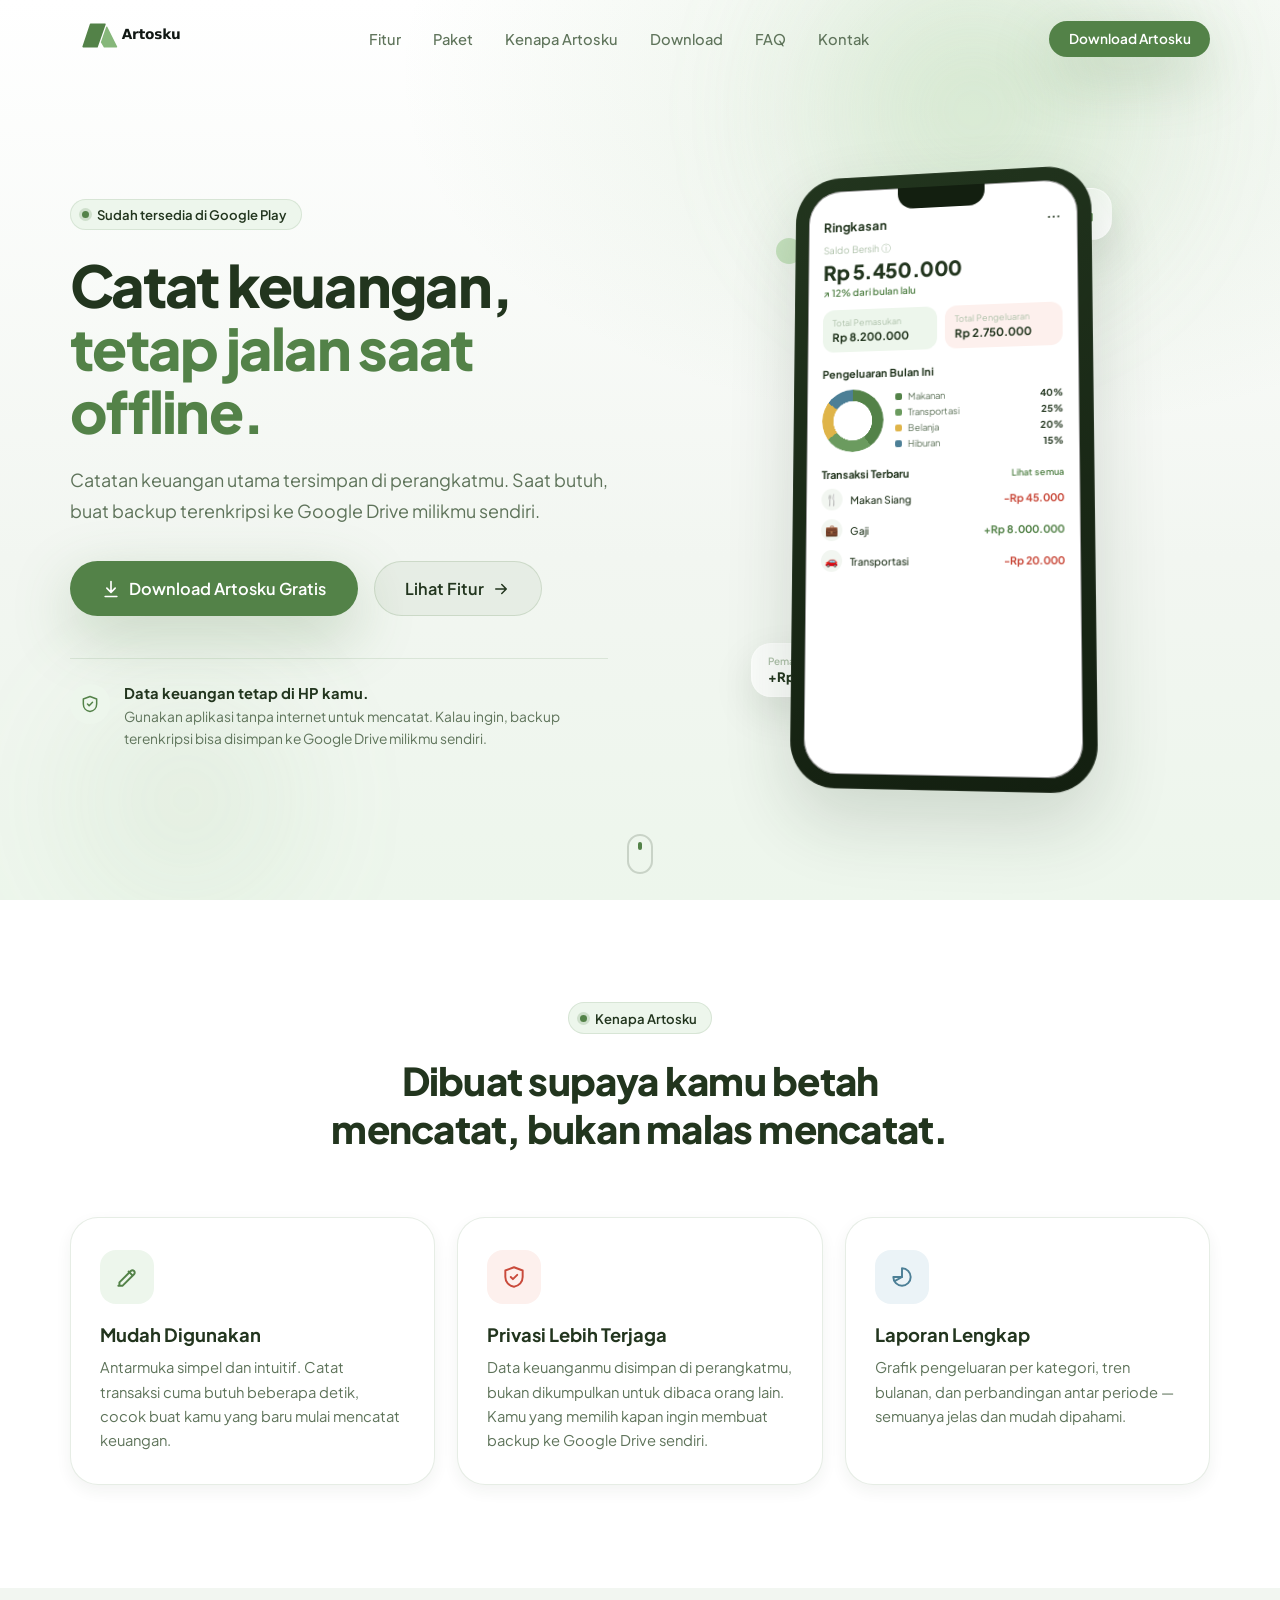
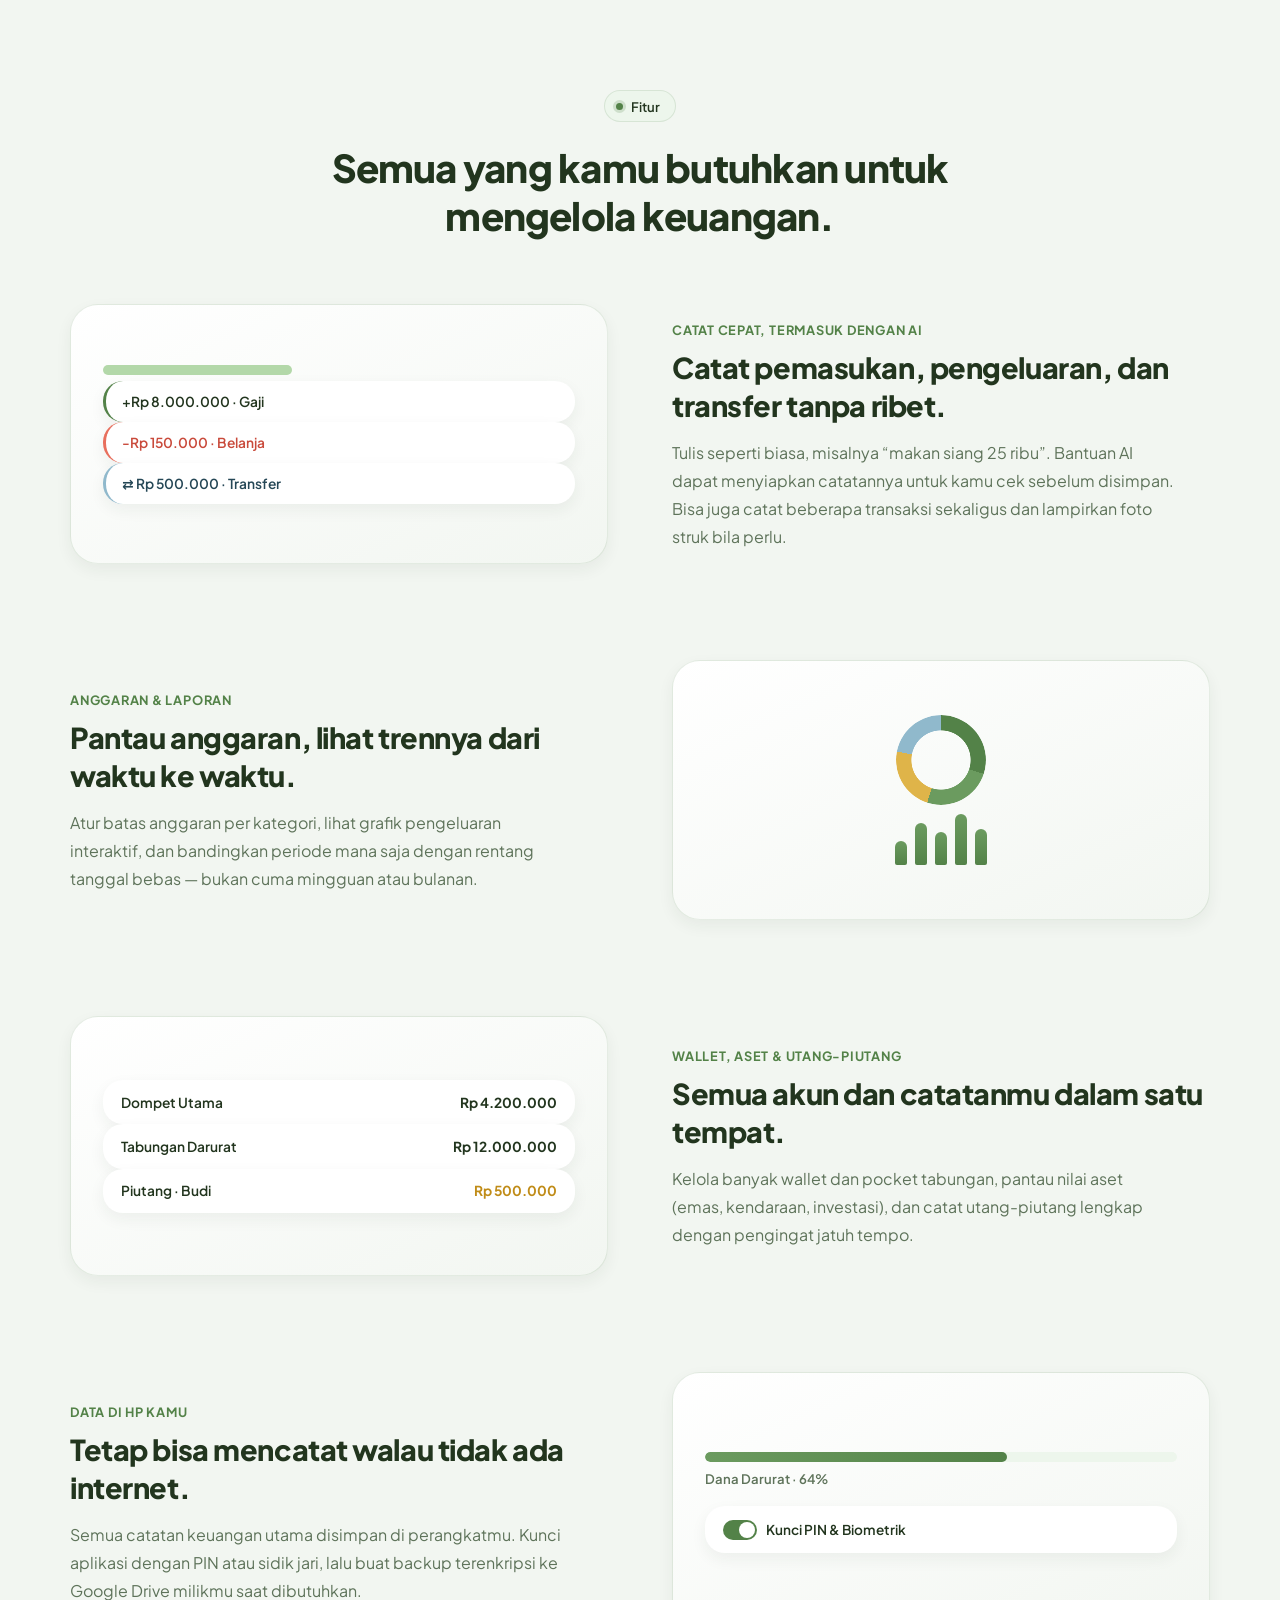
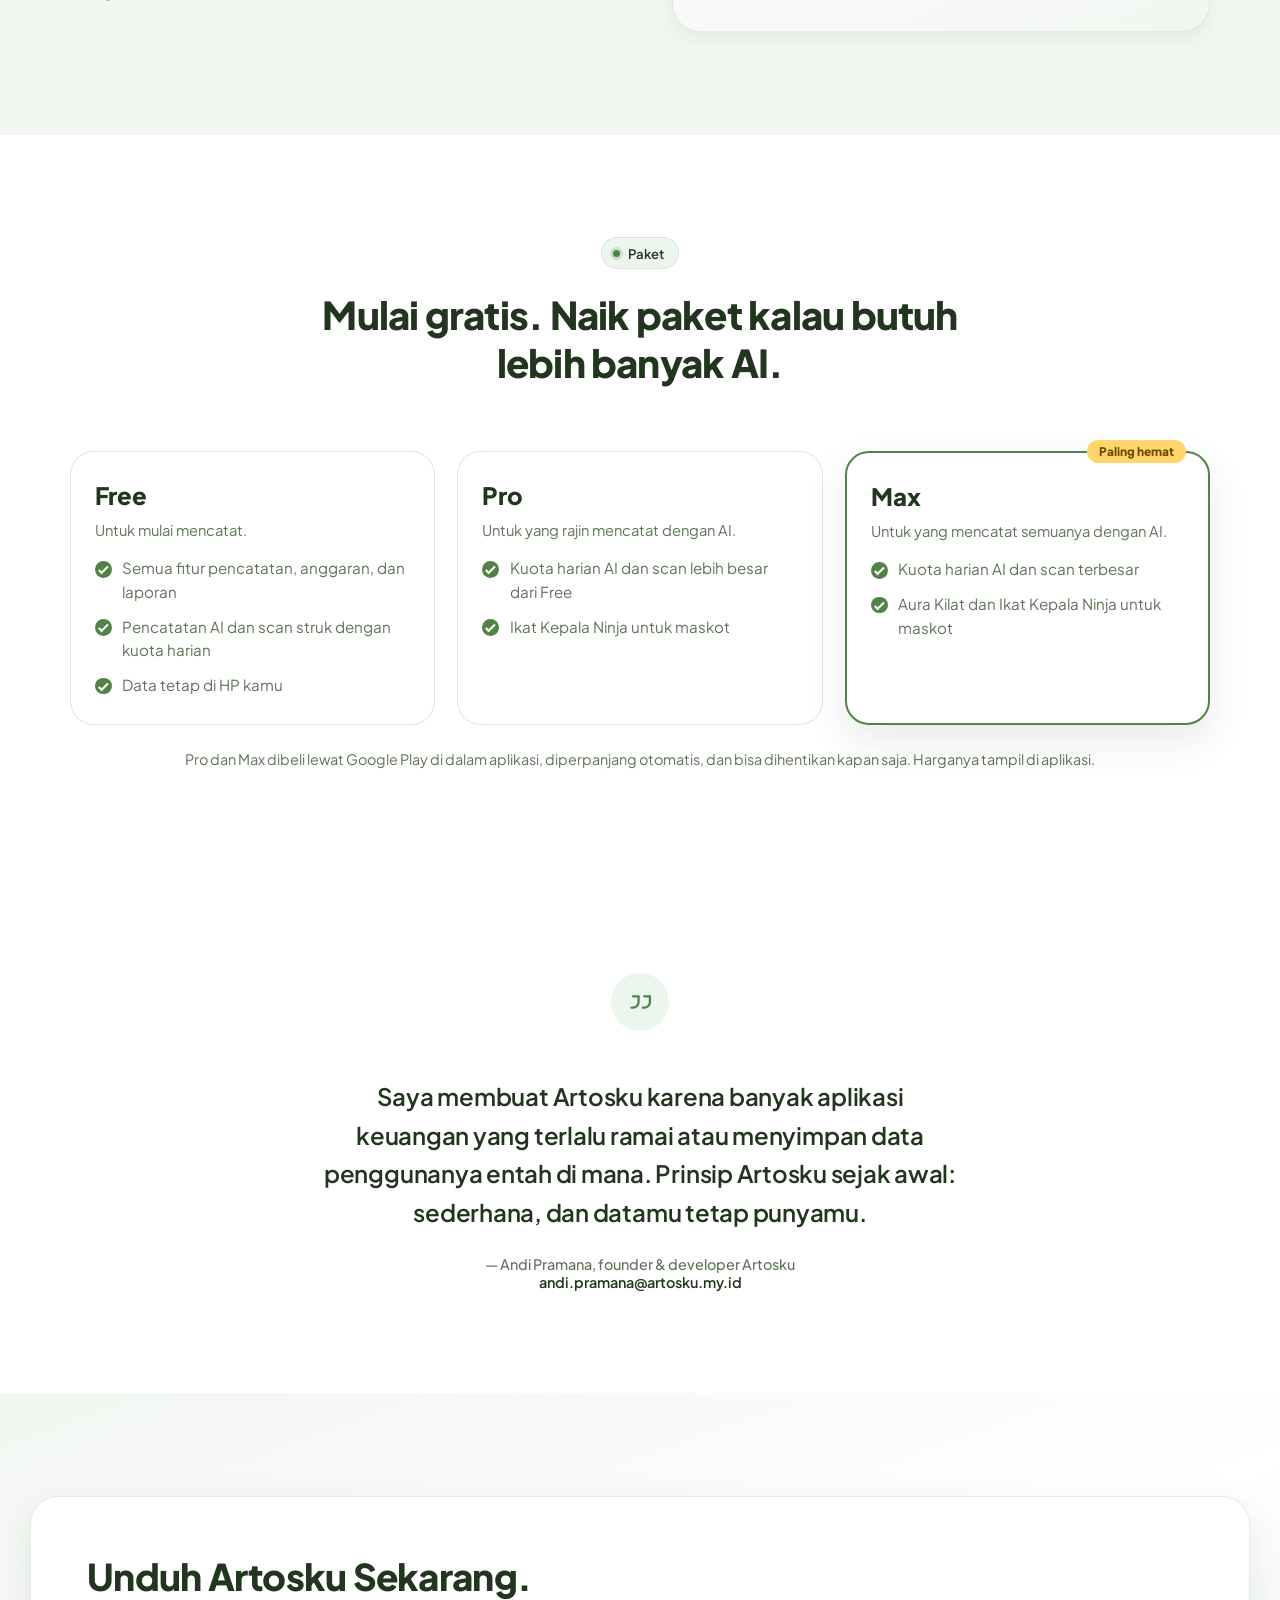
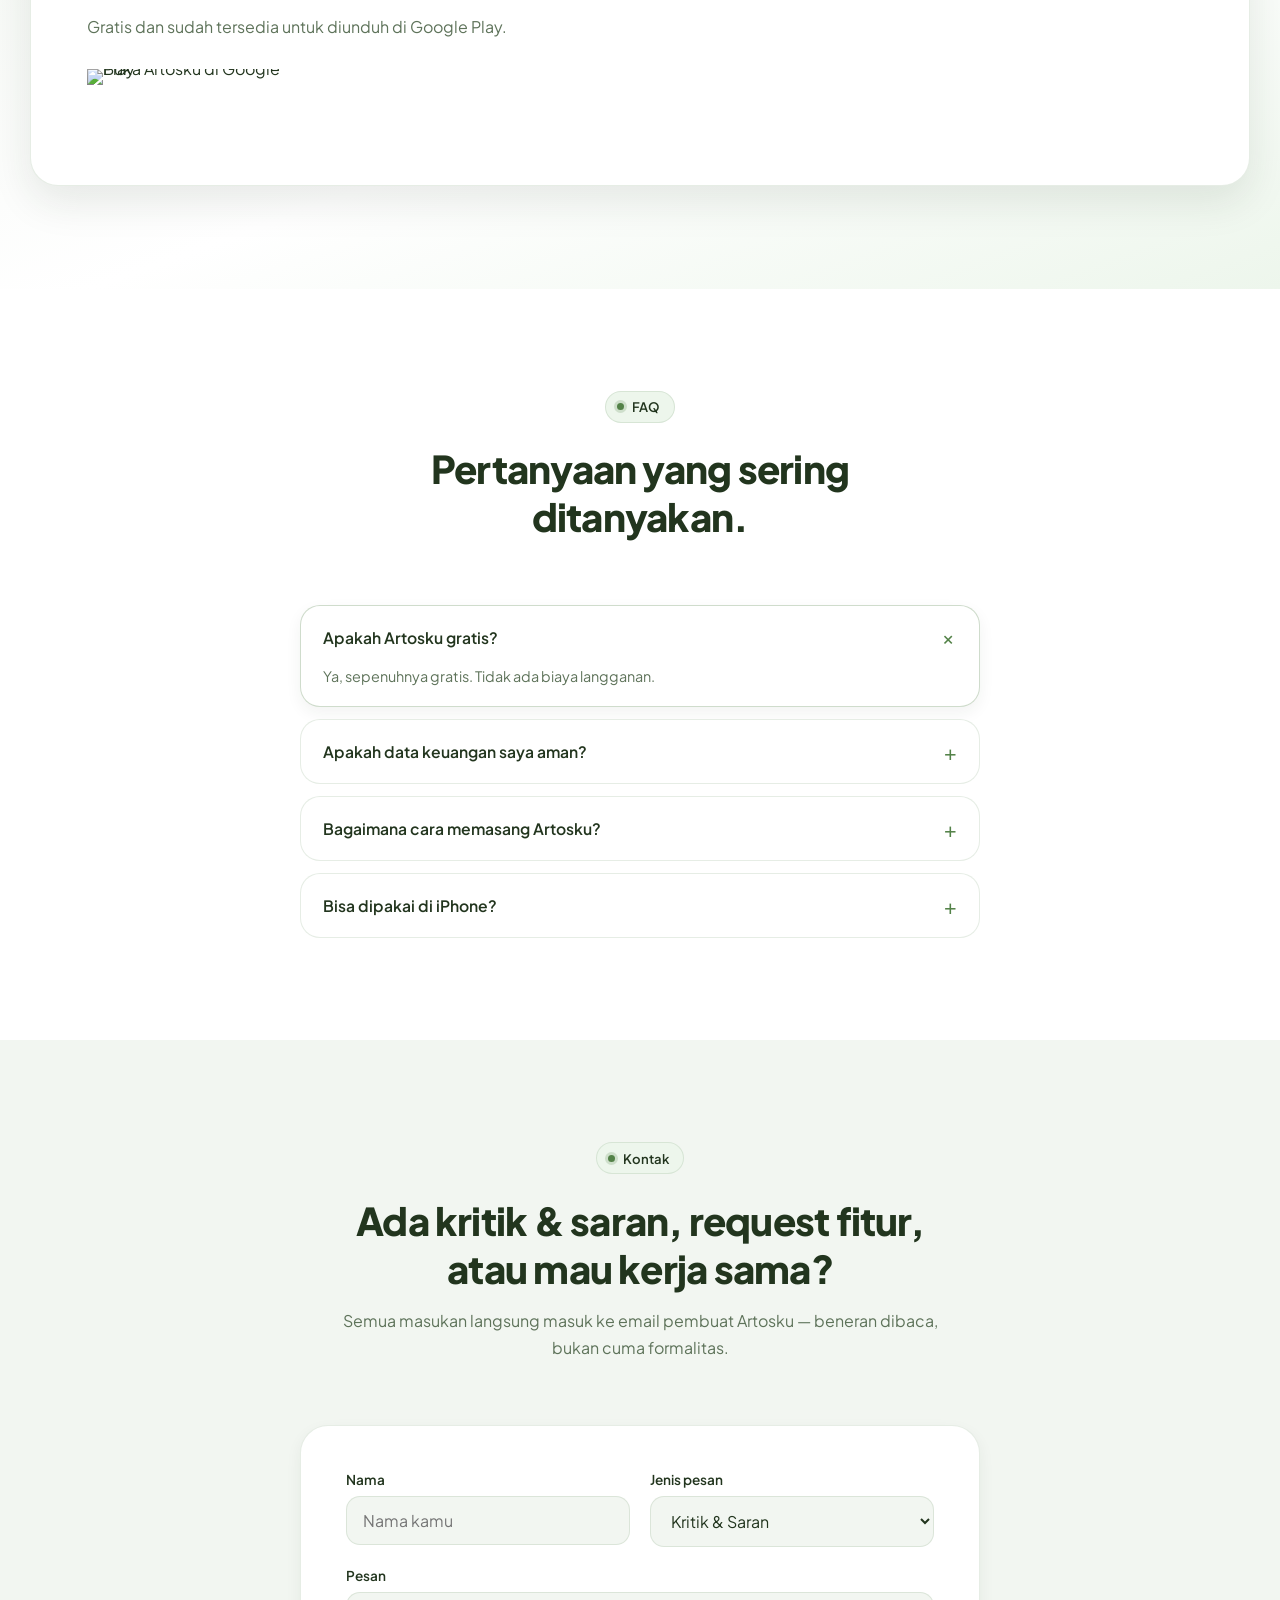
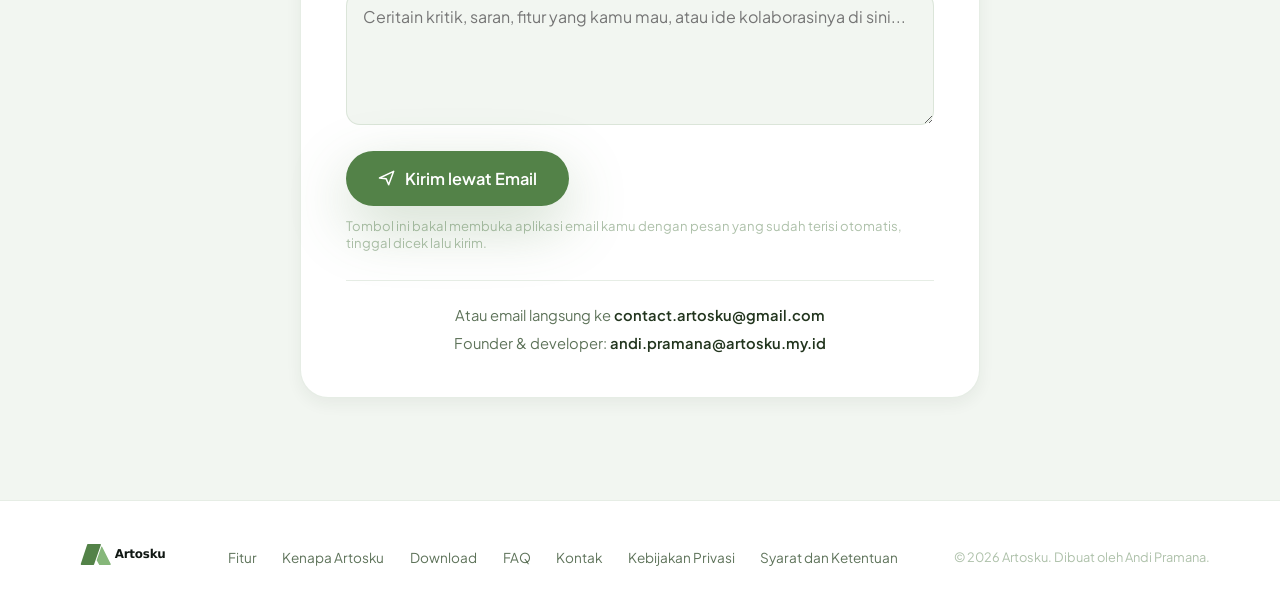
==== index.html @ 4b99e5ad "fix: the Paket section on the page no longer states any quota number or multiplier (they change), on" ====
<!doctype html>
<html lang="id">
<head>
<meta charset="UTF-8" />
<meta name="viewport" content="width=device-width, initial-scale=1, viewport-fit=cover" />
<title>Artosku — Catat Keuangan, Tetap Jalan Saat Offline</title>
<meta name="description" content="Artosku membantu mencatat keuangan dengan data utama tersimpan di perangkat. Unduh gratis sekarang di Google Play." />
<meta name="theme-color" content="#538248" />

<meta property="og:type" content="website" />
<meta property="og:title" content="Artosku — Catat Keuangan Lebih Mudah, Hidup Lebih Terarah" />
<meta property="og:description" content="Catat keuangan dengan mudah. Data disimpan di HP kamu, tetap privat, dan bisa dibackup ke Google Drive milikmu." />
<meta property="og:image" content="assets/artosku-app-icon.png" />
<meta name="twitter:card" content="summary_large_image" />
<meta name="twitter:title" content="Artosku — Catat Keuangan Lebih Mudah, Hidup Lebih Terarah" />
<meta name="twitter:description" content="Catat keuangan dengan mudah. Data disimpan di HP kamu, tetap privat, dan bisa dibackup ke Google Drive milikmu." />
<meta name="twitter:image" content="assets/artosku-app-icon.png" />

<link rel="icon" href="assets/artosku-app-icon.svg" type="image/svg+xml" />
<link rel="apple-touch-icon" href="assets/artosku-app-icon.png" />

<link rel="preconnect" href="https://fonts.googleapis.com" />
<link rel="preconnect" href="https://fonts.gstatic.com" crossorigin />
<link href="https://fonts.googleapis.com/css2?family=Plus+Jakarta+Sans:ital,wght@0,400;0,500;0,600;0,700;0,800;1,500&display=swap" rel="stylesheet" />

<link rel="stylesheet" href="css/styles.css" />

<script type="application/ld+json">
{
  "@context": "https://schema.org",
  "@type": "MobileApplication",
  "name": "Artosku",
  "operatingSystem": "ANDROID",
  "applicationCategory": "FinanceApplication",
  "description": "Aplikasi pencatatan keuangan pribadi — pemasukan, pengeluaran, anggaran, dan laporan.",
  "offers": { "@type": "Offer", "price": "0", "priceCurrency": "IDR" }
}
</script>
</head>
<body>

<a class="skip-link" href="#main">Langsung ke konten</a>

<div class="cursor-glow" aria-hidden="true"></div>

<header class="navbar" id="navbar">
  <div class="container navbar__inner">
    <a href="#top" class="brand">
      <img src="assets/artosku-logo.svg" alt="Artosku" width="118" height="49" class="brand__logo" />
    </a>

    <nav class="nav-links" aria-label="Navigasi utama">
      <a href="#fitur">Fitur</a>
      <a href="#paket">Paket</a>
      <a href="#kenapa">Kenapa Artosku</a>
      <a href="#unduh">Download</a>
      <a href="#faq">FAQ</a>
      <a href="#kontak">Kontak</a>
    </nav>

    <div class="navbar__actions">
      <a href="#unduh" class="btn btn--primary btn--sm">
        <span>Download Artosku</span>
      </a>
      <button class="menu-toggle" id="menuToggle" aria-label="Buka menu" aria-expanded="false" aria-controls="mobileMenu">
        <span></span><span></span><span></span>
      </button>
    </div>
  </div>
</header>

<div class="mobile-menu" id="mobileMenu">
  <nav aria-label="Navigasi mobile">
    <a href="#fitur">Fitur</a>
    <a href="#paket">Paket</a>
    <a href="#kenapa">Kenapa Artosku</a>
    <a href="#unduh">Download</a>
    <a href="#faq">FAQ</a>
    <a href="#kontak">Kontak</a>
    <a href="#unduh" class="btn btn--primary">Download Artosku</a>
  </nav>
</div>

<main id="main">

  <!-- ============ HERO ============ -->
  <section class="hero" id="top">
    <div class="hero__bg" aria-hidden="true">
      <div class="hero__sky"></div>
      <div class="hero__glow hero__glow--1"></div>
      <div class="hero__glow hero__glow--2"></div>
      <img class="parallax-layer" data-speed="0.06" src="assets/layer-4-back.png" alt="" />
      <img class="parallax-layer" data-speed="0.12" src="assets/layer-3.png" alt="" />
      <img class="parallax-layer" data-speed="0.20" src="assets/layer-2.png" alt="" />
      <img class="parallax-layer parallax-layer--front" data-speed="0.32" src="assets/layer-1-front.png" alt="" />
    </div>

    <div class="container hero__grid">
      <div class="hero__copy" data-reveal>
        <p class="eyebrow" data-reveal-child>
          <span class="eyebrow__dot"></span> Sudah tersedia di Google Play
        </p>
        <h1 class="hero__title" data-reveal-child>
          Catat keuangan,<br />
          <span class="text-accent">tetap jalan saat offline.</span>
        </h1>
        <p class="hero__desc" data-reveal-child>
          Catatan keuangan utama tersimpan di perangkatmu. Saat butuh, buat backup terenkripsi ke Google Drive milikmu sendiri.
        </p>

        <div class="hero__cta" data-reveal-child>
          <a href="#unduh" class="btn btn--primary btn--lg btn--shimmer">
            <svg class="icon" width="20" height="20" viewBox="0 0 24 24" fill="none"><path d="M12 3v13m0 0-5-5m5 5 5-5M5 21h14" stroke="currentColor" stroke-width="2" stroke-linecap="round" stroke-linejoin="round"/></svg>
            <span>Download Artosku Gratis</span>
          </a>
          <a href="#fitur" class="btn btn--ghost btn--lg">
            <span>Lihat Fitur</span>
            <svg class="icon icon--arrow" width="18" height="18" viewBox="0 0 24 24" fill="none"><path d="M5 12h14m0 0-6-6m6 6-6 6" stroke="currentColor" stroke-width="2" stroke-linecap="round" stroke-linejoin="round"/></svg>
          </a>
        </div>

        <div class="hero__trust" data-reveal-child>
          <div class="hero__trust-icon">
            <svg width="20" height="20" viewBox="0 0 24 24" fill="none"><path d="M12 3 4 6v6c0 4.6 3.2 8.3 8 9 4.8-.7 8-4.4 8-9V6l-8-3Z" stroke="currentColor" stroke-width="1.8" stroke-linejoin="round"/><path d="m9 12 2 2 4-4" stroke="currentColor" stroke-width="1.8" stroke-linecap="round" stroke-linejoin="round"/></svg>
          </div>
          <div>
            <strong>Data keuangan tetap di HP kamu.</strong>
            <span>Gunakan aplikasi tanpa internet untuk mencatat. Kalau ingin, backup terenkripsi bisa disimpan ke Google Drive milikmu sendiri.</span>
          </div>
        </div>
      </div>

      <div class="hero__visual" id="heroVisual" data-reveal>
        <div class="phone-stage" id="phoneStage">
          <div class="floating-card floating-card--chart" data-speed="0.45">
            <div class="floating-tilt">
              <svg width="22" height="22" viewBox="0 0 24 24" fill="none"><path d="M4 19V9m6 10V4m6 15v-7" stroke="currentColor" stroke-width="2.2" stroke-linecap="round"/></svg>
            </div>
          </div>
          <div class="floating-card floating-card--income" data-speed="0.4">
            <div class="floating-tilt">
              <span class="floating-card__label">Pemasukan</span>
              <span class="floating-card__value">+Rp 8.200.000</span>
            </div>
          </div>
          <div class="floating-dot floating-dot--1" data-speed="0.5"><div class="floating-tilt"></div></div>
          <div class="floating-dot floating-dot--2" data-speed="0.55"><div class="floating-tilt"></div></div>
          <div class="floating-spark" data-speed="0.5">
            <div class="floating-tilt">
              <svg width="18" height="18" viewBox="0 0 24 24" fill="currentColor"><path d="M12 2c.6 3.6 2.4 5.4 6 6-3.6.6-5.4 2.4-6 6-.6-3.6-2.4-5.4-6-6 3.6-.6 5.4-2.4 6-6Z"/></svg>
            </div>
          </div>

          <div class="phone" id="phoneMock">
            <div class="phone__notch"></div>
            <div class="phone__screen">
              <div class="mockscreen">
                <div class="mockscreen__top">
                  <span class="mockscreen__label">Ringkasan</span>
                  <svg width="16" height="16" viewBox="0 0 24 24" fill="none"><circle cx="5" cy="12" r="1.6" fill="currentColor"/><circle cx="12" cy="12" r="1.6" fill="currentColor"/><circle cx="19" cy="12" r="1.6" fill="currentColor"/></svg>
                </div>
                <p class="mockscreen__sublabel">Saldo Bersih <span>&#9432;</span></p>
                <p class="mockscreen__balance">Rp 5.450.000</p>
                <p class="mockscreen__trend">&#8599; 12% dari bulan lalu</p>

                <div class="mockscreen__chips">
                  <div class="chip chip--in">
                    <span>Total Pemasukan</span>
                    <strong>Rp 8.200.000</strong>
                  </div>
                  <div class="chip chip--out">
                    <span>Total Pengeluaran</span>
                    <strong>Rp 2.750.000</strong>
                  </div>
                </div>

                <p class="mockscreen__section-title">Pengeluaran Bulan Ini</p>
                <div class="mockscreen__donut-row">
                  <div class="donut" role="img" aria-label="Diagram pengeluaran per kategori"></div>
                  <ul class="donut-legend">
                    <li><i style="background:#538248"></i>Makanan <b>40%</b></li>
                    <li><i style="background:#6B9B5F"></i>Transportasi <b>25%</b></li>
                    <li><i style="background:#DFB449"></i>Belanja <b>20%</b></li>
                    <li><i style="background:#4C7F96"></i>Hiburan <b>15%</b></li>
                  </ul>
                </div>

                <div class="mockscreen__tx-head">
                  <span>Transaksi Terbaru</span>
                  <span class="mockscreen__link">Lihat semua</span>
                </div>
                <ul class="tx-list">
                  <li>
                    <span class="tx-icon">&#127860;</span>
                    <span class="tx-name">Makan Siang</span>
                    <span class="tx-amount tx-amount--out">-Rp 45.000</span>
                  </li>
                  <li>
                    <span class="tx-icon">&#128188;</span>
                    <span class="tx-name">Gaji</span>
                    <span class="tx-amount tx-amount--in">+Rp 8.000.000</span>
                  </li>
                  <li>
                    <span class="tx-icon">&#128663;</span>
                    <span class="tx-name">Transportasi</span>
                    <span class="tx-amount tx-amount--out">-Rp 20.000</span>
                  </li>
                </ul>
              </div>
            </div>
          </div>
        </div>
      </div>
    </div>

    <div class="scroll-cue" aria-hidden="true"><span></span></div>
  </section>

  <!-- ============ KENAPA ARTOSKU ============ -->
  <section class="section" id="kenapa">
    <div class="container">
      <div class="section__head" data-reveal>
        <p class="eyebrow eyebrow--center"><span class="eyebrow__dot"></span> Kenapa Artosku</p>
        <h2 class="section__title">Dibuat supaya kamu betah mencatat, bukan malas mencatat.</h2>
      </div>

      <div class="cards-3" data-reveal>
        <article class="feature-card" data-reveal-child>
          <div class="feature-card__icon feature-card__icon--a">
            <svg width="26" height="26" viewBox="0 0 24 24" fill="none"><path d="M4 20h4L18.5 9.5a2.1 2.1 0 0 0-3-3L5 17v3Z" stroke="currentColor" stroke-width="1.8" stroke-linejoin="round"/><path d="M13 6.5 17.5 11" stroke="currentColor" stroke-width="1.8"/></svg>
          </div>
          <h3>Mudah Digunakan</h3>
          <p>Antarmuka simpel dan intuitif. Catat transaksi cuma butuh beberapa detik, cocok buat kamu yang baru mulai mencatat keuangan.</p>
        </article>

        <article class="feature-card" data-reveal-child>
          <div class="feature-card__icon feature-card__icon--b">
            <svg width="26" height="26" viewBox="0 0 24 24" fill="none"><path d="M12 3 4 6v6c0 4.6 3.2 8.3 8 9 4.8-.7 8-4.4 8-9V6l-8-3Z" stroke="currentColor" stroke-width="1.8" stroke-linejoin="round"/><path d="m9 12 2 2 4-4" stroke="currentColor" stroke-width="1.8" stroke-linecap="round" stroke-linejoin="round"/></svg>
          </div>
          <h3>Privasi Lebih Terjaga</h3>
          <p>Data keuanganmu disimpan di perangkatmu, bukan dikumpulkan untuk dibaca orang lain. Kamu yang memilih kapan ingin membuat backup ke Google Drive sendiri.</p>
        </article>

        <article class="feature-card" data-reveal-child>
          <div class="feature-card__icon feature-card__icon--c">
            <svg width="26" height="26" viewBox="0 0 24 24" fill="none"><path d="M12 12V4a8 8 0 1 1-8 8h8Z" stroke="currentColor" stroke-width="1.8" stroke-linejoin="round"/><path d="M12 12 5.6 15.6" stroke="currentColor" stroke-width="1.8" stroke-linecap="round"/></svg>
          </div>
          <h3>Laporan Lengkap</h3>
          <p>Grafik pengeluaran per kategori, tren bulanan, dan perbandingan antar periode &mdash; semuanya jelas dan mudah dipahami.</p>
        </article>
      </div>
    </div>
  </section>

  <!-- ============ FEATURES ============ -->
  <section class="section section--soft" id="fitur">
    <div class="container">
      <div class="section__head" data-reveal>
        <p class="eyebrow eyebrow--center"><span class="eyebrow__dot"></span> Fitur</p>
        <h2 class="section__title">Semua yang kamu butuhkan untuk mengelola keuangan.</h2>
      </div>

      <div class="feature-rows">
        <div class="feature-row" data-reveal>
          <div class="feature-row__visual" data-reveal-child>
            <div class="mini-frame mini-frame--a">
              <div class="mini-line mini-line--head"></div>
              <div class="mini-pill mini-pill--income">+Rp 8.000.000 &middot; Gaji</div>
              <div class="mini-pill mini-pill--expense">-Rp 150.000 &middot; Belanja</div>
              <div class="mini-pill mini-pill--transfer">&#8644; Rp 500.000 &middot; Transfer</div>
            </div>
          </div>
          <div class="feature-row__copy" data-reveal-child>
            <span class="feature-row__index">Catat Cepat, Termasuk dengan AI</span>
            <h3>Catat pemasukan, pengeluaran, dan transfer tanpa ribet.</h3>
            <p>Tulis seperti biasa, misalnya “makan siang 25 ribu”. Bantuan AI dapat menyiapkan catatannya untuk kamu cek sebelum disimpan. Bisa juga catat beberapa transaksi sekaligus dan lampirkan foto struk bila perlu.</p>
          </div>
        </div>

        <div class="feature-row feature-row--reverse" data-reveal>
          <div class="feature-row__visual" data-reveal-child>
            <div class="mini-frame mini-frame--b">
              <div class="mini-donut"></div>
              <div class="mini-bars">
                <span style="--h:40%"></span><span style="--h:70%"></span><span style="--h:55%"></span><span style="--h:85%"></span><span style="--h:60%"></span>
              </div>
            </div>
          </div>
          <div class="feature-row__copy" data-reveal-child>
            <span class="feature-row__index">Anggaran &amp; Laporan</span>
            <h3>Pantau anggaran, lihat trennya dari waktu ke waktu.</h3>
            <p>Atur batas anggaran per kategori, lihat grafik pengeluaran interaktif, dan bandingkan periode mana saja dengan rentang tanggal bebas &mdash; bukan cuma mingguan atau bulanan.</p>
          </div>
        </div>

        <div class="feature-row" data-reveal>
          <div class="feature-row__visual" data-reveal-child>
            <div class="mini-frame mini-frame--c">
              <div class="mini-wallet">Dompet Utama <b>Rp 4.200.000</b></div>
              <div class="mini-wallet">Tabungan Darurat <b>Rp 12.000.000</b></div>
              <div class="mini-wallet mini-wallet--debt">Piutang &middot; Budi <b>Rp 500.000</b></div>
            </div>
          </div>
          <div class="feature-row__copy" data-reveal-child>
            <span class="feature-row__index">Wallet, Aset &amp; Utang-Piutang</span>
            <h3>Semua akun dan catatanmu dalam satu tempat.</h3>
            <p>Kelola banyak wallet dan pocket tabungan, pantau nilai aset (emas, kendaraan, investasi), dan catat utang-piutang lengkap dengan pengingat jatuh tempo.</p>
          </div>
        </div>

        <div class="feature-row feature-row--reverse" data-reveal>
          <div class="feature-row__visual" data-reveal-child>
            <div class="mini-frame mini-frame--d">
              <div class="mini-goal">
                <div class="mini-goal__bar"><span style="width:64%"></span></div>
                <span class="mini-goal__label">Dana Darurat &middot; 64%</span>
              </div>
              <div class="mini-toggle"><span></span> Kunci PIN &amp; Biometrik</div>
            </div>
          </div>
          <div class="feature-row__copy" data-reveal-child>
            <span class="feature-row__index">Data di HP Kamu</span>
            <h3>Tetap bisa mencatat walau tidak ada internet.</h3>
            <p>Semua catatan keuangan utama disimpan di perangkatmu. Kunci aplikasi dengan PIN atau sidik jari, lalu buat backup terenkripsi ke Google Drive milikmu saat dibutuhkan.</p>
          </div>
        </div>
      </div>
    </div>
  </section>

  <!-- ============ PAKET ============ -->
  <section class="section" id="paket">
    <div class="container">
      <div class="section__head" data-reveal>
        <p class="eyebrow eyebrow--center"><span class="eyebrow__dot"></span> Paket</p>
        <h2 class="section__title">Mulai gratis. Naik paket kalau butuh lebih banyak AI.</h2>
      </div>

      <div class="cards-3 plans" data-reveal>
        <div class="plan-card" data-reveal-child>
          <h3>Free</h3>
          <p class="plan-card__note">Untuk mulai mencatat.</p>
          <ul>
            <li>Semua fitur pencatatan, anggaran, dan laporan</li>
            <li>Pencatatan AI dan scan struk dengan kuota harian</li>
            <li>Data tetap di HP kamu</li>
          </ul>
        </div>

        <div class="plan-card" data-reveal-child>
          <h3>Pro</h3>
          <p class="plan-card__note">Untuk yang rajin mencatat dengan AI.</p>
          <ul>
            <li>Kuota harian AI dan scan lebih besar dari Free</li>
            <li>Ikat Kepala Ninja untuk maskot</li>
          </ul>
        </div>

        <div class="plan-card plan-card--best" data-reveal-child>
          <span class="plan-card__badge">Paling hemat</span>
          <h3>Max</h3>
          <p class="plan-card__note">Untuk yang mencatat semuanya dengan AI.</p>
          <ul>
            <li>Kuota harian AI dan scan terbesar</li>
            <li>Aura Kilat dan Ikat Kepala Ninja untuk maskot</li>
          </ul>
        </div>
      </div>

      <p class="plans__foot" data-reveal>Pro dan Max dibeli lewat Google Play di dalam aplikasi, diperpanjang otomatis, dan bisa dihentikan kapan saja. Harganya tampil di aplikasi.</p>
    </div>
  </section>

  <!-- ============ FOUNDER NOTE ============ -->
  <section class="section" id="cerita">
    <div class="container">
      <div class="founder-note" data-reveal>
        <div class="founder-note__mark" data-reveal-child>
          <svg width="34" height="34" viewBox="0 0 24 24" fill="none"><path d="M7 8h4v4c0 2.2-1.8 4-4 4H6" stroke="currentColor" stroke-width="1.6" stroke-linecap="round" stroke-linejoin="round"/><path d="M15 8h4v4c0 2.2-1.8 4-4 4h-1" stroke="currentColor" stroke-width="1.6" stroke-linecap="round" stroke-linejoin="round"/></svg>
        </div>
        <blockquote data-reveal-child>
          Saya membuat Artosku karena banyak aplikasi keuangan yang terlalu ramai atau
          menyimpan data penggunanya entah di mana. Prinsip Artosku sejak awal: sederhana,
          dan datamu tetap punyamu.
        </blockquote>
        <p class="founder-note__by" data-reveal-child>&mdash; Andi Pramana, founder &amp; developer Artosku<br /><a href="mailto:andi.pramana@artosku.my.id">andi.pramana@artosku.my.id</a></p>
      </div>
    </div>
  </section>

  <!-- ============ DOWNLOAD ============ -->
  <section class="section download" id="unduh">
    <div class="download__bg" aria-hidden="true"></div>
    <div class="container download__inner" data-reveal>
      <div class="download__copy" data-reveal-child>
        <h2>Unduh Artosku Sekarang.</h2>
        <p>Gratis dan sudah tersedia untuk diunduh di Google Play.</p>

        <div class="download__actions">
          <a href="https://play.google.com/store/apps/details?id=com.artosku" target="_blank" rel="noopener" class="download__badge">
            <img src="assets/google-play-badge.svg" alt="Buka Artosku di Google Play" width="200" height="60" />
          </a>
        </div>
      </div>
      </div>
    </div>
  </section>

  <!-- ============ FAQ ============ -->
  <section class="section" id="faq">
    <div class="container container--narrow">
      <div class="section__head" data-reveal>
        <p class="eyebrow eyebrow--center"><span class="eyebrow__dot"></span> FAQ</p>
        <h2 class="section__title">Pertanyaan yang sering ditanyakan.</h2>
      </div>

      <div class="faq-list" data-reveal>
        <details class="faq-item" data-reveal-child open>
          <summary>Apakah Artosku gratis?</summary>
          <div class="faq-item__body">Ya, sepenuhnya gratis. Tidak ada biaya langganan.</div>
        </details>
        <details class="faq-item" data-reveal-child>
          <summary>Apakah data keuangan saya aman?</summary>
          <div class="faq-item__body">Data keuangan utama disimpan di HP kamu. Kamu bisa mengunci aplikasi dengan PIN atau sidik jari, dan membuat backup terenkripsi ke Google Drive milikmu sendiri.</div>
        </details>
        <details class="faq-item" data-reveal-child>
          <summary>Bagaimana cara memasang Artosku?</summary>
          <div class="faq-item__body">Artosku sudah tersedia langsung di Google Play. Cukup buka tautan unduh di halaman ini atau cari "Artosku" di Google Play, lalu pasang seperti aplikasi lainnya.</div>
        </details>
        <details class="faq-item" data-reveal-child>
          <summary>Bisa dipakai di iPhone?</summary>
          <div class="faq-item__body">Untuk saat ini Artosku baru tersedia untuk Android. Dukungan iOS masih dalam pertimbangan.</div>
        </details>
      </div>
    </div>
  </section>

  <!-- ============ KONTAK ============ -->
  <section class="section section--soft" id="kontak">
    <div class="container container--narrow">
      <div class="section__head" data-reveal>
        <p class="eyebrow eyebrow--center"><span class="eyebrow__dot"></span> Kontak</p>
        <h2 class="section__title">Ada kritik &amp; saran, request fitur, atau mau kerja sama?</h2>
        <p class="section__desc">Semua masukan langsung masuk ke email pembuat Artosku &mdash; beneran dibaca, bukan cuma formalitas.</p>
      </div>

      <div class="contact-card" data-reveal>
        <form class="contact-form" id="contactForm">
          <div class="contact-form__row" data-reveal-child>
            <div class="form-field">
              <label for="contactName">Nama</label>
              <input type="text" id="contactName" name="name" autocomplete="name" placeholder="Nama kamu" required />
            </div>
            <div class="form-field">
              <label for="contactType">Jenis pesan</label>
              <select id="contactType" name="type" required>
                <option value="Kritik &amp; Saran">Kritik &amp; Saran</option>
                <option value="Request Fitur">Request Fitur</option>
                <option value="Kerja Sama / Kolaborasi">Kerja Sama / Kolaborasi</option>
                <option value="Lainnya">Lainnya</option>
              </select>
            </div>
          </div>

          <div class="form-field" data-reveal-child>
            <label for="contactMessage">Pesan</label>
            <textarea id="contactMessage" name="message" rows="5" placeholder="Ceritain kritik, saran, fitur yang kamu mau, atau ide kolaborasinya di sini..." required></textarea>
          </div>

          <div class="contact-form__actions" data-reveal-child>
            <button type="submit" class="btn btn--primary btn--lg btn--shimmer">
              <svg class="icon" width="20" height="20" viewBox="0 0 24 24" fill="none"><path d="M3 12 20 4l-6 16-3-7-8-1Z" stroke="currentColor" stroke-width="1.8" stroke-linejoin="round"/></svg>
              <span>Kirim lewat Email</span>
            </button>
            <p class="contact-form__note">Tombol ini bakal membuka aplikasi email kamu dengan pesan yang sudah terisi otomatis, tinggal dicek lalu kirim.</p>
          </div>
        </form>

        <p class="contact-fallback" data-reveal-child>
          Atau email langsung ke
          <a href="mailto:contact.artosku@gmail.com">contact.artosku@gmail.com</a>
        </p>
        <p class="contact-fallback contact-fallback--founder" data-reveal-child>
          Founder &amp; developer:
          <a href="mailto:andi.pramana@artosku.my.id">andi.pramana@artosku.my.id</a>
        </p>
      </div>
    </div>
  </section>

</main>

<footer class="footer">
  <div class="container footer__inner">
    <a href="#top" class="brand brand--footer">
      <img src="assets/artosku-logo.svg" alt="Artosku" width="102" height="42" class="brand__logo" />
    </a>
    <nav class="footer__links" aria-label="Navigasi footer">
      <a href="#fitur">Fitur</a>
      <a href="#kenapa">Kenapa Artosku</a>
      <a href="#unduh">Download</a>
      <a href="#faq">FAQ</a>
      <a href="#kontak">Kontak</a>
      <a href="privacy.html">Kebijakan Privasi</a>
      <a href="terms.html">Syarat dan Ketentuan</a>
    </nav>
    <p class="footer__copy">&copy; <span id="year"></span> Artosku. Dibuat oleh Andi Pramana.</p>
  </div>
</footer>

<script src="js/main.js"></script>
</body>
</html>
---- css/styles.css ----
/* ==========================================================================
   Artosku landing page — design tokens
   ========================================================================== */

:root {
  --primary: #538248;
  --primary-dark: #22351E;
  --primary-light: #86B77A;
  --secondary: #6B9B5F;
  --accent: #B3D8A9;
  --accent-soft: #EDF6EC;
  --action: #E86F5D;
  --action-dark: #C94A3B;
  --chart-blue: #4C7F96;
  --chart-gold: #DFB449;

  --bg: #FFFFFF;
  --bg-soft: #F2F6F1;
  --card-bg: rgba(255, 255, 255, 0.72);
  --card-border: rgba(83, 130, 72, 0.14);

  --ink: #22351E;
  --ink-soft: #5E735A;
  --ink-faint: #AEC1AA;

  --shadow-sm: 0 6px 16px rgba(34, 53, 30, 0.06);
  --shadow-md: 0 16px 40px rgba(34, 53, 30, 0.10);
  --shadow-lg: 0 30px 70px rgba(34, 53, 30, 0.16);
  --shadow-glow: 0 20px 60px rgba(83, 130, 72, 0.28);

  --radius-sm: 14px;
  --radius-md: 20px;
  --radius-lg: 28px;
  --radius-pill: 999px;

  --ease-out-expo: cubic-bezier(0.16, 1, 0.3, 1);
  --ease-soft: cubic-bezier(0.22, 1, 0.36, 1);

  --container-w: 1220px;
  --font-display: "Plus Jakarta Sans", ui-sans-serif, system-ui, sans-serif;
}

/* ==========================================================================
   Reset / base
   ========================================================================== */

*, *::before, *::after { box-sizing: border-box; }
/* scroll-behavior: smooth is intentionally NOT set globally here — in
   Chrome/Edge on Windows it also applies to native mouse-wheel scrolling,
   turning every discrete wheel tick into its own eased animation, which
   reads as stepped/jittery scrolling while just reading the page. Smooth
   scrolling for in-page anchor links is instead done via
   Element.scrollIntoView({ behavior: "smooth" }) in js/main.js, which only
   fires on anchor clicks and leaves native wheel/trackpad scrolling alone. */
html { overflow-x: hidden; }
@media (prefers-reduced-motion: reduce) {
  html { scroll-behavior: auto; }
  * { animation-duration: 0.001ms !important; animation-iteration-count: 1 !important; transition-duration: 0.001ms !important; scroll-behavior: auto !important; }
}

body {
  margin: 0;
  font-family: var(--font-display);
  color: var(--ink);
  background: var(--bg);
  -webkit-font-smoothing: antialiased;
  text-rendering: optimizeLegibility;
  overflow-x: hidden;
  width: 100%;
}

img { max-width: 100%; display: block; }
a { color: inherit; text-decoration: none; }
ul { list-style: none; margin: 0; padding: 0; }
h1, h2, h3, p { margin: 0; }
button { font: inherit; cursor: pointer; }
svg { display: block; }

.skip-link {
  position: absolute;
  left: -999px;
  top: 0;
  background: var(--primary);
  color: #fff;
  padding: 0.75rem 1.25rem;
  border-radius: 0 0 var(--radius-sm) 0;
  z-index: 1000;
}
.skip-link:focus { left: 0; }

:focus-visible {
  outline: 2px solid var(--primary);
  outline-offset: 3px;
  border-radius: 6px;
}

.container {
  max-width: var(--container-w);
  margin-inline: auto;
  padding-inline: clamp(1.25rem, 4vw, 2.5rem);
}
.container--narrow { max-width: 760px; }

.text-accent { color: var(--primary); }

/* cursor glow (desktop only, decorative) */
.cursor-glow {
  position: fixed;
  inset: 0;
  pointer-events: none;
  z-index: 2;
  background: radial-gradient(420px circle at var(--mx, 50%) var(--my, 30%), rgba(83, 130, 72, 0.07), transparent 70%);
  opacity: 0;
  transition: opacity 0.4s ease;
}
@media (hover: hover) and (pointer: fine) {
  .cursor-glow.is-active { opacity: 1; }
}

/* ==========================================================================
   Buttons
   ========================================================================== */

.btn {
  --btn-y: 0px;
  position: relative;
  display: inline-flex;
  align-items: center;
  justify-content: center;
  gap: 0.5rem;
  font-weight: 600;
  font-size: 0.95rem;
  padding: 0.85rem 1.5rem;
  border-radius: var(--radius-pill);
  border: 1px solid transparent;
  transform: translateY(var(--btn-y));
  transition: transform 0.35s var(--ease-out-expo), box-shadow 0.35s var(--ease-out-expo), background 0.25s ease, border-color 0.25s ease;
  white-space: nowrap;
}
.btn .icon { transition: transform 0.3s var(--ease-out-expo); }
.btn:hover { --btn-y: -3px; }
.btn:active { --btn-y: -1px; }

.btn--primary {
  background: var(--primary);
  color: #fff;
  box-shadow: var(--shadow-glow);
}
.btn--primary:hover { box-shadow: 0 26px 60px rgba(83, 130, 72, 0.38); }

.btn--shimmer { position: relative; overflow: hidden; }
.btn--shimmer::after {
  content: "";
  position: absolute;
  inset: 0;
  background: linear-gradient(115deg, transparent 20%, rgba(255, 255, 255, 0.35) 40%, transparent 60%);
  transform: translateX(-120%);
  transition: transform 0.9s var(--ease-out-expo);
}
.btn--shimmer:hover::after { transform: translateX(120%); }

.btn--ghost {
  background: rgba(83, 130, 72, 0.07);
  color: var(--primary-dark);
  border-color: rgba(83, 130, 72, 0.18);
}
.btn--ghost:hover { background: rgba(83, 130, 72, 0.13); }
.btn--ghost:hover .icon--arrow { transform: translateX(4px); }

.btn--lg { padding: 1rem 1.9rem; font-size: 1.02rem; }
.btn--sm { padding: 0.55rem 1.15rem; font-size: 0.85rem; }

/* ==========================================================================
   Navbar
   ========================================================================== */

.navbar {
  position: fixed;
  top: 0; left: 0; right: 0;
  z-index: 100;
  padding-block: 1.25rem;
  transition: padding 0.4s var(--ease-soft), background 0.4s var(--ease-soft), box-shadow 0.4s var(--ease-soft), backdrop-filter 0.4s ease;
}
.navbar.is-scrolled {
  padding-block: 0.7rem;
  background: rgba(255, 255, 255, 0.72);
  backdrop-filter: blur(16px) saturate(160%);
  -webkit-backdrop-filter: blur(16px) saturate(160%);
  box-shadow: 0 8px 30px rgba(34, 53, 30, 0.08);
}

.navbar__inner {
  display: flex;
  align-items: center;
  justify-content: space-between;
  gap: 1.5rem;
}

.brand { display: inline-flex; align-items: center; }
.brand__logo { width: 118px; height: auto; }

.nav-links { display: flex; align-items: center; gap: 2rem; }
.nav-links a {
  font-size: 0.92rem;
  font-weight: 500;
  color: var(--ink-soft);
  position: relative;
  padding-block: 4px;
  transition: color 0.25s ease;
}
.nav-links a::after {
  content: "";
  position: absolute;
  left: 0; right: 100%;
  bottom: 0;
  height: 2px;
  background: var(--primary);
  border-radius: 2px;
  transition: right 0.3s var(--ease-out-expo);
}
.nav-links a:hover { color: var(--ink); }
.nav-links a:hover::after { right: 0; }

.navbar__actions { display: flex; align-items: center; gap: 1rem; }
.navbar__actions .btn--primary { display: none; }
@media (min-width: 860px) { .navbar__actions .btn--primary { display: inline-flex; } }

.menu-toggle {
  display: flex;
  flex-direction: column;
  gap: 5px;
  background: none;
  border: none;
  padding: 8px;
}
.menu-toggle span {
  width: 22px; height: 2px;
  background: var(--ink);
  border-radius: 2px;
  transition: transform 0.35s var(--ease-out-expo), opacity 0.25s ease;
}
.menu-toggle[aria-expanded="true"] span:nth-child(1) { transform: translateY(7px) rotate(45deg); }
.menu-toggle[aria-expanded="true"] span:nth-child(2) { opacity: 0; }
.menu-toggle[aria-expanded="true"] span:nth-child(3) { transform: translateY(-7px) rotate(-45deg); }
@media (min-width: 860px) { .menu-toggle { display: none; } }

@media (max-width: 859px) {
  .nav-links { display: none; }
}

.mobile-menu {
  position: fixed;
  inset: 0;
  z-index: 99;
  background: linear-gradient(160deg, #ffffff 0%, var(--bg-soft) 100%);
  display: flex;
  align-items: center;
  justify-content: center;
  opacity: 0;
  visibility: hidden;
  transform: translateY(-8px);
  transition: opacity 0.4s var(--ease-soft), transform 0.4s var(--ease-soft), visibility 0.4s;
}
.mobile-menu.is-open { opacity: 1; visibility: visible; transform: translateY(0); }
.mobile-menu nav { display: flex; flex-direction: column; align-items: center; gap: 1.6rem; }
.mobile-menu a { font-size: 1.6rem; font-weight: 700; color: var(--ink); }
.mobile-menu .btn { margin-top: 1rem; }

/* ==========================================================================
   Hero
   ========================================================================== */

.hero {
  position: relative;
  /* Fits the whole hero (text + phone) into one viewport at load, desktop
     and mobile alike, instead of running past the fold — flex column's
     default cross-axis stretch keeps .hero__grid full-width while
     justify-content centers it vertically within the 100dvh box. Only
     .hero__bg and .scroll-cue are position:absolute, so .hero__grid is
     the sole flex item here. */
  min-height: 100dvh;
  display: flex;
  flex-direction: column;
  justify-content: center;
  padding-top: clamp(4.5rem, 9vw, 6rem);
  padding-bottom: clamp(2rem, 4vw, 3rem);
  overflow: hidden;
  isolation: isolate;
}

.hero__bg { position: absolute; inset: 0; z-index: -1; overflow: hidden; }
.hero__sky {
  position: absolute; inset: 0;
  background:
    radial-gradient(1000px 600px at 78% 8%, rgba(134, 183, 122, 0.18), transparent 60%),
    linear-gradient(180deg, #ffffff 0%, var(--bg-soft) 62%, #EDF6EC 100%);
}
.hero__glow {
  position: absolute;
  border-radius: 50%;
  filter: blur(60px);
  opacity: 0.55;
}
.hero__glow--1 { width: 460px; height: 460px; top: -120px; right: 6%; background: radial-gradient(circle, rgba(179, 216, 169, 0.78), transparent 70%); animation: drift-a 14s ease-in-out infinite; will-change: transform; }
.hero__glow--2 { width: 320px; height: 320px; bottom: -60px; left: 2%; background: radial-gradient(circle, rgba(134, 183, 122, 0.28), transparent 70%); animation: drift-b 18s ease-in-out infinite; will-change: transform; }

@keyframes drift-a { 0%,100% { transform: translate(0,0); } 50% { transform: translate(-24px, 26px); } }
@keyframes drift-b { 0%,100% { transform: translate(0,0); } 50% { transform: translate(20px, -18px); } }

.parallax-layer {
  position: absolute;
  left: 0; right: 0;
  bottom: 0;
  width: 100%;
  will-change: transform;
}
.parallax-layer--front { z-index: 2; }

.hero__grid {
  position: relative;
  z-index: 1;
  display: grid;
  grid-template-columns: minmax(0, 1fr);
  gap: clamp(2.5rem, 6vw, 4rem);
  align-items: center;
}
@media (min-width: 980px) {
  .hero__grid { grid-template-columns: minmax(0, 1fr) minmax(0, 1fr); }
  /* .phone-stage's own max-width:360px (≈730px tall at its 340/690 aspect
     ratio) was the actual cause of desktop overflow, not .hero's own
     height — min-height/flex-centering can't shrink content that's
     already taller than the viewport. Scaling the cap off viewport
     HEIGHT (not just width) keeps the phone (and so the whole hero)
     fitting one screen on both short laptop windows and tall monitors. */
  .hero__visual .phone-stage { max-width: clamp(220px, 34vh, 320px); }
}

.hero__copy, .hero__visual { min-width: 0; }

.eyebrow {
  display: inline-flex;
  align-items: center;
  gap: 0.5rem;
  font-size: 0.82rem;
  font-weight: 600;
  color: var(--primary-dark);
  background: var(--accent-soft);
  border: 1px solid var(--card-border);
  padding: 0.4rem 0.9rem 0.4rem 0.7rem;
  border-radius: var(--radius-pill);
  margin-bottom: 1.4rem;
}
.eyebrow__dot {
  width: 7px; height: 7px;
  border-radius: 50%;
  background: var(--primary);
  box-shadow: 0 0 0 3px rgba(83, 130, 72, 0.20);
  animation: pulse-dot 2.2s ease-in-out infinite;
}
@keyframes pulse-dot { 0%,100% { box-shadow: 0 0 0 3px rgba(83, 130, 72, 0.20); } 50% { box-shadow: 0 0 0 6px rgba(83, 130, 72, 0.09); } }
.eyebrow--center { justify-content: center; }

.hero__title {
  font-size: clamp(2.3rem, 5.2vw, 3.6rem);
  font-weight: 800;
  line-height: 1.1;
  letter-spacing: -0.03em;
  color: var(--ink);
}

.hero__desc {
  margin-top: 1.4rem;
  font-size: clamp(1rem, 1.4vw, 1.15rem);
  line-height: 1.7;
  color: var(--ink-soft);
  max-width: 42ch;
}

.hero__cta { display: flex; flex-wrap: wrap; gap: 1rem; margin-top: 2.2rem; }

.hero__trust {
  display: flex;
  align-items: flex-start;
  gap: 0.85rem;
  margin-top: 2.6rem;
  padding-top: 1.6rem;
  border-top: 1px solid var(--card-border);
  max-width: 34rem;
}
.hero__trust-icon {
  flex-shrink: 0;
  width: 40px; height: 40px;
  border-radius: 50%;
  display: grid; place-items: center;
  background: var(--accent-soft);
  color: var(--primary);
}
.hero__trust strong { display: block; font-size: 0.92rem; color: var(--ink); margin-bottom: 0.15rem; }
.hero__trust span { font-size: 0.86rem; color: var(--ink-soft); line-height: 1.55; }

/* ---- hero visual / phone stage ---- */

.hero__visual { position: relative; }
.phone-stage {
  position: relative;
  perspective: 1400px;
  max-width: 360px;
  margin-inline: auto;
}

.phone {
  position: relative;
  width: 100%;
  aspect-ratio: 340 / 690;
  background: linear-gradient(160deg, #22351E, #131F10);
  border-radius: 46px;
  padding: 14px;
  box-shadow: var(--shadow-lg), 0 0 0 1px rgba(255,255,255,0.06) inset;
  transform: rotateX(var(--rx, 6deg)) rotateY(var(--ry, -10deg)) scale(var(--ps, 1));
  transition: transform 0.5s var(--ease-out-expo);
  animation: float-phone 8s ease-in-out infinite;
  will-change: transform;
}
/* float-phone previously animated `margin-top`, which forces a layout
   reflow on every frame for as long as the hero is in view — a much
   costlier, jitter-prone way to move an element than animating `transform`,
   which the compositor can handle without touching layout. It's rewritten
   here as a translateY on `transform`, folded into the same keyframe value
   as the existing rotateX/rotateY/scale (read live from --rx/--ry/--ps) so
   the idle float and the JS mouse-tilt keep cooperating on one transform
   instead of one overwriting the other. */
@keyframes float-phone {
  0%, 100% { transform: rotateX(var(--rx, 6deg)) rotateY(var(--ry, -10deg)) scale(var(--ps, 1)) translateY(0); }
  50% { transform: rotateX(var(--rx, 6deg)) rotateY(var(--ry, -10deg)) scale(var(--ps, 1)) translateY(-14px); }
}

.phone__notch {
  position: absolute;
  top: 14px; left: 50%;
  transform: translateX(-50%);
  width: 90px; height: 22px;
  background: #131F10;
  border-radius: 0 0 16px 16px;
  z-index: 2;
}
.phone__screen {
  position: relative;
  width: 100%; height: 100%;
  background: #fff;
  border-radius: 34px;
  overflow: hidden;
  box-shadow: 0 0 0 1px rgba(0,0,0,0.4) inset;
}

.mockscreen {
  padding: 30px 16px 14px;
  font-size: 12px;
  height: 100%;
  overflow: hidden;
}
.mockscreen__top { display: flex; align-items: center; justify-content: space-between; color: var(--ink); }
.mockscreen__label { font-weight: 700; font-size: 13px; }
.mockscreen__sublabel { margin-top: 10px; font-size: 10px; color: var(--ink-faint); }
.mockscreen__balance { font-size: 21px; font-weight: 800; letter-spacing: -0.02em; margin-top: 2px; color: var(--ink); }
.mockscreen__trend { font-size: 10px; color: var(--primary); font-weight: 600; margin-top: 2px; }

.mockscreen__chips { display: flex; gap: 8px; margin-top: 12px; }
.chip { flex: 1; border-radius: 12px; padding: 8px 10px; }
.chip span { display: block; font-size: 9px; color: var(--ink-faint); }
.chip strong { display: block; font-size: 11.5px; font-weight: 700; margin-top: 2px; }
.chip--in { background: var(--accent-soft); }
.chip--out { background: #FDF0ED; }

.mockscreen__section-title { margin-top: 16px; font-weight: 700; font-size: 11px; color: var(--ink); }
.mockscreen__donut-row { display: flex; align-items: center; gap: 12px; margin-top: 10px; }
.donut {
  width: 64px; height: 64px;
  border-radius: 50%;
  flex-shrink: 0;
  background: conic-gradient(var(--primary) 0% 40%, var(--secondary) 40% 65%, var(--chart-gold) 65% 85%, var(--chart-blue) 85% 100%);
  -webkit-mask: radial-gradient(circle, transparent 44%, #000 45%);
  mask: radial-gradient(circle, transparent 44%, #000 45%);
}
.donut-legend { flex: 1; font-size: 9.5px; color: var(--ink-soft); display: flex; flex-direction: column; gap: 4px; }
.donut-legend li { display: flex; align-items: center; gap: 6px; }
.donut-legend i { width: 7px; height: 7px; border-radius: 2px; display: inline-block; }
.donut-legend b { margin-left: auto; color: var(--ink); font-weight: 700; }

.mockscreen__tx-head { display: flex; justify-content: space-between; align-items: baseline; margin-top: 16px; }
.mockscreen__tx-head span:first-child { font-weight: 700; font-size: 11px; color: var(--ink); }
.mockscreen__link { font-size: 9px; color: var(--primary); font-weight: 600; }
.tx-list { margin-top: 8px; display: flex; flex-direction: column; gap: 9px; }
.tx-list li { display: flex; align-items: center; gap: 8px; }
.tx-icon { width: 22px; height: 22px; border-radius: 50%; background: var(--bg-soft); display: grid; place-items: center; font-size: 11px; }
.tx-name { flex: 1; font-size: 10.5px; color: var(--ink); font-weight: 500; }
.tx-amount { font-size: 10.5px; font-weight: 700; }
.tx-amount--in { color: var(--primary); }
.tx-amount--out { color: var(--action-dark); }

/* floating cards around phone
   NOTE: the outer .floating-card/.floating-dot/.floating-spark elements carry
   the CSS `animation` (bob / spin-slow), which animates `transform`. JS never
   touches these — it only ever writes to the inner `.floating-tilt` wrapper's
   transform (mouse-parallax tilt). Keeping the two transform sources on
   separate elements avoids the CSS-animation-vs-inline-style cascade fight
   that caused the floaters to jitter. */
.floating-card, .floating-dot, .floating-spark {
  position: absolute;
  will-change: transform;
}
.floating-tilt { will-change: transform; }

.floating-card {
  background: var(--card-bg);
  backdrop-filter: blur(10px);
  border: 1px solid rgba(255,255,255,0.5);
  border-radius: var(--radius-md);
  box-shadow: var(--shadow-md);
  padding: 0.7rem 1rem;
  animation: bob 6s ease-in-out infinite;
}
.floating-card--chart {
  top: 4%; right: -6%;
  width: 52px; height: 52px;
  color: var(--primary);
  background: linear-gradient(150deg, var(--accent-soft), #fff);
  animation-delay: 0.4s;
}
.floating-card--chart .floating-tilt { display: grid; place-items: center; width: 100%; height: 100%; }
.floating-card--income {
  bottom: 14%; left: -12%;
  animation-delay: 1.2s;
}
.floating-card--income .floating-tilt { display: flex; flex-direction: column; gap: 2px; }
.floating-card__label { font-size: 10px; color: var(--ink-faint); font-weight: 600; }
.floating-card__value { font-size: 13px; font-weight: 800; color: var(--primary-dark); }

.floating-dot { animation: bob 7s ease-in-out infinite; }
.floating-dot .floating-tilt { border-radius: 50%; background: var(--accent); opacity: 0.7; width: 100%; height: 100%; }
.floating-dot--1 { width: 26px; height: 26px; top: 12%; left: -4%; animation-delay: 0.8s; }
.floating-dot--2 { width: 14px; height: 14px; bottom: 6%; right: 10%; animation-delay: 2s; }
.floating-spark { top: 30%; right: 4%; color: var(--secondary); animation: bob 5s ease-in-out infinite, spin-slow 9s linear infinite; }

@keyframes bob { 0%,100% { transform: translateY(0); } 50% { transform: translateY(-10px); } }
@keyframes spin-slow { to { transform: rotate(360deg); } }

.scroll-cue {
  position: absolute;
  left: 50%; bottom: 1.6rem;
  transform: translateX(-50%);
  width: 26px; height: 40px;
  border: 2px solid rgba(34, 53, 30, 0.18);
  border-radius: 20px;
  display: none;
}
.scroll-cue span {
  display: block;
  width: 4px; height: 8px;
  background: var(--primary);
  border-radius: 3px;
  margin: 6px auto;
  animation: scroll-cue-move 1.8s ease-in-out infinite;
}
@keyframes scroll-cue-move { 0% { transform: translateY(0); opacity: 1; } 70% { opacity: 0; } 100% { transform: translateY(10px); opacity: 0; } }
@media (min-width: 980px) { .scroll-cue { display: block; } }

/* ==========================================================================
   Sections / reveal
   ========================================================================== */

.section { padding-block: clamp(4rem, 8vw, 7rem); position: relative; }
.section--soft { background: var(--bg-soft); }

.section__head { text-align: center; max-width: 640px; margin-inline: auto; margin-bottom: clamp(2.5rem, 6vw, 4rem); }
.section__title { font-size: clamp(1.7rem, 3.4vw, 2.4rem); font-weight: 800; letter-spacing: -0.02em; line-height: 1.25; }

/* filter: blur() used to be animated alongside opacity/transform here. It's
   dropped: animating `filter` is comparatively expensive to paint (the
   browser has to resample neighboring pixels every frame, not just
   composite), and this transition re-runs on every section as the user
   scrolls down the whole page — on a lower-end GPU that repeated repaint
   cost can visibly stutter mid-transition, which reads as jitter on the
   very text the user is trying to read. Opacity + translateY alone still
   read as a clean reveal and are compositor-only (cheap). */
[data-reveal] [data-reveal-child] {
  opacity: 0;
  transform: translateY(28px);
  transition: opacity 0.9s var(--ease-out-expo), transform 0.9s var(--ease-out-expo);
}
[data-reveal].is-visible [data-reveal-child] { opacity: 1; transform: translateY(0); }
[data-reveal].is-visible [data-reveal-child]:nth-child(1) { transition-delay: 0.02s; }
[data-reveal].is-visible [data-reveal-child]:nth-child(2) { transition-delay: 0.12s; }
[data-reveal].is-visible [data-reveal-child]:nth-child(3) { transition-delay: 0.22s; }
[data-reveal].is-visible [data-reveal-child]:nth-child(4) { transition-delay: 0.32s; }

/* ==========================================================================
   Cards — Kenapa Artosku
   ========================================================================== */

.cards-3 { display: grid; grid-template-columns: minmax(0, 1fr); gap: 1.4rem; }
@media (min-width: 760px) { .cards-3 { grid-template-columns: repeat(3, minmax(0, 1fr)); } }

.feature-card {
  background: #fff;
  border: 1px solid var(--card-border);
  border-radius: var(--radius-lg);
  padding: 2rem 1.8rem;
  box-shadow: var(--shadow-sm);
  transition: transform 0.5s var(--ease-out-expo), box-shadow 0.5s var(--ease-out-expo), border-color 0.5s ease;
}
.feature-card:hover { transform: translateY(-8px); box-shadow: var(--shadow-md); border-color: rgba(83, 130, 72, 0.30); }

.feature-card__icon {
  width: 54px; height: 54px;
  border-radius: 16px;
  display: grid; place-items: center;
  margin-bottom: 1.2rem;
  transition: transform 0.5s var(--ease-out-expo);
}
.feature-card:hover .feature-card__icon { transform: rotate(-6deg) scale(1.06); }
.feature-card__icon--a { background: #EDF6EC; color: var(--primary); }
.feature-card__icon--b { background: #FDF0ED; color: var(--action-dark); }
.feature-card__icon--c { background: #EBF3F7; color: var(--chart-blue); }

.feature-card h3 { font-size: 1.15rem; font-weight: 700; margin-bottom: 0.6rem; }
.feature-card p { font-size: 0.92rem; line-height: 1.65; color: var(--ink-soft); }

/* ==========================================================================
   Feature rows (alternating)
   ========================================================================== */

.feature-rows { display: flex; flex-direction: column; gap: clamp(3.5rem, 8vw, 6rem); }

.feature-row {
  display: grid;
  grid-template-columns: minmax(0, 1fr);
  gap: 2.5rem;
  align-items: center;
}
@media (min-width: 900px) {
  .feature-row { grid-template-columns: minmax(0, 1fr) minmax(0, 1fr); gap: 4rem; }
  .feature-row--reverse .feature-row__visual { order: 2; }
}

.feature-row__index {
  display: inline-block;
  font-size: 0.8rem;
  font-weight: 700;
  color: var(--primary);
  text-transform: uppercase;
  letter-spacing: 0.06em;
  margin-bottom: 0.7rem;
}
.feature-row__copy h3 { font-size: clamp(1.35rem, 2.4vw, 1.8rem); font-weight: 800; letter-spacing: -0.015em; line-height: 1.3; margin-bottom: 0.9rem; }
.feature-row__copy p { color: var(--ink-soft); font-size: 1rem; line-height: 1.75; max-width: 42ch; }

.feature-row__visual {
  background: linear-gradient(155deg, #fff, var(--bg-soft));
  border: 1px solid var(--card-border);
  border-radius: var(--radius-lg);
  padding: 2rem;
  min-height: 260px;
  display: flex;
  flex-direction: column;
  justify-content: center;
  gap: 0.8rem;
  box-shadow: var(--shadow-sm);
  transition: transform 0.6s var(--ease-out-expo), box-shadow 0.6s var(--ease-out-expo);
}
.feature-row__visual:hover { transform: translateY(-6px); box-shadow: var(--shadow-md); }

.mini-line--head { width: 40%; height: 10px; border-radius: 6px; background: var(--accent); margin-bottom: 0.4rem; }
.mini-pill {
  padding: 0.75rem 1rem;
  border-radius: var(--radius-md);
  font-size: 0.86rem;
  font-weight: 600;
  background: #fff;
  box-shadow: var(--shadow-sm);
}
.mini-pill--income { color: var(--primary-dark); border-left: 3px solid var(--primary); }
.mini-pill--expense { color: var(--action-dark); border-left: 3px solid var(--action); }
.mini-pill--transfer { color: #254756; border-left: 3px solid #90B9CC; }

.mini-donut {
  width: 90px; height: 90px;
  border-radius: 50%;
  margin-inline: auto;
  background: conic-gradient(var(--primary) 0% 30%, var(--secondary) 30% 55%, var(--chart-gold) 55% 78%, #90B9CC 78% 100%);
  -webkit-mask: radial-gradient(circle, transparent 46%, #000 47%);
  mask: radial-gradient(circle, transparent 46%, #000 47%);
}
.mini-bars { display: flex; align-items: flex-end; gap: 8px; height: 60px; justify-content: center; }
.mini-bars span { width: 12px; height: var(--h); background: linear-gradient(180deg, var(--secondary), var(--primary)); border-radius: 6px 6px 2px 2px; }

.mini-wallet {
  display: flex; justify-content: space-between; align-items: center;
  background: #fff; border-radius: var(--radius-md); padding: 0.85rem 1.1rem;
  font-size: 0.86rem; font-weight: 600; color: var(--ink); box-shadow: var(--shadow-sm);
}
.mini-wallet b { color: var(--primary-dark); }
.mini-wallet--debt b { color: #C08C18; }

.mini-goal__bar { height: 10px; border-radius: var(--radius-pill); background: var(--accent-soft); overflow: hidden; }
.mini-goal__bar span { display: block; height: 100%; background: linear-gradient(90deg, var(--secondary), var(--primary)); border-radius: var(--radius-pill); }
.mini-goal__label { display: block; margin-top: 0.5rem; font-size: 0.82rem; font-weight: 600; color: var(--ink-soft); }
.mini-toggle {
  display: flex; align-items: center; gap: 0.6rem;
  margin-top: 1.2rem;
  background: #fff; border-radius: var(--radius-md); padding: 0.85rem 1.1rem;
  font-size: 0.85rem; font-weight: 600; color: var(--ink); box-shadow: var(--shadow-sm);
}
.mini-toggle span { width: 34px; height: 20px; border-radius: 10px; background: var(--primary); position: relative; flex-shrink: 0; }
.mini-toggle span::after { content: ""; position: absolute; top: 2px; right: 2px; width: 16px; height: 16px; border-radius: 50%; background: #fff; }

/* ==========================================================================
   Founder note
   ========================================================================== */

.founder-note {
  max-width: 720px;
  margin-inline: auto;
  text-align: center;
}
.founder-note__mark {
  display: inline-grid;
  place-items: center;
  width: 58px; height: 58px;
  border-radius: 50%;
  background: var(--accent-soft);
  color: var(--primary);
  margin-bottom: 1.4rem;
}
.founder-note blockquote {
  font-size: clamp(1.15rem, 2.4vw, 1.5rem);
  line-height: 1.6;
  font-weight: 600;
  color: var(--ink);
  letter-spacing: -0.01em;
}
.founder-note__by { margin-top: 1.2rem; color: var(--ink-soft); font-size: 0.9rem; font-weight: 500; }
.founder-note__by a { color: var(--primary-dark); font-weight: 600; }
.founder-note__by a:hover { color: var(--primary); }

/* ==========================================================================
   Download section
   ========================================================================== */

.download { position: relative; overflow: hidden; }
.download__bg {
  position: absolute; inset: 0; z-index: -1;
  background: linear-gradient(160deg, var(--bg-soft) 0%, #fff 55%, var(--accent-soft) 100%);
}
.download__inner {
  display: grid;
  grid-template-columns: minmax(0, 1fr);
  gap: 3rem;
  align-items: center;
  background: #fff;
  border: 1px solid var(--card-border);
  border-radius: var(--radius-lg);
  padding: clamp(2.2rem, 5vw, 3.5rem);
  box-shadow: var(--shadow-md);
}
@media (min-width: 860px) { .download__inner { grid-template-columns: minmax(0, 1.2fr) minmax(0, 0.8fr); } }

.download__copy h2 { font-size: clamp(1.7rem, 3.2vw, 2.3rem); font-weight: 800; letter-spacing: -0.02em; line-height: 1.25; }
.download__copy > p { margin-top: 0.9rem; color: var(--ink-soft); font-size: 1rem; line-height: 1.7; max-width: 40ch; }
.download__actions { margin-top: 1.8rem; display: flex; flex-direction: column; align-items: flex-start; gap: 0.7rem; }
.download__meta { font-size: 0.82rem; color: var(--ink-faint); }
.download__badge { display: inline-block; line-height: 0; border-radius: 8px; transition: transform 0.2s ease, opacity 0.2s ease; }
.download__badge:hover { transform: translateY(-2px); opacity: 0.92; }
.download__badge img { display: block; height: 60px; width: auto; }
.sr-only {
  position: absolute;
  width: 1px;
  height: 1px;
  padding: 0;
  margin: -1px;
  overflow: hidden;
  clip: rect(0, 0, 0, 0);
  white-space: nowrap;
  border: 0;
}

.download__howto { margin-top: 1.6rem; }
.download__howto summary {
  cursor: pointer;
  font-weight: 600;
  font-size: 0.9rem;
  color: var(--primary-dark);
  list-style: none;
  display: inline-flex;
  align-items: center;
  gap: 0.4rem;
}
.download__howto summary::before {
  content: "";
  width: 8px; height: 8px;
  border-right: 2px solid currentColor;
  border-bottom: 2px solid currentColor;
  transform: rotate(-45deg);
  transition: transform 0.3s var(--ease-out-expo);
}
.download__howto[open] summary::before { transform: rotate(45deg); }
.download__howto ol { margin-top: 0.9rem; padding-left: 1.2rem; list-style: decimal; display: flex; flex-direction: column; gap: 0.5rem; color: var(--ink-soft); font-size: 0.88rem; line-height: 1.6; }
.download__howto code { background: var(--bg-soft); padding: 0.1rem 0.4rem; border-radius: 6px; font-size: 0.85em; }

.download__visual { display: flex; justify-content: center; }
.phone--small { max-width: 190px; }
.phone__screen--simple { display: flex; flex-direction: column; align-items: center; justify-content: center; gap: 0.6rem; height: 100%; }
.phone__screen--simple img { border-radius: 18px; }
.phone__screen--simple p { font-weight: 800; color: var(--ink); font-size: 1.1rem; }

/* Tester/Early-Access page only (#daftar / body.page-early-access) — this
   is a single-purpose conversion page (not a long scrolling one like the
   landing page), so it gets a compact page-level flex layout that fits
   the fixed navbar + content + footer into one viewport with no scrolling,
   plus its own tighter vertical rhythm instead of the shared .section's
   generous clamp(4rem,8vw,7rem) block padding. Scoped to this page's body
   class / section id so the landing page's own #unduh section and normal
   scrolling pages are unaffected. */
body.page-early-access {
  height: 100dvh;
  overflow: hidden;
  display: flex;
  flex-direction: column;
}
body.page-early-access #main { flex: 1; min-height: 0; display: flex; flex-direction: column; }
body.page-early-access .footer { flex-shrink: 0; padding-block: 0.75rem; }

#daftar {
  flex: 1;
  min-height: 0;
  display: flex;
  align-items: center;
  padding-block: 1rem;
}
#daftar .download__inner {
  /* .download__bg (the parallax grass layers) now lives inside this element
     instead of behind it as a section-level sibling — the base
     .download__inner is an opaque white "card" (background/border/shadow),
     which was hiding the grass everywhere the card covered and only
     showing it in the section's outer gutter. position+z-index here makes
     this element its own stacking context so .download__bg's z-index:-1
     paints behind the copy/visual content but in front of nothing solid;
     overflow:hidden clips it to the (now borderless) card's edges. Card
     chrome is dropped entirely so the grass reads as the page's own
     backdrop, matching the frameless look the hero uses. */
  position: relative;
  z-index: 0;
  overflow: hidden;
  background: none;
  border: none;
  box-shadow: none;
  width: 100%;
  padding: clamp(1rem, 3vw, 1.75rem);
  grid-template-columns: minmax(0, 1fr) 130px;
  align-items: center;
  gap: 1rem;
}
#daftar .download__copy h1 { font-size: clamp(1.25rem, 4vw, 1.8rem); }
#daftar .download__copy > p { font-size: 0.92rem; margin-top: 0.5rem; }

/* .phone's own chrome (notch, border-radius, padding) and the mockscreen
   content (chips, donut, tx list) are fixed px, tuned for the ~280-360px
   width the hero renders it at — reflowing all of that at a genuinely
   narrow ~130px column would break it. Render .phone at that natural
   comfortable width off to the side, then visually scale the whole thing
   down with the transform it already supports (`scale(var(--ps,1))`) —
   proportions (and the tilt) stay intact, only overall size shrinks.
   .phone-stage reserves just the small post-scale footprint so the grid
   column stays a fixed 130px matching it exactly. */
#daftar .phone-stage {
  position: relative;
  width: 130px;
  /* Height has headroom above the scaled phone's own 130 * 690/340 ≈ 264px:
     the idle float-phone animation only ever moves the phone UP from rest
     (translateY 0 → -14px → 0), which after the ~0.464 scale is a ~6.5px
     upward shift — the buffer lives above the phone, not split evenly. */
  height: 275px;
  overflow: hidden;
  margin-inline: 0;
  perspective: none;
}
#daftar .phone-stage .phone {
  position: absolute;
  top: 10px;
  left: 0;
  width: 280px;
  --ps: 0.464; /* 130 / 280 */
  /* scale() pivots around the element's own center by default, which
     would shove this shrunk box outside the wrapper's clipped bounds
     (and leave just a sliver visible) — anchor it to top-left instead
     so it scales down in place, matching the wrapper's origin. */
  transform-origin: top left;
}

@media (min-width: 860px) {
  #daftar .download__inner { grid-template-columns: minmax(0, 1.2fr) minmax(0, 0.8fr); gap: 3rem; }
  #daftar .phone-stage {
    position: static;
    width: auto;
    height: auto;
    overflow: visible;
    perspective: 1400px;
    margin-inline: auto;
    max-width: 320px;
  }
  #daftar .phone-stage .phone {
    position: static;
    top: 0;
    width: 100%;
    --ps: 1;
  }
}

/* ==========================================================================
   FAQ
   ========================================================================== */

.faq-list { display: flex; flex-direction: column; gap: 0.8rem; }
.faq-item {
  background: #fff;
  border: 1px solid var(--card-border);
  border-radius: var(--radius-md);
  padding: 1.1rem 1.4rem;
  transition: box-shadow 0.3s ease, border-color 0.3s ease;
}
.faq-item[open] { box-shadow: var(--shadow-sm); border-color: rgba(83, 130, 72, 0.28); }
.faq-item summary {
  cursor: pointer;
  font-weight: 600;
  font-size: 0.98rem;
  list-style: none;
  display: flex;
  align-items: center;
  justify-content: space-between;
  gap: 1rem;
}
.faq-item summary::-webkit-details-marker { display: none; }
.faq-item summary::after {
  content: "+";
  font-size: 1.3rem;
  font-weight: 400;
  color: var(--primary);
  transition: transform 0.3s var(--ease-out-expo);
  flex-shrink: 0;
}
.faq-item[open] summary::after { transform: rotate(45deg); }
.faq-item__body { margin-top: 0.8rem; color: var(--ink-soft); font-size: 0.9rem; line-height: 1.7; }

/* ==========================================================================
   Kontak — kritik & saran, request fitur, kerja sama (mailto: form)
   ========================================================================== */

.section__desc {
  margin-top: 0.9rem;
  color: var(--ink-soft);
  font-size: 1rem;
  line-height: 1.7;
}

.contact-card {
  background: #fff;
  border: 1px solid var(--card-border);
  border-radius: var(--radius-lg);
  padding: clamp(1.8rem, 4vw, 2.8rem);
  box-shadow: var(--shadow-sm);
}

.contact-form { display: flex; flex-direction: column; gap: 1.3rem; }

/* minmax(0, 1fr) keeps long unbroken input/select content from forcing the
   grid track wider than its column and overflowing on narrow viewports —
   same discipline used by .hero__grid / .feature-row / .cards-3 above. */
.contact-form__row {
  display: grid;
  grid-template-columns: minmax(0, 1fr);
  gap: 1.3rem;
}
@media (min-width: 640px) {
  .contact-form__row { grid-template-columns: minmax(0, 1fr) minmax(0, 1fr); }
}

.form-field { display: flex; flex-direction: column; gap: 0.5rem; min-width: 0; }
.form-field label { font-size: 0.85rem; font-weight: 600; color: var(--ink); }

.form-field input,
.form-field select,
.form-field textarea {
  width: 100%;
  font: inherit;
  color: var(--ink);
  background: var(--bg-soft);
  border: 1px solid var(--card-border);
  border-radius: var(--radius-sm);
  padding: 0.8rem 1rem;
  transition: border-color 0.25s ease, background 0.25s ease;
}
.form-field input:focus-visible,
.form-field select:focus-visible,
.form-field textarea:focus-visible {
  border-color: var(--primary);
  background: #fff;
}
.form-field textarea { resize: vertical; min-height: 120px; }
.form-field select { cursor: pointer; }

.contact-form__actions {
  display: flex;
  flex-direction: column;
  align-items: flex-start;
  gap: 0.7rem;
  margin-top: 0.3rem;
}
.contact-form__note { font-size: 0.82rem; color: var(--ink-faint); }

.contact-fallback {
  margin-top: 1.8rem;
  padding-top: 1.6rem;
  border-top: 1px solid var(--card-border);
  text-align: center;
  font-size: 0.92rem;
  color: var(--ink-soft);
}
.contact-fallback a { color: var(--primary-dark); font-weight: 600; }
.contact-fallback a:hover { color: var(--primary); }
.contact-fallback--founder { margin-top: 0.6rem; padding-top: 0; border-top: 0; }

/* ==========================================================================
   Footer
   ========================================================================== */

.footer { padding-block: 2.5rem; border-top: 1px solid var(--card-border); }
.footer__inner {
  display: flex;
  flex-wrap: wrap;
  align-items: center;
  justify-content: space-between;
  gap: 1.5rem;
}
.brand--footer .brand__logo { width: 102px; }
.footer__links { display: flex; gap: 1.6rem; flex-wrap: wrap; }
.footer__links a { font-size: 0.85rem; color: var(--ink-soft); transition: color 0.25s ease; }
.footer__links a:hover { color: var(--primary); }
.footer__copy { font-size: 0.8rem; color: var(--ink-faint); }

/* ==========================================================================
   Legal document prose (privacy.html)
   ========================================================================== */

.legal-doc h1 {
  font-size: clamp(1.9rem, 4vw, 2.6rem);
  font-weight: 800;
  letter-spacing: -0.02em;
  line-height: 1.2;
  margin-top: 0.6rem;
}
.legal-doc__updated { color: var(--ink-faint); font-size: 0.85rem; margin-top: 0.5rem; margin-bottom: 2.5rem; }
.legal-doc h2 {
  font-size: 1.25rem;
  font-weight: 700;
  letter-spacing: -0.01em;
  margin-top: 2.4rem;
  margin-bottom: 0.8rem;
}
.legal-doc p { color: var(--ink-soft); font-size: 0.98rem; line-height: 1.75; margin-bottom: 1rem; }
.legal-doc ul { margin: 0 0 1rem; padding-left: 1.3rem; list-style: disc; display: flex; flex-direction: column; gap: 0.5rem; }
.legal-doc li { color: var(--ink-soft); font-size: 0.98rem; line-height: 1.7; }
.legal-doc strong { color: var(--ink); }
.legal-doc a { color: var(--primary); font-weight: 600; text-decoration: underline; text-underline-offset: 2px; }

/* ==========================================================================
   Small screens
   ========================================================================== */

@media (max-width: 520px) {
  .floating-card--income { left: -2%; }
  .floating-card--chart { right: -2%; }
  .hero__cta { flex-direction: column; align-items: stretch; }
  .hero__cta .btn { justify-content: center; }
}

/* ---------- Paket (Free, Pro, Max) ---------- */
.plans { align-items: stretch; margin-top: 2.2rem; }
.plan-card {
  position: relative;
  display: flex;
  flex-direction: column;
  gap: 0.7rem;
  padding: 1.7rem 1.5rem;
  background: #fff;
  border: 1px solid rgba(83, 130, 72, 0.18);
  border-radius: 24px;
}
.plan-card--best { border: 2px solid var(--primary); box-shadow: var(--shadow-md); }
.plan-card h3 { font-size: 1.5rem; font-weight: 800; }
.plan-card__note { font-size: 0.92rem; color: var(--ink-soft); margin: 0; }
.plan-card__badge {
  position: absolute;
  top: -13px;
  right: 22px;
  padding: 0.25rem 0.75rem;
  border-radius: 999px;
  background: #ffd66b;
  color: #6b4a00;
  font-size: 0.74rem;
  font-weight: 800;
}
.plan-card ul { list-style: none; margin: 0.4rem 0 0; padding: 0; display: grid; gap: 0.7rem; }
.plan-card li {
  position: relative;
  padding-left: 1.7rem;
  font-size: 0.95rem;
  line-height: 1.55;
  color: var(--ink-soft);
}
.plan-card li::before {
  content: "";
  position: absolute;
  left: 0;
  top: 0.3em;
  width: 1.05rem;
  height: 1.05rem;
  border-radius: 50%;
  background: var(--primary);
}
.plan-card li::after {
  content: "";
  position: absolute;
  left: 0.36rem;
  top: 0.5em;
  width: 0.32rem;
  height: 0.6rem;
  border: solid #fff;
  border-width: 0 2px 2px 0;
  transform: rotate(45deg);
}
.plans__foot { margin-top: 1.6rem; text-align: center; font-size: 0.9rem; color: var(--ink-soft); }
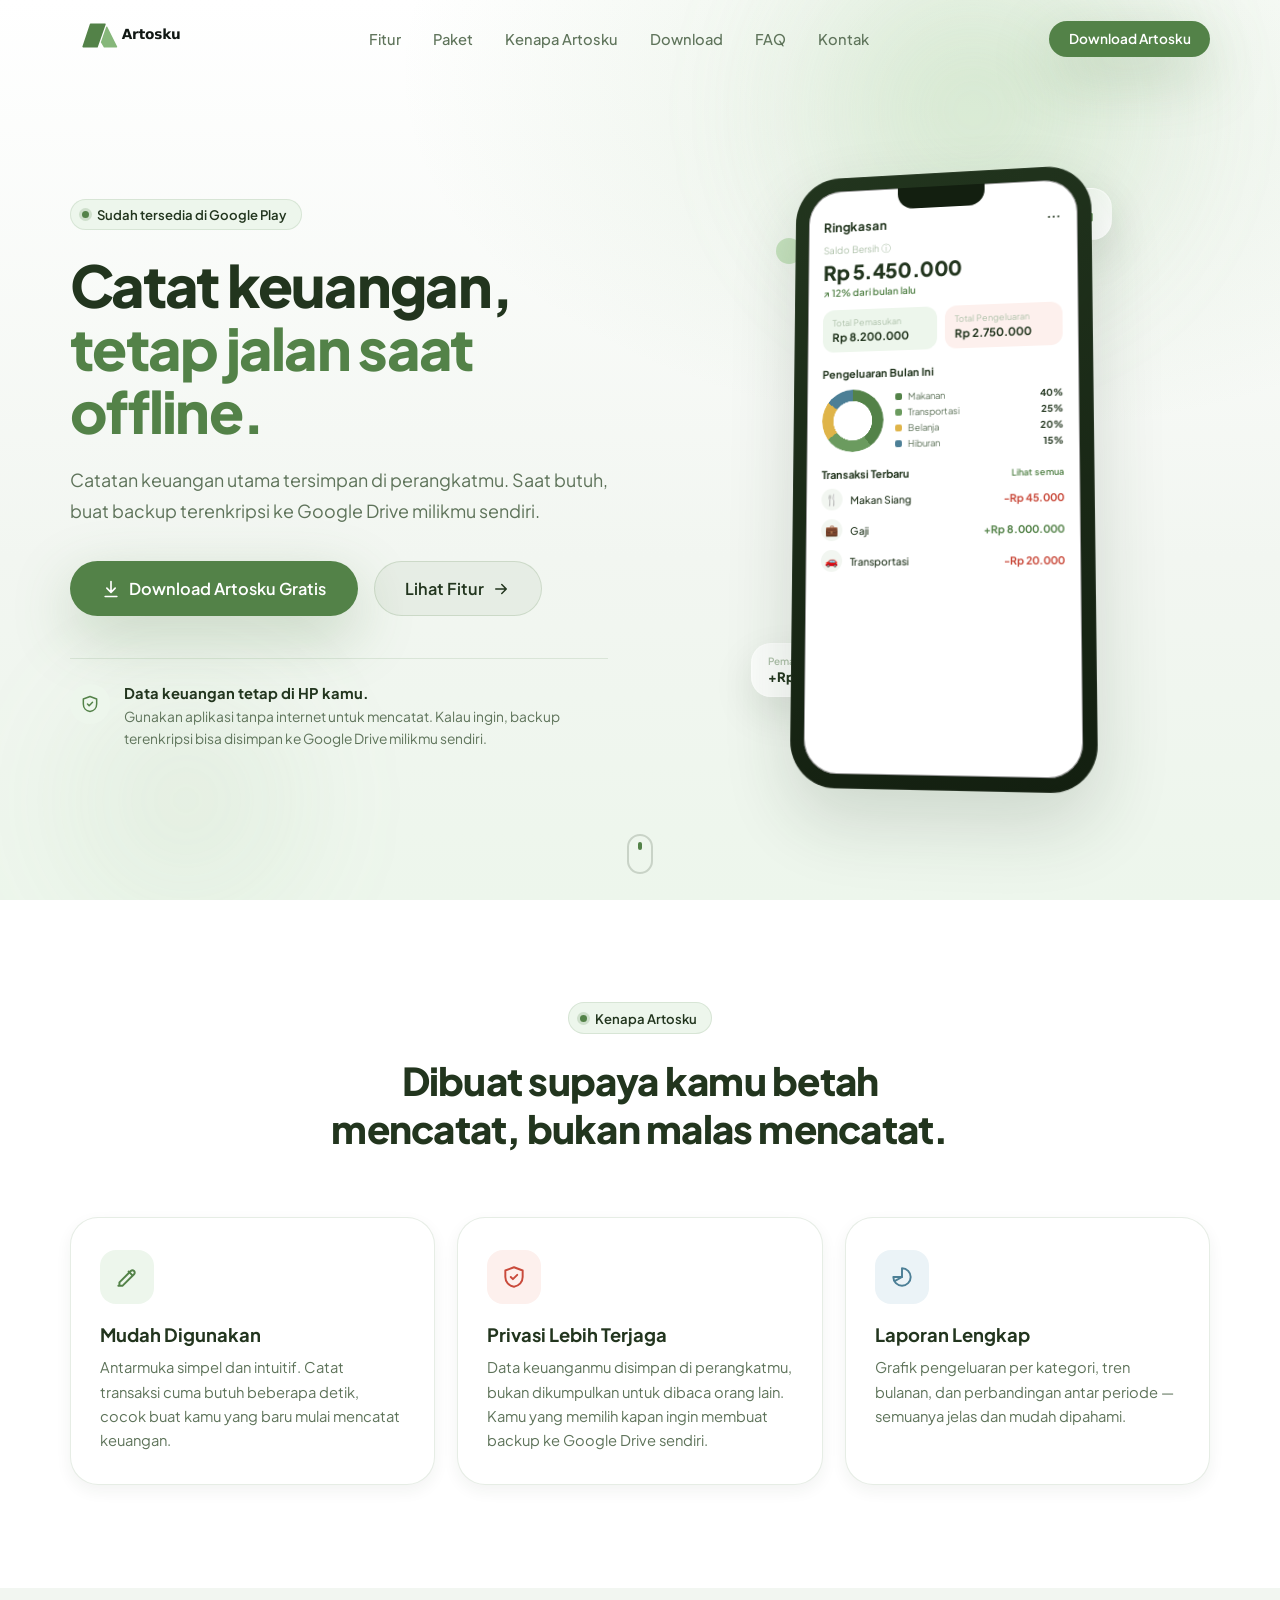
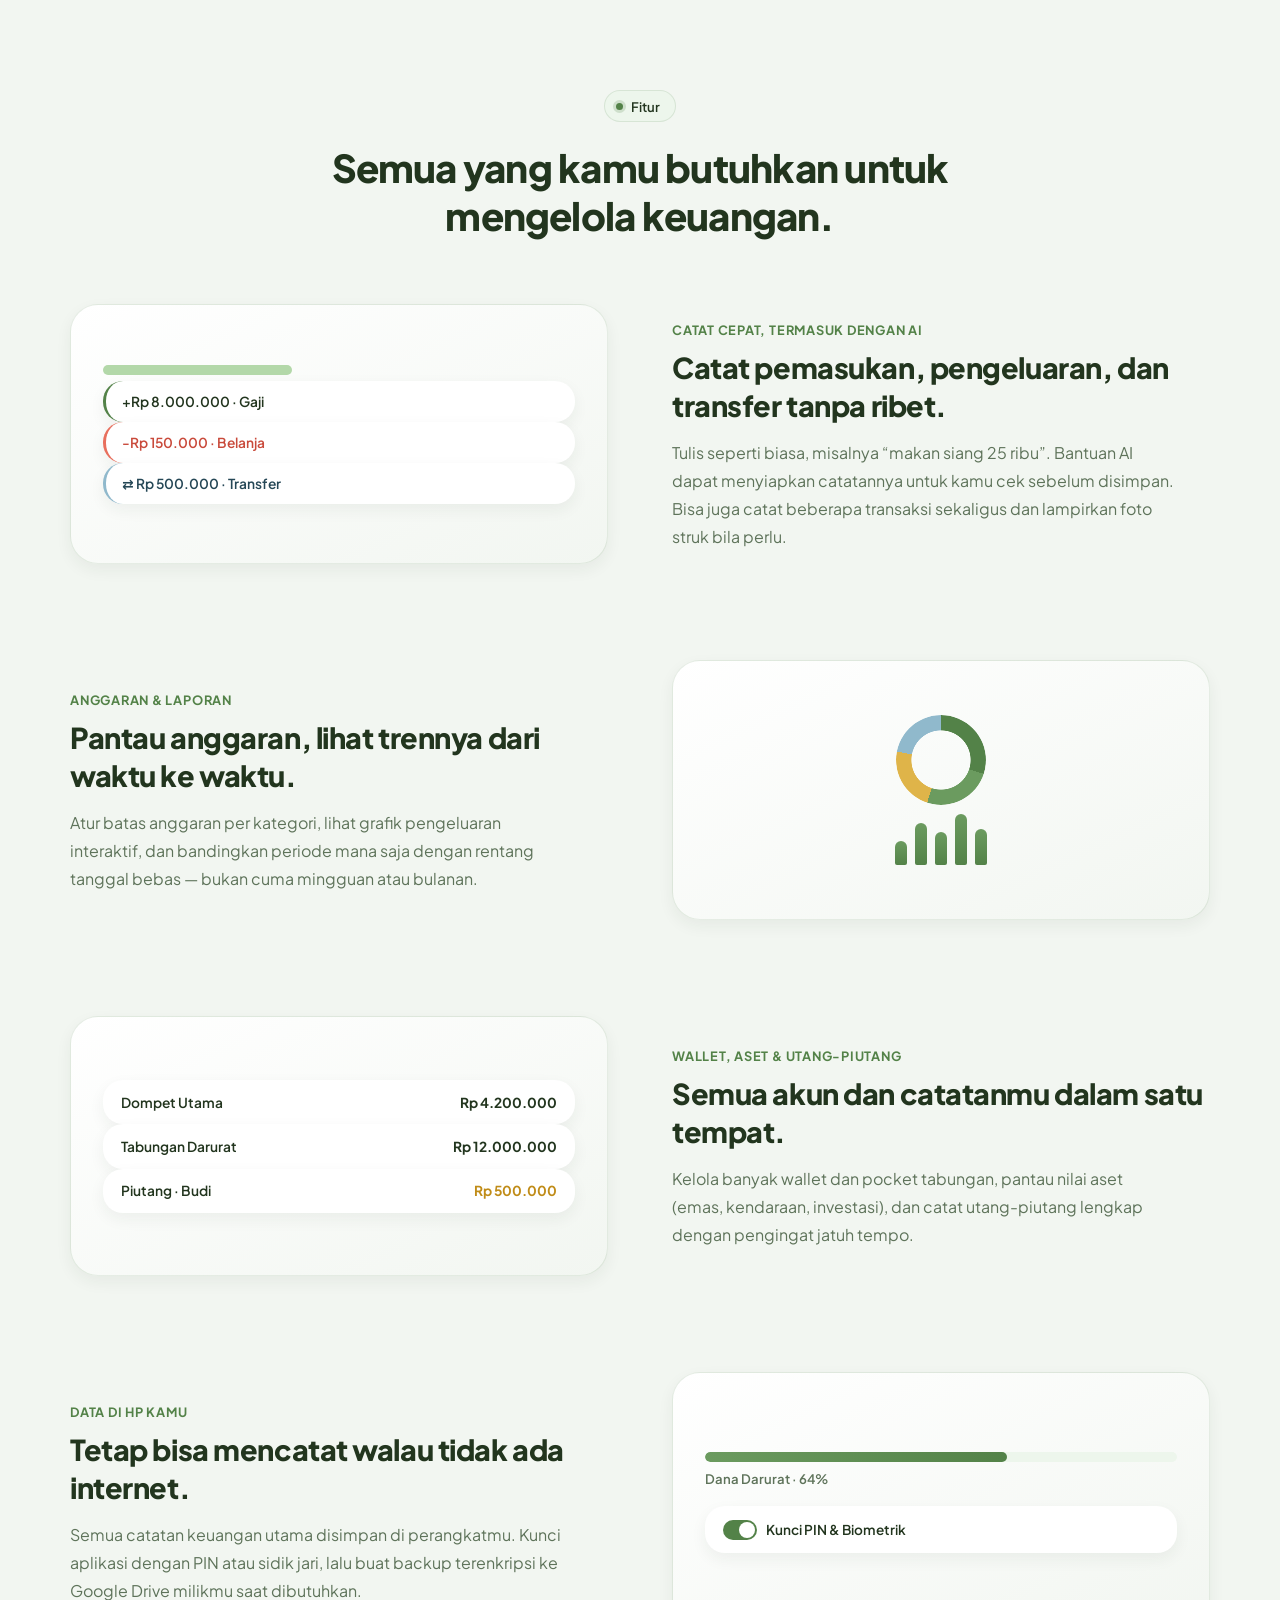
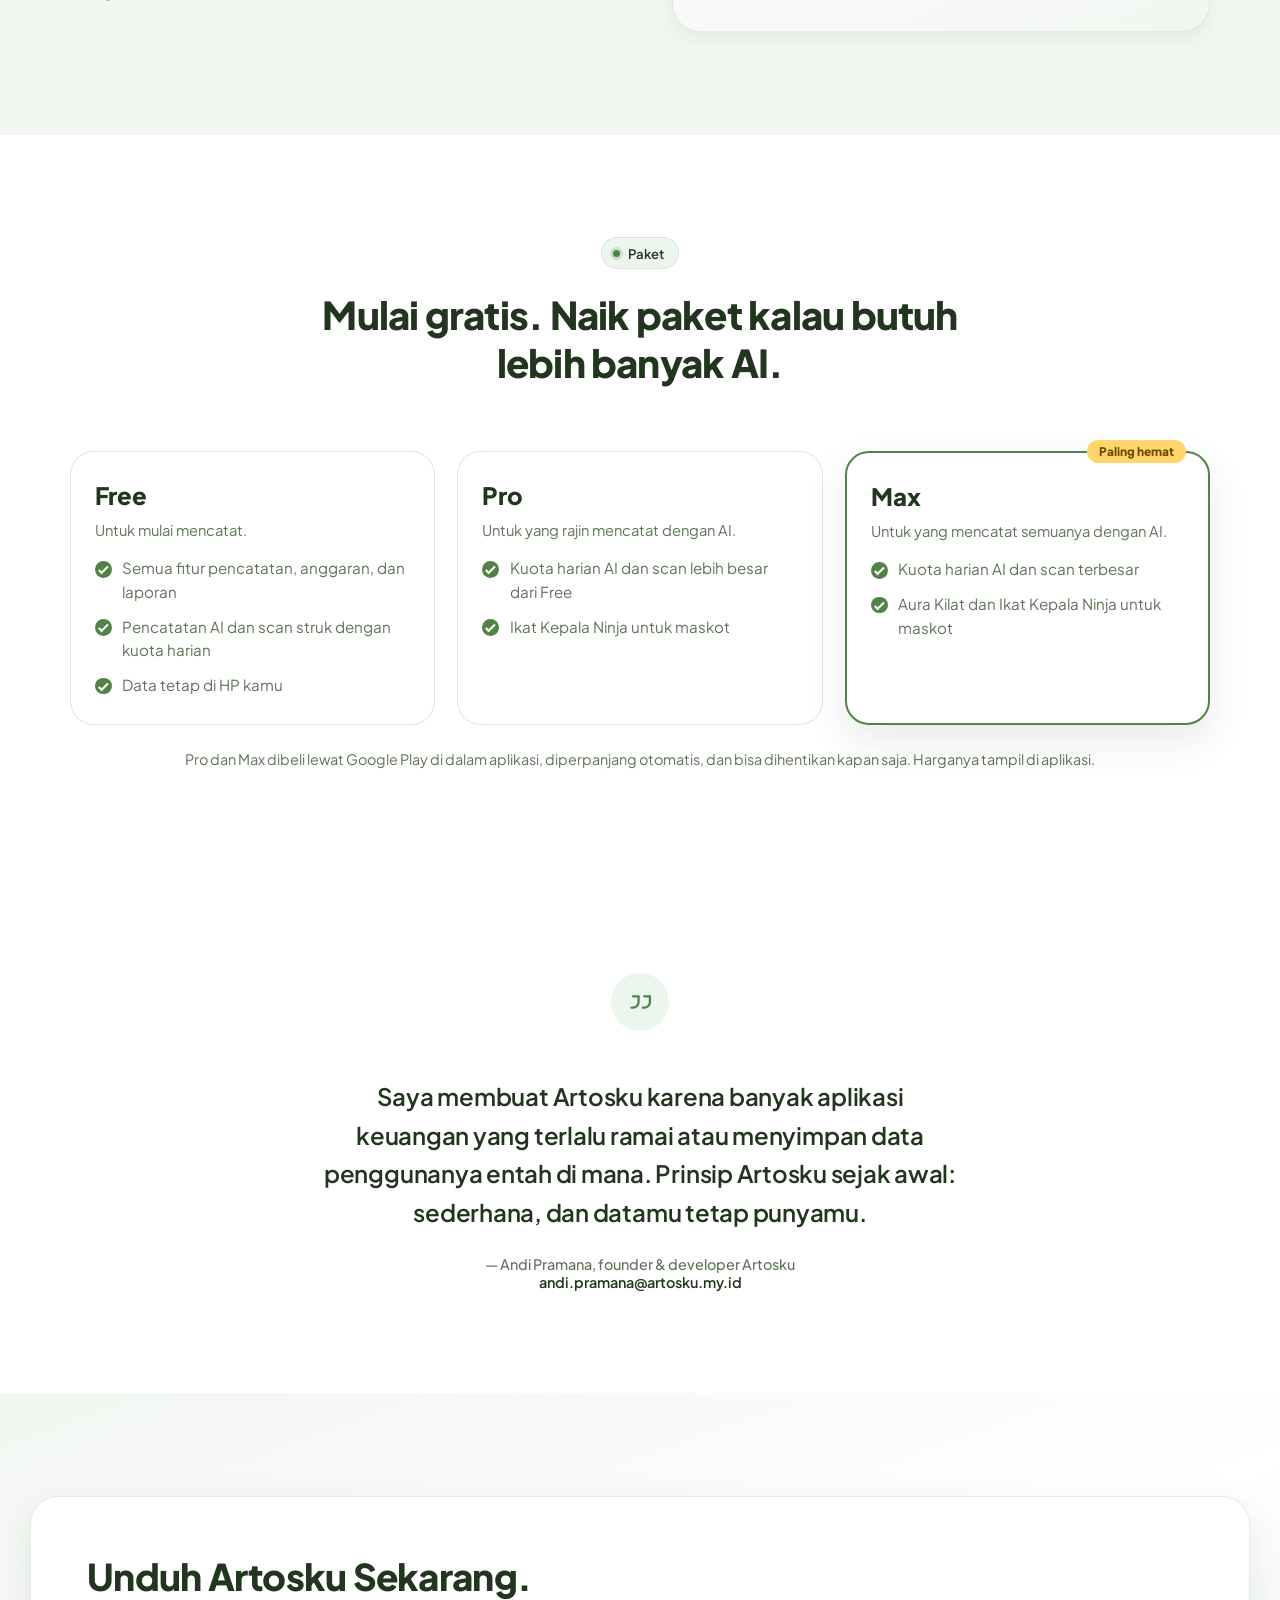
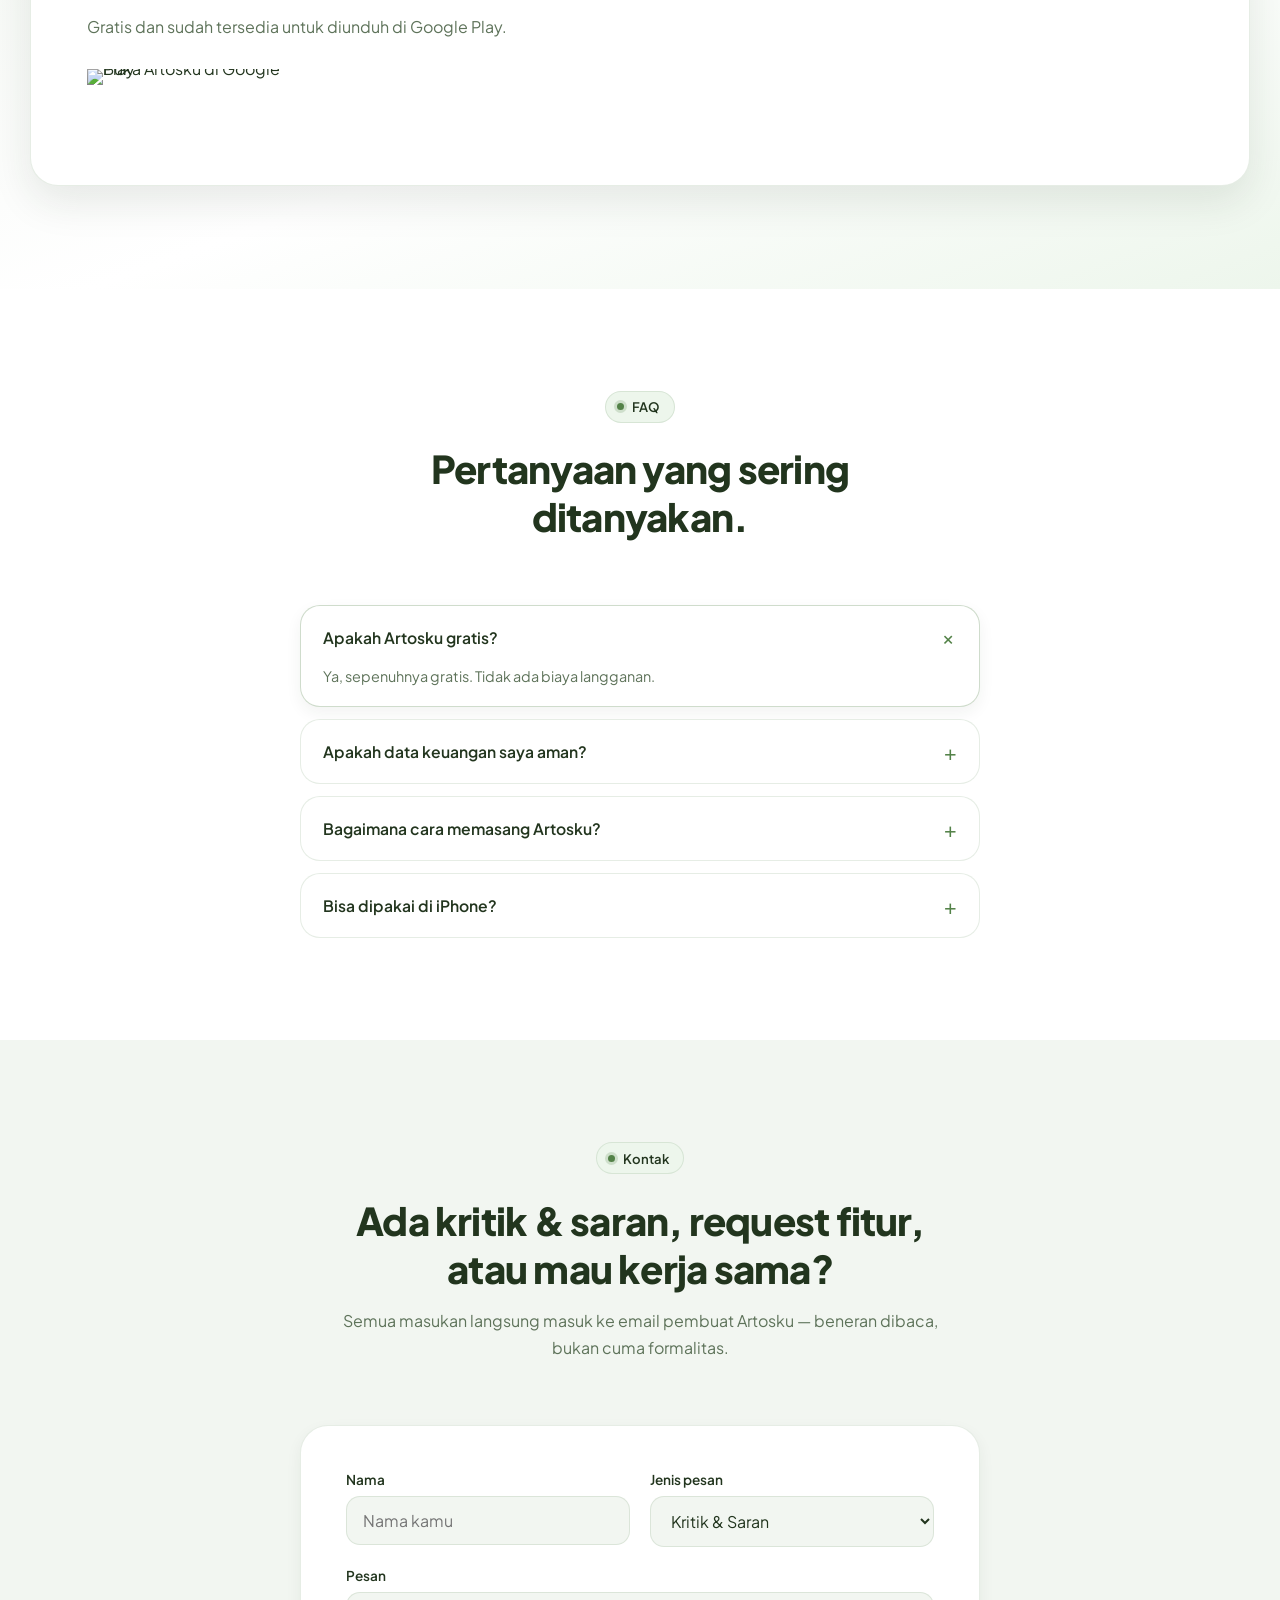
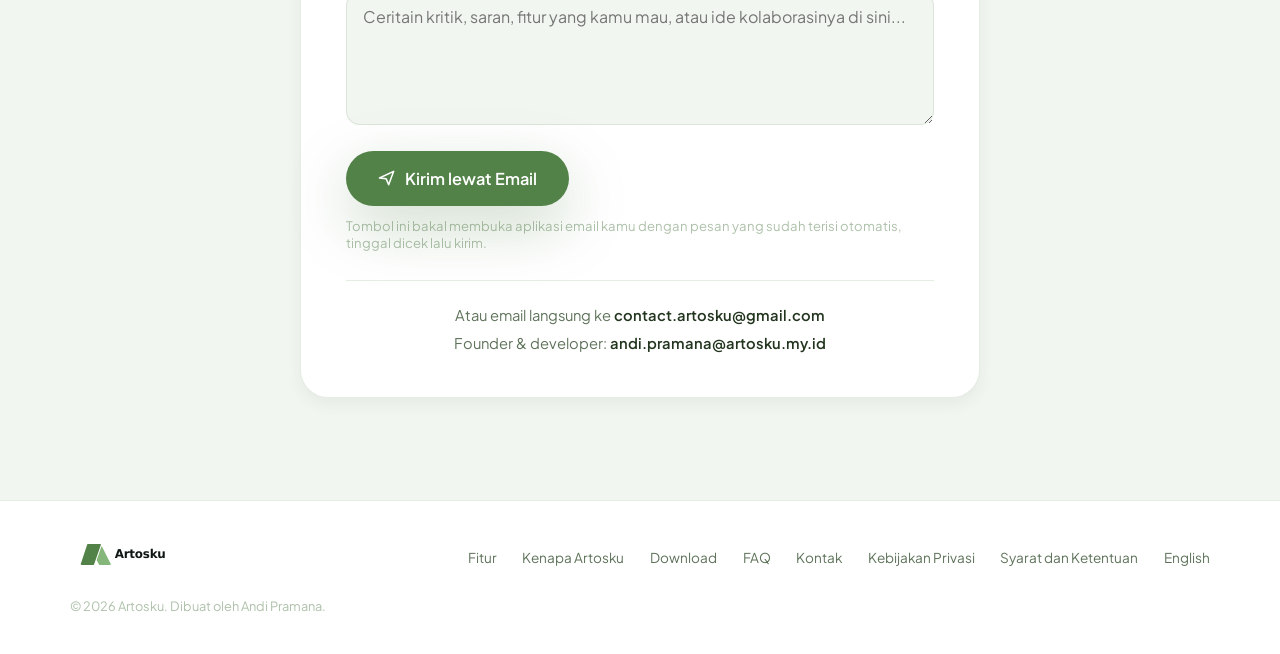
==== commit 72b4ba41: "feat(i18n): English version of the website (landing, privacy, terms, early access), hreflang links a" ====
--- a/index.html
+++ b/index.html
@@ -36,6 +36,9 @@
   "offers": { "@type": "Offer", "price": "0", "priceCurrency": "IDR" }
 }
 </script>
+<link rel="alternate" hreflang="id" href="https://artosku.my.id/" />
+<link rel="alternate" hreflang="en" href="https://artosku.my.id/en/" />
+<link rel="alternate" hreflang="x-default" href="https://artosku.my.id/" />
 </head>
 <body>
 
@@ -502,7 +505,7 @@
       <a href="#faq">FAQ</a>
       <a href="#kontak">Kontak</a>
       <a href="privacy.html">Kebijakan Privasi</a>
-      <a href="terms.html">Syarat dan Ketentuan</a>
+      <a href="terms.html">Syarat dan Ketentuan</a><a href="en/" hreflang="en" lang="en">English</a>
     </nav>
     <p class="footer__copy">&copy; <span id="year"></span> Artosku. Dibuat oleh Andi Pramana.</p>
   </div>
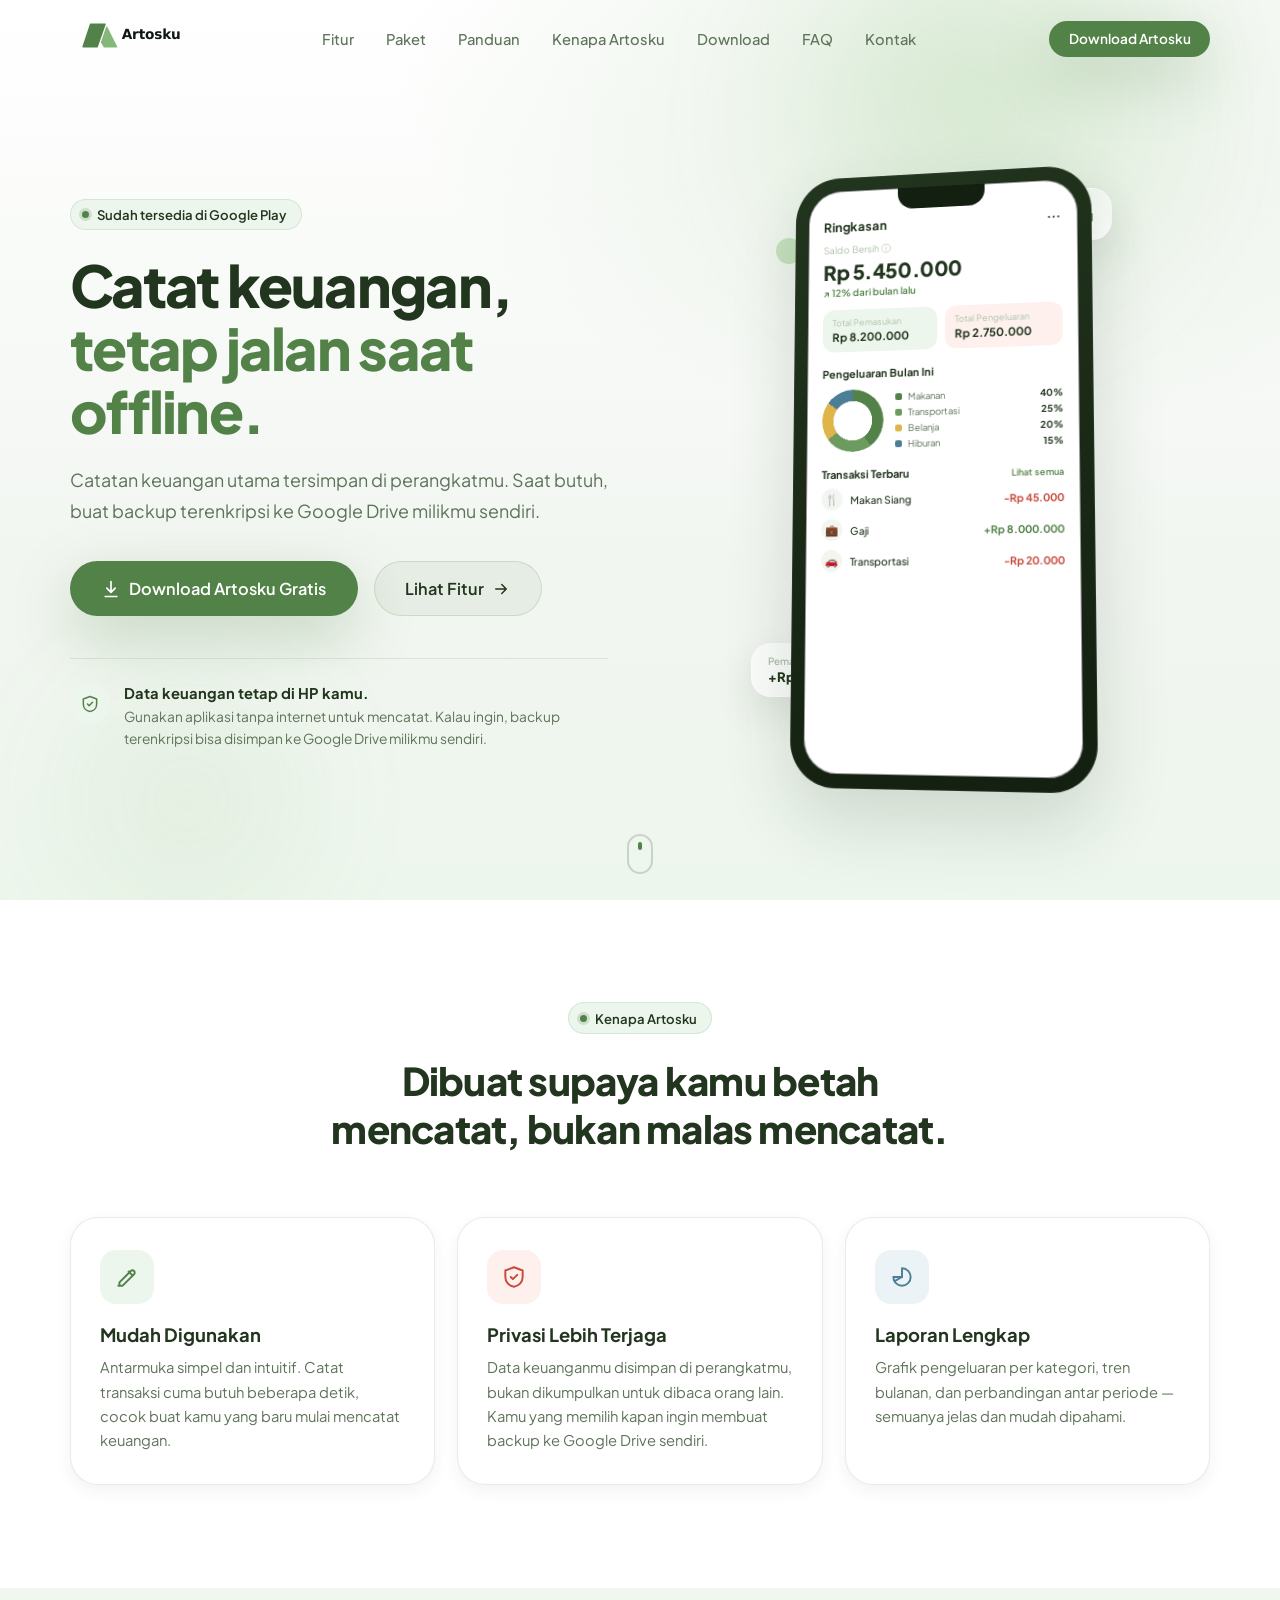
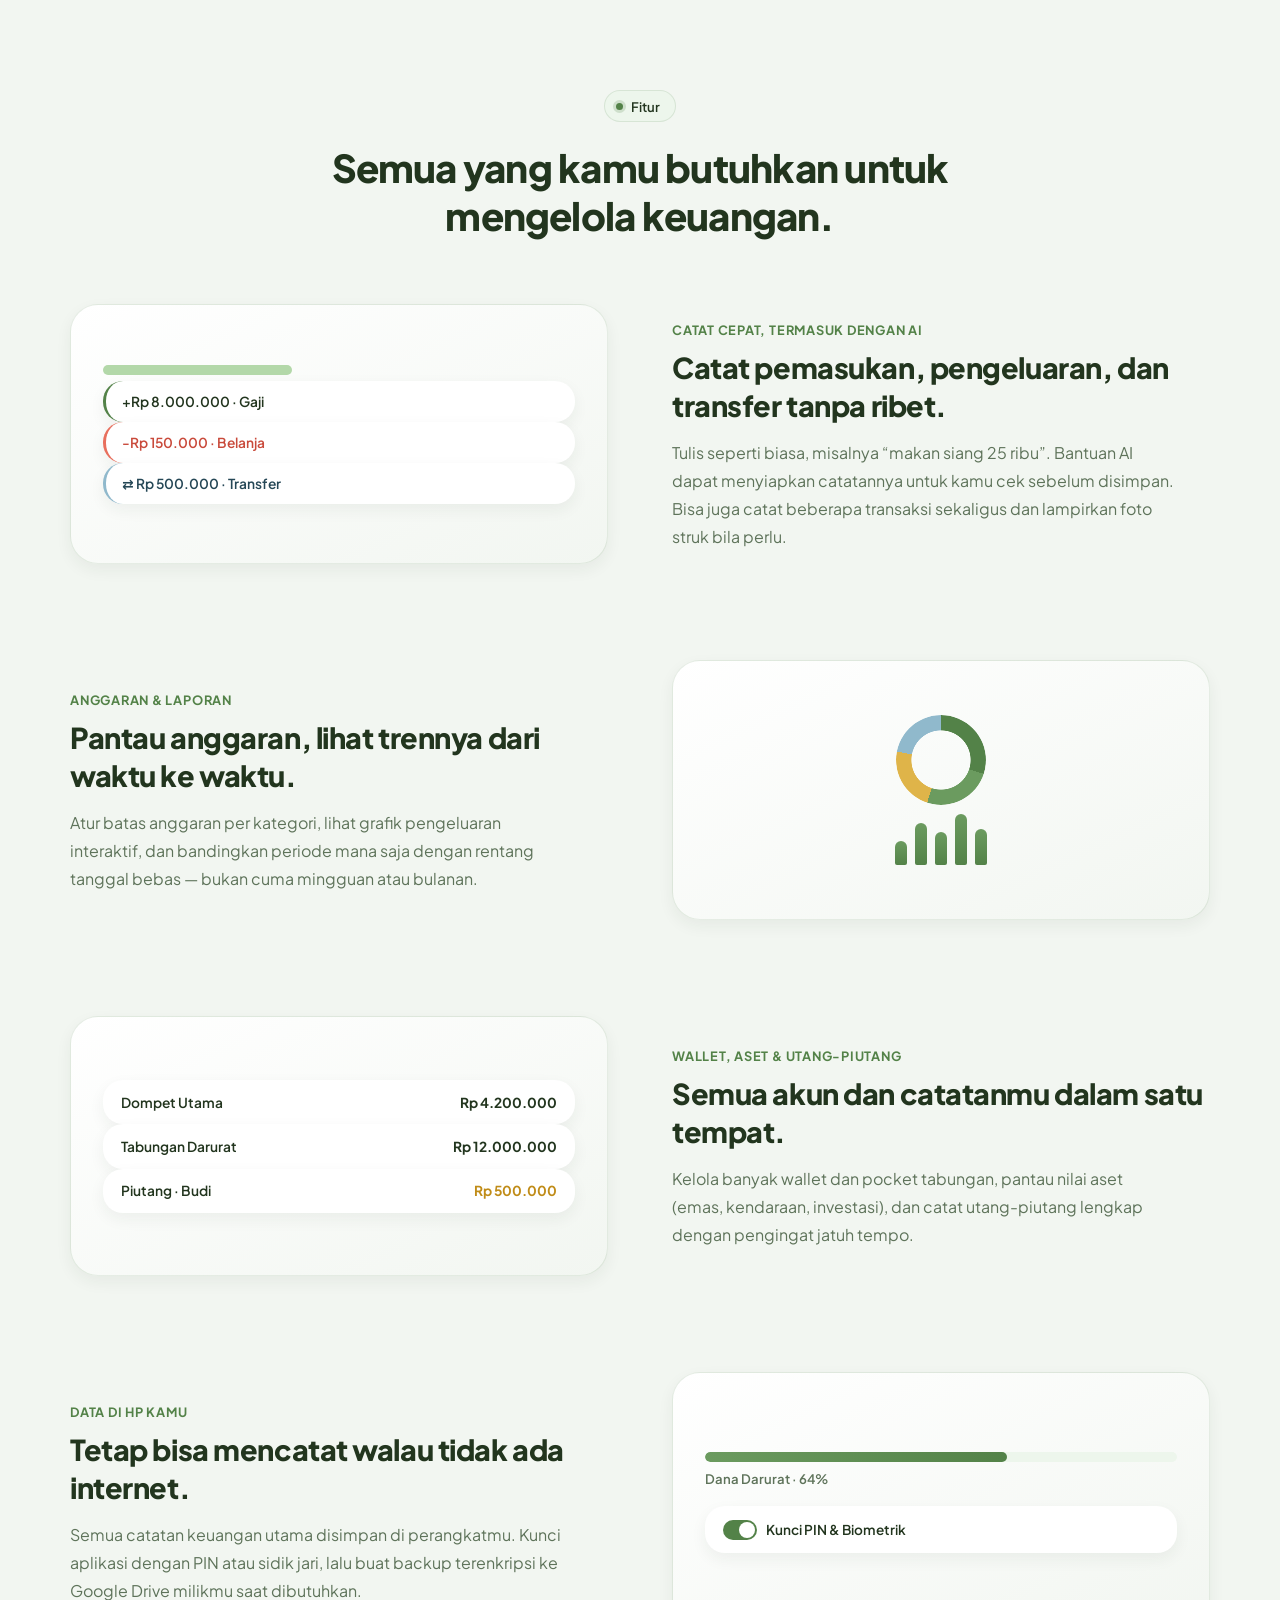
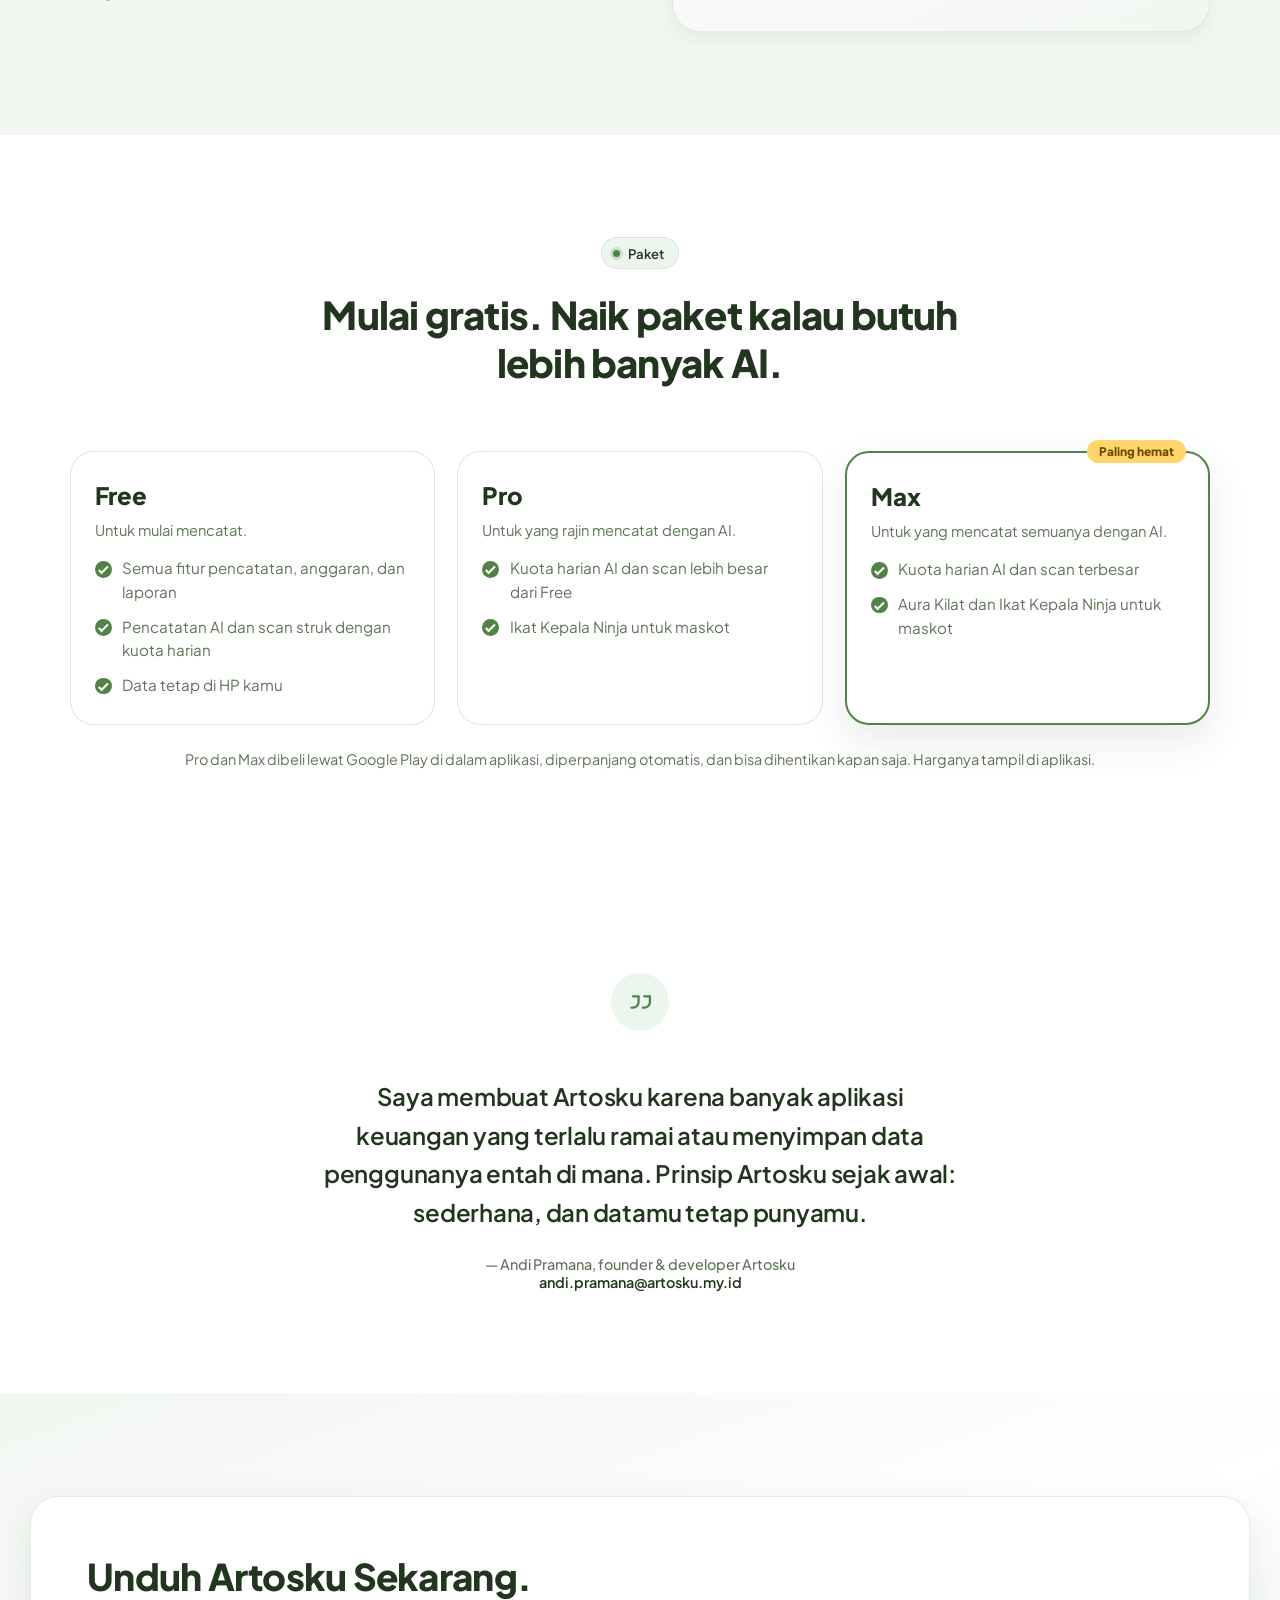
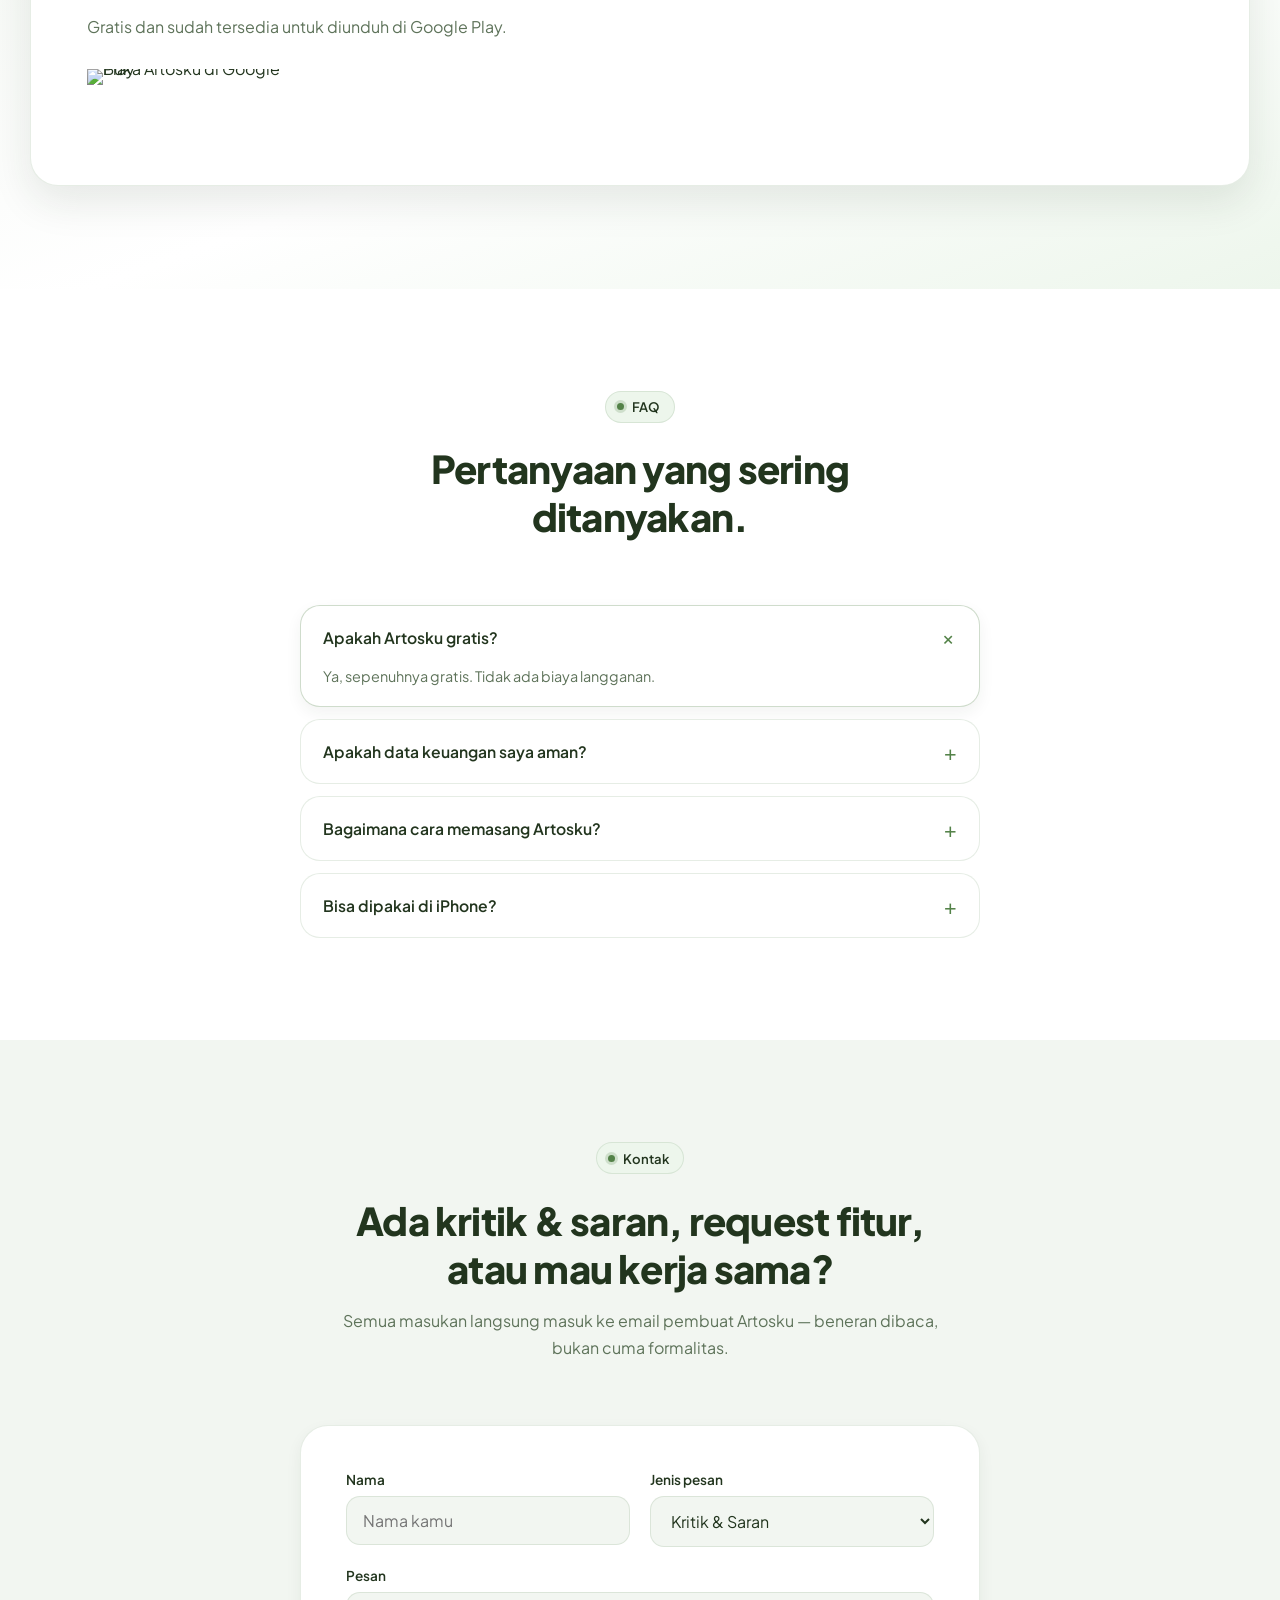
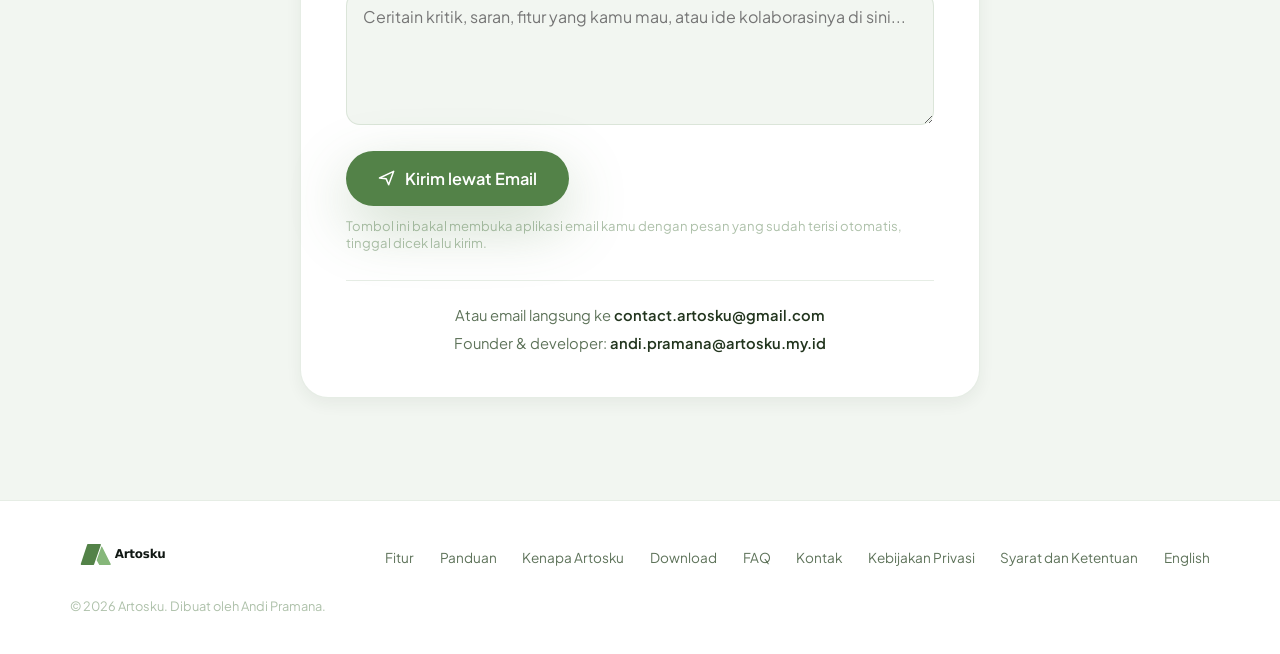
==== commit eadfa2a2: "feat(tutorial): static handbook generator and bilingual guide (ID & EN) - Pure Python AST-less catal" ====
--- a/index.html
+++ b/index.html
@@ -55,6 +55,7 @@
     <nav class="nav-links" aria-label="Navigasi utama">
       <a href="#fitur">Fitur</a>
       <a href="#paket">Paket</a>
+      <a href="tutorial/">Panduan</a>
       <a href="#kenapa">Kenapa Artosku</a>
       <a href="#unduh">Download</a>
       <a href="#faq">FAQ</a>
@@ -76,6 +77,7 @@
   <nav aria-label="Navigasi mobile">
     <a href="#fitur">Fitur</a>
     <a href="#paket">Paket</a>
+    <a href="tutorial/">Panduan</a>
     <a href="#kenapa">Kenapa Artosku</a>
     <a href="#unduh">Download</a>
     <a href="#faq">FAQ</a>
@@ -500,6 +502,7 @@
     </a>
     <nav class="footer__links" aria-label="Navigasi footer">
       <a href="#fitur">Fitur</a>
+      <a href="tutorial/">Panduan</a>
       <a href="#kenapa">Kenapa Artosku</a>
       <a href="#unduh">Download</a>
       <a href="#faq">FAQ</a>
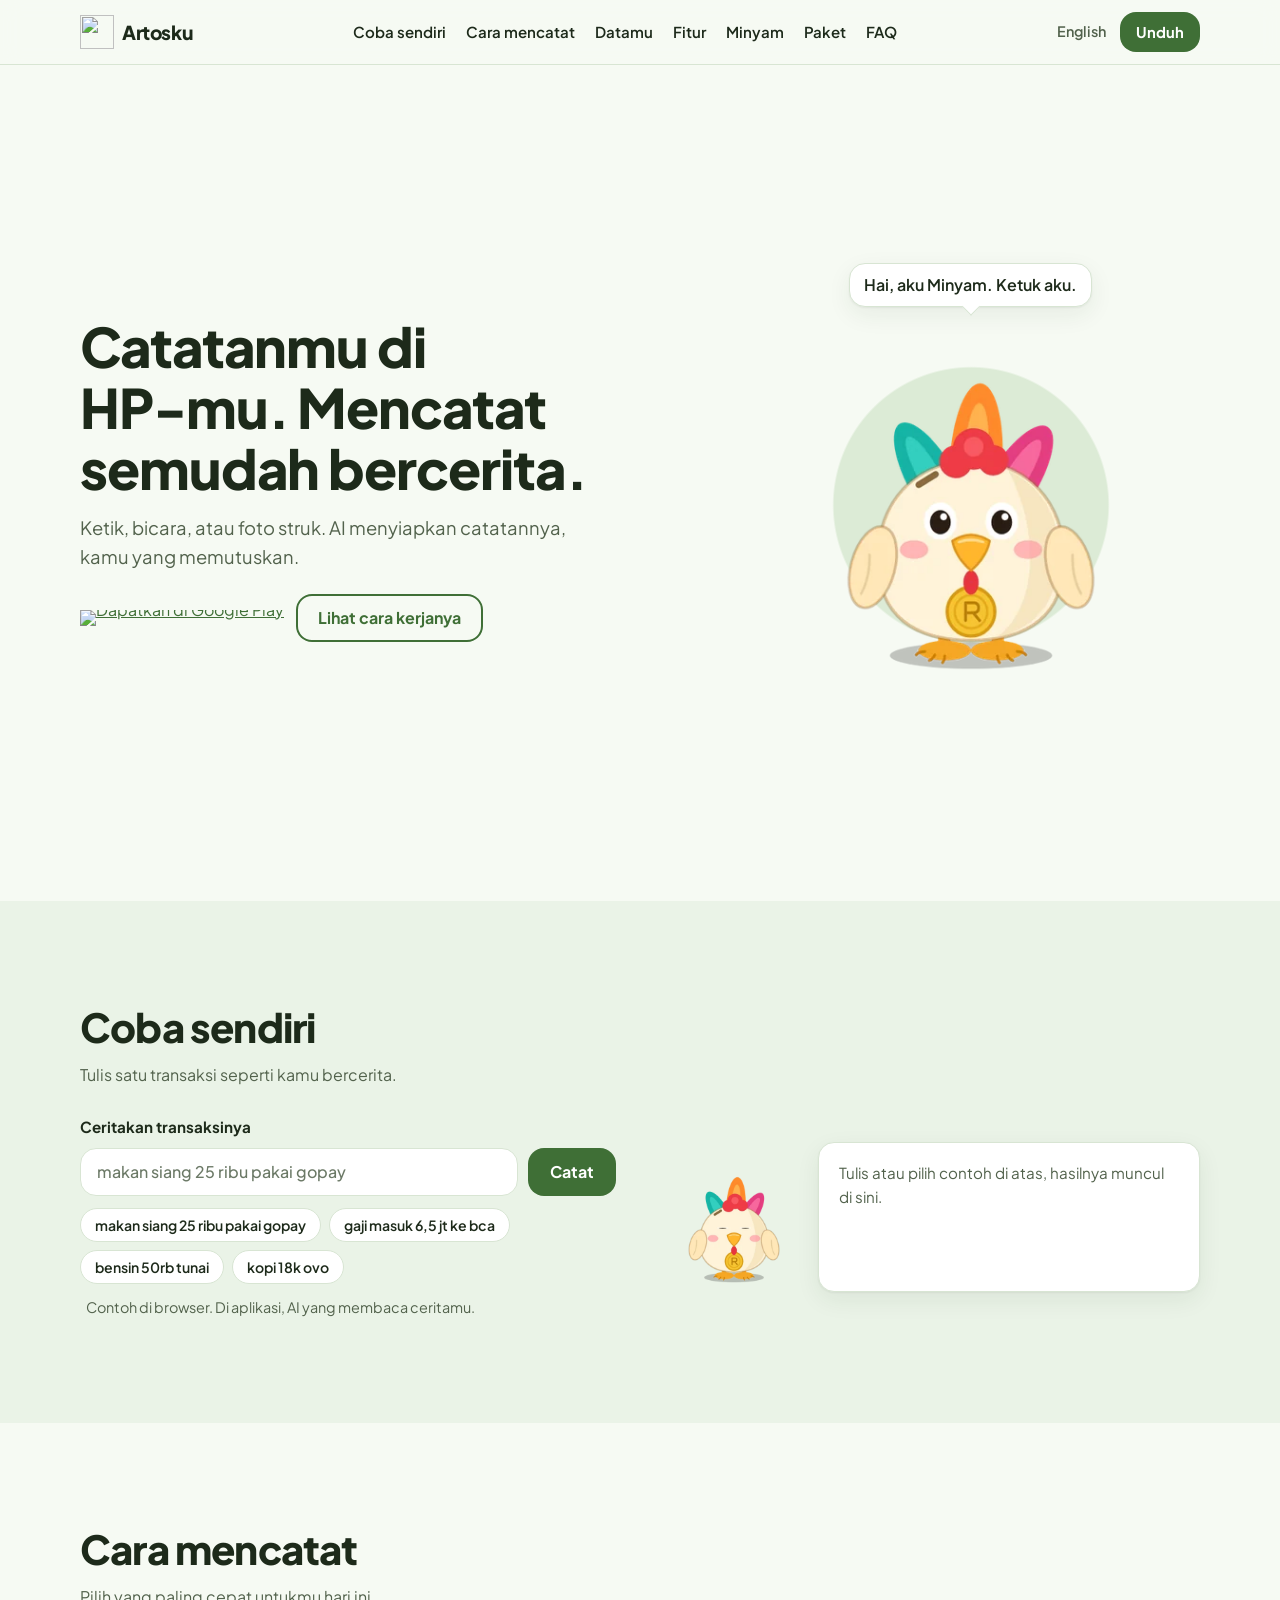
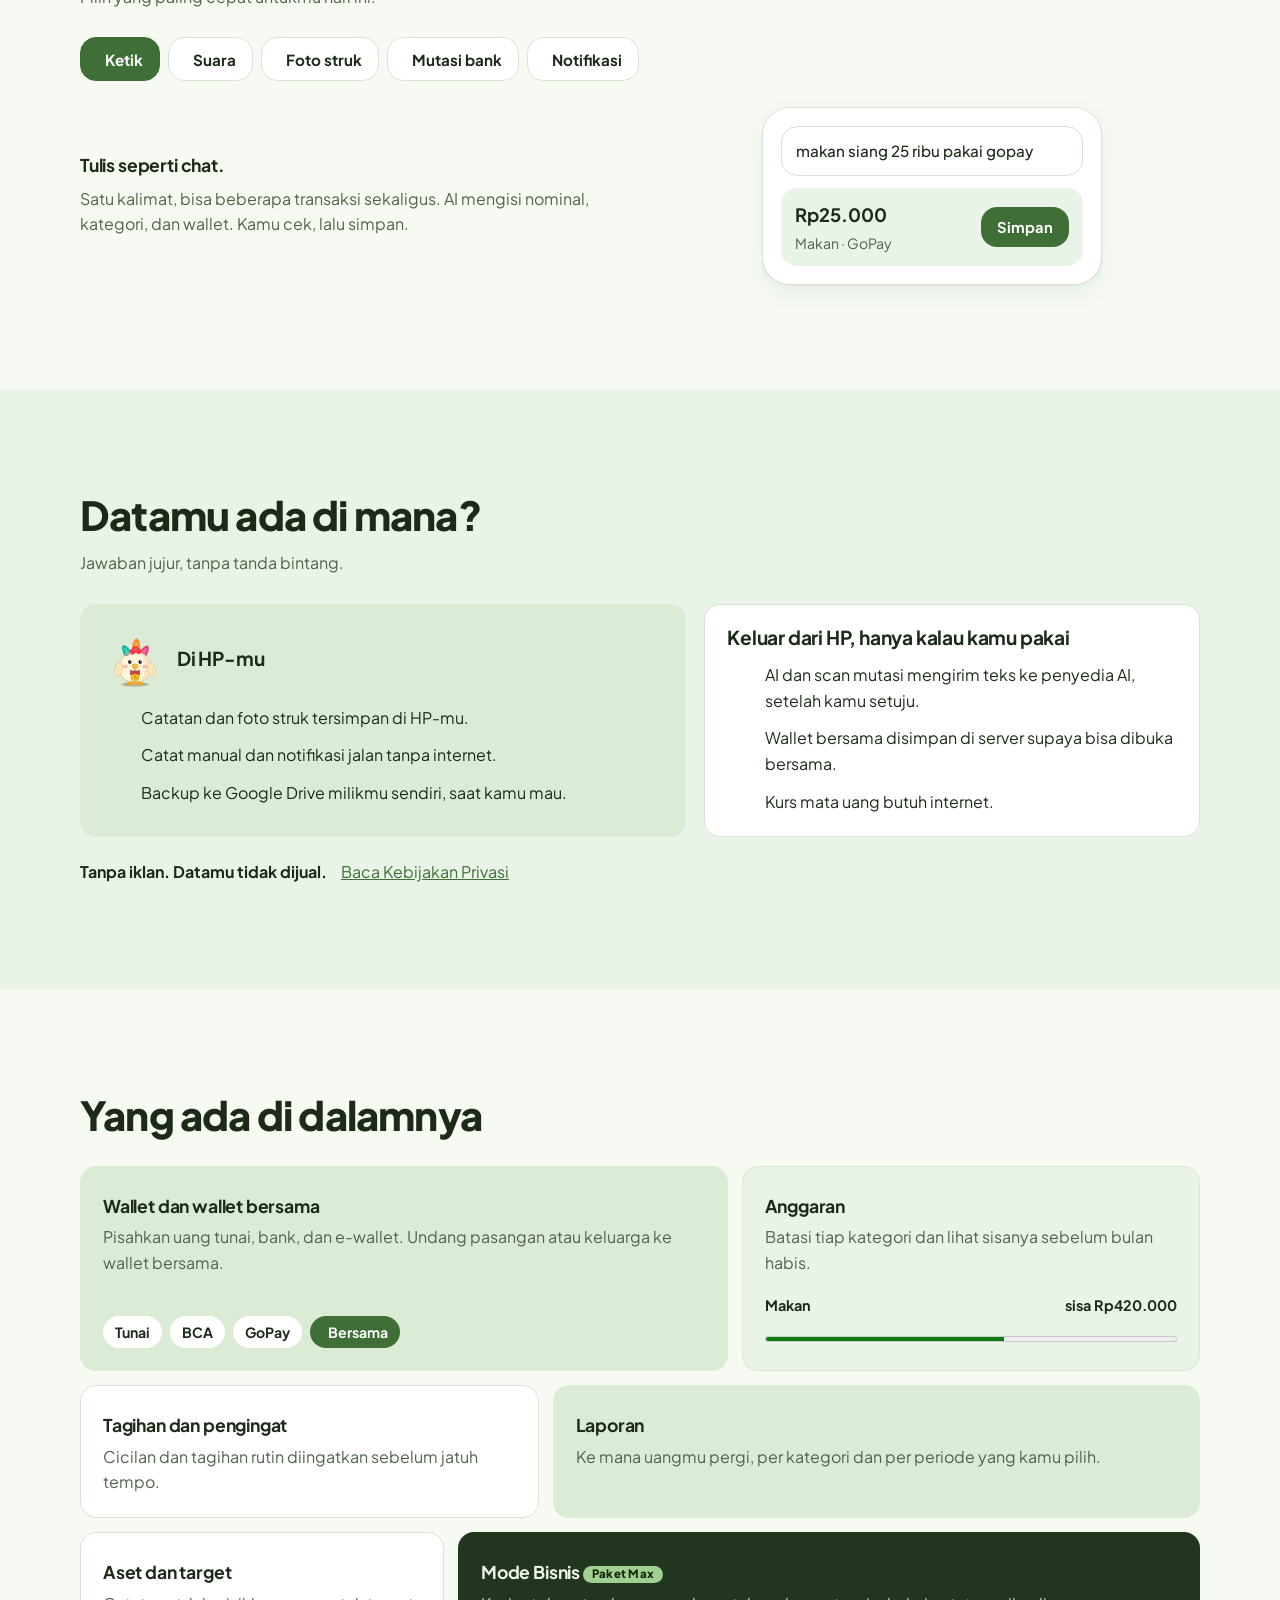
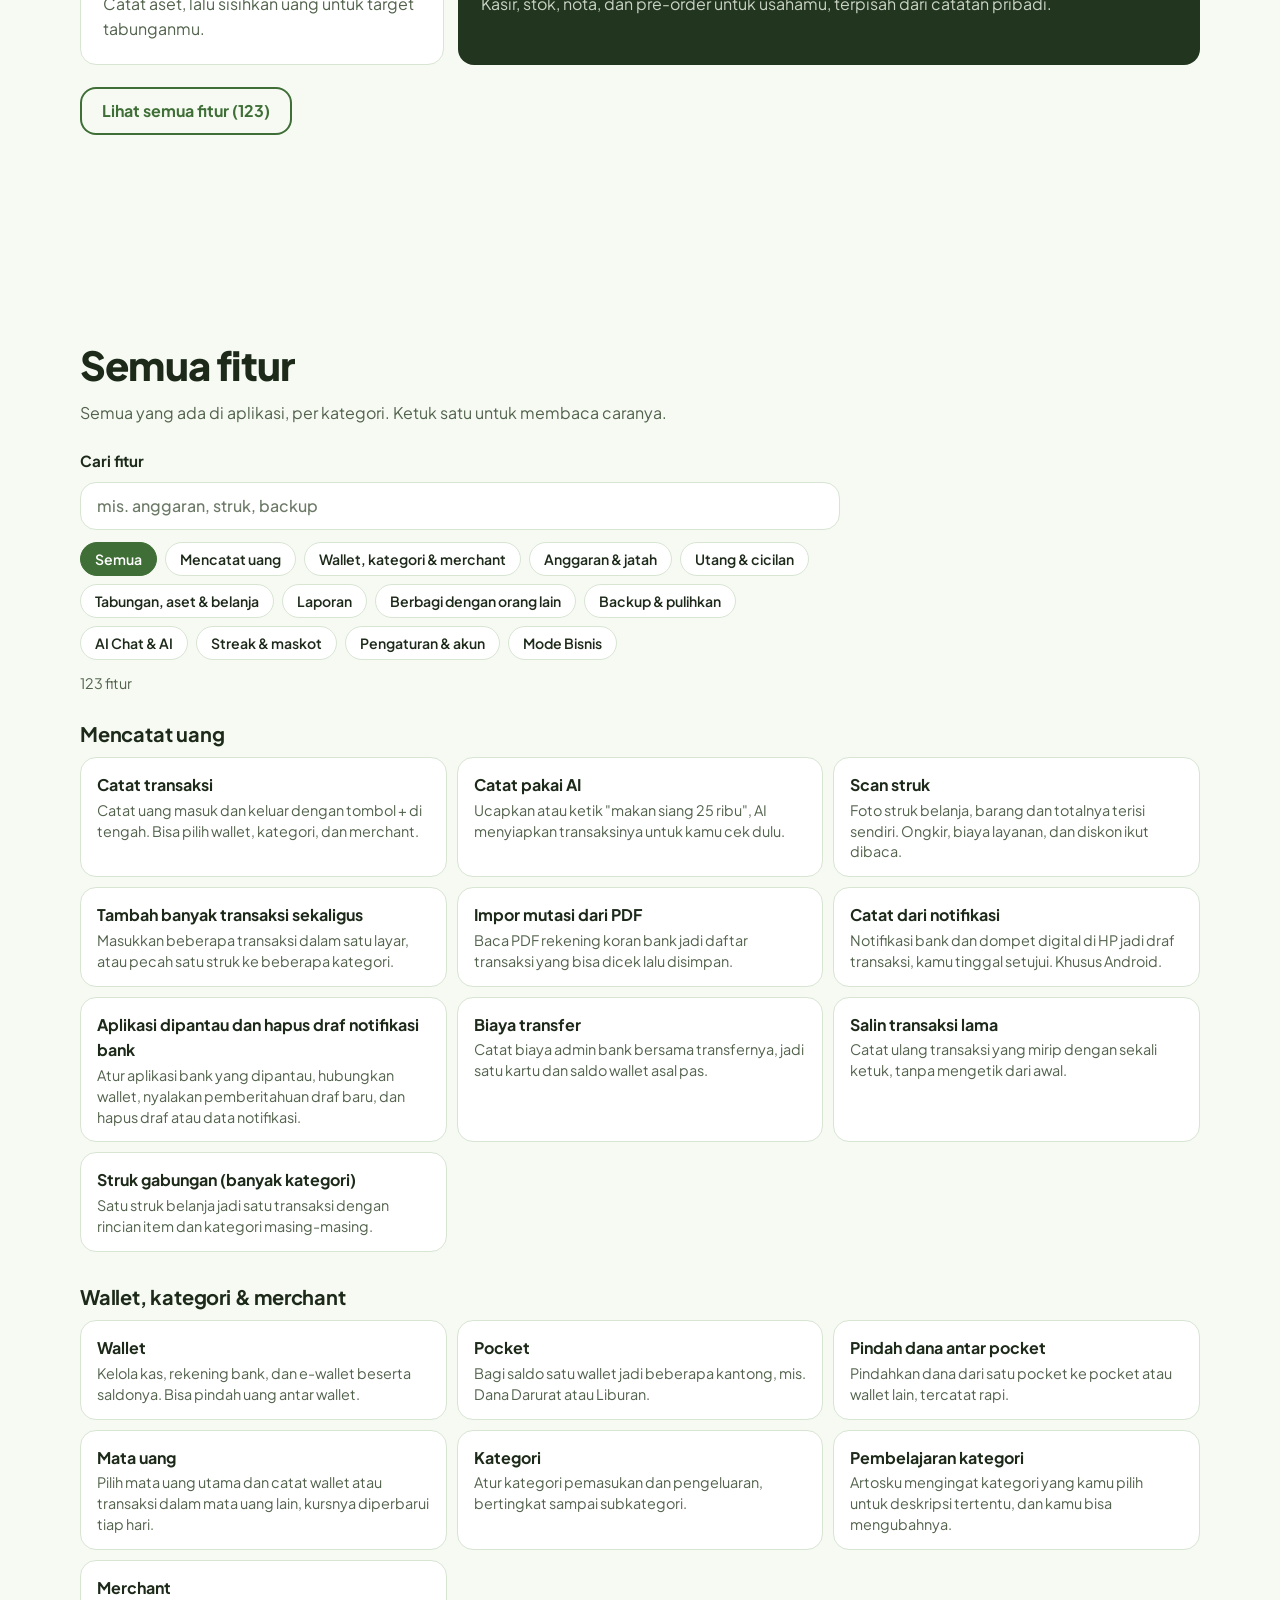
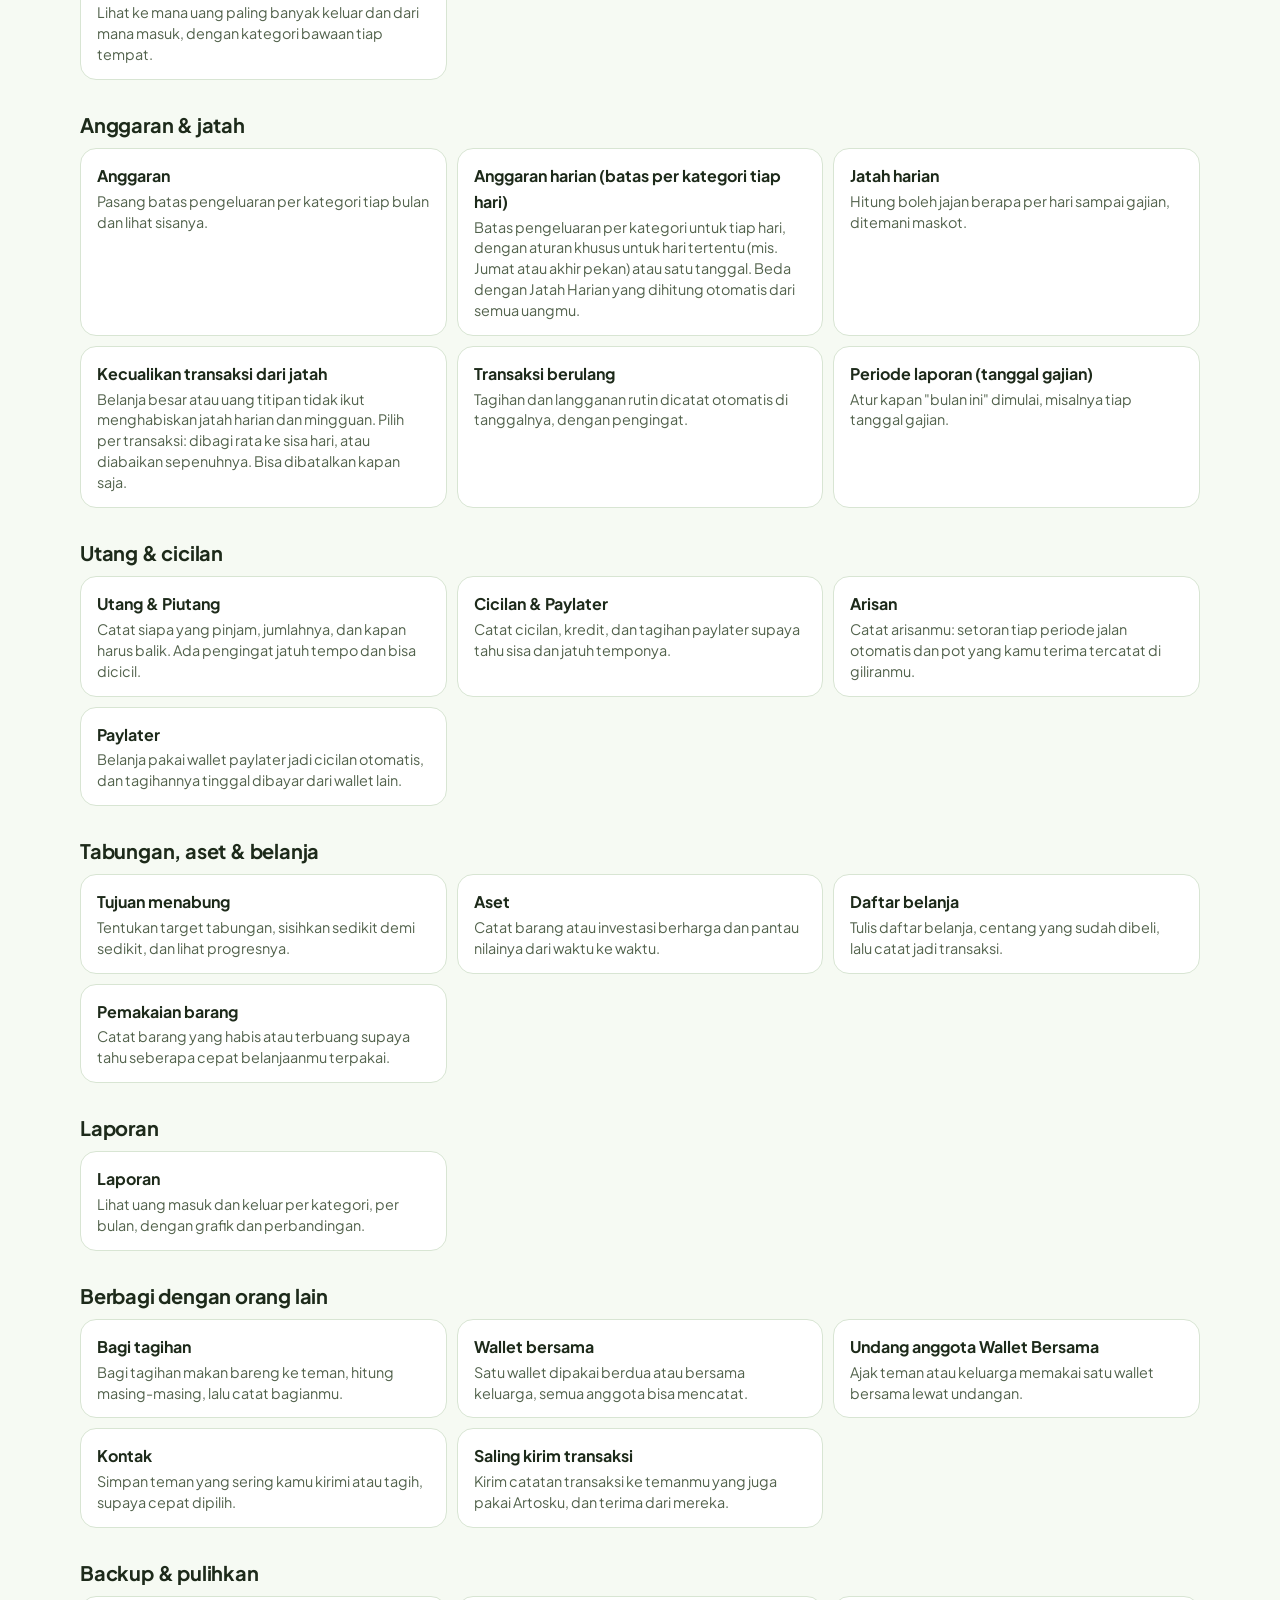
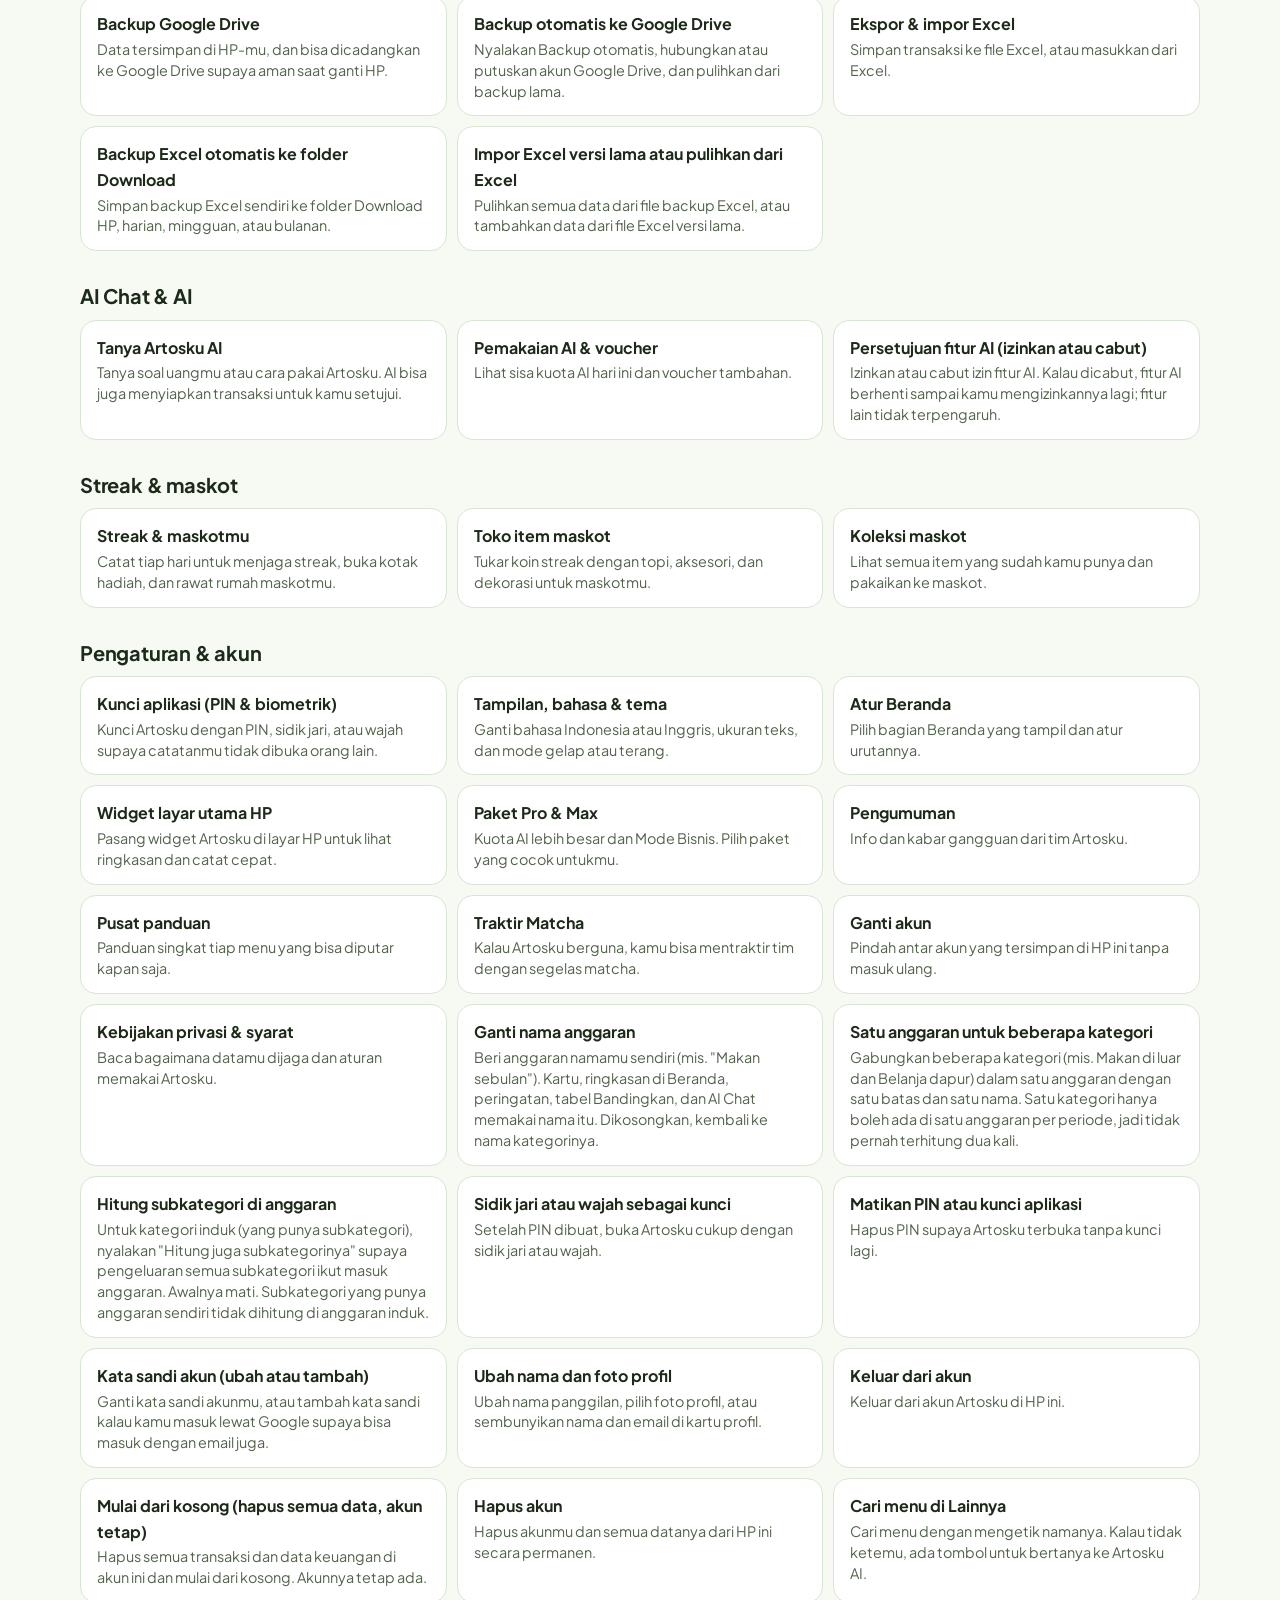
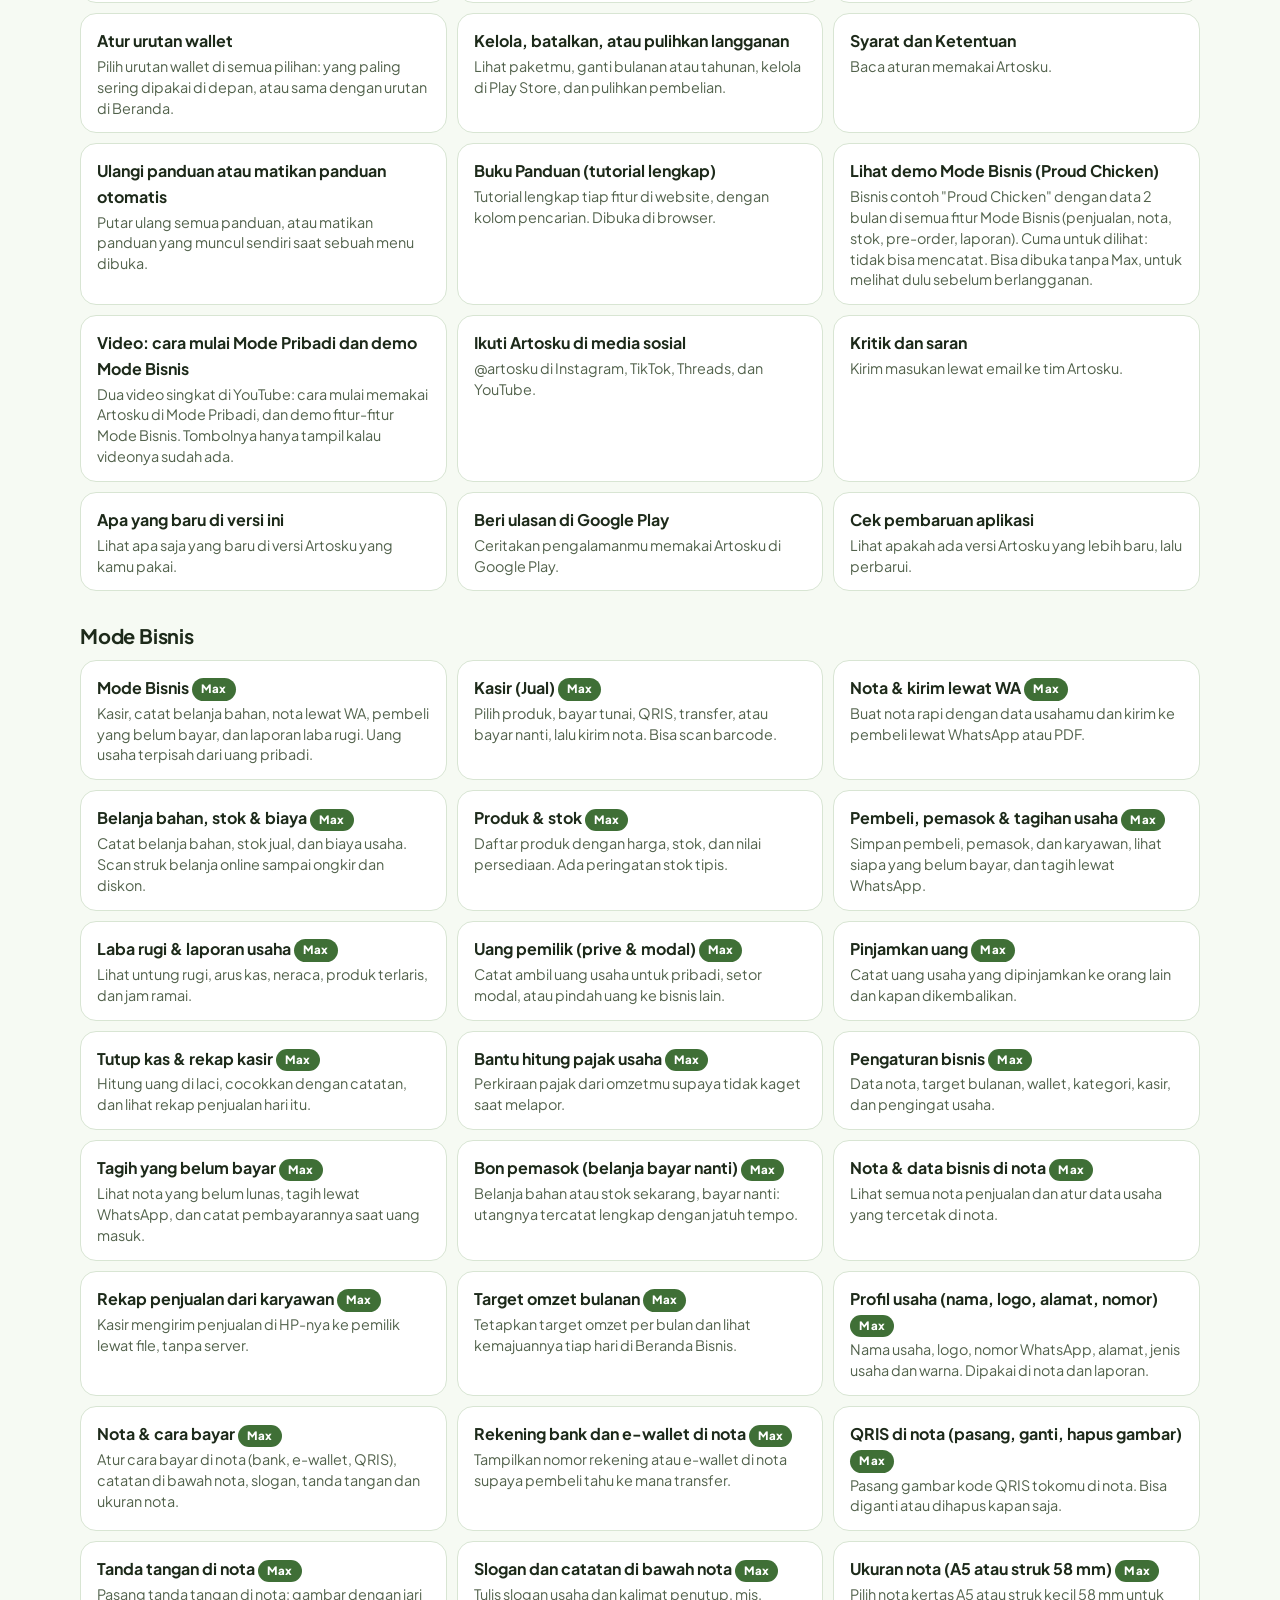
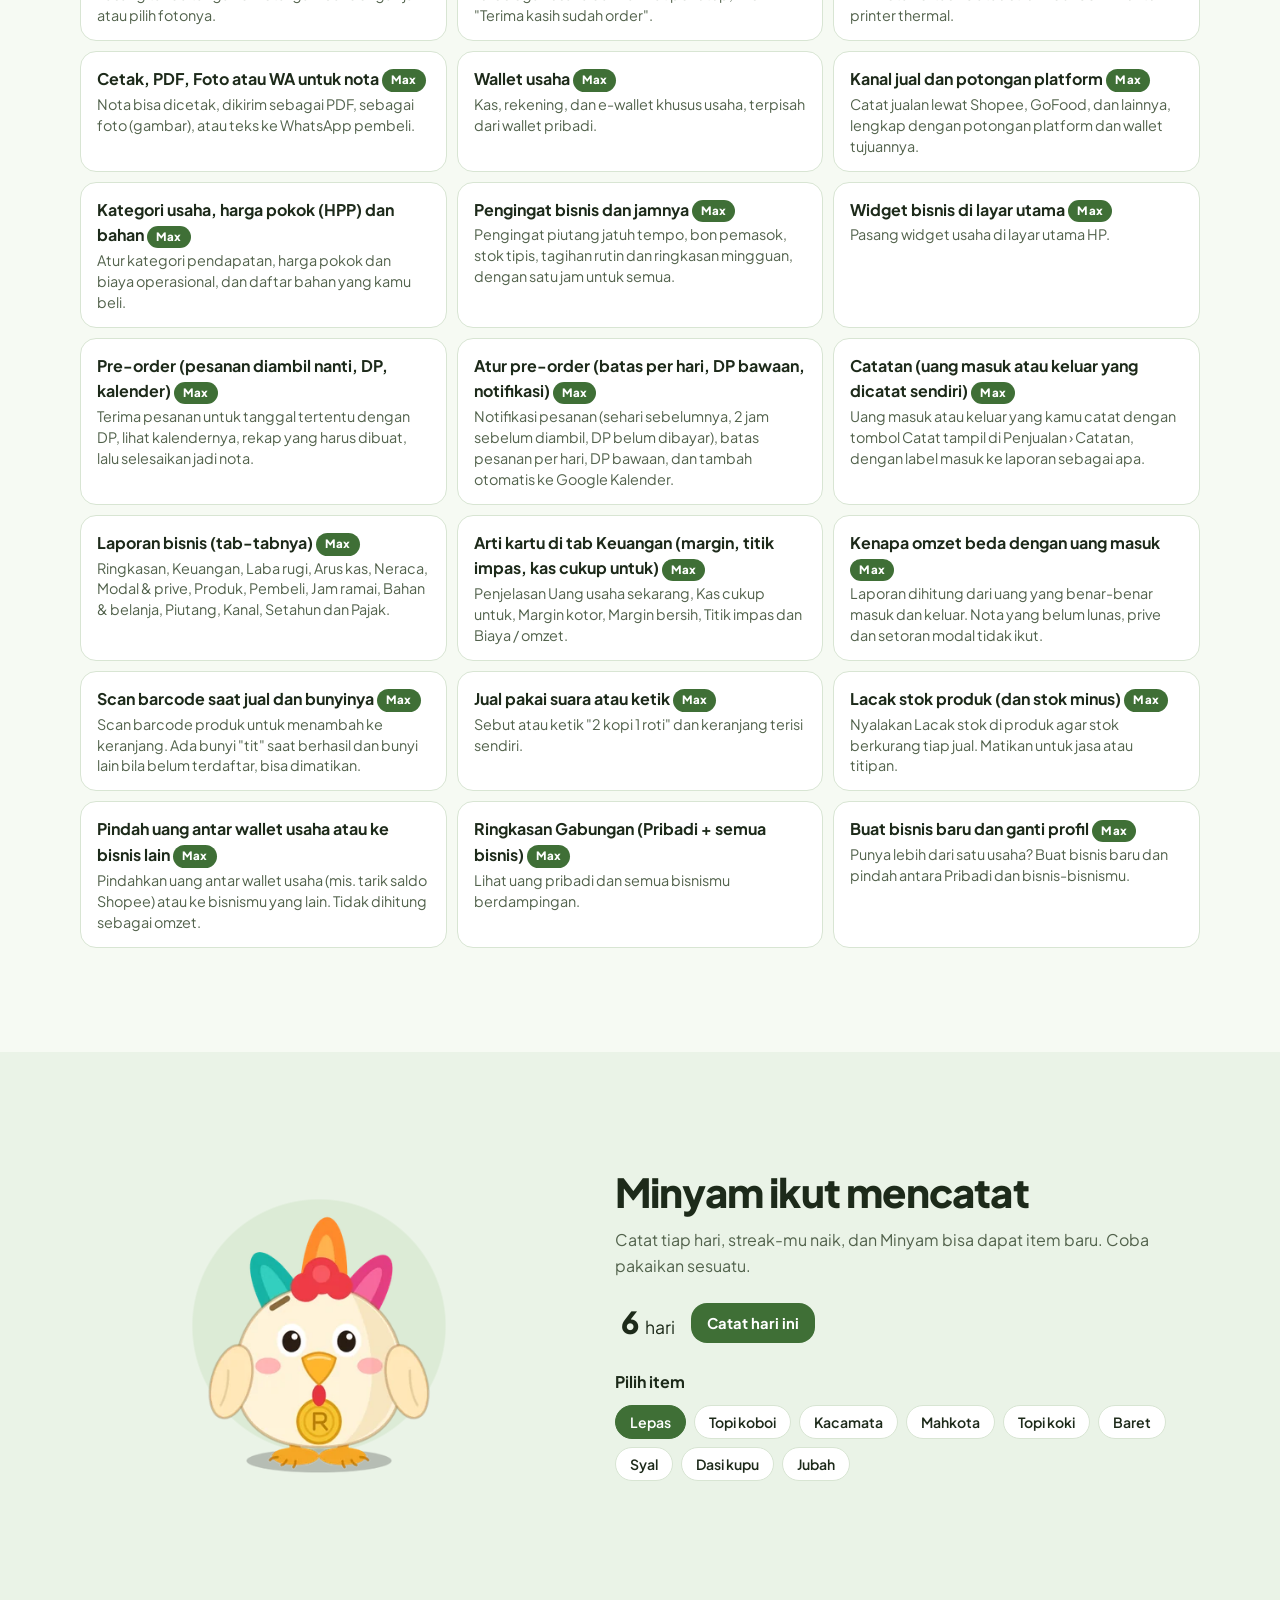
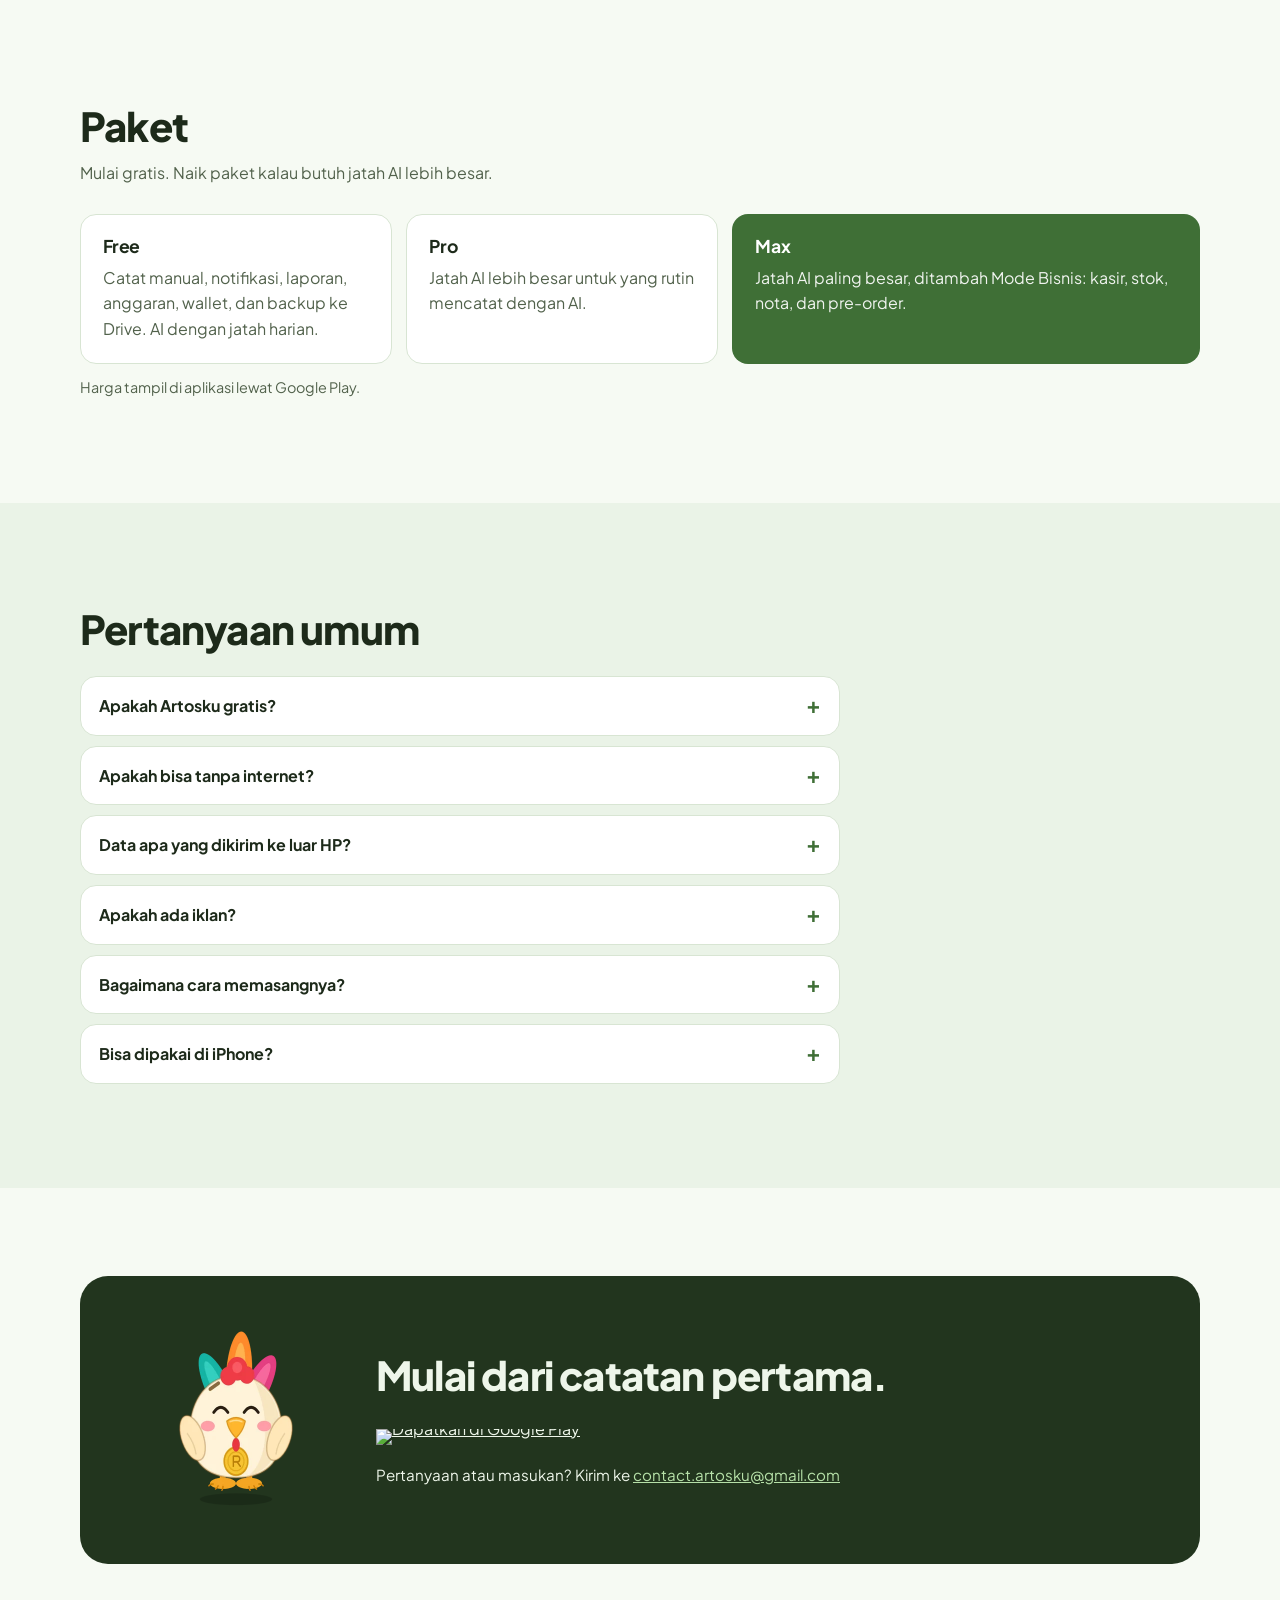
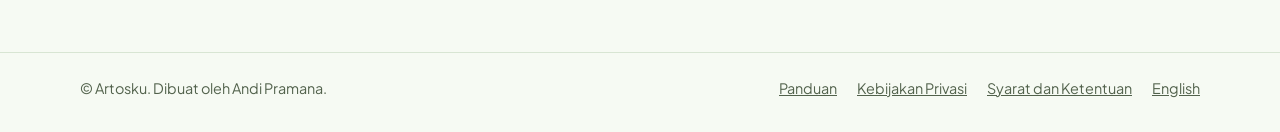
==== commit 489f9fd9: "feat(home): new interactive landing page (ID + EN) with Minyam, in-browser demo, honest data section" ====
--- a/index.html
+++ b/index.html
@@ -3,517 +3,278 @@
 <head>
 <meta charset="UTF-8" />
 <meta name="viewport" content="width=device-width, initial-scale=1, viewport-fit=cover" />
-<title>Artosku — Catat Keuangan, Tetap Jalan Saat Offline</title>
-<meta name="description" content="Artosku membantu mencatat keuangan dengan data utama tersimpan di perangkat. Unduh gratis sekarang di Google Play." />
-<meta name="theme-color" content="#538248" />
-
+<title>Artosku | Catat keuangan, datanya di HP-mu</title>
+<meta name="description" content="Catat pengeluaran dengan mengetik, bicara, atau foto struk. Catatan tersimpan di HP-mu. Ada Minyam yang menemani. Gratis di Google Play." />
+<meta name="theme-color" content="#F6FAF3" />
 <meta property="og:type" content="website" />
-<meta property="og:title" content="Artosku — Catat Keuangan Lebih Mudah, Hidup Lebih Terarah" />
-<meta property="og:description" content="Catat keuangan dengan mudah. Data disimpan di HP kamu, tetap privat, dan bisa dibackup ke Google Drive milikmu." />
-<meta property="og:image" content="assets/artosku-app-icon.png" />
+<meta property="og:title" content="Artosku: catat keuangan semudah bercerita" />
+<meta property="og:description" content="Catatan keuangan tersimpan di HP-mu. Catat dengan AI semudah bercerita, ditemani Minyam." />
+<meta property="og:image" content="https://artosku.my.id/assets/og-cover.png" />
 <meta name="twitter:card" content="summary_large_image" />
-<meta name="twitter:title" content="Artosku — Catat Keuangan Lebih Mudah, Hidup Lebih Terarah" />
-<meta name="twitter:description" content="Catat keuangan dengan mudah. Data disimpan di HP kamu, tetap privat, dan bisa dibackup ke Google Drive milikmu." />
-<meta name="twitter:image" content="assets/artosku-app-icon.png" />
-
+<meta name="twitter:title" content="Artosku: catat keuangan semudah bercerita" />
+<meta name="twitter:description" content="Catatan keuangan tersimpan di HP-mu. Catat dengan AI semudah bercerita, ditemani Minyam." />
+<meta name="twitter:image" content="https://artosku.my.id/assets/og-cover.png" />
 <link rel="icon" href="assets/artosku-app-icon.svg" type="image/svg+xml" />
 <link rel="apple-touch-icon" href="assets/artosku-app-icon.png" />
-
 <link rel="preconnect" href="https://fonts.googleapis.com" />
 <link rel="preconnect" href="https://fonts.gstatic.com" crossorigin />
-<link href="https://fonts.googleapis.com/css2?family=Plus+Jakarta+Sans:ital,wght@0,400;0,500;0,600;0,700;0,800;1,500&display=swap" rel="stylesheet" />
-
-<link rel="stylesheet" href="css/styles.css" />
-
-<script type="application/ld+json">
-{
-  "@context": "https://schema.org",
-  "@type": "MobileApplication",
-  "name": "Artosku",
-  "operatingSystem": "ANDROID",
-  "applicationCategory": "FinanceApplication",
-  "description": "Aplikasi pencatatan keuangan pribadi — pemasukan, pengeluaran, anggaran, dan laporan.",
-  "offers": { "@type": "Offer", "price": "0", "priceCurrency": "IDR" }
-}
-</script>
+<link href="https://fonts.googleapis.com/css2?family=Plus+Jakarta+Sans:wght@400;500;600;700;800&display=swap" rel="stylesheet" />
+<link rel="stylesheet" href="https://unpkg.com/@phosphor-icons/web@2.1.1/src/regular/style.css" />
+<link rel="stylesheet" href="css/home.css" />
+<link rel="preload" as="image" href="assets/minyam/idle.webp" type="image/webp" />
+<script type="application/ld+json">{"@context":"https://schema.org","@type":"MobileApplication","name":"Artosku","operatingSystem":"ANDROID","applicationCategory":"FinanceApplication","offers":{"@type":"Offer","price":"0","priceCurrency":"IDR"}}</script>
 <link rel="alternate" hreflang="id" href="https://artosku.my.id/" />
 <link rel="alternate" hreflang="en" href="https://artosku.my.id/en/" />
 <link rel="alternate" hreflang="x-default" href="https://artosku.my.id/" />
 </head>
-<body>
-
-<a class="skip-link" href="#main">Langsung ke konten</a>
-
-<div class="cursor-glow" aria-hidden="true"></div>
-
-<header class="navbar" id="navbar">
-  <div class="container navbar__inner">
-    <a href="#top" class="brand">
-      <img src="assets/artosku-logo.svg" alt="Artosku" width="118" height="49" class="brand__logo" />
-    </a>
-
-    <nav class="nav-links" aria-label="Navigasi utama">
-      <a href="#fitur">Fitur</a>
-      <a href="#paket">Paket</a>
-      <a href="tutorial/">Panduan</a>
-      <a href="#kenapa">Kenapa Artosku</a>
-      <a href="#unduh">Download</a>
-      <a href="#faq">FAQ</a>
-      <a href="#kontak">Kontak</a>
+<body data-lang="id" data-asset="">
+<a class="skip" href="#main">Langsung ke konten</a>
+
+<header class="nav">
+  <div class="wrap nav__in">
+    <a class="nav__brand" href="#top" aria-label="Artosku"><img src="assets/logo-mark.png" alt="" width="34" height="34" /><span>Artosku</span></a>
+    <nav class="nav__links" aria-label="Menu">
+      <a href="#coba">Coba sendiri</a><a href="#cara">Cara mencatat</a><a href="#data">Datamu</a><a href="#fitur">Fitur</a><a href="#minyam">Minyam</a><a href="#paket">Paket</a><a href="#faq">FAQ</a>
     </nav>
-
-    <div class="navbar__actions">
-      <a href="#unduh" class="btn btn--primary btn--sm">
-        <span>Download Artosku</span>
-      </a>
-      <button class="menu-toggle" id="menuToggle" aria-label="Buka menu" aria-expanded="false" aria-controls="mobileMenu">
-        <span></span><span></span><span></span>
+    <div class="nav__end">
+      <a class="nav__lang" href="en/" hreflang="en" lang="en">English</a>
+      <a class="btn btn--small" href="#unduh">Unduh</a>
+    </div>
+  </div>
+</header>
+
+<main id="main">
+
+<section class="hero" id="top">
+  <div class="wrap hero__in">
+    <div class="hero__copy">
+      <h1>Catatanmu di <span class="nw">HP-mu</span>. Mencatat semudah bercerita.</h1>
+      <p class="hero__sub">Ketik, bicara, atau foto struk. AI menyiapkan catatannya, kamu yang memutuskan.</p>
+      <div class="hero__cta">
+        <a class="play" href="https://play.google.com/store/apps/details?id=com.artosku" target="_blank" rel="noopener"><img src="assets/google-play-badge.svg" alt="Dapatkan di Google Play" width="160" height="48" /></a>
+        <a class="btn btn--ghost" href="#coba">Lihat cara kerjanya</a>
+      </div>
+    </div>
+    <div class="hero__stage">
+      <div class="bubble" id="heroBubble" aria-live="polite">Hai, aku Minyam. Ketuk aku.</div>
+      <button class="mascot mascot--hero" id="heroMascot" type="button" aria-label="Minyam, maskot Artosku. Ketuk untuk menyapa.">
+        <img id="heroMascotImg" src="assets/minyam/idle.webp" alt="" width="400" height="400" fetchpriority="high" />
       </button>
     </div>
   </div>
-</header>
-
-<div class="mobile-menu" id="mobileMenu">
-  <nav aria-label="Navigasi mobile">
-    <a href="#fitur">Fitur</a>
-    <a href="#paket">Paket</a>
-    <a href="tutorial/">Panduan</a>
-    <a href="#kenapa">Kenapa Artosku</a>
-    <a href="#unduh">Download</a>
-    <a href="#faq">FAQ</a>
-    <a href="#kontak">Kontak</a>
-    <a href="#unduh" class="btn btn--primary">Download Artosku</a>
-  </nav>
-</div>
-
-<main id="main">
-
-  <!-- ============ HERO ============ -->
-  <section class="hero" id="top">
-    <div class="hero__bg" aria-hidden="true">
-      <div class="hero__sky"></div>
-      <div class="hero__glow hero__glow--1"></div>
-      <div class="hero__glow hero__glow--2"></div>
-      <img class="parallax-layer" data-speed="0.06" src="assets/layer-4-back.png" alt="" />
-      <img class="parallax-layer" data-speed="0.12" src="assets/layer-3.png" alt="" />
-      <img class="parallax-layer" data-speed="0.20" src="assets/layer-2.png" alt="" />
-      <img class="parallax-layer parallax-layer--front" data-speed="0.32" src="assets/layer-1-front.png" alt="" />
-    </div>
-
-    <div class="container hero__grid">
-      <div class="hero__copy" data-reveal>
-        <p class="eyebrow" data-reveal-child>
-          <span class="eyebrow__dot"></span> Sudah tersedia di Google Play
-        </p>
-        <h1 class="hero__title" data-reveal-child>
-          Catat keuangan,<br />
-          <span class="text-accent">tetap jalan saat offline.</span>
-        </h1>
-        <p class="hero__desc" data-reveal-child>
-          Catatan keuangan utama tersimpan di perangkatmu. Saat butuh, buat backup terenkripsi ke Google Drive milikmu sendiri.
-        </p>
-
-        <div class="hero__cta" data-reveal-child>
-          <a href="#unduh" class="btn btn--primary btn--lg btn--shimmer">
-            <svg class="icon" width="20" height="20" viewBox="0 0 24 24" fill="none"><path d="M12 3v13m0 0-5-5m5 5 5-5M5 21h14" stroke="currentColor" stroke-width="2" stroke-linecap="round" stroke-linejoin="round"/></svg>
-            <span>Download Artosku Gratis</span>
-          </a>
-          <a href="#fitur" class="btn btn--ghost btn--lg">
-            <span>Lihat Fitur</span>
-            <svg class="icon icon--arrow" width="18" height="18" viewBox="0 0 24 24" fill="none"><path d="M5 12h14m0 0-6-6m6 6-6 6" stroke="currentColor" stroke-width="2" stroke-linecap="round" stroke-linejoin="round"/></svg>
-          </a>
-        </div>
-
-        <div class="hero__trust" data-reveal-child>
-          <div class="hero__trust-icon">
-            <svg width="20" height="20" viewBox="0 0 24 24" fill="none"><path d="M12 3 4 6v6c0 4.6 3.2 8.3 8 9 4.8-.7 8-4.4 8-9V6l-8-3Z" stroke="currentColor" stroke-width="1.8" stroke-linejoin="round"/><path d="m9 12 2 2 4-4" stroke="currentColor" stroke-width="1.8" stroke-linecap="round" stroke-linejoin="round"/></svg>
-          </div>
-          <div>
-            <strong>Data keuangan tetap di HP kamu.</strong>
-            <span>Gunakan aplikasi tanpa internet untuk mencatat. Kalau ingin, backup terenkripsi bisa disimpan ke Google Drive milikmu sendiri.</span>
-          </div>
-        </div>
-      </div>
-
-      <div class="hero__visual" id="heroVisual" data-reveal>
-        <div class="phone-stage" id="phoneStage">
-          <div class="floating-card floating-card--chart" data-speed="0.45">
-            <div class="floating-tilt">
-              <svg width="22" height="22" viewBox="0 0 24 24" fill="none"><path d="M4 19V9m6 10V4m6 15v-7" stroke="currentColor" stroke-width="2.2" stroke-linecap="round"/></svg>
-            </div>
-          </div>
-          <div class="floating-card floating-card--income" data-speed="0.4">
-            <div class="floating-tilt">
-              <span class="floating-card__label">Pemasukan</span>
-              <span class="floating-card__value">+Rp 8.200.000</span>
-            </div>
-          </div>
-          <div class="floating-dot floating-dot--1" data-speed="0.5"><div class="floating-tilt"></div></div>
-          <div class="floating-dot floating-dot--2" data-speed="0.55"><div class="floating-tilt"></div></div>
-          <div class="floating-spark" data-speed="0.5">
-            <div class="floating-tilt">
-              <svg width="18" height="18" viewBox="0 0 24 24" fill="currentColor"><path d="M12 2c.6 3.6 2.4 5.4 6 6-3.6.6-5.4 2.4-6 6-.6-3.6-2.4-5.4-6-6 3.6-.6 5.4-2.4 6-6Z"/></svg>
-            </div>
-          </div>
-
-          <div class="phone" id="phoneMock">
-            <div class="phone__notch"></div>
-            <div class="phone__screen">
-              <div class="mockscreen">
-                <div class="mockscreen__top">
-                  <span class="mockscreen__label">Ringkasan</span>
-                  <svg width="16" height="16" viewBox="0 0 24 24" fill="none"><circle cx="5" cy="12" r="1.6" fill="currentColor"/><circle cx="12" cy="12" r="1.6" fill="currentColor"/><circle cx="19" cy="12" r="1.6" fill="currentColor"/></svg>
-                </div>
-                <p class="mockscreen__sublabel">Saldo Bersih <span>&#9432;</span></p>
-                <p class="mockscreen__balance">Rp 5.450.000</p>
-                <p class="mockscreen__trend">&#8599; 12% dari bulan lalu</p>
-
-                <div class="mockscreen__chips">
-                  <div class="chip chip--in">
-                    <span>Total Pemasukan</span>
-                    <strong>Rp 8.200.000</strong>
-                  </div>
-                  <div class="chip chip--out">
-                    <span>Total Pengeluaran</span>
-                    <strong>Rp 2.750.000</strong>
-                  </div>
-                </div>
-
-                <p class="mockscreen__section-title">Pengeluaran Bulan Ini</p>
-                <div class="mockscreen__donut-row">
-                  <div class="donut" role="img" aria-label="Diagram pengeluaran per kategori"></div>
-                  <ul class="donut-legend">
-                    <li><i style="background:#538248"></i>Makanan <b>40%</b></li>
-                    <li><i style="background:#6B9B5F"></i>Transportasi <b>25%</b></li>
-                    <li><i style="background:#DFB449"></i>Belanja <b>20%</b></li>
-                    <li><i style="background:#4C7F96"></i>Hiburan <b>15%</b></li>
-                  </ul>
-                </div>
-
-                <div class="mockscreen__tx-head">
-                  <span>Transaksi Terbaru</span>
-                  <span class="mockscreen__link">Lihat semua</span>
-                </div>
-                <ul class="tx-list">
-                  <li>
-                    <span class="tx-icon">&#127860;</span>
-                    <span class="tx-name">Makan Siang</span>
-                    <span class="tx-amount tx-amount--out">-Rp 45.000</span>
-                  </li>
-                  <li>
-                    <span class="tx-icon">&#128188;</span>
-                    <span class="tx-name">Gaji</span>
-                    <span class="tx-amount tx-amount--in">+Rp 8.000.000</span>
-                  </li>
-                  <li>
-                    <span class="tx-icon">&#128663;</span>
-                    <span class="tx-name">Transportasi</span>
-                    <span class="tx-amount tx-amount--out">-Rp 20.000</span>
-                  </li>
-                </ul>
-              </div>
-            </div>
-          </div>
-        </div>
-      </div>
-    </div>
-
-    <div class="scroll-cue" aria-hidden="true"><span></span></div>
-  </section>
-
-  <!-- ============ KENAPA ARTOSKU ============ -->
-  <section class="section" id="kenapa">
-    <div class="container">
-      <div class="section__head" data-reveal>
-        <p class="eyebrow eyebrow--center"><span class="eyebrow__dot"></span> Kenapa Artosku</p>
-        <h2 class="section__title">Dibuat supaya kamu betah mencatat, bukan malas mencatat.</h2>
-      </div>
-
-      <div class="cards-3" data-reveal>
-        <article class="feature-card" data-reveal-child>
-          <div class="feature-card__icon feature-card__icon--a">
-            <svg width="26" height="26" viewBox="0 0 24 24" fill="none"><path d="M4 20h4L18.5 9.5a2.1 2.1 0 0 0-3-3L5 17v3Z" stroke="currentColor" stroke-width="1.8" stroke-linejoin="round"/><path d="M13 6.5 17.5 11" stroke="currentColor" stroke-width="1.8"/></svg>
-          </div>
-          <h3>Mudah Digunakan</h3>
-          <p>Antarmuka simpel dan intuitif. Catat transaksi cuma butuh beberapa detik, cocok buat kamu yang baru mulai mencatat keuangan.</p>
-        </article>
-
-        <article class="feature-card" data-reveal-child>
-          <div class="feature-card__icon feature-card__icon--b">
-            <svg width="26" height="26" viewBox="0 0 24 24" fill="none"><path d="M12 3 4 6v6c0 4.6 3.2 8.3 8 9 4.8-.7 8-4.4 8-9V6l-8-3Z" stroke="currentColor" stroke-width="1.8" stroke-linejoin="round"/><path d="m9 12 2 2 4-4" stroke="currentColor" stroke-width="1.8" stroke-linecap="round" stroke-linejoin="round"/></svg>
-          </div>
-          <h3>Privasi Lebih Terjaga</h3>
-          <p>Data keuanganmu disimpan di perangkatmu, bukan dikumpulkan untuk dibaca orang lain. Kamu yang memilih kapan ingin membuat backup ke Google Drive sendiri.</p>
-        </article>
-
-        <article class="feature-card" data-reveal-child>
-          <div class="feature-card__icon feature-card__icon--c">
-            <svg width="26" height="26" viewBox="0 0 24 24" fill="none"><path d="M12 12V4a8 8 0 1 1-8 8h8Z" stroke="currentColor" stroke-width="1.8" stroke-linejoin="round"/><path d="M12 12 5.6 15.6" stroke="currentColor" stroke-width="1.8" stroke-linecap="round"/></svg>
-          </div>
-          <h3>Laporan Lengkap</h3>
-          <p>Grafik pengeluaran per kategori, tren bulanan, dan perbandingan antar periode &mdash; semuanya jelas dan mudah dipahami.</p>
-        </article>
-      </div>
-    </div>
-  </section>
-
-  <!-- ============ FEATURES ============ -->
-  <section class="section section--soft" id="fitur">
-    <div class="container">
-      <div class="section__head" data-reveal>
-        <p class="eyebrow eyebrow--center"><span class="eyebrow__dot"></span> Fitur</p>
-        <h2 class="section__title">Semua yang kamu butuhkan untuk mengelola keuangan.</h2>
-      </div>
-
-      <div class="feature-rows">
-        <div class="feature-row" data-reveal>
-          <div class="feature-row__visual" data-reveal-child>
-            <div class="mini-frame mini-frame--a">
-              <div class="mini-line mini-line--head"></div>
-              <div class="mini-pill mini-pill--income">+Rp 8.000.000 &middot; Gaji</div>
-              <div class="mini-pill mini-pill--expense">-Rp 150.000 &middot; Belanja</div>
-              <div class="mini-pill mini-pill--transfer">&#8644; Rp 500.000 &middot; Transfer</div>
-            </div>
-          </div>
-          <div class="feature-row__copy" data-reveal-child>
-            <span class="feature-row__index">Catat Cepat, Termasuk dengan AI</span>
-            <h3>Catat pemasukan, pengeluaran, dan transfer tanpa ribet.</h3>
-            <p>Tulis seperti biasa, misalnya “makan siang 25 ribu”. Bantuan AI dapat menyiapkan catatannya untuk kamu cek sebelum disimpan. Bisa juga catat beberapa transaksi sekaligus dan lampirkan foto struk bila perlu.</p>
-          </div>
-        </div>
-
-        <div class="feature-row feature-row--reverse" data-reveal>
-          <div class="feature-row__visual" data-reveal-child>
-            <div class="mini-frame mini-frame--b">
-              <div class="mini-donut"></div>
-              <div class="mini-bars">
-                <span style="--h:40%"></span><span style="--h:70%"></span><span style="--h:55%"></span><span style="--h:85%"></span><span style="--h:60%"></span>
-              </div>
-            </div>
-          </div>
-          <div class="feature-row__copy" data-reveal-child>
-            <span class="feature-row__index">Anggaran &amp; Laporan</span>
-            <h3>Pantau anggaran, lihat trennya dari waktu ke waktu.</h3>
-            <p>Atur batas anggaran per kategori, lihat grafik pengeluaran interaktif, dan bandingkan periode mana saja dengan rentang tanggal bebas &mdash; bukan cuma mingguan atau bulanan.</p>
-          </div>
-        </div>
-
-        <div class="feature-row" data-reveal>
-          <div class="feature-row__visual" data-reveal-child>
-            <div class="mini-frame mini-frame--c">
-              <div class="mini-wallet">Dompet Utama <b>Rp 4.200.000</b></div>
-              <div class="mini-wallet">Tabungan Darurat <b>Rp 12.000.000</b></div>
-              <div class="mini-wallet mini-wallet--debt">Piutang &middot; Budi <b>Rp 500.000</b></div>
-            </div>
-          </div>
-          <div class="feature-row__copy" data-reveal-child>
-            <span class="feature-row__index">Wallet, Aset &amp; Utang-Piutang</span>
-            <h3>Semua akun dan catatanmu dalam satu tempat.</h3>
-            <p>Kelola banyak wallet dan pocket tabungan, pantau nilai aset (emas, kendaraan, investasi), dan catat utang-piutang lengkap dengan pengingat jatuh tempo.</p>
-          </div>
-        </div>
-
-        <div class="feature-row feature-row--reverse" data-reveal>
-          <div class="feature-row__visual" data-reveal-child>
-            <div class="mini-frame mini-frame--d">
-              <div class="mini-goal">
-                <div class="mini-goal__bar"><span style="width:64%"></span></div>
-                <span class="mini-goal__label">Dana Darurat &middot; 64%</span>
-              </div>
-              <div class="mini-toggle"><span></span> Kunci PIN &amp; Biometrik</div>
-            </div>
-          </div>
-          <div class="feature-row__copy" data-reveal-child>
-            <span class="feature-row__index">Data di HP Kamu</span>
-            <h3>Tetap bisa mencatat walau tidak ada internet.</h3>
-            <p>Semua catatan keuangan utama disimpan di perangkatmu. Kunci aplikasi dengan PIN atau sidik jari, lalu buat backup terenkripsi ke Google Drive milikmu saat dibutuhkan.</p>
-          </div>
-        </div>
-      </div>
-    </div>
-  </section>
-
-  <!-- ============ PAKET ============ -->
-  <section class="section" id="paket">
-    <div class="container">
-      <div class="section__head" data-reveal>
-        <p class="eyebrow eyebrow--center"><span class="eyebrow__dot"></span> Paket</p>
-        <h2 class="section__title">Mulai gratis. Naik paket kalau butuh lebih banyak AI.</h2>
-      </div>
-
-      <div class="cards-3 plans" data-reveal>
-        <div class="plan-card" data-reveal-child>
-          <h3>Free</h3>
-          <p class="plan-card__note">Untuk mulai mencatat.</p>
-          <ul>
-            <li>Semua fitur pencatatan, anggaran, dan laporan</li>
-            <li>Pencatatan AI dan scan struk dengan kuota harian</li>
-            <li>Data tetap di HP kamu</li>
-          </ul>
-        </div>
-
-        <div class="plan-card" data-reveal-child>
-          <h3>Pro</h3>
-          <p class="plan-card__note">Untuk yang rajin mencatat dengan AI.</p>
-          <ul>
-            <li>Kuota harian AI dan scan lebih besar dari Free</li>
-            <li>Ikat Kepala Ninja untuk maskot</li>
-          </ul>
-        </div>
-
-        <div class="plan-card plan-card--best" data-reveal-child>
-          <span class="plan-card__badge">Paling hemat</span>
-          <h3>Max</h3>
-          <p class="plan-card__note">Untuk yang mencatat semuanya dengan AI.</p>
-          <ul>
-            <li>Kuota harian AI dan scan terbesar</li>
-            <li>Aura Kilat dan Ikat Kepala Ninja untuk maskot</li>
-          </ul>
-        </div>
-      </div>
-
-      <p class="plans__foot" data-reveal>Pro dan Max dibeli lewat Google Play di dalam aplikasi, diperpanjang otomatis, dan bisa dihentikan kapan saja. Harganya tampil di aplikasi.</p>
-    </div>
-  </section>
-
-  <!-- ============ FOUNDER NOTE ============ -->
-  <section class="section" id="cerita">
-    <div class="container">
-      <div class="founder-note" data-reveal>
-        <div class="founder-note__mark" data-reveal-child>
-          <svg width="34" height="34" viewBox="0 0 24 24" fill="none"><path d="M7 8h4v4c0 2.2-1.8 4-4 4H6" stroke="currentColor" stroke-width="1.6" stroke-linecap="round" stroke-linejoin="round"/><path d="M15 8h4v4c0 2.2-1.8 4-4 4h-1" stroke="currentColor" stroke-width="1.6" stroke-linecap="round" stroke-linejoin="round"/></svg>
-        </div>
-        <blockquote data-reveal-child>
-          Saya membuat Artosku karena banyak aplikasi keuangan yang terlalu ramai atau
-          menyimpan data penggunanya entah di mana. Prinsip Artosku sejak awal: sederhana,
-          dan datamu tetap punyamu.
-        </blockquote>
-        <p class="founder-note__by" data-reveal-child>&mdash; Andi Pramana, founder &amp; developer Artosku<br /><a href="mailto:andi.pramana@artosku.my.id">andi.pramana@artosku.my.id</a></p>
-      </div>
-    </div>
-  </section>
-
-  <!-- ============ DOWNLOAD ============ -->
-  <section class="section download" id="unduh">
-    <div class="download__bg" aria-hidden="true"></div>
-    <div class="container download__inner" data-reveal>
-      <div class="download__copy" data-reveal-child>
-        <h2>Unduh Artosku Sekarang.</h2>
-        <p>Gratis dan sudah tersedia untuk diunduh di Google Play.</p>
-
-        <div class="download__actions">
-          <a href="https://play.google.com/store/apps/details?id=com.artosku" target="_blank" rel="noopener" class="download__badge">
-            <img src="assets/google-play-badge.svg" alt="Buka Artosku di Google Play" width="200" height="60" />
-          </a>
-        </div>
-      </div>
-      </div>
-    </div>
-  </section>
-
-  <!-- ============ FAQ ============ -->
-  <section class="section" id="faq">
-    <div class="container container--narrow">
-      <div class="section__head" data-reveal>
-        <p class="eyebrow eyebrow--center"><span class="eyebrow__dot"></span> FAQ</p>
-        <h2 class="section__title">Pertanyaan yang sering ditanyakan.</h2>
-      </div>
-
-      <div class="faq-list" data-reveal>
-        <details class="faq-item" data-reveal-child open>
-          <summary>Apakah Artosku gratis?</summary>
-          <div class="faq-item__body">Ya, sepenuhnya gratis. Tidak ada biaya langganan.</div>
-        </details>
-        <details class="faq-item" data-reveal-child>
-          <summary>Apakah data keuangan saya aman?</summary>
-          <div class="faq-item__body">Data keuangan utama disimpan di HP kamu. Kamu bisa mengunci aplikasi dengan PIN atau sidik jari, dan membuat backup terenkripsi ke Google Drive milikmu sendiri.</div>
-        </details>
-        <details class="faq-item" data-reveal-child>
-          <summary>Bagaimana cara memasang Artosku?</summary>
-          <div class="faq-item__body">Artosku sudah tersedia langsung di Google Play. Cukup buka tautan unduh di halaman ini atau cari "Artosku" di Google Play, lalu pasang seperti aplikasi lainnya.</div>
-        </details>
-        <details class="faq-item" data-reveal-child>
-          <summary>Bisa dipakai di iPhone?</summary>
-          <div class="faq-item__body">Untuk saat ini Artosku baru tersedia untuk Android. Dukungan iOS masih dalam pertimbangan.</div>
-        </details>
-      </div>
-    </div>
-  </section>
-
-  <!-- ============ KONTAK ============ -->
-  <section class="section section--soft" id="kontak">
-    <div class="container container--narrow">
-      <div class="section__head" data-reveal>
-        <p class="eyebrow eyebrow--center"><span class="eyebrow__dot"></span> Kontak</p>
-        <h2 class="section__title">Ada kritik &amp; saran, request fitur, atau mau kerja sama?</h2>
-        <p class="section__desc">Semua masukan langsung masuk ke email pembuat Artosku &mdash; beneran dibaca, bukan cuma formalitas.</p>
-      </div>
-
-      <div class="contact-card" data-reveal>
-        <form class="contact-form" id="contactForm">
-          <div class="contact-form__row" data-reveal-child>
-            <div class="form-field">
-              <label for="contactName">Nama</label>
-              <input type="text" id="contactName" name="name" autocomplete="name" placeholder="Nama kamu" required />
-            </div>
-            <div class="form-field">
-              <label for="contactType">Jenis pesan</label>
-              <select id="contactType" name="type" required>
-                <option value="Kritik &amp; Saran">Kritik &amp; Saran</option>
-                <option value="Request Fitur">Request Fitur</option>
-                <option value="Kerja Sama / Kolaborasi">Kerja Sama / Kolaborasi</option>
-                <option value="Lainnya">Lainnya</option>
-              </select>
-            </div>
-          </div>
-
-          <div class="form-field" data-reveal-child>
-            <label for="contactMessage">Pesan</label>
-            <textarea id="contactMessage" name="message" rows="5" placeholder="Ceritain kritik, saran, fitur yang kamu mau, atau ide kolaborasinya di sini..." required></textarea>
-          </div>
-
-          <div class="contact-form__actions" data-reveal-child>
-            <button type="submit" class="btn btn--primary btn--lg btn--shimmer">
-              <svg class="icon" width="20" height="20" viewBox="0 0 24 24" fill="none"><path d="M3 12 20 4l-6 16-3-7-8-1Z" stroke="currentColor" stroke-width="1.8" stroke-linejoin="round"/></svg>
-              <span>Kirim lewat Email</span>
-            </button>
-            <p class="contact-form__note">Tombol ini bakal membuka aplikasi email kamu dengan pesan yang sudah terisi otomatis, tinggal dicek lalu kirim.</p>
+</section>
+
+<section class="sec sec--tint" id="coba">
+  <div class="wrap">
+    <h2>Coba sendiri</h2>
+    <p class="lead">Tulis satu transaksi seperti kamu bercerita.</p>
+    <div class="try">
+      <div class="try__in">
+        <form id="tryForm" autocomplete="off">
+          <label for="tryInput">Ceritakan transaksinya</label>
+          <div class="try__row">
+            <input id="tryInput" type="text" inputmode="text" placeholder="makan siang 25 ribu pakai gopay" maxlength="120" />
+            <button class="btn" type="submit">Catat</button>
           </div>
         </form>
-
-        <p class="contact-fallback" data-reveal-child>
-          Atau email langsung ke
-          <a href="mailto:contact.artosku@gmail.com">contact.artosku@gmail.com</a>
-        </p>
-        <p class="contact-fallback contact-fallback--founder" data-reveal-child>
-          Founder &amp; developer:
-          <a href="mailto:andi.pramana@artosku.my.id">andi.pramana@artosku.my.id</a>
-        </p>
-      </div>
-    </div>
-  </section>
-
+        <div class="chips" id="tryChips" role="group" aria-label="Coba sendiri"></div>
+        <p class="note"><i class="ph ph-info" aria-hidden="true"></i> Contoh di browser. Di aplikasi, AI yang membaca ceritamu.</p>
+      </div>
+      <div class="try__out">
+        <div class="try__mascot"><img id="tryMascotImg" src="assets/minyam/idle.webp" alt="" width="400" height="400" loading="lazy" /></div>
+        <div class="card tx" id="tryResult" aria-live="polite">
+          <p class="tx__empty" id="tryEmpty">Tulis atau pilih contoh di atas, hasilnya muncul di sini.</p>
+          <div class="tx__body" id="tryBody" hidden>
+            <p class="tx__title" id="trName"></p>
+            <dl>
+              <div><dt>Nominal</dt><dd id="trAmount"></dd></div>
+              <div><dt>Jenis</dt><dd id="trType"></dd></div>
+              <div><dt>Kategori</dt><dd id="trCat"></dd></div>
+              <div><dt>Wallet</dt><dd id="trWallet"></dd></div>
+              <div><dt>Tanggal</dt><dd id="trDate"></dd></div>
+            </dl>
+          </div>
+        </div>
+      </div>
+    </div>
+  </div>
+</section>
+
+<section class="sec" id="cara">
+  <div class="wrap">
+    <h2>Cara mencatat</h2>
+    <p class="lead">Pilih yang paling cepat untukmu hari ini.</p>
+    <div class="how">
+      <div class="tabs" role="tablist" aria-label="Cara mencatat">
+        <button role="tab" id="tab-type" aria-controls="pan-type" aria-selected="true"><i class="ph ph-keyboard" aria-hidden="true"></i>Ketik</button>
+        <button role="tab" id="tab-voice" aria-controls="pan-voice" aria-selected="false" tabindex="-1"><i class="ph ph-microphone" aria-hidden="true"></i>Suara</button>
+        <button role="tab" id="tab-photo" aria-controls="pan-photo" aria-selected="false" tabindex="-1"><i class="ph ph-receipt" aria-hidden="true"></i>Foto struk</button>
+        <button role="tab" id="tab-bank" aria-controls="pan-bank" aria-selected="false" tabindex="-1"><i class="ph ph-bank" aria-hidden="true"></i>Mutasi bank</button>
+        <button role="tab" id="tab-notif" aria-controls="pan-notif" aria-selected="false" tabindex="-1"><i class="ph ph-bell-ringing" aria-hidden="true"></i>Notifikasi</button>
+      </div>
+      <div class="how__panels">
+        <div role="tabpanel" id="pan-type" aria-labelledby="tab-type" class="pan">
+          <div class="pan__copy"><h3>Tulis seperti chat.</h3><p>Satu kalimat, bisa beberapa transaksi sekaligus. AI mengisi nominal, kategori, dan wallet. Kamu cek, lalu simpan.</p></div>
+          <div class="phone">
+            <div class="ui-input"><span>makan siang 25 ribu pakai gopay</span><i class="ph ph-paper-plane-tilt" aria-hidden="true"></i></div>
+            <div class="ui-tx"><b>Rp25.000</b><span>Makan &middot; GoPay</span><button class="btn btn--small" type="button" tabindex="-1">Simpan</button></div>
+          </div>
+        </div>
+        <div role="tabpanel" id="pan-voice" aria-labelledby="tab-voice" class="pan" hidden>
+          <div class="pan__copy"><h3>Ucapkan, jangan ketik.</h3><p>Tekan mikrofon dan sebut transaksinya. Cocok saat tangan penuh atau sedang di jalan.</p></div>
+          <div class="phone">
+            <div class="ui-mic"><i class="ph ph-microphone" aria-hidden="true"></i></div>
+            <p class="ui-say">Mendengarkan...</p>
+            <p class="ui-quote">"bensin lima puluh ribu"</p>
+            <div class="ui-tx"><b>Rp50.000</b><span>Transport &middot; Tunai</span><button class="btn btn--small" type="button" tabindex="-1">Simpan</button></div>
+          </div>
+        </div>
+        <div role="tabpanel" id="pan-photo" aria-labelledby="tab-photo" class="pan" hidden>
+          <div class="pan__copy"><h3>Foto struknya.</h3><p>Nama toko dan total dibaca dari foto. Fotonya tetap tersimpan di HP-mu sebagai lampiran.</p></div>
+          <div class="phone">
+            <div class="ui-receipt"><b>Toko Sejahtera</b><i></i><i></i><i></i><i class="short"></i><div><span>Total</span><b>Rp84.500</b></div></div>
+            <div class="ui-tx"><b>Rp84.500</b><span>Toko Sejahtera &middot; 3 barang</span><button class="btn btn--small" type="button" tabindex="-1">Simpan</button></div>
+          </div>
+        </div>
+        <div role="tabpanel" id="pan-bank" aria-labelledby="tab-bank" class="pan" hidden>
+          <div class="pan__copy"><h3>Tangkapan layar mutasi.</h3><p>Unggah mutasi dari aplikasi bank. Kamu pilih baris mana yang mau dicatat.</p></div>
+          <div class="phone">
+            <p class="ui-say">Pilih yang dicatat</p>
+            <ul class="ui-rows">
+              <li><i class="ph ph-check-square" aria-hidden="true"></i><span>Kedai Kopi</span><b>-Rp32.000</b></li>
+              <li><i class="ph ph-check-square" aria-hidden="true"></i><span>Minimarket</span><b>-Rp18.500</b></li>
+              <li class="off"><i class="ph ph-square" aria-hidden="true"></i><span>Top up</span><b>-Rp100.000</b></li>
+              <li><i class="ph ph-check-square" aria-hidden="true"></i><span>Gaji</span><b class="in">+Rp6.500.000</b></li>
+            </ul>
+          </div>
+        </div>
+        <div role="tabpanel" id="pan-notif" aria-labelledby="tab-notif" class="pan" hidden>
+          <div class="pan__copy"><h3>Dari notifikasi.</h3><p>Notifikasi bank dan e-wallet menjadi draf transaksi. Draf menunggu persetujuanmu, tidak disimpan sendiri.</p></div>
+          <div class="phone">
+            <div class="ui-notif"><i class="ph ph-wallet" aria-hidden="true"></i><div><b>GoPay</b><span>Pembayaran Rp32.000 ke Kedai Kopi berhasil</span></div></div>
+            <div class="ui-tx"><b>Rp32.000</b><span>Draf siap dicek</span><button class="btn btn--small" type="button" tabindex="-1">Simpan</button></div>
+          </div>
+        </div>
+      </div>
+    </div>
+  </div>
+</section>
+
+<section class="sec sec--tint" id="data">
+  <div class="wrap">
+    <h2>Datamu ada di mana?</h2>
+    <p class="lead">Jawaban jujur, tanpa tanda bintang.</p>
+    <div class="data">
+      <div class="data__col data__col--phone">
+        <div class="data__head"><img src="assets/minyam/item_dasi_kupu.webp" alt="" width="72" height="72" loading="lazy" /><h3>Di HP-mu</h3></div>
+        <ul>
+          <li><i class="ph ph-device-mobile" aria-hidden="true"></i>Catatan dan foto struk tersimpan di HP-mu.</li>
+          <li><i class="ph ph-wifi-slash" aria-hidden="true"></i>Catat manual dan notifikasi jalan tanpa internet.</li>
+          <li><i class="ph ph-google-drive-logo" aria-hidden="true"></i>Backup ke Google Drive milikmu sendiri, saat kamu mau.</li>
+        </ul>
+      </div>
+      <div class="data__col">
+        <h3>Keluar dari HP, hanya kalau kamu pakai</h3>
+        <ul>
+          <li><i class="ph ph-sparkle" aria-hidden="true"></i>AI dan scan mutasi mengirim teks ke penyedia AI, setelah kamu setuju.</li>
+          <li><i class="ph ph-users-three" aria-hidden="true"></i>Wallet bersama disimpan di server supaya bisa dibuka bersama.</li>
+          <li><i class="ph ph-currency-circle-dollar" aria-hidden="true"></i>Kurs mata uang butuh internet.</li>
+        </ul>
+      </div>
+    </div>
+    <p class="data__bottom"><b>Tanpa iklan. Datamu tidak dijual.</b> <a href="privacy.html">Baca Kebijakan Privasi</a></p>
+  </div>
+</section>
+
+<section class="sec" id="fitur">
+  <div class="wrap">
+    <h2>Yang ada di dalamnya</h2>
+    <div class="bento">
+      <article class="cell cell--wallet"><i class="ph ph-wallet" aria-hidden="true"></i><h3>Wallet dan wallet bersama</h3><p>Pisahkan uang tunai, bank, dan e-wallet. Undang pasangan atau keluarga ke wallet bersama.</p>
+        <div class="mini-wallets"><span>Tunai</span><span>BCA</span><span>GoPay</span><span class="on"><i class="ph ph-users" aria-hidden="true"></i>Bersama</span></div></article>
+      <article class="cell cell--budget"><i class="ph ph-chart-pie-slice" aria-hidden="true"></i><h3>Anggaran</h3><p>Batasi tiap kategori dan lihat sisanya sebelum bulan habis.</p>
+        <div class="mini-budget"><div><span>Makan</span><span>sisa Rp420.000</span></div><meter min="0" max="100" value="58" aria-label="Makan"></meter></div></article>
+      <article class="cell cell--bill"><i class="ph ph-bell-ringing" aria-hidden="true"></i><h3>Tagihan dan pengingat</h3><p>Cicilan dan tagihan rutin diingatkan sebelum jatuh tempo.</p></article>
+      <article class="cell cell--report"><i class="ph ph-chart-line-up" aria-hidden="true"></i><h3>Laporan</h3><p>Ke mana uangmu pergi, per kategori dan per periode yang kamu pilih.</p></article>
+      <article class="cell cell--asset"><i class="ph ph-target" aria-hidden="true"></i><h3>Aset dan target</h3><p>Catat aset, lalu sisihkan uang untuk target tabunganmu.</p></article>
+      <article class="cell cell--biz"><i class="ph ph-storefront" aria-hidden="true"></i><h3>Mode Bisnis <span class="badge">Paket Max</span></h3><p>Kasir, stok, nota, dan pre-order untuk usahamu, terpisah dari catatan pribadi.</p></article>
+    </div>
+    <p class="more"><a class="btn btn--ghost" href="#semua">Lihat semua fitur (123)</a></p>
+  </div>
+</section>
+
+<section class="sec" id="semua">
+  <div class="wrap">
+    <h2>Semua fitur</h2>
+    <p class="lead">Semua yang ada di aplikasi, per kategori. Ketuk satu untuk membaca caranya.</p>
+    <div class="finder">
+      <label for="allSearch">Cari fitur</label>
+      <input id="allSearch" type="search" placeholder="mis. anggaran, struk, backup" autocomplete="off" />
+      <div class="chips" id="allChips" role="group" aria-label="Semua fitur"><button type="button" class="chip" data-g="all" aria-pressed="true">Semua</button><button type="button" class="chip" data-g="catat" aria-pressed="false">Mencatat uang</button><button type="button" class="chip" data-g="wallet" aria-pressed="false">Wallet, kategori &amp; merchant</button><button type="button" class="chip" data-g="anggaran" aria-pressed="false">Anggaran &amp; jatah</button><button type="button" class="chip" data-g="utang" aria-pressed="false">Utang &amp; cicilan</button><button type="button" class="chip" data-g="tabungan" aria-pressed="false">Tabungan, aset &amp; belanja</button><button type="button" class="chip" data-g="laporan" aria-pressed="false">Laporan</button><button type="button" class="chip" data-g="bersama" aria-pressed="false">Berbagi dengan orang lain</button><button type="button" class="chip" data-g="backup" aria-pressed="false">Backup &amp; pulihkan</button><button type="button" class="chip" data-g="ai" aria-pressed="false">AI Chat &amp; AI</button><button type="button" class="chip" data-g="maskot" aria-pressed="false">Streak &amp; maskot</button><button type="button" class="chip" data-g="pengaturan" aria-pressed="false">Pengaturan &amp; akun</button><button type="button" class="chip" data-g="bisnis" aria-pressed="false">Mode Bisnis</button></div>
+      <p class="note" id="allCount" aria-live="polite">123 fitur</p>
+    </div>
+    <div id="allList"><section class="grp" data-g="catat"><h3>Mencatat uang</h3><ul><li data-s="catat transaksi catat uang masuk dan keluar dengan tombol + di tengah. bisa pilih wallet, kategori, dan merchant. catat transaksi pemasukan pengeluaran tambah input record add expense income jajan"><a href="tutorial/#catat_transaksi"><b>Catat transaksi</b><span>Catat uang masuk dan keluar dengan tombol + di tengah. Bisa pilih wallet, kategori, dan merchant.</span></a></li><li data-s="catat pakai ai ucapkan atau ketik "makan siang 25 ribu", ai menyiapkan transaksinya untuk kamu cek dulu. suara ucap bicara ketik bebas ai catat voice speak quick add otomatis ucapkan"><a href="tutorial/#catat_ai_suara"><b>Catat pakai AI</b><span>Ucapkan atau ketik "makan siang 25 ribu", AI menyiapkan transaksinya untuk kamu cek dulu.</span></a></li><li data-s="scan struk foto struk belanja, barang dan totalnya terisi sendiri. ongkir, biaya layanan, dan diskon ikut dibaca. struk scan foto nota kuitansi receipt photo ocr belanja online shopee"><a href="tutorial/#scan_struk"><b>Scan struk</b><span>Foto struk belanja, barang dan totalnya terisi sendiri. Ongkir, biaya layanan, dan diskon ikut dibaca.</span></a></li><li data-s="tambah banyak transaksi sekaligus masukkan beberapa transaksi dalam satu layar, atau pecah satu struk ke beberapa kategori. banyak sekaligus beberapa multi batch many bulk pecah struk banyak sekaligus input massal tambah banyak multi add"><a href="tutorial/#tambah_banyak"><b>Tambah banyak transaksi sekaligus</b><span>Masukkan beberapa transaksi dalam satu layar, atau pecah satu struk ke beberapa kategori.</span></a></li><li data-s="impor mutasi dari pdf baca pdf rekening koran bank jadi daftar transaksi yang bisa dicek lalu disimpan. mutasi pdf rekening koran bank impor import statement rekening csv impor mutasi upload mutasi import statement mutasi bank mutasi pdf"><a href="tutorial/#impor_mutasi"><b>Impor mutasi dari PDF</b><span>Baca PDF rekening koran bank jadi daftar transaksi yang bisa dicek lalu disimpan.</span></a></li><li data-s="catat dari notifikasi notifikasi bank dan dompet digital di hp jadi draf transaksi, kamu tinggal setujui. khusus android. notif notifikasi otomatis bank dompet digital gopay ovo dana notification capture notif bank catat otomatis dari notifikasi baca notifikasi bank notification auto record aplikasi dipantau watched apps pilih aplikasi hubungkan wallet izin notifikasi draf notifikasi"><a href="tutorial/#catat_notif"><b>Catat dari notifikasi</b><span>Notifikasi bank dan dompet digital di HP jadi draf transaksi, kamu tinggal setujui. Khusus Android.</span></a></li><li data-s="aplikasi dipantau dan hapus draf notifikasi bank atur aplikasi bank yang dipantau, hubungkan wallet, nyalakan pemberitahuan draf baru, dan hapus draf atau data notifikasi. aplikasi dipantau pilih aplikasi hapus draf hapus data notifikasi izin notifikasi akses notifikasi tidak masuk draf tidak muncul watched apps clear drafts notification access"><a href="tutorial/#catat_notif_setelan"><b>Aplikasi dipantau dan hapus draf notifikasi bank</b><span>Atur aplikasi bank yang dipantau, hubungkan wallet, nyalakan pemberitahuan draf baru, dan hapus draf atau data notifikasi.</span></a></li><li data-s="biaya transfer catat biaya admin bank bersama transfernya, jadi satu kartu dan saldo wallet asal pas. biaya admin biaya admin fee transfer fee antar bank bi-fast biaya transfer admin transfer fee transfer biaya antar bank admin bank"><a href="tutorial/#biaya_transfer"><b>Biaya transfer</b><span>Catat biaya admin bank bersama transfernya, jadi satu kartu dan saldo wallet asal pas.</span></a></li><li data-s="salin transaksi lama catat ulang transaksi yang mirip dengan sekali ketuk, tanpa mengetik dari awal. salin copy duplikat ulang sama seperti kemarin duplicate kopi copy transaksi transaksi berulang manual kopi transaksi ulang transaksi"><a href="tutorial/#salin_transaksi"><b>Salin transaksi lama</b><span>Catat ulang transaksi yang mirip dengan sekali ketuk, tanpa mengetik dari awal.</span></a></li><li data-s="struk gabungan (banyak kategori) satu struk belanja jadi satu transaksi dengan rincian item dan kategori masing-masing. struk gabungan digabung banyak kategori beberapa kategori rincian item combined split digabung jadi 1 struk bagi kategori split kategori rincian item combined receipt satu struk banyak kategori"><a href="tutorial/#struk_gabungan"><b>Struk gabungan (banyak kategori)</b><span>Satu struk belanja jadi satu transaksi dengan rincian item dan kategori masing-masing.</span></a></li></ul></section><section class="grp" data-g="wallet"><h3>Wallet, kategori &amp; merchant</h3><ul><li data-s="wallet kelola kas, rekening bank, dan e-wallet beserta saldonya. bisa pindah uang antar wallet. wallet dompet saldo rekening bank ewallet e-wallet kas transfer balance account akun bank tambah rekening limit kurs saldo awal arsip urutkan kartu kredit"><a href="tutorial/#wallet"><b>Wallet</b><span>Kelola kas, rekening bank, dan e-wallet beserta saldonya. Bisa pindah uang antar wallet.</span></a></li><li data-s="pocket bagi saldo satu wallet jadi beberapa kantong, mis. dana darurat atau liburan. pocket kantong amplop sub wallet dana darurat liburan alokasi envelope bagi saldo alokasi dana target pocket alokasi awal atur dana tambah dana kurangi dana"><a href="tutorial/#pocket"><b>Pocket</b><span>Bagi saldo satu wallet jadi beberapa kantong, mis. Dana Darurat atau Liburan.</span></a></li><li data-s="pindah dana antar pocket pindahkan dana dari satu pocket ke pocket atau wallet lain, tercatat rapi. pindah transfer pocket antar pocket pindah dana geser dana move pindah pocket pindah antar pocket move between pockets"><a href="tutorial/#pindah_pocket"><b>Pindah dana antar pocket</b><span>Pindahkan dana dari satu pocket ke pocket atau wallet lain, tercatat rapi.</span></a></li><li data-s="mata uang pilih mata uang utama dan catat wallet atau transaksi dalam mata uang lain, kursnya diperbarui tiap hari. mata uang kurs dolar usd euro currency exchange rupiah valas ganti mata uang mata uang utama exchange rate"><a href="tutorial/#mata_uang"><b>Mata uang</b><span>Pilih mata uang utama dan catat wallet atau transaksi dalam mata uang lain, kursnya diperbarui tiap hari.</span></a></li><li data-s="kategori atur kategori pemasukan dan pengeluaran, bertingkat sampai subkategori. kategori subkategori kelompok category categories label"><a href="tutorial/#kategori"><b>Kategori</b><span>Atur kategori pemasukan dan pengeluaran, bertingkat sampai subkategori.</span></a></li><li data-s="pembelajaran kategori artosku mengingat kategori yang kamu pilih untuk deskripsi tertentu, dan kamu bisa mengubahnya. belajar pembelajaran ingat otomatis kategori learning remember mapping pemetaan"><a href="tutorial/#belajar_kategori"><b>Pembelajaran kategori</b><span>Artosku mengingat kategori yang kamu pilih untuk deskripsi tertentu, dan kamu bisa mengubahnya.</span></a></li><li data-s="merchant lihat ke mana uang paling banyak keluar dan dari mana masuk, dengan kategori bawaan tiap tempat. merchant toko tempat warung langganan store shop vendor"><a href="tutorial/#merchant"><b>Merchant</b><span>Lihat ke mana uang paling banyak keluar dan dari mana masuk, dengan kategori bawaan tiap tempat.</span></a></li></ul></section><section class="grp" data-g="anggaran"><h3>Anggaran &amp; jatah</h3><ul><li data-s="anggaran pasang batas pengeluaran per kategori tiap bulan dan lihat sisanya. anggaran budget batas limit jatah hemat boros sisa periode peringatan batas bulanan limit bulanan warning bandingkan anggaran budget bulanan monthly budget"><a href="tutorial/#anggaran"><b>Anggaran</b><span>Pasang batas pengeluaran per kategori tiap bulan dan lihat sisanya.</span></a></li><li data-s="anggaran harian (batas per kategori tiap hari) batas pengeluaran per kategori untuk tiap hari, dengan aturan khusus untuk hari tertentu (mis. jumat atau akhir pekan) atau satu tanggal. beda dengan jatah harian yang dihitung otomatis dari semua uangmu. anggaran harian batas harian batas per hari batas pengeluaran harian budget harian limit harian batas jajan harian batas jajan per hari aturan khusus per hari hari jumat akhir pekan tanggal khusus per tanggal tanpa batas daily budget daily limit limit per day spending limit per day weekend limit special date no limit"><a href="tutorial/#anggaran_harian"><b>Anggaran harian (batas per kategori tiap hari)</b><span>Batas pengeluaran per kategori untuk tiap hari, dengan aturan khusus untuk hari tertentu (mis. Jumat atau akhir pekan) atau satu tanggal. Beda dengan Jatah Harian yang dihitung otomatis dari semua uangmu.</span></a></li><li data-s="jatah harian hitung boleh jajan berapa per hari sampai gajian, ditemani maskot. jatah harian per hari jajan uang saku daily allowance uang harian boleh jajan sisa uang sampai gajian daily budget jatah jajan perhitungan atur perhitungan uang yang dihitung tagihan sebelum gajian"><a href="tutorial/#jatah_harian"><b>Jatah harian</b><span>Hitung boleh jajan berapa per hari sampai gajian, ditemani maskot.</span></a></li><li data-s="kecualikan transaksi dari jatah belanja besar atau uang titipan tidak ikut menghabiskan jatah harian dan mingguan. pilih per transaksi: dibagi rata ke sisa hari, atau diabaikan sepenuhnya. bisa dibatalkan kapan saja. kecualikan transaksi dikecualikan dari jatah kecualikan dari jatah jangan dihitung jatah tidak dihitung jatah jangan dihitung di jatah abaikan transaksi abaikan dari jatah transaksi dikecualikan belanja besar jatah dibagi rata diabaikan lepaskan pengecualian batalkan pengecualian exclude transaction exclude from allowance leave out of allowance do not count in allowance ignore transaction allowance excluded transactions spread evenly"><a href="tutorial/#jatah_dikecualikan"><b>Kecualikan transaksi dari jatah</b><span>Belanja besar atau uang titipan tidak ikut menghabiskan jatah harian dan mingguan. Pilih per transaksi: dibagi rata ke sisa hari, atau diabaikan sepenuhnya. Bisa dibatalkan kapan saja.</span></a></li><li data-s="transaksi berulang tagihan dan langganan rutin dicatat otomatis di tanggalnya, dengan pengingat. berulang rutin tagihan langganan bulanan otomatis recurring subscription bill sewa harian mingguan tahunan weekly monthly yearly daily frekuensi tiap minggu tiap bulan tiap tahun setiap bulan tagihan rutin bayar rutin pengingat tagihan"><a href="tutorial/#berulang"><b>Transaksi berulang</b><span>Tagihan dan langganan rutin dicatat otomatis di tanggalnya, dengan pengingat.</span></a></li><li data-s="periode laporan (tanggal gajian) atur kapan "bulan ini" dimulai, misalnya tiap tanggal gajian. periode gajian tanggal cutoff awal bulan payday period bulan ini tanggal gajian report period"><a href="tutorial/#periode_laporan"><b>Periode laporan (tanggal gajian)</b><span>Atur kapan "bulan ini" dimulai, misalnya tiap tanggal gajian.</span></a></li></ul></section><section class="grp" data-g="utang"><h3>Utang &amp; cicilan</h3><ul><li data-s="utang &amp; piutang catat siapa yang pinjam, jumlahnya, dan kapan harus balik. ada pengingat jatuh tempo dan bisa dicicil. utang hutang piutang pinjam pinjaman tagih cicil debt loan lend borrow owe kasbon"><a href="tutorial/#utang_piutang"><b>Utang &amp; Piutang</b><span>Catat siapa yang pinjam, jumlahnya, dan kapan harus balik. Ada pengingat jatuh tempo dan bisa dicicil.</span></a></li><li data-s="cicilan &amp; paylater catat cicilan, kredit, dan tagihan paylater supaya tahu sisa dan jatuh temponya. cicilan kredit paylater kartu kredit angsuran installment credit credit card kredivo bayar bulanan kredit motor cicil bunga denda denda telat interest late fee tenor"><a href="tutorial/#cicilan"><b>Cicilan &amp; Paylater</b><span>Catat cicilan, kredit, dan tagihan paylater supaya tahu sisa dan jatuh temponya.</span></a></li><li data-s="arisan catat arisanmu: setoran tiap periode jalan otomatis dan pot yang kamu terima tercatat di giliranmu. arisan kocokan giliran setoran pot iuran rotating savings club setoran arisan pot arisan iuran arisan arisan rt rotating savings ngocok"><a href="tutorial/#arisan"><b>Arisan</b><span>Catat arisanmu: setoran tiap periode jalan otomatis dan pot yang kamu terima tercatat di giliranmu.</span></a></li><li data-s="paylater belanja pakai wallet paylater jadi cicilan otomatis, dan tagihannya tinggal dibayar dari wallet lain. paylater bayar nanti kredit belanja kartu kredit limit tagihan pay later credit card bnpl spaylater cicilan belanja buy now pay later limit paylater tagihan paylater kredivo"><a href="tutorial/#paylater"><b>Paylater</b><span>Belanja pakai wallet paylater jadi cicilan otomatis, dan tagihannya tinggal dibayar dari wallet lain.</span></a></li></ul></section><section class="grp" data-g="tabungan"><h3>Tabungan, aset &amp; belanja</h3><ul><li data-s="tujuan menabung tentukan target tabungan, sisihkan sedikit demi sedikit, dan lihat progresnya. nabung tabungan target tujuan impian saving savings goal pocket kantong target menabung tujuan nabung celengan savings goal target tanggal sisihkan tabung di jalur on track"><a href="tutorial/#tabungan"><b>Tujuan menabung</b><span>Tentukan target tabungan, sisihkan sedikit demi sedikit, dan lihat progresnya.</span></a></li><li data-s="aset catat barang atau investasi berharga dan pantau nilainya dari waktu ke waktu. aset investasi emas saham properti kendaraan harta asset investment gold stock"><a href="tutorial/#aset"><b>Aset</b><span>Catat barang atau investasi berharga dan pantau nilainya dari waktu ke waktu.</span></a></li><li data-s="daftar belanja tulis daftar belanja, centang yang sudah dibeli, lalu catat jadi transaksi. daftar belanja belanja shopping list grocery catatan belanja beli shopping list groceries list belanja belanjaan"><a href="tutorial/#daftar_belanja"><b>Daftar belanja</b><span>Tulis daftar belanja, centang yang sudah dibeli, lalu catat jadi transaksi.</span></a></li><li data-s="pemakaian barang catat barang yang habis atau terbuang supaya tahu seberapa cepat belanjaanmu terpakai. pemakaian habis terbuang stok rumah usage used up waste pantry barang habis item usage dibuang mubazir habis dipakai"><a href="tutorial/#pemakaian_barang"><b>Pemakaian barang</b><span>Catat barang yang habis atau terbuang supaya tahu seberapa cepat belanjaanmu terpakai.</span></a></li></ul></section><section class="grp" data-g="laporan"><h3>Laporan</h3><ul><li data-s="laporan lihat uang masuk dan keluar per kategori, per bulan, dengan grafik dan perbandingan. laporan grafik ringkasan statistik bulanan report chart summary analisis"><a href="tutorial/#laporan"><b>Laporan</b><span>Lihat uang masuk dan keluar per kategori, per bulan, dengan grafik dan perbandingan.</span></a></li></ul></section><section class="grp" data-g="bersama"><h3>Berbagi dengan orang lain</h3><ul><li data-s="bagi tagihan bagi tagihan makan bareng ke teman, hitung masing-masing, lalu catat bagianmu. bagi patungan split bill bareng teman tagihan makan bareng urunan split bill bagi tagihan iuran bareng bayar bareng bagi rata bill split share bill with friends sama teman"><a href="tutorial/#split"><b>Bagi tagihan</b><span>Bagi tagihan makan bareng ke teman, hitung masing-masing, lalu catat bagianmu.</span></a></li><li data-s="wallet bersama satu wallet dipakai berdua atau bersama keluarga, semua anggota bisa mencatat. bersama berdua keluarga pasangan shared together family couple patungan wallet wallet bersama dompet bersama shared wallet keuangan keluarga family wallet undang anggota"><a href="tutorial/#wallet_bersama"><b>Wallet bersama</b><span>Satu wallet dipakai berdua atau bersama keluarga, semua anggota bisa mencatat.</span></a></li><li data-s="undang anggota wallet bersama ajak teman atau keluarga memakai satu wallet bersama lewat undangan. undang ajak anggota gabung invite member join keluarga undang anggota undang teman gabung wallet bersama ajak anggota"><a href="tutorial/#undang_anggota"><b>Undang anggota Wallet Bersama</b><span>Ajak teman atau keluarga memakai satu wallet bersama lewat undangan.</span></a></li><li data-s="kontak simpan teman yang sering kamu kirimi atau tagih, supaya cepat dipilih. kontak teman orang contact friend people"><a href="tutorial/#kontak"><b>Kontak</b><span>Simpan teman yang sering kamu kirimi atau tagih, supaya cepat dipilih.</span></a></li><li data-s="saling kirim transaksi kirim catatan transaksi ke temanmu yang juga pakai artosku, dan terima dari mereka. kirim saling kirim teman terima transfer share send friend bagikan kirim uang minta uang transfer ke teman send money request money kirim ke teman"><a href="tutorial/#saling_kirim"><b>Saling kirim transaksi</b><span>Kirim catatan transaksi ke temanmu yang juga pakai Artosku, dan terima dari mereka.</span></a></li></ul></section><section class="grp" data-g="backup"><h3>Backup &amp; pulihkan</h3><ul><li data-s="backup google drive data tersimpan di hp-mu, dan bisa dicadangkan ke google drive supaya aman saat ganti hp. backup cadangan google drive drive pulihkan restore ganti hp data aman sync simpan data pindah hp"><a href="tutorial/#backup_drive"><b>Backup Google Drive</b><span>Data tersimpan di HP-mu, dan bisa dicadangkan ke Google Drive supaya aman saat ganti HP.</span></a></li><li data-s="backup otomatis ke google drive nyalakan backup otomatis, hubungkan atau putuskan akun google drive, dan pulihkan dari backup lama. backup otomatis auto backup automatic backup hubungkan drive putuskan drive ganti akun drive akun google drive restore pulihkan data batalkan pemulihan kembalikan data lama undo restore slot backup backup sekarang ganti hp pindah hp hp baru new phone restore backup restore my backup restore on a new phone disconnect drive connect drive"><a href="tutorial/#backup_otomatis"><b>Backup otomatis ke Google Drive</b><span>Nyalakan Backup otomatis, hubungkan atau putuskan akun Google Drive, dan pulihkan dari backup lama.</span></a></li><li data-s="ekspor &amp; impor excel simpan transaksi ke file excel, atau masukkan dari excel. excel xlsx ekspor export impor import csv file unduh download backup excel spreadsheet"><a href="tutorial/#excel"><b>Ekspor &amp; impor Excel</b><span>Simpan transaksi ke file Excel, atau masukkan dari Excel.</span></a></li><li data-s="backup excel otomatis ke folder download simpan backup excel sendiri ke folder download hp, harian, mingguan, atau bulanan. backup excel otomatis excel otomatis folder download simpan excel excel harian excel mingguan excel bulanan auto excel excel backup schedule download folder backup excel otomatis ke folder download excel ke folder download simpan excel ke folder download otomatis ke folder download"><a href="tutorial/#backup_excel_otomatis"><b>Backup Excel otomatis ke folder Download</b><span>Simpan backup Excel sendiri ke folder Download HP, harian, mingguan, atau bulanan.</span></a></li><li data-s="impor excel versi lama atau pulihkan dari excel pulihkan semua data dari file backup excel, atau tambahkan data dari file excel versi lama. impor excel import excel excel lama excel versi lama pulihkan dari excel restore excel tambahkan data masukkan excel upload excel restore from excel"><a href="tutorial/#impor_excel_lama"><b>Impor Excel versi lama atau pulihkan dari Excel</b><span>Pulihkan semua data dari file backup Excel, atau tambahkan data dari file Excel versi lama.</span></a></li></ul></section><section class="grp" data-g="ai"><h3>AI Chat &amp; AI</h3><ul><li data-s="tanya artosku ai tanya soal uangmu atau cara pakai artosku. ai bisa juga menyiapkan transaksi untuk kamu setujui. ai chat tanya asisten bot kuai assistant ask"><a href="tutorial/#ai_chat"><b>Tanya Artosku AI</b><span>Tanya soal uangmu atau cara pakai Artosku. AI bisa juga menyiapkan transaksi untuk kamu setujui.</span></a></li><li data-s="pemakaian ai &amp; voucher lihat sisa kuota ai hari ini dan voucher tambahan. kuota voucher sisa limit ai pemakaian ai quota usage tambahan"><a href="tutorial/#pemakaian_ai"><b>Pemakaian AI &amp; voucher</b><span>Lihat sisa kuota AI hari ini dan voucher tambahan.</span></a></li><li data-s="persetujuan fitur ai (izinkan atau cabut) izinkan atau cabut izin fitur ai. kalau dicabut, fitur ai berhenti sampai kamu mengizinkannya lagi; fitur lain tidak terpengaruh. persetujuan ai izin ai izinkan fitur ai cabut izin matikan ai nonaktifkan ai ai consent turn off ai disable ai withdraw consent data ke deepseek privasi ai"><a href="tutorial/#persetujuan_ai"><b>Persetujuan fitur AI (izinkan atau cabut)</b><span>Izinkan atau cabut izin fitur AI. Kalau dicabut, fitur AI berhenti sampai kamu mengizinkannya lagi; fitur lain tidak terpengaruh.</span></a></li></ul></section><section class="grp" data-g="maskot"><h3>Streak &amp; maskot</h3><ul><li data-s="streak &amp; maskotmu catat tiap hari untuk menjaga streak, buka kotak hadiah, dan rawat rumah maskotmu. streak maskot minyam ayam hadiah koin rumah mascot chicken game gift coin hadiah harian gamifikasi api streak kotak hadiah freeze streak freeze beku bolos melewatkan hari streak putus freeze kedaluwarsa freeze hilang skip a day missed a day"><a href="tutorial/#streak_maskot"><b>Streak &amp; maskotmu</b><span>Catat tiap hari untuk menjaga streak, buka kotak hadiah, dan rawat rumah maskotmu.</span></a></li><li data-s="toko item maskot tukar koin streak dengan topi, aksesori, dan dekorasi untuk maskotmu. toko item koin topi aksesori dekorasi beli shop coins hat accessory beli item topi maskot"><a href="tutorial/#toko_maskot"><b>Toko item maskot</b><span>Tukar koin streak dengan topi, aksesori, dan dekorasi untuk maskotmu.</span></a></li><li data-s="koleksi maskot lihat semua item yang sudah kamu punya dan pakaikan ke maskot. koleksi punya pakai item collection wear dress inventory"><a href="tutorial/#koleksi_maskot"><b>Koleksi maskot</b><span>Lihat semua item yang sudah kamu punya dan pakaikan ke maskot.</span></a></li></ul></section><section class="grp" data-g="pengaturan"><h3>Pengaturan &amp; akun</h3><ul><li data-s="kunci aplikasi (pin &amp; biometrik) kunci artosku dengan pin, sidik jari, atau wajah supaya catatanmu tidak dibuka orang lain. pin kunci biometrik sidik jari wajah aman privasi lock fingerprint face security password kunci aplikasi app lock keamanan ubah pin ganti pin lupa pin"><a href="tutorial/#kunci_pin"><b>Kunci aplikasi (PIN &amp; biometrik)</b><span>Kunci Artosku dengan PIN, sidik jari, atau wajah supaya catatanmu tidak dibuka orang lain.</span></a></li><li data-s="tampilan, bahasa &amp; tema ganti bahasa indonesia atau inggris, ukuran teks, dan mode gelap atau terang. tampilan bahasa tema gelap terang dark light english inggris ukuran teks font language theme dark mode mode gelap warna mode terang light mode tema warna ganti warna warna aplikasi ukuran huruf tulisan kecil tulisan besar text size font size bigger text ganti bahasa change language ikut sistem"><a href="tutorial/#tampilan"><b>Tampilan, bahasa &amp; tema</b><span>Ganti bahasa Indonesia atau Inggris, ukuran teks, dan mode gelap atau terang.</span></a></li><li data-s="atur beranda pilih bagian beranda yang tampil dan atur urutannya. beranda atur urutan tampil sembunyikan home dashboard arrange layout"><a href="tutorial/#atur_beranda"><b>Atur Beranda</b><span>Pilih bagian Beranda yang tampil dan atur urutannya.</span></a></li><li data-s="widget layar utama hp pasang widget artosku di layar hp untuk lihat ringkasan dan catat cepat. widget layar utama home screen pintasan shortcut"><a href="tutorial/#widget_hp"><b>Widget layar utama HP</b><span>Pasang widget Artosku di layar HP untuk lihat ringkasan dan catat cepat.</span></a></li><li data-s="paket pro &amp; max kuota ai lebih besar dan mode bisnis. pilih paket yang cocok untukmu. langganan paket pro max premium berlangganan bayar subscription plan upgrade harga price"><a href="tutorial/#langganan"><b>Paket Pro &amp; Max</b><span>Kuota AI lebih besar dan Mode Bisnis. Pilih paket yang cocok untukmu.</span></a></li><li data-s="pengumuman info dan kabar gangguan dari tim artosku. pengumuman info kabar gangguan berita announcement news update"><a href="tutorial/#pengumuman"><b>Pengumuman</b><span>Info dan kabar gangguan dari tim Artosku.</span></a></li><li data-s="pusat panduan panduan singkat tiap menu yang bisa diputar kapan saja. panduan cara pakai bantuan petunjuk guide help how to tour"><a href="tutorial/#panduan"><b>Pusat panduan</b><span>Panduan singkat tiap menu yang bisa diputar kapan saja.</span></a></li><li data-s="traktir matcha kalau artosku berguna, kamu bisa mentraktir tim dengan segelas matcha. traktir matcha donasi dukung tip donate support"><a href="tutorial/#dukung"><b>Traktir Matcha</b><span>Kalau Artosku berguna, kamu bisa mentraktir tim dengan segelas matcha.</span></a></li><li data-s="ganti akun pindah antar akun yang tersimpan di hp ini tanpa masuk ulang. ganti akun pindah akun tambah akun akun lain banyak akun switch account multi account another account multi akun"><a href="tutorial/#ganti_akun"><b>Ganti akun</b><span>Pindah antar akun yang tersimpan di HP ini tanpa masuk ulang.</span></a></li><li data-s="kebijakan privasi &amp; syarat baca bagaimana datamu dijaga dan aturan memakai artosku. privasi kebijakan syarat ketentuan data aman privacy terms policy persetujuan consent"><a href="tutorial/#privasi_syarat"><b>Kebijakan privasi &amp; syarat</b><span>Baca bagaimana datamu dijaga dan aturan memakai Artosku.</span></a></li><li data-s="ganti nama anggaran beri anggaran namamu sendiri (mis. "makan sebulan"). kartu, ringkasan di beranda, peringatan, tabel bandingkan, dan ai chat memakai nama itu. dikosongkan, kembali ke nama kategorinya. ganti nama anggaran rename anggaran ubah nama anggaran nama anggaran nama sendiri anggaran kasih nama anggaran beri nama anggaran anggaran tanpa nama kategori nama kartu anggaran rename budget rename a budget budget name name a budget change budget name custom budget name"><a href="tutorial/#anggaran_ganti_nama"><b>Ganti nama anggaran</b><span>Beri anggaran namamu sendiri (mis. "Makan sebulan"). Kartu, ringkasan di Beranda, peringatan, tabel Bandingkan, dan AI Chat memakai nama itu. Dikosongkan, kembali ke nama kategorinya.</span></a></li><li data-s="satu anggaran untuk beberapa kategori gabungkan beberapa kategori (mis. makan di luar dan belanja dapur) dalam satu anggaran dengan satu batas dan satu nama. satu kategori hanya boleh ada di satu anggaran per periode, jadi tidak pernah terhitung dua kali. gabung anggaran gabungkan anggaran anggaran grup anggaran gabungan gabung kategori anggaran beberapa kategori satu anggaran satu anggaran banyak kategori banyak kategori satu anggaran anggaran beberapa kategori kategori mana saja anggaran ubah kategori anggaran combine budgets group budget merge budgets several categories one budget multiple categories budget one budget for many categories change budget categories"><a href="tutorial/#anggaran_banyak_kategori"><b>Satu anggaran untuk beberapa kategori</b><span>Gabungkan beberapa kategori (mis. Makan di luar dan Belanja dapur) dalam satu anggaran dengan satu batas dan satu nama. Satu kategori hanya boleh ada di satu anggaran per periode, jadi tidak pernah terhitung dua kali.</span></a></li><li data-s="hitung subkategori di anggaran untuk kategori induk (yang punya subkategori), nyalakan "hitung juga subkategorinya" supaya pengeluaran semua subkategori ikut masuk anggaran. awalnya mati. subkategori yang punya anggaran sendiri tidak dihitung di anggaran induk. subkategori anggaran hitung subkategori hitung juga subkategori kategori anak anggaran kategori anak anggaran kategori induk anggaran induk semua turunan kategori turunan kategori anggaran subkategori ikut anggaran subkategori tidak terhitung count subcategories include subcategories subcategory budget child categories budget parent category budget subcategories not counted"><a href="tutorial/#anggaran_subkategori"><b>Hitung subkategori di anggaran</b><span>Untuk kategori induk (yang punya subkategori), nyalakan "Hitung juga subkategorinya" supaya pengeluaran semua subkategori ikut masuk anggaran. Awalnya mati. Subkategori yang punya anggaran sendiri tidak dihitung di anggaran induk.</span></a></li><li data-s="sidik jari atau wajah sebagai kunci setelah pin dibuat, buka artosku cukup dengan sidik jari atau wajah. biometrik sidik jari fingerprint wajah face id face unlock kunci sidik jari biometric unlock"><a href="tutorial/#biometrik"><b>Sidik jari atau wajah sebagai kunci</b><span>Setelah PIN dibuat, buka Artosku cukup dengan sidik jari atau wajah.</span></a></li><li data-s="matikan pin atau kunci aplikasi hapus pin supaya artosku terbuka tanpa kunci lagi. nonaktifkan pin matikan pin hapus pin hilangkan pin matikan kunci tanpa pin turn off pin remove pin disable pin disable lock ubah pin ganti pin"><a href="tutorial/#nonaktifkan_pin"><b>Matikan PIN atau kunci aplikasi</b><span>Hapus PIN supaya Artosku terbuka tanpa kunci lagi.</span></a></li><li data-s="kata sandi akun (ubah atau tambah) ganti kata sandi akunmu, atau tambah kata sandi kalau kamu masuk lewat google supaya bisa masuk dengan email juga. kata sandi password ganti password ubah kata sandi tambah kata sandi sandi akun ganti sandi lupa password change password add password masuk pakai email login email"><a href="tutorial/#kata_sandi"><b>Kata sandi akun (ubah atau tambah)</b><span>Ganti kata sandi akunmu, atau tambah kata sandi kalau kamu masuk lewat Google supaya bisa masuk dengan email juga.</span></a></li><li data-s="ubah nama dan foto profil ubah nama panggilan, pilih foto profil, atau sembunyikan nama dan email di kartu profil. ubah nama ganti nama nama panggilan edit profil foto profil ganti foto avatar sembunyikan nama sembunyikan email lihat profil change name profile photo edit profile hide name"><a href="tutorial/#ubah_nama"><b>Ubah nama dan foto profil</b><span>Ubah nama panggilan, pilih foto profil, atau sembunyikan nama dan email di kartu profil.</span></a></li><li data-s="keluar dari akun keluar dari akun artosku di hp ini. keluar logout log out sign out keluar akun keluar dari akun tutup akun di hp ganti akun google"><a href="tutorial/#keluar_akun"><b>Keluar dari akun</b><span>Keluar dari akun Artosku di HP ini.</span></a></li><li data-s="mulai dari kosong (hapus semua data, akun tetap) hapus semua transaksi dan data keuangan di akun ini dan mulai dari kosong. akunnya tetap ada. reset akun reset hapus semua data mulai dari awal kosongkan data bersihkan data reset account start over wipe data clear all data"><a href="tutorial/#reset_akun"><b>Mulai dari kosong (hapus semua data, akun tetap)</b><span>Hapus semua transaksi dan data keuangan di akun ini dan mulai dari kosong. Akunnya tetap ada.</span></a></li><li data-s="hapus akun hapus akunmu dan semua datanya dari hp ini secara permanen. hapus akun delete account tutup akun hapus data akun berhenti pakai remove account close account hapus permanen"><a href="tutorial/#hapus_akun"><b>Hapus akun</b><span>Hapus akunmu dan semua datanya dari HP ini secara permanen.</span></a></li><li data-s="cari menu di lainnya cari menu dengan mengetik namanya. kalau tidak ketemu, ada tombol untuk bertanya ke artosku ai. cari menu cari fitur search menu search menu tidak ketemu di mana menu find a menu mencari"><a href="tutorial/#cari_menu"><b>Cari menu di Lainnya</b><span>Cari menu dengan mengetik namanya. Kalau tidak ketemu, ada tombol untuk bertanya ke Artosku AI.</span></a></li><li data-s="atur urutan wallet pilih urutan wallet di semua pilihan: yang paling sering dipakai di depan, atau sama dengan urutan di beranda. urutan wallet susun wallet wallet paling sering wallet paling sering dipakai urutan dompet urutan sendiri wallet order sort wallets most used wallet"><a href="tutorial/#urutan_wallet"><b>Atur urutan wallet</b><span>Pilih urutan wallet di semua pilihan: yang paling sering dipakai di depan, atau sama dengan urutan di Beranda.</span></a></li><li data-s="kelola, batalkan, atau pulihkan langganan lihat paketmu, ganti bulanan atau tahunan, kelola di play store, dan pulihkan pembelian. kelola langganan batalkan langganan berhenti langganan cancel subscription pulihkan pembelian restore purchase langganan di play store bulanan tahunan paket saat ini naik paket manage subscription monthly yearly"><a href="tutorial/#kelola_langganan"><b>Kelola, batalkan, atau pulihkan langganan</b><span>Lihat paketmu, ganti bulanan atau tahunan, kelola di Play Store, dan pulihkan pembelian.</span></a></li><li data-s="syarat dan ketentuan baca aturan memakai artosku. syarat dan ketentuan syarat ketentuan terms terms and conditions aturan pakai tos ketentuan layanan terms of service"><a href="tutorial/#syarat_ketentuan"><b>Syarat dan Ketentuan</b><span>Baca aturan memakai Artosku.</span></a></li><li data-s="ulangi panduan atau matikan panduan otomatis putar ulang semua panduan, atau matikan panduan yang muncul sendiri saat sebuah menu dibuka. ulangi panduan panduan otomatis matikan panduan panduan muncul terus tutorial muncul replay guide turn off guides sudah dilihat"><a href="tutorial/#ulangi_panduan"><b>Ulangi panduan atau matikan panduan otomatis</b><span>Putar ulang semua panduan, atau matikan panduan yang muncul sendiri saat sebuah menu dibuka.</span></a></li><li data-s="buku panduan (tutorial lengkap) tutorial lengkap tiap fitur di website, dengan kolom pencarian. dibuka di browser. buku panduan tutorial panduan lengkap handbook manual user guide full guide tutorial lengkap dokumentasi website panduan cari tutorial"><a href="tutorial/#buku_panduan"><b>Buku Panduan (tutorial lengkap)</b><span>Tutorial lengkap tiap fitur di website, dengan kolom pencarian. Dibuka di browser.</span></a></li><li data-s="lihat demo mode bisnis (proud chicken) bisnis contoh "proud chicken" dengan data 2 bulan di semua fitur mode bisnis (penjualan, nota, stok, pre-order, laporan). cuma untuk dilihat: tidak bisa mencatat. bisa dibuka tanpa max, untuk melihat dulu sebelum berlangganan. demo bisnis demo mode bisnis coba mode bisnis contoh bisnis lihat fitur bisnis lihat fitur bisnis sebelum langganan proud chicken mode bisnis isinya apa isi mode bisnis lihat dulu mode bisnis beli kucing dalam karung business demo business mode demo try business mode sample business see business features before subscribing what is in business mode preview business mode"><a href="tutorial/#demo_mode_bisnis"><b>Lihat demo Mode Bisnis (Proud Chicken)</b><span>Bisnis contoh "Proud Chicken" dengan data 2 bulan di semua fitur Mode Bisnis (penjualan, nota, stok, pre-order, laporan). Cuma untuk dilihat: tidak bisa mencatat. Bisa dibuka tanpa Max, untuk melihat dulu sebelum berlangganan.</span></a></li><li data-s="video: cara mulai mode pribadi dan demo mode bisnis dua video singkat di youtube: cara mulai memakai artosku di mode pribadi, dan demo fitur-fitur mode bisnis. tombolnya hanya tampil kalau videonya sudah ada. video video tutorial tutorial youtube cara pakai cara mulai video cara mulai video demo video demo mode bisnis demo bisnis video bisnis contoh mode bisnis tonton video tutorial video how to start watch video demo video business demo video getting started video"><a href="tutorial/#video_tutorial"><b>Video: cara mulai Mode Pribadi dan demo Mode Bisnis</b><span>Dua video singkat di YouTube: cara mulai memakai Artosku di Mode Pribadi, dan demo fitur-fitur Mode Bisnis. Tombolnya hanya tampil kalau videonya sudah ada.</span></a></li><li data-s="ikuti artosku di media sosial @artosku di instagram, tiktok, threads, dan youtube. ikuti artosku instagram tiktok threads youtube media sosial sosmed follow social media akun resmi"><a href="tutorial/#ikuti_artosku"><b>Ikuti Artosku di media sosial</b><span>@artosku di Instagram, TikTok, Threads, dan YouTube.</span></a></li><li data-s="kritik dan saran kirim masukan lewat email ke tim artosku. kritik dan saran kritik saran masukan lapor bug laporkan masalah hubungi kontak admin feedback report a bug contact suggestion request fitur"><a href="tutorial/#kritik_saran"><b>Kritik dan saran</b><span>Kirim masukan lewat email ke tim Artosku.</span></a></li><li data-s="apa yang baru di versi ini lihat apa saja yang baru di versi artosku yang kamu pakai. pembaruan yang baru apa yang baru update notes whats new release notes changelog fitur baru versi baru"><a href="tutorial/#catatan_pembaruan"><b>Apa yang baru di versi ini</b><span>Lihat apa saja yang baru di versi Artosku yang kamu pakai.</span></a></li><li data-s="beri ulasan di google play ceritakan pengalamanmu memakai artosku di google play. beri ulasan ulasan review rating bintang nilai aplikasi play store rate rate app beri bintang"><a href="tutorial/#beri_ulasan"><b>Beri ulasan di Google Play</b><span>Ceritakan pengalamanmu memakai Artosku di Google Play.</span></a></li><li data-s="cek pembaruan aplikasi lihat apakah ada versi artosku yang lebih baru, lalu perbarui. cek pembaruan update aplikasi versi terbaru perbarui aplikasi ada update versi baru check update app update latest version update app upgrade app"><a href="tutorial/#cek_pembaruan"><b>Cek pembaruan aplikasi</b><span>Lihat apakah ada versi Artosku yang lebih baru, lalu perbarui.</span></a></li></ul></section><section class="grp" data-g="bisnis"><h3>Mode Bisnis</h3><ul><li data-s="mode bisnis kasir, catat belanja bahan, nota lewat wa, pembeli yang belum bayar, dan laporan laba rugi. uang usaha terpisah dari uang pribadi. bisnis usaha jualan toko warung umkm kasir dagang business shop sell store cashier kecil-kecilan ganti profil"><a href="tutorial/#mode_bisnis"><b>Mode Bisnis</b> <span class="badge">Max</span><span>Kasir, catat belanja bahan, nota lewat WA, pembeli yang belum bayar, dan laporan laba rugi. Uang usaha terpisah dari uang pribadi.</span></a></li><li data-s="kasir (jual) pilih produk, bayar tunai, qris, transfer, atau bayar nanti, lalu kirim nota. bisa scan barcode. kasir jual penjualan jualan barcode pos sell sale cashier checkout catat penjualan bikin nota"><a href="tutorial/#kasir"><b>Kasir (Jual)</b> <span class="badge">Max</span><span>Pilih produk, bayar tunai, QRIS, transfer, atau bayar nanti, lalu kirim nota. Bisa scan barcode.</span></a></li><li data-s="nota &amp; kirim lewat wa buat nota rapi dengan data usahamu dan kirim ke pembeli lewat whatsapp atau pdf. nota invoice kwitansi wa whatsapp kirim nota pdf receipt faktur struk pembeli kirim wa"><a href="tutorial/#nota_wa"><b>Nota &amp; kirim lewat WA</b> <span class="badge">Max</span><span>Buat nota rapi dengan data usahamu dan kirim ke pembeli lewat WhatsApp atau PDF.</span></a></li><li data-s="belanja bahan, stok &amp; biaya catat belanja bahan, stok jual, dan biaya usaha. scan struk belanja online sampai ongkir dan diskon. belanja bahan stok pemasok supplier biaya beli purchase ingredient cost ongkir modal belanja bahan belanja stok beli bahan biaya usaha bon pemasok beli stok"><a href="tutorial/#belanja_bisnis"><b>Belanja bahan, stok &amp; biaya</b> <span class="badge">Max</span><span>Catat belanja bahan, stok jual, dan biaya usaha. Scan struk belanja online sampai ongkir dan diskon.</span></a></li><li data-s="produk &amp; stok daftar produk dengan harga, stok, dan nilai persediaan. ada peringatan stok tipis. produk barang stok harga persediaan inventori product inventory stock item"><a href="tutorial/#produk_stok"><b>Produk &amp; stok</b> <span class="badge">Max</span><span>Daftar produk dengan harga, stok, dan nilai persediaan. Ada peringatan stok tipis.</span></a></li><li data-s="pembeli, pemasok &amp; tagihan usaha simpan pembeli, pemasok, dan karyawan, lihat siapa yang belum bayar, dan tagih lewat whatsapp. pembeli pelanggan pemasok karyawan bon piutang usaha customer supplier employee tagih"><a href="tutorial/#kontak_usaha"><b>Pembeli, pemasok &amp; tagihan usaha</b> <span class="badge">Max</span><span>Simpan pembeli, pemasok, dan karyawan, lihat siapa yang belum bayar, dan tagih lewat WhatsApp.</span></a></li><li data-s="laba rugi &amp; laporan usaha lihat untung rugi, arus kas, neraca, produk terlaris, dan jam ramai. laba rugi untung arus kas neraca terlaris jam ramai profit loss cash flow balance sheet omzet laporan usaha kas usaha"><a href="tutorial/#laba_rugi"><b>Laba rugi &amp; laporan usaha</b> <span class="badge">Max</span><span>Lihat untung rugi, arus kas, neraca, produk terlaris, dan jam ramai.</span></a></li><li data-s="uang pemilik (prive &amp; modal) catat ambil uang usaha untuk pribadi, setor modal, atau pindah uang ke bisnis lain. prive modal setor ambil uang pemilik owner capital draw withdraw ambil uang usaha setor modal modal sendiri uang pribadi usaha owner draw ambil uang buat pribadi tarik uang usaha"><a href="tutorial/#uang_pemilik"><b>Uang pemilik (prive &amp; modal)</b> <span class="badge">Max</span><span>Catat ambil uang usaha untuk pribadi, setor modal, atau pindah uang ke bisnis lain.</span></a></li><li data-s="pinjamkan uang catat uang usaha yang dipinjamkan ke orang lain dan kapan dikembalikan. pinjamkan pinjam kasih pinjam piutang keluar lend loan out pinjam karyawan kasbon karyawan pinjaman karyawan"><a href="tutorial/#pinjamkan_uang"><b>Pinjamkan uang</b> <span class="badge">Max</span><span>Catat uang usaha yang dipinjamkan ke orang lain dan kapan dikembalikan.</span></a></li><li data-s="tutup kas &amp; rekap kasir hitung uang di laci, cocokkan dengan catatan, dan lihat rekap penjualan hari itu. tutup kas laci rekap selisih tutup toko drawer close recap cash count selisih kas hitung laci cash drawer close till"><a href="tutorial/#tutup_kas"><b>Tutup kas &amp; rekap kasir</b> <span class="badge">Max</span><span>Hitung uang di laci, cocokkan dengan catatan, dan lihat rekap penjualan hari itu.</span></a></li><li data-s="bantu hitung pajak usaha perkiraan pajak dari omzetmu supaya tidak kaget saat melapor. pajak pph omzet lapor pajak tax turnover umkm pajak final peredaran bruto"><a href="tutorial/#pajak_usaha"><b>Bantu hitung pajak usaha</b> <span class="badge">Max</span><span>Perkiraan pajak dari omzetmu supaya tidak kaget saat melapor.</span></a></li><li data-s="pengaturan bisnis data nota, target bulanan, wallet, kategori, kasir, dan pengingat usaha. pengaturan target data nota logo pengingat settings setup kasir"><a href="tutorial/#pengaturan_bisnis"><b>Pengaturan bisnis</b> <span class="badge">Max</span><span>Data nota, target bulanan, wallet, kategori, kasir, dan pengingat usaha.</span></a></li><li data-s="tagih yang belum bayar lihat nota yang belum lunas, tagih lewat whatsapp, dan catat pembayarannya saat uang masuk. tagih belum bayar belum lunas piutang nagih utang pelanggan collect unpaid receivable tagihan pelanggan piutang usaha yang belum bayar"><a href="tutorial/#tagih_piutang_usaha"><b>Tagih yang belum bayar</b> <span class="badge">Max</span><span>Lihat nota yang belum lunas, tagih lewat WhatsApp, dan catat pembayarannya saat uang masuk.</span></a></li><li data-s="bon pemasok (belanja bayar nanti) belanja bahan atau stok sekarang, bayar nanti: utangnya tercatat lengkap dengan jatuh tempo. bon utang pemasok bayar nanti kredit pemasok supplier credit tempo bon pemasok bayar nanti pemasok supplier credit utang usaha"><a href="tutorial/#bon_pemasok"><b>Bon pemasok (belanja bayar nanti)</b> <span class="badge">Max</span><span>Belanja bahan atau stok sekarang, bayar nanti: utangnya tercatat lengkap dengan jatuh tempo.</span></a></li><li data-s="nota &amp; data bisnis di nota lihat semua nota penjualan dan atur data usaha yang tercetak di nota. nota invoice struk cetak daftar nota"><a href="tutorial/#nota_usaha"><b>Nota &amp; data bisnis di nota</b> <span class="badge">Max</span><span>Lihat semua nota penjualan dan atur data usaha yang tercetak di nota.</span></a></li><li data-s="rekap penjualan dari karyawan kasir mengirim penjualan di hp-nya ke pemilik lewat file, tanpa server. rekap karyawan banyak orang kirim penjualan recap employee tim"><a href="tutorial/#rekap_kasir"><b>Rekap penjualan dari karyawan</b> <span class="badge">Max</span><span>Kasir mengirim penjualan di HP-nya ke pemilik lewat file, tanpa server.</span></a></li><li data-s="target omzet bulanan tetapkan target omzet per bulan dan lihat kemajuannya tiap hari di beranda bisnis. target omzet target bulanan target jualan goal turnover target omzet target usaha monthly target turnover target"><a href="tutorial/#target_bisnis"><b>Target omzet bulanan</b> <span class="badge">Max</span><span>Tetapkan target omzet per bulan dan lihat kemajuannya tiap hari di Beranda Bisnis.</span></a></li><li data-s="profil usaha (nama, logo, alamat, nomor) nama usaha, logo, nomor whatsapp, alamat, jenis usaha dan warna. dipakai di nota dan laporan. profil usaha nama usaha nama toko logo logo nota alamat alamat toko nomor wa nomor telepon no hp usaha jenis usaha warna usaha business profile address phone number"><a href="tutorial/#bisnis_profil"><b>Profil usaha (nama, logo, alamat, nomor)</b> <span class="badge">Max</span><span>Nama usaha, logo, nomor WhatsApp, alamat, jenis usaha dan warna. Dipakai di nota dan laporan.</span></a></li><li data-s="nota &amp; cara bayar atur cara bayar di nota (bank, e-wallet, qris), catatan di bawah nota, slogan, tanda tangan dan ukuran nota. data nota atur nota pengaturan nota cara bayar info rekening nota invoice settings receipt settings payment details"><a href="tutorial/#nota_data"><b>Nota &amp; cara bayar</b> <span class="badge">Max</span><span>Atur cara bayar di nota (bank, e-wallet, QRIS), catatan di bawah nota, slogan, tanda tangan dan ukuran nota.</span></a></li><li data-s="rekening bank dan e-wallet di nota tampilkan nomor rekening atau e-wallet di nota supaya pembeli tahu ke mana transfer. rekening no rek nomor rekening bank bca bri mandiri bni bsi gopay ovo dana shopeepay linkaja e-wallet transfer ke mana atas nama bank account account number ewallet"><a href="tutorial/#cara_bayar_nota"><b>Rekening bank dan e-wallet di nota</b> <span class="badge">Max</span><span>Tampilkan nomor rekening atau e-wallet di nota supaya pembeli tahu ke mana transfer.</span></a></li><li data-s="qris di nota (pasang, ganti, hapus gambar) pasang gambar kode qris tokomu di nota. bisa diganti atau dihapus kapan saja. qris kode qr qr qr code gambar qris ganti qris hapus qris tambah qris qris nota barcode bayar change qris add qris remove qris"><a href="tutorial/#qris_nota"><b>QRIS di nota (pasang, ganti, hapus gambar)</b> <span class="badge">Max</span><span>Pasang gambar kode QRIS tokomu di nota. Bisa diganti atau dihapus kapan saja.</span></a></li><li data-s="tanda tangan di nota pasang tanda tangan di nota: gambar dengan jari atau pilih fotonya. tanda tangan ttd tandatangan paraf gambar tanda tangan signature sign draw signature"><a href="tutorial/#ttd_nota"><b>Tanda tangan di nota</b> <span class="badge">Max</span><span>Pasang tanda tangan di nota: gambar dengan jari atau pilih fotonya.</span></a></li><li data-s="slogan dan catatan di bawah nota tulis slogan usaha dan kalimat penutup, mis. "terima kasih sudah order". slogan tagline catatan nota catatan di bawah nota terima kasih nota kalimat penutup footer nota receipt note footer"><a href="tutorial/#slogan_catatan_nota"><b>Slogan dan catatan di bawah nota</b> <span class="badge">Max</span><span>Tulis slogan usaha dan kalimat penutup, mis. "Terima kasih sudah order".</span></a></li><li data-s="ukuran nota (a5 atau struk 58 mm) pilih nota kertas a5 atau struk kecil 58 mm untuk printer thermal. ukuran nota a5 kertas a5 struk kecil struk 58 58 mm printer printer thermal thermal cetak struk receipt size thermal printer paper size"><a href="tutorial/#ukuran_nota"><b>Ukuran nota (A5 atau struk 58 mm)</b> <span class="badge">Max</span><span>Pilih nota kertas A5 atau struk kecil 58 mm untuk printer thermal.</span></a></li><li data-s="cetak, pdf, foto atau wa untuk nota nota bisa dicetak, dikirim sebagai pdf, sebagai foto (gambar), atau teks ke whatsapp pembeli. kirim nota jadi foto nota jadi foto nota jadi gambar kirim foto nota cetak nota print nota pdf nota foto nota gambar nota share nota bagikan nota print receipt receipt photo receipt pdf"><a href="tutorial/#kirim_nota_foto_pdf"><b>Cetak, PDF, Foto atau WA untuk nota</b> <span class="badge">Max</span><span>Nota bisa dicetak, dikirim sebagai PDF, sebagai foto (gambar), atau teks ke WhatsApp pembeli.</span></a></li><li data-s="wallet usaha kas, rekening, dan e-wallet khusus usaha, terpisah dari wallet pribadi. wallet usaha wallet bisnis kas usaha rekening usaha laci saldo usaha business wallet"><a href="tutorial/#wallet_usaha"><b>Wallet usaha</b> <span class="badge">Max</span><span>Kas, rekening, dan e-wallet khusus usaha, terpisah dari wallet pribadi.</span></a></li><li data-s="kanal jual dan potongan platform catat jualan lewat shopee, gofood, dan lainnya, lengkap dengan potongan platform dan wallet tujuannya. kanal kanal jual channel shopee gofood grabfood tokopedia marketplace potongan potongan platform fee platform komisi online sales channel platform fee"><a href="tutorial/#kanal_jual"><b>Kanal jual dan potongan platform</b> <span class="badge">Max</span><span>Catat jualan lewat Shopee, GoFood, dan lainnya, lengkap dengan potongan platform dan wallet tujuannya.</span></a></li><li data-s="kategori usaha, harga pokok (hpp) dan bahan atur kategori pendapatan, harga pokok dan biaya operasional, dan daftar bahan yang kamu beli. kategori usaha kategori bisnis hpp harga pokok cogs paket kategori bahan bahan saya daftar bahan bahan baku operasional jenis usaha business category materials ingredients"><a href="tutorial/#kategori_bahan"><b>Kategori usaha, harga pokok (HPP) dan bahan</b> <span class="badge">Max</span><span>Atur kategori pendapatan, harga pokok dan biaya operasional, dan daftar bahan yang kamu beli.</span></a></li><li data-s="pengingat bisnis dan jamnya pengingat piutang jatuh tempo, bon pemasok, stok tipis, tagihan rutin dan ringkasan mingguan, dengan satu jam untuk semua. pengingat pengingat bisnis notifikasi bisnis reminder jam pengingat ingatkan piutang jatuh tempo stok tipis ringkasan mingguan ringkasan senin business reminders notification time"><a href="tutorial/#pengingat_bisnis"><b>Pengingat bisnis dan jamnya</b> <span class="badge">Max</span><span>Pengingat piutang jatuh tempo, bon pemasok, stok tipis, tagihan rutin dan ringkasan mingguan, dengan satu jam untuk semua.</span></a></li><li data-s="widget bisnis di layar utama pasang widget usaha di layar utama hp. widget bisnis widget usaha widget layar utama widget toko business widget home screen widget"><a href="tutorial/#widget_bisnis"><b>Widget bisnis di layar utama</b> <span class="badge">Max</span><span>Pasang widget usaha di layar utama HP.</span></a></li><li data-s="pre-order (pesanan diambil nanti, dp, kalender) terima pesanan untuk tanggal tertentu dengan dp, lihat kalendernya, rekap yang harus dibuat, lalu selesaikan jadi nota. ubah pre-order revisi pesanan tambah barang pesanan ganti jumlah pesanan ubah pesanan edit pre-order change pre-order change order items pre-order preorder po pesanan pesan dulu dp uang muka booking tempahan kue ulang tahun katering hampers diambil nanti kalender pesanan yang harus dibuat rekap produksi order for later deposit down payment pickup"><a href="tutorial/#preorder"><b>Pre-order (pesanan diambil nanti, DP, kalender)</b> <span class="badge">Max</span><span>Terima pesanan untuk tanggal tertentu dengan DP, lihat kalendernya, rekap yang harus dibuat, lalu selesaikan jadi nota.</span></a></li><li data-s="atur pre-order (batas per hari, dp bawaan, notifikasi) notifikasi pesanan (sehari sebelumnya, 2 jam sebelum diambil, dp belum dibayar), batas pesanan per hari, dp bawaan, dan tambah otomatis ke google kalender. atur pre-order ingatkan dp dp belum dibayar batas pesanan per hari pesanan penuh dp bawaan otomatis google kalender tombol di notifikasi pre-order settings pre-order reminders daily order limit default deposit"><a href="tutorial/#atur_preorder"><b>Atur pre-order (batas per hari, DP bawaan, notifikasi)</b> <span class="badge">Max</span><span>Notifikasi pesanan (sehari sebelumnya, 2 jam sebelum diambil, DP belum dibayar), batas pesanan per hari, DP bawaan, dan tambah otomatis ke Google Kalender.</span></a></li><li data-s="catatan (uang masuk atau keluar yang dicatat sendiri) uang masuk atau keluar yang kamu catat dengan tombol catat tampil di penjualan › catatan, dengan label masuk ke laporan sebagai apa. catatan catat tombol catat catatan bisnis lihat catatan catatan pengeluaran catatan pemasukan di mana catatan masuk laporan sebagai tidak dihitung laba non-laba business notes recorded notes where did my note go"><a href="tutorial/#catatan_bisnis"><b>Catatan (uang masuk atau keluar yang dicatat sendiri)</b> <span class="badge">Max</span><span>Uang masuk atau keluar yang kamu catat dengan tombol Catat tampil di Penjualan › Catatan, dengan label masuk ke laporan sebagai apa.</span></a></li><li data-s="laporan bisnis (tab-tabnya) ringkasan, keuangan, laba rugi, arus kas, neraca, modal &amp; prive, produk, pembeli, jam ramai, bahan &amp; belanja, piutang, kanal, setahun dan pajak. laporan bisnis laporan usaha tab laporan ringkasan arus kas neraca modal prive produk terlaris pembeli jam ramai setahun kanal business report cash flow balance sheet best seller"><a href="tutorial/#laporan_bisnis"><b>Laporan bisnis (tab-tabnya)</b> <span class="badge">Max</span><span>Ringkasan, Keuangan, Laba rugi, Arus kas, Neraca, Modal &amp; prive, Produk, Pembeli, Jam ramai, Bahan &amp; belanja, Piutang, Kanal, Setahun dan Pajak.</span></a></li><li data-s="arti kartu di tab keuangan (margin, titik impas, kas cukup untuk) penjelasan uang usaha sekarang, kas cukup untuk, margin kotor, margin bersih, titik impas dan biaya / omzet. margin margin kotor margin bersih titik impas impas kas cukup untuk uang usaha sekarang biaya omzet kesehatan keuangan apa artinya artinya break even gross margin net margin runway what does it mean"><a href="tutorial/#arti_kartu_keuangan"><b>Arti kartu di tab Keuangan (margin, titik impas, kas cukup untuk)</b> <span class="badge">Max</span><span>Penjelasan Uang usaha sekarang, Kas cukup untuk, Margin kotor, Margin bersih, Titik impas dan Biaya / omzet.</span></a></li><li data-s="kenapa omzet beda dengan uang masuk laporan dihitung dari uang yang benar-benar masuk dan keluar. nota yang belum lunas, prive dan setoran modal tidak ikut. kenapa omzet beda omzet beda omzet tidak sama uang masuk beda laba tidak cocok selisih laporan kenapa laba beda dengan saldo cash basis why sales differ profit does not match mismatch"><a href="tutorial/#omzet_beda_uang_masuk"><b>Kenapa omzet beda dengan uang masuk</b> <span class="badge">Max</span><span>Laporan dihitung dari uang yang benar-benar masuk dan keluar. Nota yang belum lunas, prive dan setoran modal tidak ikut.</span></a></li><li data-s="scan barcode saat jual dan bunyinya scan barcode produk untuk menambah ke keranjang. ada bunyi "tit" saat berhasil dan bunyi lain bila belum terdaftar, bisa dimatikan. scan scan barcode barcode bunyi scan suara scan bunyi tit matikan suara scan scanner barcode sound beep scan sound"><a href="tutorial/#scan_barcode_kasir"><b>Scan barcode saat jual dan bunyinya</b> <span class="badge">Max</span><span>Scan barcode produk untuk menambah ke keranjang. Ada bunyi "tit" saat berhasil dan bunyi lain bila belum terdaftar, bisa dimatikan.</span></a></li><li data-s="jual pakai suara atau ketik sebut atau ketik "2 kopi 1 roti" dan keranjang terisi sendiri. jual suara jual pakai suara jual ketik catat jualan cepat quick sale ucapkan voice sale sell by voice dictate"><a href="tutorial/#jual_suara_ketik"><b>Jual pakai suara atau ketik</b> <span class="badge">Max</span><span>Sebut atau ketik "2 kopi 1 roti" dan keranjang terisi sendiri.</span></a></li><li data-s="lacak stok produk (dan stok minus) nyalakan lacak stok di produk agar stok berkurang tiap jual. matikan untuk jasa atau titipan. lacak stok stok stok minus stok negatif stok habis stok tidak berkurang jasa titipan track stock negative stock out of stock"><a href="tutorial/#lacak_stok"><b>Lacak stok produk (dan stok minus)</b> <span class="badge">Max</span><span>Nyalakan Lacak stok di produk agar stok berkurang tiap jual. Matikan untuk jasa atau titipan.</span></a></li><li data-s="pindah uang antar wallet usaha atau ke bisnis lain pindahkan uang antar wallet usaha (mis. tarik saldo shopee) atau ke bisnismu yang lain. tidak dihitung sebagai omzet. pindah uang usaha transfer antar bisnis tarik saldo shopee pindah wallet usaha ke bisnis lain antar bisnis pindah saldo tarik saldo marketplace transfer antar wallet usaha move business money transfer between businesses withdraw marketplace balance"><a href="tutorial/#transfer_antar_bisnis"><b>Pindah uang antar wallet usaha atau ke bisnis lain</b> <span class="badge">Max</span><span>Pindahkan uang antar wallet usaha (mis. tarik saldo Shopee) atau ke bisnismu yang lain. Tidak dihitung sebagai omzet.</span></a></li><li data-s="ringkasan gabungan (pribadi + semua bisnis) lihat uang pribadi dan semua bisnismu berdampingan. ringkasan gabungan gabungan semua bisnis pribadi dan bisnis total semua combined summary all businesses"><a href="tutorial/#ringkasan_gabungan"><b>Ringkasan Gabungan (Pribadi + semua bisnis)</b> <span class="badge">Max</span><span>Lihat uang pribadi dan semua bisnismu berdampingan.</span></a></li><li data-s="buat bisnis baru dan ganti profil punya lebih dari satu usaha? buat bisnis baru dan pindah antara pribadi dan bisnis-bisnismu. bisnis baru buat bisnis tambah usaha usaha kedua ganti profil ganti bisnis hapus bisnis ubah nama bisnis multi bisnis new business switch profile second business"><a href="tutorial/#bisnis_baru_ganti"><b>Buat bisnis baru dan ganti profil</b> <span class="badge">Max</span><span>Punya lebih dari satu usaha? Buat bisnis baru dan pindah antara Pribadi dan bisnis-bisnismu.</span></a></li></ul></section></div>
+    <p class="note" id="allNone" hidden>Tidak ada fitur yang cocok.</p>
+  </div>
+</section>
+
+<section class="sec sec--tint" id="minyam">
+  <div class="wrap minyam">
+    <div class="minyam__stage" aria-label="Minyam yang sedang dipakaikan item">
+      <img id="wearImg" src="assets/minyam/idle.webp" alt="" width="400" height="400" loading="lazy" />
+    </div>
+    <div class="minyam__copy">
+      <h2>Minyam ikut mencatat</h2>
+      <p class="lead">Catat tiap hari, streak-mu naik, dan Minyam bisa dapat item baru. Coba pakaikan sesuatu.</p>
+      <div class="streak">
+        <div class="streak__num"><i class="ph ph-fire" aria-hidden="true"></i><b id="streakNum">6</b> <span>hari</span></div>
+        <button class="btn btn--small" id="streakBtn" type="button">Catat hari ini</button>
+      </div>
+      <p class="pick">Pilih item</p>
+      <div class="items" id="items" role="group" aria-label="Pilih item"></div>
+    </div>
+  </div>
+</section>
+
+<section class="sec" id="paket">
+  <div class="wrap">
+    <h2>Paket</h2>
+    <p class="lead">Mulai gratis. Naik paket kalau butuh jatah AI lebih besar.</p>
+    <div class="plans">
+      <article class="plan"><h3>Free</h3><p>Catat manual, notifikasi, laporan, anggaran, wallet, dan backup ke Drive. AI dengan jatah harian.</p></article>
+      <article class="plan"><h3>Pro</h3><p>Jatah AI lebih besar untuk yang rutin mencatat dengan AI.</p></article>
+      <article class="plan plan--max"><h3>Max</h3><p>Jatah AI paling besar, ditambah Mode Bisnis: kasir, stok, nota, dan pre-order.</p></article>
+    </div>
+    <p class="note">Harga tampil di aplikasi lewat Google Play.</p>
+  </div>
+</section>
+
+<section class="sec sec--tint" id="faq">
+  <div class="wrap faq">
+    <h2>Pertanyaan umum</h2>
+    <div class="faq__list"><details><summary>Apakah Artosku gratis?</summary><p>Bisa dipakai gratis. Ada paket Pro dan Max untuk jatah AI yang lebih besar, dan Mode Bisnis ada di paket Max.</p></details><details><summary>Apakah bisa tanpa internet?</summary><p>Catat manual, notifikasi, dan melihat laporan jalan tanpa internet. AI, scan mutasi, wallet bersama, dan kurs mata uang butuh internet.</p></details><details><summary>Data apa yang dikirim ke luar HP?</summary><p>Catatan dan foto struk tetap di HP. Teks yang kamu minta dibaca AI dikirim ke penyedia AI setelah kamu setuju. Wallet bersama disimpan di server. Backup ke Google Drive masuk ke akun Drive-mu sendiri.</p></details><details><summary>Apakah ada iklan?</summary><p>Tidak ada iklan, dan datamu tidak dijual.</p></details><details><summary>Bagaimana cara memasangnya?</summary><p>Cari Artosku di Google Play, atau pakai tombol unduh di halaman ini.</p></details><details><summary>Bisa dipakai di iPhone?</summary><p>Untuk saat ini baru Android.</p></details></div>
+  </div>
+</section>
+
+<section class="dl" id="unduh">
+  <div class="wrap dl__in">
+    <img class="dl__mascot" src="assets/minyam/joy.webp" alt="" width="200" height="200" loading="lazy" />
+    <div>
+      <h2>Mulai dari catatan pertama.</h2>
+      <a class="play" href="https://play.google.com/store/apps/details?id=com.artosku" target="_blank" rel="noopener"><img src="assets/google-play-badge.svg" alt="Dapatkan di Google Play" width="160" height="48" loading="lazy" /></a>
+      <p class="dl__mail">Pertanyaan atau masukan? Kirim ke <a href="mailto:contact.artosku@gmail.com">contact.artosku@gmail.com</a></p>
+    </div>
+  </div>
+</section>
 </main>
 
-<footer class="footer">
-  <div class="container footer__inner">
-    <a href="#top" class="brand brand--footer">
-      <img src="assets/artosku-logo.svg" alt="Artosku" width="102" height="42" class="brand__logo" />
-    </a>
-    <nav class="footer__links" aria-label="Navigasi footer">
-      <a href="#fitur">Fitur</a>
-      <a href="tutorial/">Panduan</a>
-      <a href="#kenapa">Kenapa Artosku</a>
-      <a href="#unduh">Download</a>
-      <a href="#faq">FAQ</a>
-      <a href="#kontak">Kontak</a>
-      <a href="privacy.html">Kebijakan Privasi</a>
-      <a href="terms.html">Syarat dan Ketentuan</a><a href="en/" hreflang="en" lang="en">English</a>
-    </nav>
-    <p class="footer__copy">&copy; <span id="year"></span> Artosku. Dibuat oleh Andi Pramana.</p>
+<footer class="foot">
+  <div class="wrap foot__in">
+    <span>&copy; Artosku. Dibuat oleh Andi Pramana.</span>
+    <nav aria-label="Footer"><a href="tutorial/">Panduan</a><a href="privacy.html">Kebijakan Privasi</a><a href="terms.html">Syarat dan Ketentuan</a><a href="en/" hreflang="en" lang="en">English</a></nav>
   </div>
 </footer>
 
-<script src="js/main.js"></script>
+<script src="js/home.js" defer></script>
 </body>
 </html>
--- a/css/home.css
+++ b/css/home.css
@@ -0,0 +1,276 @@
+/* Landing page artosku.my.id. One theme family (light, with a dark twin under prefers-color-scheme).
+   Shape rule: 16px for cards, inputs and buttons; pills only for chips and badges. One accent: matcha green.
+   Coral is used only for the streak flame. */
+:root {
+  --bg: #f6faf3;
+  --surface: #ffffff;
+  --tint: #eaf3e7;
+  --ink: #1d2a1a;
+  --muted: #52624c;
+  --line: #d8e5d3;
+  --brand: #3f6f36;
+  --brand-ink: #ffffff;
+  --soft: #dcebd6;
+  --deep: #22351e;
+  --deep-ink: #eef6ea;
+  --flame: #e86f5d;
+  --shadow: 0 1px 2px rgba(34, 53, 30, .06), 0 8px 24px rgba(34, 53, 30, .07);
+  --r: 16px;
+  --font: 'Plus Jakarta Sans', system-ui, -apple-system, 'Segoe UI', Roboto, sans-serif;
+}
+@media (prefers-color-scheme: dark) {
+  :root {
+    --bg: #131b11;
+    --surface: #1b2718;
+    --tint: #182415;
+    --ink: #e9f1e5;
+    --muted: #a6b8a0;
+    --line: #2c3d28;
+    --brand: #86b77a;
+    --brand-ink: #10190e;
+    --soft: #24351f;
+    --deep: #2a4125;
+    --deep-ink: #eef6ea;
+    --shadow: 0 1px 2px rgba(0, 0, 0, .3), 0 8px 24px rgba(0, 0, 0, .25);
+  }
+}
+* { box-sizing: border-box; }
+html { scroll-behavior: smooth; scroll-padding-top: 76px; -webkit-text-size-adjust: 100%; }
+body { margin: 0; background: var(--bg); color: var(--ink); font-family: var(--font); font-size: 16px; line-height: 1.6; overflow-x: hidden; }
+img { max-width: 100%; height: auto; }
+a { color: var(--brand); }
+h1, h2, h3 { line-height: 1.12; margin: 0; letter-spacing: -.02em; }
+h2 { font-size: clamp(1.7rem, 4.2vw, 2.5rem); font-weight: 800; }
+h3 { font-size: 1.1rem; font-weight: 700; letter-spacing: -.01em; }
+p { margin: 0; }
+.wrap { width: min(1120px, 100% - 32px); margin-inline: auto; }
+.skip { position: absolute; left: 12px; top: -60px; background: var(--ink); color: var(--bg); padding: 8px 14px; border-radius: 10px; z-index: 30; }
+.skip:focus { top: 8px; }
+:focus-visible { outline: 3px solid var(--brand); outline-offset: 2px; border-radius: 8px; }
+
+/* buttons */
+.btn { display: inline-flex; align-items: center; justify-content: center; gap: 8px; min-height: 48px; padding: 0 22px; border: 0; border-radius: var(--r); background: var(--brand); color: var(--brand-ink); font: 700 1rem var(--font); text-decoration: none; cursor: pointer; white-space: nowrap; transition: transform .18s cubic-bezier(.16, 1, .3, 1), box-shadow .18s; }
+.btn:hover { transform: translateY(-2px); box-shadow: var(--shadow); }
+.btn:active { transform: translateY(0) scale(.98); }
+.btn--small { min-height: 40px; padding: 0 16px; font-size: .92rem; }
+.btn--ghost { background: transparent; color: var(--brand); box-shadow: inset 0 0 0 2px var(--brand); }
+.btn[disabled] { opacity: .6; cursor: default; transform: none; box-shadow: none; }
+.play { display: inline-block; line-height: 0; border-radius: 10px; transition: transform .18s cubic-bezier(.16, 1, .3, 1); }
+.play:hover { transform: translateY(-2px); }
+.play img { height: 48px; width: auto; }
+
+/* nav */
+.nav { position: sticky; top: 0; z-index: 20; background: color-mix(in srgb, var(--bg) 92%, transparent); border-bottom: 1px solid var(--line); backdrop-filter: blur(10px); }
+.nav__in { display: flex; align-items: center; justify-content: space-between; height: 64px; gap: 16px; }
+.nav__brand { display: inline-flex; align-items: center; gap: 8px; color: var(--ink); text-decoration: none; font-weight: 800; font-size: 1.2rem; letter-spacing: -.02em; }
+.nav__brand img { display: block; height: 34px; width: 34px; }
+.nw { white-space: nowrap; }
+.nav__links { display: none; gap: 20px; }
+.nav__links a { color: var(--ink); text-decoration: none; font-weight: 600; font-size: .94rem; white-space: nowrap; }
+.nav__links a:hover { color: var(--brand); }
+.nav__end { display: flex; align-items: center; gap: 14px; }
+.nav__lang { color: var(--muted); font-size: .9rem; font-weight: 600; text-decoration: none; white-space: nowrap; }
+@media (min-width: 1000px) { .nav__links { display: flex; } }
+@media (max-width: 420px) { .nav__lang { display: none; } }
+
+/* hero: one screen */
+.hero { min-height: calc(100dvh - 64px); display: flex; align-items: center; padding: 16px 0 24px; }
+.hero__in { display: grid; gap: 8px; align-items: center; width: min(1120px, 100% - 32px); margin-inline: auto; }
+.hero__stage { order: -1; position: relative; display: flex; flex-direction: column; align-items: center; }
+.hero__copy { text-align: center; }
+.hero h1 { font-size: clamp(1.75rem, 7.4vw, 3.4rem); font-weight: 800; text-wrap: balance; }
+.hero__sub { margin: 14px auto 0; max-width: 34ch; color: var(--muted); font-size: 1.05rem; }
+.hero__cta { margin-top: 22px; display: flex; flex-wrap: wrap; gap: 12px; align-items: center; justify-content: center; }
+.mascot { border: 0; padding: 0; background: radial-gradient(closest-side, var(--soft) 72%, transparent 73%); cursor: pointer; width: min(46vw, 196px); aspect-ratio: 1; border-radius: 50%; -webkit-tap-highlight-color: transparent; }
+.mascot img { width: 100%; height: 100%; display: block; transform-origin: 50% 92%; animation: bob 3.2s ease-in-out infinite; }
+.mascot.jump img { animation: jump .62s cubic-bezier(.3, 1.4, .5, 1); }
+.bubble { background: var(--surface); border: 1px solid var(--line); box-shadow: var(--shadow); padding: 8px 14px; border-radius: var(--r); font-weight: 600; font-size: .92rem; margin-bottom: 8px; position: relative; max-width: 260px; text-align: center; min-height: 40px; }
+.bubble::after { content: ''; position: absolute; left: 50%; bottom: -7px; width: 12px; height: 12px; background: var(--surface); border-right: 1px solid var(--line); border-bottom: 1px solid var(--line); transform: translateX(-50%) rotate(45deg); }
+@keyframes bob { 0%, 100% { transform: translateY(0) scaleY(1); } 50% { transform: translateY(-3px) scaleY(1.015); } }
+@keyframes jump { 0% { transform: translateY(0) scale(1.08, .9); } 40% { transform: translateY(-26px) scale(.96, 1.06); } 100% { transform: translateY(0) scale(1); } }
+@media (min-width: 880px) {
+  .hero__in { grid-template-columns: 1.15fr .85fr; gap: 40px; }
+  .hero__stage { order: 0; }
+  .hero__copy { text-align: left; }
+  .hero__sub { margin-left: 0; max-width: 40ch; font-size: 1.15rem; }
+  .hero__cta { justify-content: flex-start; }
+  .mascot { width: min(34vw, 380px); }
+  .bubble { font-size: 1rem; }
+}
+@media (max-height: 620px) and (max-width: 879px) { .mascot { width: 130px; } .hero h1 { font-size: 1.6rem; } }
+
+/* sections */
+.sec { padding: clamp(56px, 9vw, 104px) 0; }
+.sec--tint { background: var(--tint); }
+.lead { margin-top: 12px; color: var(--muted); max-width: 56ch; }
+.note { margin-top: 12px; color: var(--muted); font-size: .9rem; display: flex; gap: 6px; align-items: baseline; }
+.card { background: var(--surface); border: 1px solid var(--line); border-radius: var(--r); box-shadow: var(--shadow); }
+
+/* try it */
+.try { margin-top: 28px; display: grid; gap: 22px; }
+.try label, .finder label { display: block; font-weight: 700; font-size: .95rem; margin-bottom: 8px; }
+.try__row { display: flex; gap: 10px; }
+input[type="text"], input[type="search"] { flex: 1; min-width: 0; min-height: 48px; padding: 0 16px; border: 1.5px solid var(--line); border-radius: var(--r); background: var(--surface); color: var(--ink); font: 500 1rem var(--font); }
+input:focus { outline: 3px solid var(--brand); outline-offset: 1px; border-color: var(--brand); }
+input::placeholder { color: var(--muted); opacity: .85; }
+.chips { display: flex; flex-wrap: wrap; gap: 8px; margin-top: 12px; }
+.chip { border: 1.5px solid var(--line); background: var(--surface); color: var(--ink); padding: 7px 14px; border-radius: 999px; font: 600 .88rem var(--font); cursor: pointer; transition: transform .15s, background .15s; }
+.chip:hover { transform: translateY(-1px); border-color: var(--brand); }
+.chip[aria-pressed="true"] { background: var(--brand); color: var(--brand-ink); border-color: var(--brand); }
+.try__out { display: grid; grid-template-columns: 96px 1fr; gap: 14px; align-items: end; }
+.try__mascot img { width: 100%; display: block; }
+.tx { padding: 18px 20px; min-height: 150px; }
+.tx__empty { color: var(--muted); font-size: .95rem; }
+.tx__title { font-weight: 800; font-size: 1.15rem; margin-bottom: 8px; }
+.tx dl { margin: 0; display: grid; gap: 6px; }
+.tx dl div { display: flex; justify-content: space-between; gap: 12px; border-bottom: 1px dashed var(--line); padding-bottom: 6px; }
+.tx dt { color: var(--muted); font-size: .9rem; }
+.tx dd { margin: 0; font-weight: 700; text-align: right; opacity: 0; transform: translateY(6px); }
+.tx.run dd { animation: rise .45s cubic-bezier(.16, 1, .3, 1) forwards; }
+.tx.run dl div:nth-child(2) dd { animation-delay: .1s; } .tx.run dl div:nth-child(3) dd { animation-delay: .2s; }
+.tx.run dl div:nth-child(4) dd { animation-delay: .3s; } .tx.run dl div:nth-child(5) dd { animation-delay: .4s; }
+.tx dd.in { color: var(--brand); }
+@keyframes rise { to { opacity: 1; transform: none; } }
+@media (min-width: 880px) { .try { grid-template-columns: 1fr 1fr; gap: 48px; align-items: center; } .try__out { grid-template-columns: 140px 1fr; } }
+
+/* ways to log */
+.how { margin-top: 28px; }
+.tabs { display: flex; gap: 8px; overflow-x: auto; padding-bottom: 6px; scrollbar-width: thin; }
+.tabs button { display: inline-flex; align-items: center; gap: 8px; border: 1.5px solid var(--line); background: var(--surface); color: var(--ink); border-radius: var(--r); padding: 10px 16px; min-height: 44px; font: 700 .95rem var(--font); cursor: pointer; white-space: nowrap; }
+.tabs button i { font-size: 1.2rem; }
+.tabs button[aria-selected="true"] { background: var(--brand); color: var(--brand-ink); border-color: var(--brand); }
+.pan { margin-top: 20px; display: grid; gap: 22px; align-items: center; }
+.pan[hidden] { display: none; }
+.pan__copy p { margin-top: 10px; color: var(--muted); max-width: 46ch; }
+.phone { background: var(--surface); border: 1px solid var(--line); border-radius: 28px; padding: 18px; box-shadow: var(--shadow); width: min(100%, 340px); display: grid; gap: 12px; margin-inline: auto; }
+.ui-input { display: flex; justify-content: space-between; align-items: center; gap: 10px; border: 1.5px solid var(--line); border-radius: var(--r); padding: 12px 14px; font-weight: 500; font-size: .95rem; }
+.ui-input i { color: var(--brand); font-size: 1.3rem; flex: none; }
+.ui-tx { display: grid; grid-template-columns: 1fr auto; gap: 2px 10px; align-items: center; background: var(--tint); border-radius: var(--r); padding: 12px 14px; }
+.ui-tx b { font-size: 1.15rem; }
+.ui-tx span { grid-column: 1; color: var(--muted); font-size: .88rem; }
+.ui-tx .btn { grid-column: 2; grid-row: 1 / span 2; }
+.ui-mic { width: 64px; height: 64px; border-radius: 50%; background: var(--brand); color: var(--brand-ink); display: grid; place-items: center; font-size: 1.8rem; margin: 4px auto 0; animation: pulse 1.8s ease-out infinite; }
+@keyframes pulse { 0% { box-shadow: 0 0 0 0 color-mix(in srgb, var(--brand) 45%, transparent); } 100% { box-shadow: 0 0 0 22px transparent; } }
+.ui-say { text-align: center; color: var(--muted); font-size: .88rem; font-weight: 600; }
+.ui-quote { text-align: center; font-weight: 700; }
+.ui-receipt { background: #fff; color: #222; border-radius: 12px; padding: 14px; display: grid; gap: 8px; box-shadow: 0 1px 0 var(--line); font-size: .9rem; }
+.ui-receipt i { height: 7px; border-radius: 4px; background: #e3e3e3; display: block; }
+.ui-receipt i.short { width: 60%; }
+.ui-receipt div { display: flex; justify-content: space-between; border-top: 1px dashed #bbb; padding-top: 8px; }
+.ui-rows { list-style: none; margin: 0; padding: 0; display: grid; gap: 6px; }
+.ui-rows li { display: grid; grid-template-columns: 24px 1fr auto; gap: 8px; align-items: center; padding: 10px 12px; border-radius: 12px; background: var(--tint); font-size: .92rem; }
+.ui-rows li i { color: var(--brand); font-size: 1.25rem; }
+.ui-rows li.off { opacity: .55; }
+.ui-rows .in { color: var(--brand); }
+.ui-notif { display: flex; gap: 12px; align-items: center; border: 1px solid var(--line); border-radius: var(--r); padding: 12px 14px; font-size: .9rem; }
+.ui-notif i { font-size: 1.6rem; color: var(--brand); flex: none; }
+.ui-notif b, .ui-notif span { display: block; }
+.ui-notif span { color: var(--muted); }
+@media (min-width: 880px) { .pan { grid-template-columns: 1fr 1fr; gap: 48px; } }
+
+/* data */
+.data { margin-top: 28px; display: grid; gap: 18px; }
+.data__col { background: var(--surface); border: 1px solid var(--line); border-radius: var(--r); padding: 22px; }
+.data__col--phone { background: var(--soft); border-color: transparent; }
+.data__head { display: flex; align-items: center; gap: 10px; margin-bottom: 8px; }
+.data__head img { width: 64px; height: 64px; }
+.data__col h3 { font-size: 1.2rem; }
+.data__col ul { list-style: none; margin: 14px 0 0; padding: 0; display: grid; gap: 12px; }
+.data__col li { display: grid; grid-template-columns: 28px 1fr; gap: 10px; align-items: start; }
+.data__col li i { font-size: 1.4rem; color: var(--brand); }
+.data__bottom { margin-top: 22px; display: flex; flex-wrap: wrap; gap: 6px 14px; align-items: baseline; }
+@media (min-width: 880px) { .data { grid-template-columns: 1.1fr .9fr; } }
+
+/* bento */
+.bento { margin-top: 28px; display: grid; gap: 14px; }
+.cell { border-radius: var(--r); padding: 22px; background: var(--surface); border: 1px solid var(--line); display: flex; flex-direction: column; gap: 8px; }
+.cell > i { font-size: 1.7rem; color: var(--brand); }
+.cell p { color: var(--muted); }
+.cell--wallet { background: var(--soft); border-color: transparent; }
+.cell--budget { background: var(--tint); }
+.cell--report { background: var(--soft); border-color: transparent; }
+.cell--biz { background: var(--deep); color: var(--deep-ink); border-color: transparent; }
+.cell--biz > i { color: #9fd08f; }
+.cell--biz p { color: color-mix(in srgb, var(--deep-ink) 82%, transparent); }
+.badge { display: inline-block; vertical-align: middle; border-radius: 999px; background: var(--brand); color: var(--brand-ink); font-size: .72rem; font-weight: 800; padding: 2px 9px; letter-spacing: .02em; }
+.cell--biz .badge { background: #9fd08f; color: #17260f; }
+.mini-wallets { display: flex; flex-wrap: wrap; gap: 8px; margin-top: auto; padding-top: 10px; }
+.mini-wallets span { background: var(--surface); border-radius: 999px; padding: 5px 12px; font-weight: 700; font-size: .88rem; display: inline-flex; gap: 6px; align-items: center; }
+.mini-wallets .on { background: var(--brand); color: var(--brand-ink); }
+.mini-budget { margin-top: auto; padding-top: 10px; }
+.mini-budget div { display: flex; justify-content: space-between; font-weight: 700; font-size: .9rem; margin-bottom: 6px; }
+meter { width: 100%; height: 12px; }
+@media (min-width: 880px) {
+  .bento { grid-template-columns: repeat(12, 1fr); }
+  .cell--wallet { grid-column: span 7; } .cell--budget { grid-column: span 5; }
+  .cell--bill { grid-column: span 5; } .cell--report { grid-column: span 7; }
+  .cell--asset { grid-column: span 4; } .cell--biz { grid-column: span 8; }
+}
+.more { margin-top: 22px; }
+
+/* all features */
+.finder { margin-top: 24px; max-width: 760px; }
+#allSearch { width: 100%; }
+#allList { margin-top: 28px; display: grid; gap: 34px; }
+.grp h3 { font-size: 1.25rem; margin-bottom: 12px; }
+.grp ul { list-style: none; margin: 0; padding: 0; display: grid; gap: 10px; }
+.grp li[hidden], .grp[hidden] { display: none; }
+.grp li a { display: block; height: 100%; background: var(--surface); border: 1px solid var(--line); border-radius: var(--r); padding: 14px 16px; text-decoration: none; color: var(--ink); transition: transform .15s, border-color .15s; }
+.grp li a:hover { transform: translateY(-2px); border-color: var(--brand); }
+.grp li b { font-weight: 700; }
+.grp li span:not(.badge) { display: block; margin-top: 2px; color: var(--muted); font-size: .9rem; line-height: 1.45; }
+@media (min-width: 640px) { .grp ul { grid-template-columns: repeat(2, 1fr); } }
+@media (min-width: 1000px) { .grp ul { grid-template-columns: repeat(3, 1fr); } }
+
+/* minyam */
+.minyam { display: grid; gap: 22px; align-items: center; }
+.minyam__stage { background: radial-gradient(closest-side, var(--soft) 74%, transparent 75%); width: min(78vw, 340px); aspect-ratio: 1; margin-inline: auto; }
+.minyam__stage img { width: 100%; display: block; animation: bob 3.2s ease-in-out infinite; transform-origin: 50% 92%; }
+.minyam__stage.swap img { animation: jump .5s cubic-bezier(.3, 1.4, .5, 1); }
+.streak { margin-top: 20px; display: flex; align-items: center; gap: 16px; flex-wrap: wrap; }
+.streak__num { display: flex; align-items: baseline; gap: 6px; font-size: 1.1rem; }
+.streak__num i { color: var(--flame); font-size: 1.6rem; align-self: center; }
+.streak__num b { font-size: 1.9rem; font-weight: 800; }
+.pick { margin-top: 22px; font-weight: 700; }
+.items { display: flex; flex-wrap: wrap; gap: 8px; margin-top: 10px; }
+@media (min-width: 880px) { .minyam { grid-template-columns: .9fr 1.1fr; gap: 56px; } }
+
+/* plans */
+.plans { margin-top: 28px; display: grid; gap: 14px; }
+.plan { border-radius: var(--r); border: 1px solid var(--line); background: var(--surface); padding: 22px; }
+.plan p { margin-top: 8px; color: var(--muted); }
+.plan--max { background: var(--brand); color: var(--brand-ink); border-color: transparent; }
+.plan--max p { color: inherit; opacity: .92; }
+@media (min-width: 880px) { .plans { grid-template-columns: 1fr 1fr 1.5fr; } }
+
+/* faq */
+.faq__list { margin-top: 24px; max-width: 760px; display: grid; gap: 10px; }
+details { background: var(--surface); border: 1px solid var(--line); border-radius: var(--r); padding: 0 18px; }
+summary { cursor: pointer; padding: 16px 0; font-weight: 700; list-style: none; display: flex; justify-content: space-between; gap: 12px; }
+summary::-webkit-details-marker { display: none; }
+summary::after { content: '+'; font-size: 1.4rem; line-height: 1; color: var(--brand); }
+details[open] summary::after { content: '-'; }
+details p { padding: 0 0 16px; color: var(--muted); }
+
+/* download */
+.dl { padding: clamp(48px, 8vw, 88px) 0; }
+.dl__in { display: grid; gap: 18px; align-items: center; justify-items: center; text-align: center; background: var(--deep); color: var(--deep-ink); border-radius: 28px; padding: 32px 24px; }
+.dl__in .btn, .dl__in a { color: inherit; }
+.dl__mascot { width: 140px; height: 140px; }
+.dl h2 { margin-bottom: 18px; }
+.dl__mail { margin-top: 18px; font-size: .95rem; }
+.dl__mail a { color: #b6e0a8; }
+@media (min-width: 760px) { .dl__in { grid-template-columns: auto 1fr; text-align: left; justify-items: start; padding: 44px 56px; gap: 40px; } .dl__mascot { width: 200px; height: 200px; } }
+
+/* footer */
+.foot { border-top: 1px solid var(--line); padding: 24px 0 32px; font-size: .9rem; color: var(--muted); }
+.foot__in { display: flex; flex-wrap: wrap; gap: 10px 24px; justify-content: space-between; }
+.foot nav { display: flex; flex-wrap: wrap; gap: 8px 20px; }
+.foot a { color: var(--muted); }
+
+@media (prefers-reduced-motion: reduce) {
+  *, *::before, *::after { animation: none !important; transition: none !important; scroll-behavior: auto !important; }
+  .tx dd { opacity: 1; transform: none; }
+}
+
+[hidden] { display: none !important; }
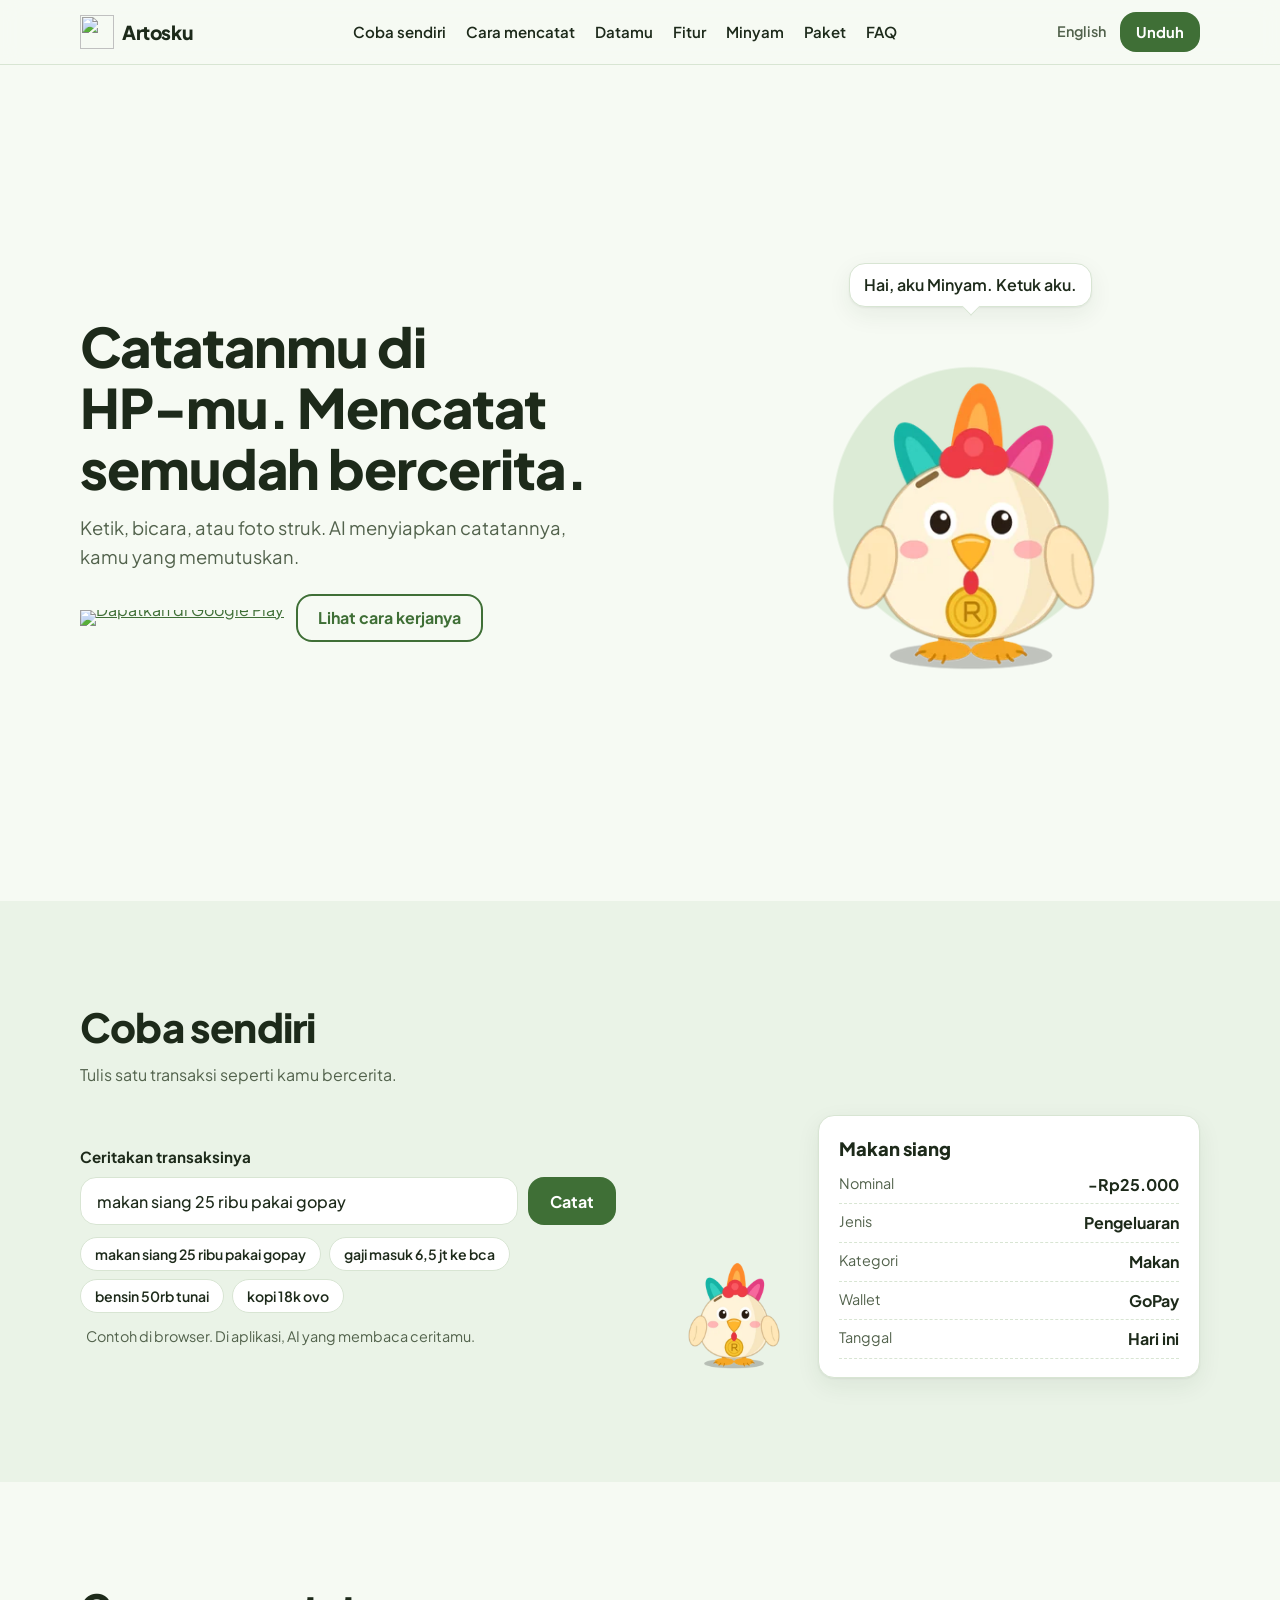
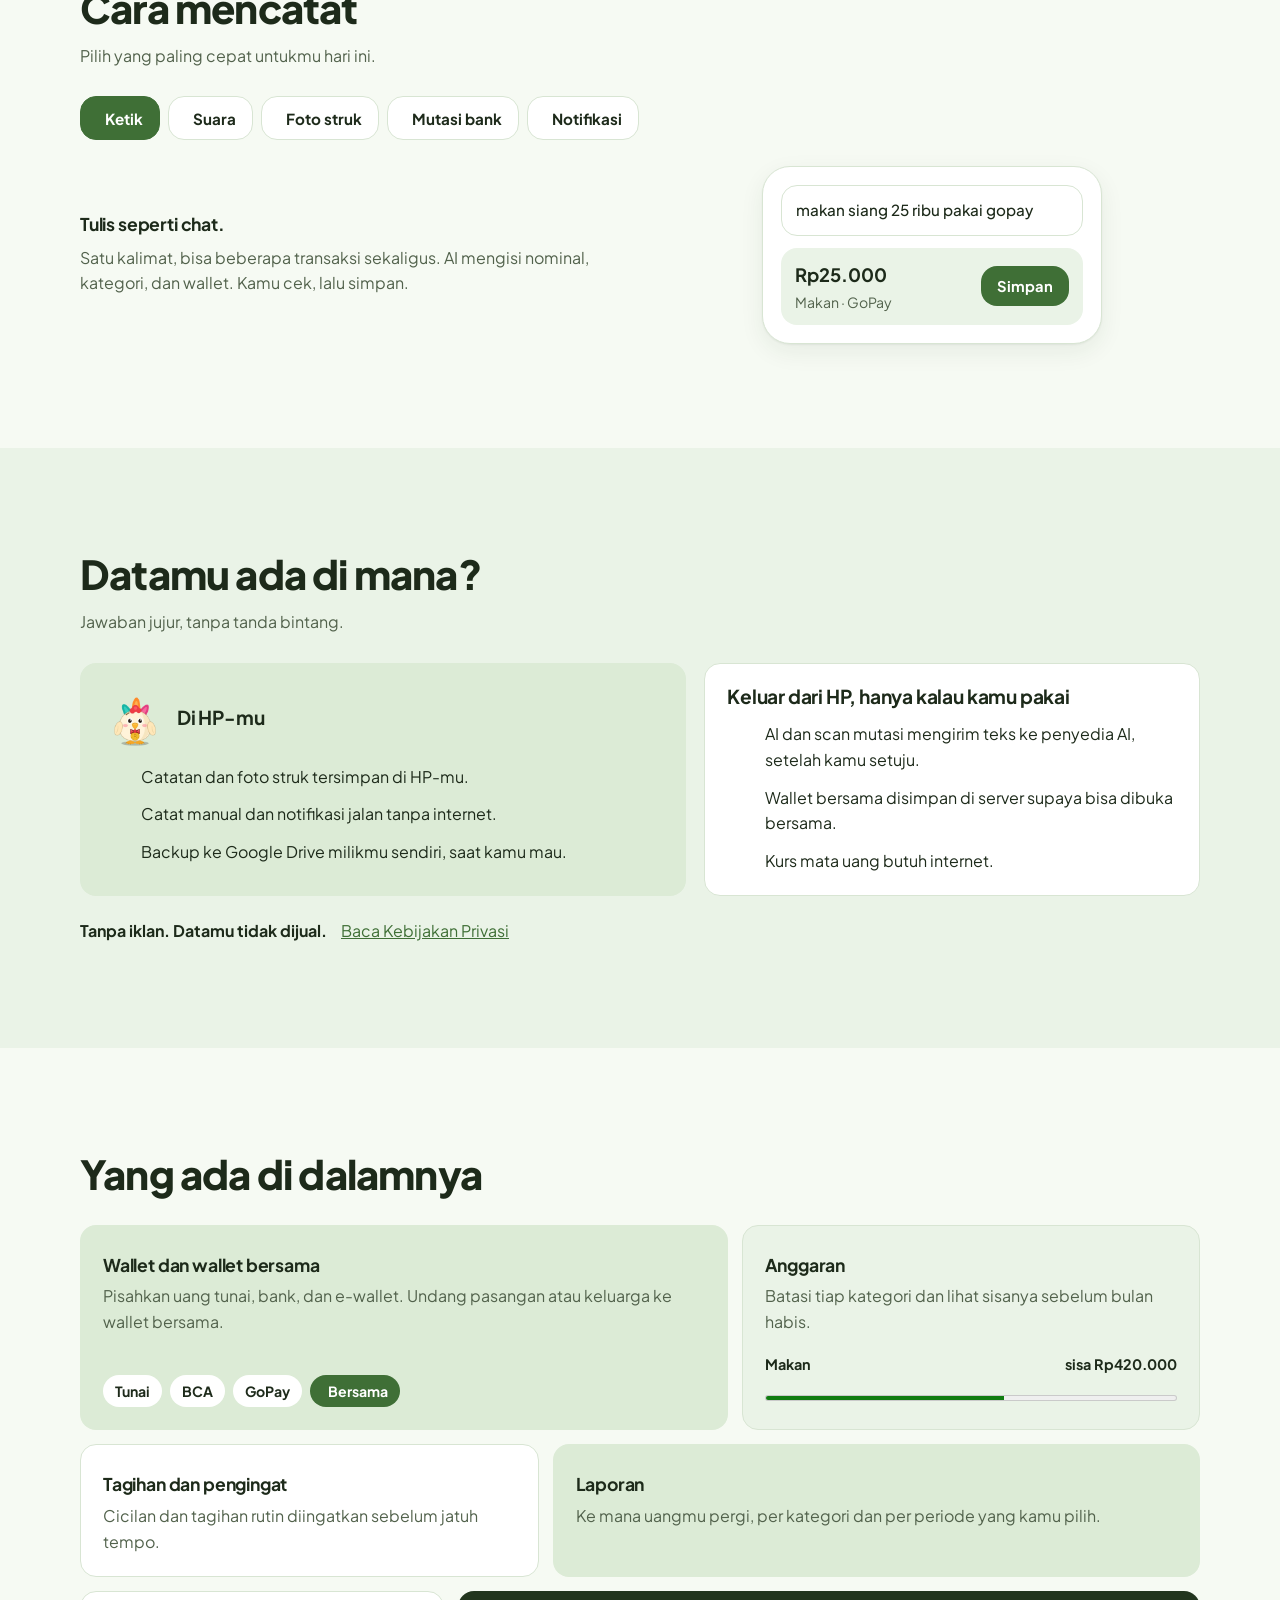
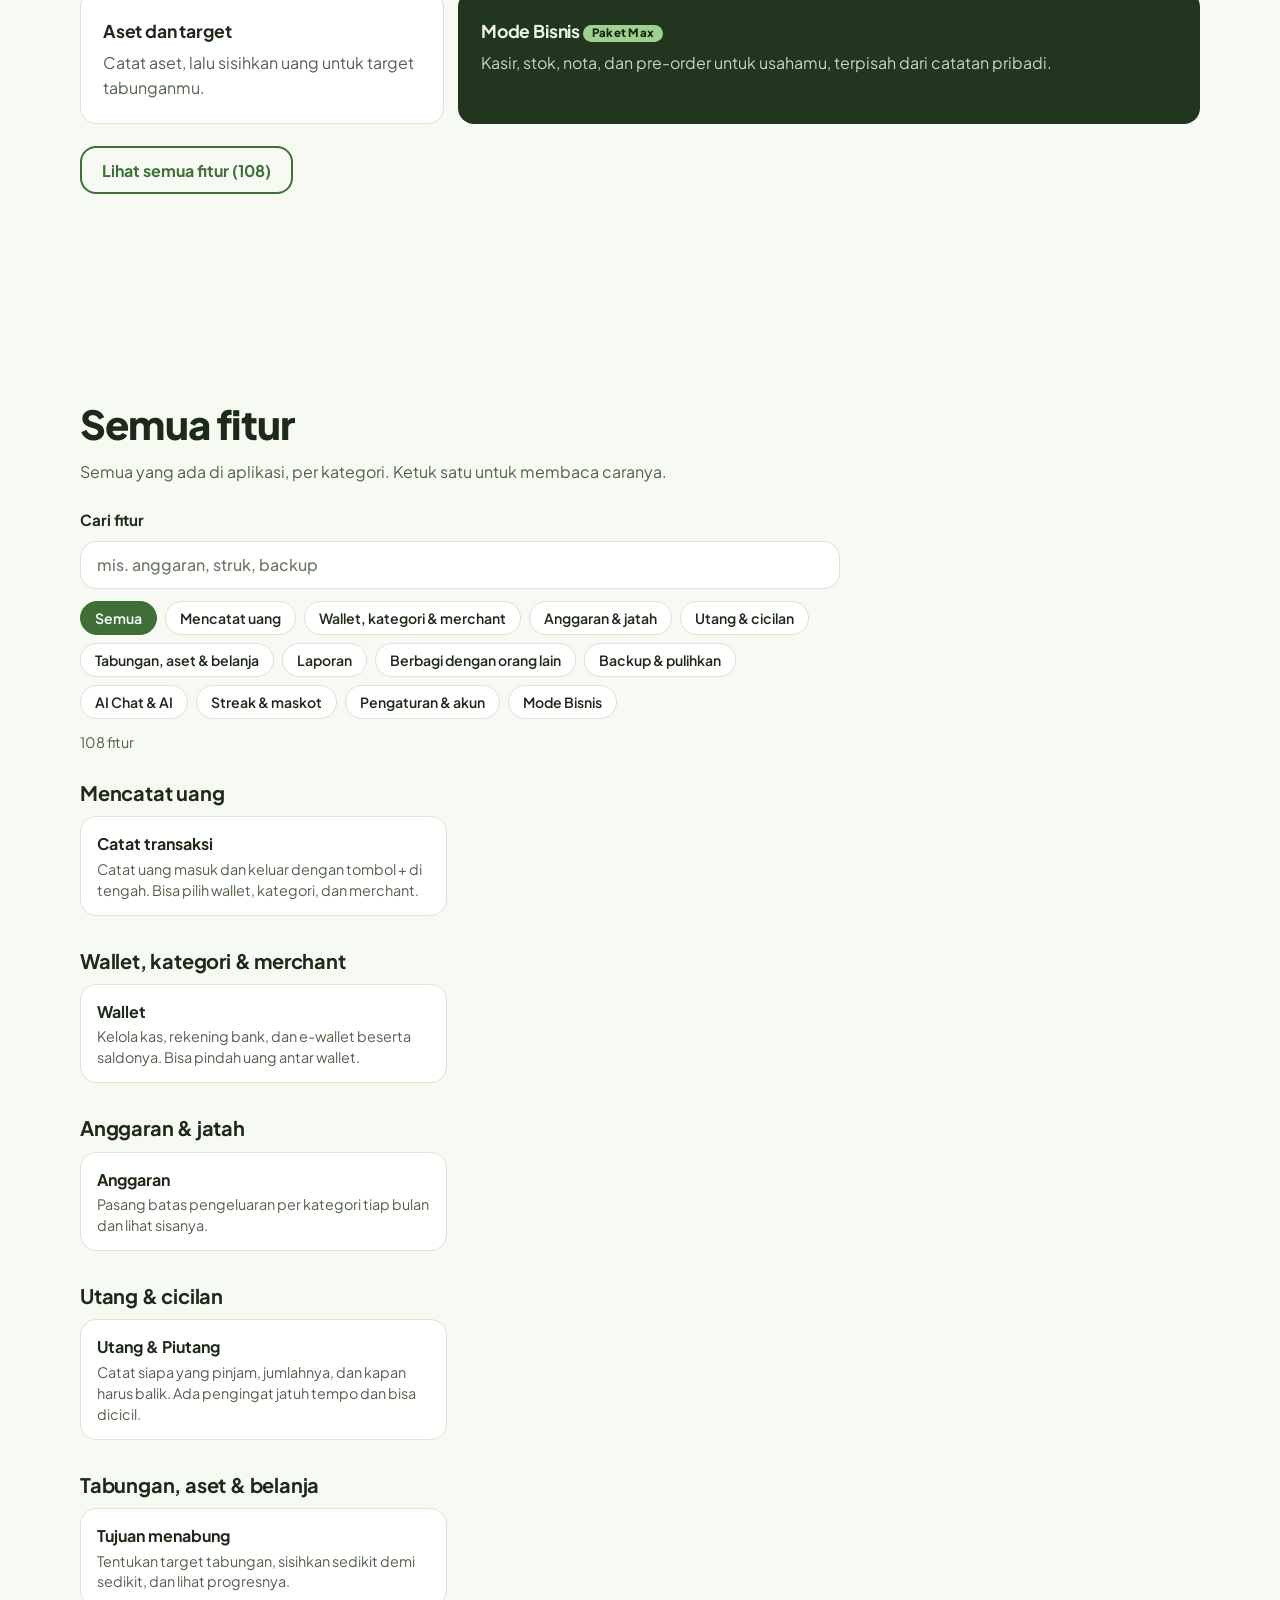
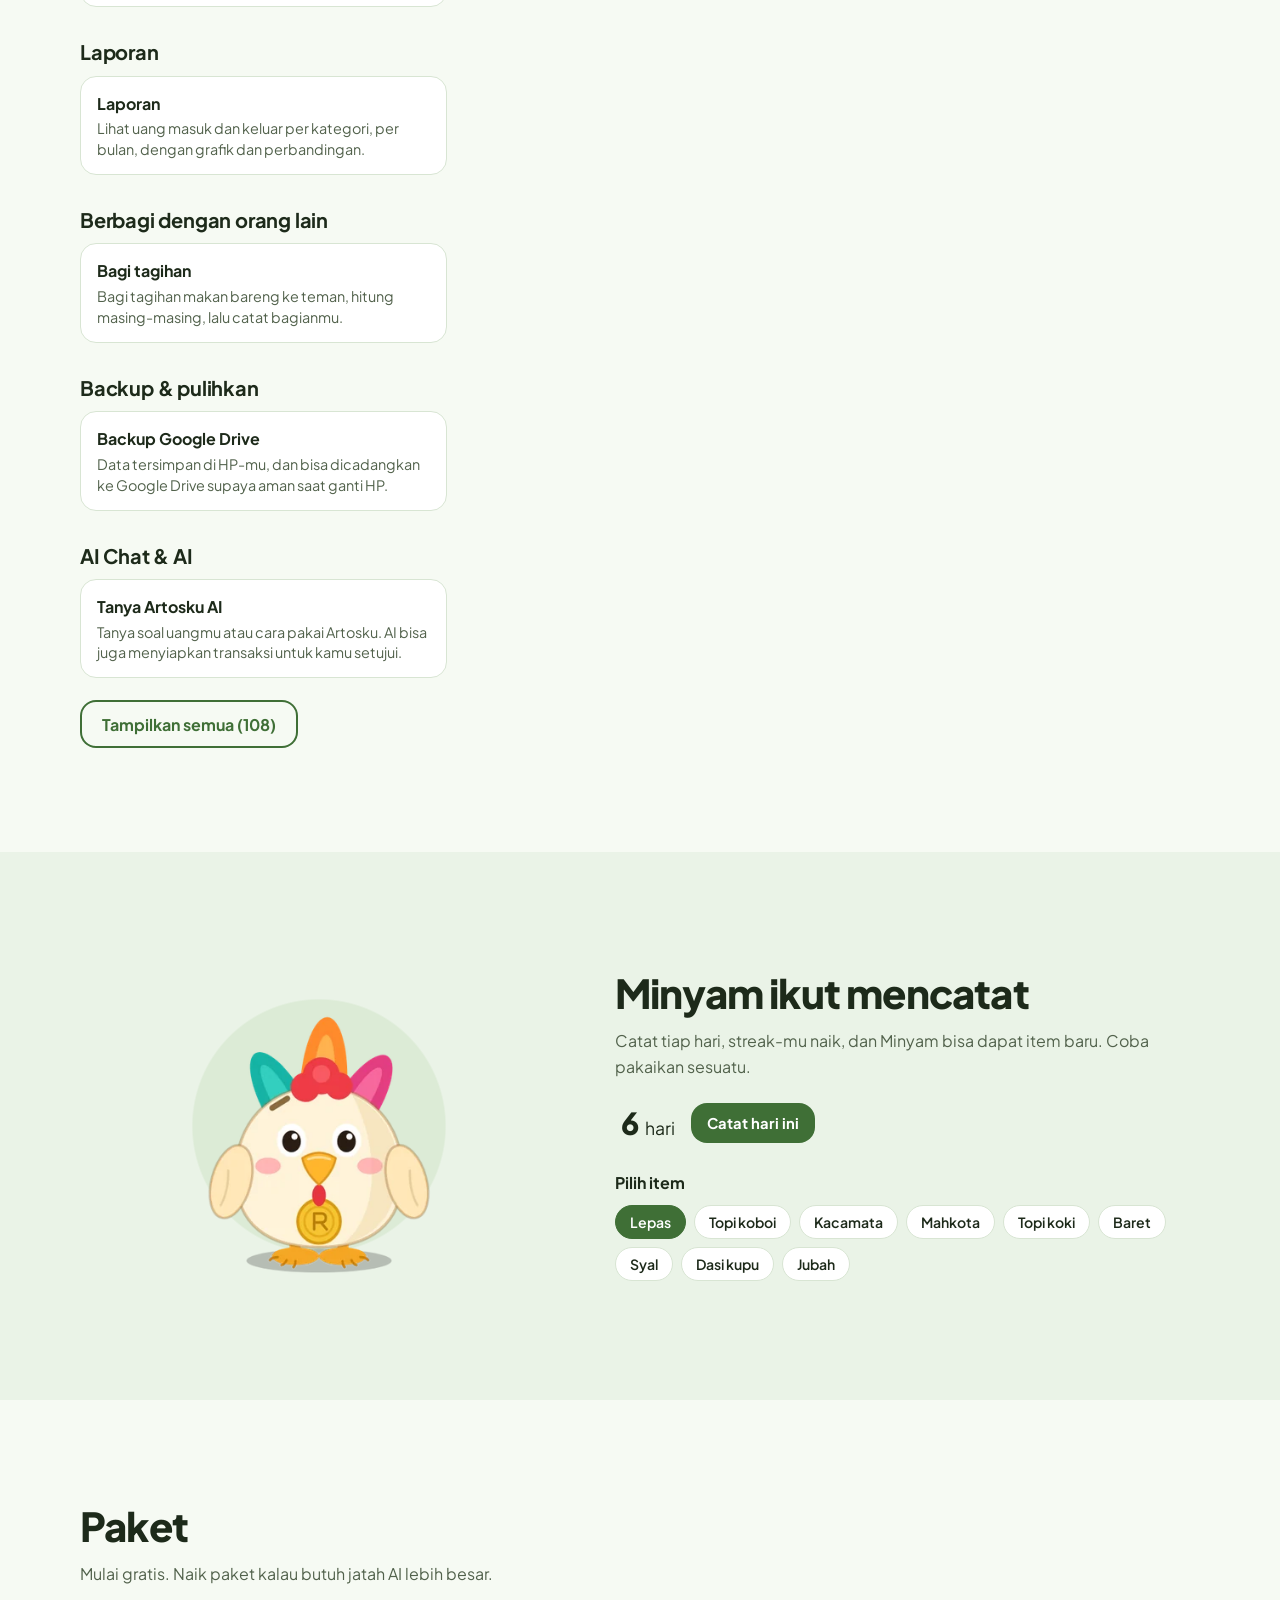
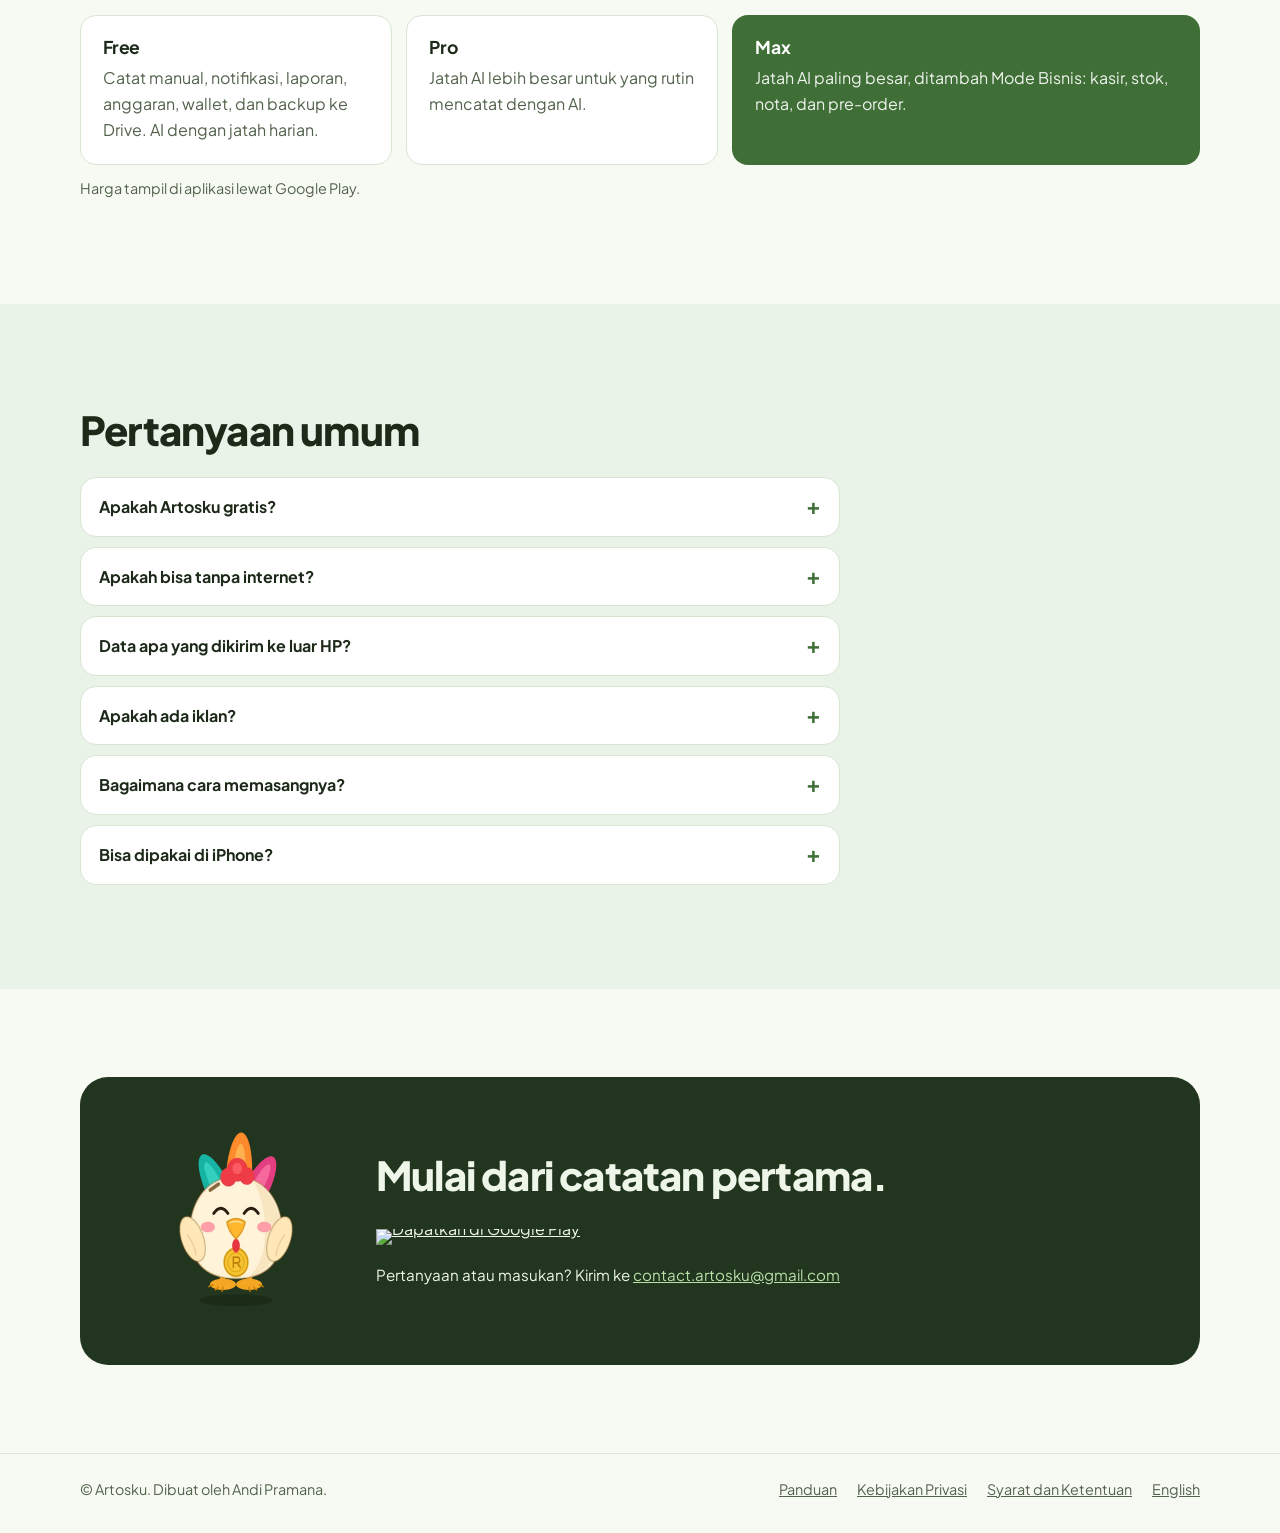
==== commit bbca26d5: "fix(home): all-features list collapsed by default (108 after filtering account/legal/housekeeping en" ====
--- a/index.html
+++ b/index.html
@@ -199,7 +199,7 @@
       <article class="cell cell--asset"><i class="ph ph-target" aria-hidden="true"></i><h3>Aset dan target</h3><p>Catat aset, lalu sisihkan uang untuk target tabunganmu.</p></article>
       <article class="cell cell--biz"><i class="ph ph-storefront" aria-hidden="true"></i><h3>Mode Bisnis <span class="badge">Paket Max</span></h3><p>Kasir, stok, nota, dan pre-order untuk usahamu, terpisah dari catatan pribadi.</p></article>
     </div>
-    <p class="more"><a class="btn btn--ghost" href="#semua">Lihat semua fitur (123)</a></p>
+    <p class="more"><a class="btn btn--ghost" href="#semua">Lihat semua fitur (108)</a></p>
   </div>
 </section>
 
@@ -211,10 +211,11 @@
       <label for="allSearch">Cari fitur</label>
       <input id="allSearch" type="search" placeholder="mis. anggaran, struk, backup" autocomplete="off" />
       <div class="chips" id="allChips" role="group" aria-label="Semua fitur"><button type="button" class="chip" data-g="all" aria-pressed="true">Semua</button><button type="button" class="chip" data-g="catat" aria-pressed="false">Mencatat uang</button><button type="button" class="chip" data-g="wallet" aria-pressed="false">Wallet, kategori &amp; merchant</button><button type="button" class="chip" data-g="anggaran" aria-pressed="false">Anggaran &amp; jatah</button><button type="button" class="chip" data-g="utang" aria-pressed="false">Utang &amp; cicilan</button><button type="button" class="chip" data-g="tabungan" aria-pressed="false">Tabungan, aset &amp; belanja</button><button type="button" class="chip" data-g="laporan" aria-pressed="false">Laporan</button><button type="button" class="chip" data-g="bersama" aria-pressed="false">Berbagi dengan orang lain</button><button type="button" class="chip" data-g="backup" aria-pressed="false">Backup &amp; pulihkan</button><button type="button" class="chip" data-g="ai" aria-pressed="false">AI Chat &amp; AI</button><button type="button" class="chip" data-g="maskot" aria-pressed="false">Streak &amp; maskot</button><button type="button" class="chip" data-g="pengaturan" aria-pressed="false">Pengaturan &amp; akun</button><button type="button" class="chip" data-g="bisnis" aria-pressed="false">Mode Bisnis</button></div>
-      <p class="note" id="allCount" aria-live="polite">123 fitur</p>
-    </div>
-    <div id="allList"><section class="grp" data-g="catat"><h3>Mencatat uang</h3><ul><li data-s="catat transaksi catat uang masuk dan keluar dengan tombol + di tengah. bisa pilih wallet, kategori, dan merchant. catat transaksi pemasukan pengeluaran tambah input record add expense income jajan"><a href="tutorial/#catat_transaksi"><b>Catat transaksi</b><span>Catat uang masuk dan keluar dengan tombol + di tengah. Bisa pilih wallet, kategori, dan merchant.</span></a></li><li data-s="catat pakai ai ucapkan atau ketik "makan siang 25 ribu", ai menyiapkan transaksinya untuk kamu cek dulu. suara ucap bicara ketik bebas ai catat voice speak quick add otomatis ucapkan"><a href="tutorial/#catat_ai_suara"><b>Catat pakai AI</b><span>Ucapkan atau ketik "makan siang 25 ribu", AI menyiapkan transaksinya untuk kamu cek dulu.</span></a></li><li data-s="scan struk foto struk belanja, barang dan totalnya terisi sendiri. ongkir, biaya layanan, dan diskon ikut dibaca. struk scan foto nota kuitansi receipt photo ocr belanja online shopee"><a href="tutorial/#scan_struk"><b>Scan struk</b><span>Foto struk belanja, barang dan totalnya terisi sendiri. Ongkir, biaya layanan, dan diskon ikut dibaca.</span></a></li><li data-s="tambah banyak transaksi sekaligus masukkan beberapa transaksi dalam satu layar, atau pecah satu struk ke beberapa kategori. banyak sekaligus beberapa multi batch many bulk pecah struk banyak sekaligus input massal tambah banyak multi add"><a href="tutorial/#tambah_banyak"><b>Tambah banyak transaksi sekaligus</b><span>Masukkan beberapa transaksi dalam satu layar, atau pecah satu struk ke beberapa kategori.</span></a></li><li data-s="impor mutasi dari pdf baca pdf rekening koran bank jadi daftar transaksi yang bisa dicek lalu disimpan. mutasi pdf rekening koran bank impor import statement rekening csv impor mutasi upload mutasi import statement mutasi bank mutasi pdf"><a href="tutorial/#impor_mutasi"><b>Impor mutasi dari PDF</b><span>Baca PDF rekening koran bank jadi daftar transaksi yang bisa dicek lalu disimpan.</span></a></li><li data-s="catat dari notifikasi notifikasi bank dan dompet digital di hp jadi draf transaksi, kamu tinggal setujui. khusus android. notif notifikasi otomatis bank dompet digital gopay ovo dana notification capture notif bank catat otomatis dari notifikasi baca notifikasi bank notification auto record aplikasi dipantau watched apps pilih aplikasi hubungkan wallet izin notifikasi draf notifikasi"><a href="tutorial/#catat_notif"><b>Catat dari notifikasi</b><span>Notifikasi bank dan dompet digital di HP jadi draf transaksi, kamu tinggal setujui. Khusus Android.</span></a></li><li data-s="aplikasi dipantau dan hapus draf notifikasi bank atur aplikasi bank yang dipantau, hubungkan wallet, nyalakan pemberitahuan draf baru, dan hapus draf atau data notifikasi. aplikasi dipantau pilih aplikasi hapus draf hapus data notifikasi izin notifikasi akses notifikasi tidak masuk draf tidak muncul watched apps clear drafts notification access"><a href="tutorial/#catat_notif_setelan"><b>Aplikasi dipantau dan hapus draf notifikasi bank</b><span>Atur aplikasi bank yang dipantau, hubungkan wallet, nyalakan pemberitahuan draf baru, dan hapus draf atau data notifikasi.</span></a></li><li data-s="biaya transfer catat biaya admin bank bersama transfernya, jadi satu kartu dan saldo wallet asal pas. biaya admin biaya admin fee transfer fee antar bank bi-fast biaya transfer admin transfer fee transfer biaya antar bank admin bank"><a href="tutorial/#biaya_transfer"><b>Biaya transfer</b><span>Catat biaya admin bank bersama transfernya, jadi satu kartu dan saldo wallet asal pas.</span></a></li><li data-s="salin transaksi lama catat ulang transaksi yang mirip dengan sekali ketuk, tanpa mengetik dari awal. salin copy duplikat ulang sama seperti kemarin duplicate kopi copy transaksi transaksi berulang manual kopi transaksi ulang transaksi"><a href="tutorial/#salin_transaksi"><b>Salin transaksi lama</b><span>Catat ulang transaksi yang mirip dengan sekali ketuk, tanpa mengetik dari awal.</span></a></li><li data-s="struk gabungan (banyak kategori) satu struk belanja jadi satu transaksi dengan rincian item dan kategori masing-masing. struk gabungan digabung banyak kategori beberapa kategori rincian item combined split digabung jadi 1 struk bagi kategori split kategori rincian item combined receipt satu struk banyak kategori"><a href="tutorial/#struk_gabungan"><b>Struk gabungan (banyak kategori)</b><span>Satu struk belanja jadi satu transaksi dengan rincian item dan kategori masing-masing.</span></a></li></ul></section><section class="grp" data-g="wallet"><h3>Wallet, kategori &amp; merchant</h3><ul><li data-s="wallet kelola kas, rekening bank, dan e-wallet beserta saldonya. bisa pindah uang antar wallet. wallet dompet saldo rekening bank ewallet e-wallet kas transfer balance account akun bank tambah rekening limit kurs saldo awal arsip urutkan kartu kredit"><a href="tutorial/#wallet"><b>Wallet</b><span>Kelola kas, rekening bank, dan e-wallet beserta saldonya. Bisa pindah uang antar wallet.</span></a></li><li data-s="pocket bagi saldo satu wallet jadi beberapa kantong, mis. dana darurat atau liburan. pocket kantong amplop sub wallet dana darurat liburan alokasi envelope bagi saldo alokasi dana target pocket alokasi awal atur dana tambah dana kurangi dana"><a href="tutorial/#pocket"><b>Pocket</b><span>Bagi saldo satu wallet jadi beberapa kantong, mis. Dana Darurat atau Liburan.</span></a></li><li data-s="pindah dana antar pocket pindahkan dana dari satu pocket ke pocket atau wallet lain, tercatat rapi. pindah transfer pocket antar pocket pindah dana geser dana move pindah pocket pindah antar pocket move between pockets"><a href="tutorial/#pindah_pocket"><b>Pindah dana antar pocket</b><span>Pindahkan dana dari satu pocket ke pocket atau wallet lain, tercatat rapi.</span></a></li><li data-s="mata uang pilih mata uang utama dan catat wallet atau transaksi dalam mata uang lain, kursnya diperbarui tiap hari. mata uang kurs dolar usd euro currency exchange rupiah valas ganti mata uang mata uang utama exchange rate"><a href="tutorial/#mata_uang"><b>Mata uang</b><span>Pilih mata uang utama dan catat wallet atau transaksi dalam mata uang lain, kursnya diperbarui tiap hari.</span></a></li><li data-s="kategori atur kategori pemasukan dan pengeluaran, bertingkat sampai subkategori. kategori subkategori kelompok category categories label"><a href="tutorial/#kategori"><b>Kategori</b><span>Atur kategori pemasukan dan pengeluaran, bertingkat sampai subkategori.</span></a></li><li data-s="pembelajaran kategori artosku mengingat kategori yang kamu pilih untuk deskripsi tertentu, dan kamu bisa mengubahnya. belajar pembelajaran ingat otomatis kategori learning remember mapping pemetaan"><a href="tutorial/#belajar_kategori"><b>Pembelajaran kategori</b><span>Artosku mengingat kategori yang kamu pilih untuk deskripsi tertentu, dan kamu bisa mengubahnya.</span></a></li><li data-s="merchant lihat ke mana uang paling banyak keluar dan dari mana masuk, dengan kategori bawaan tiap tempat. merchant toko tempat warung langganan store shop vendor"><a href="tutorial/#merchant"><b>Merchant</b><span>Lihat ke mana uang paling banyak keluar dan dari mana masuk, dengan kategori bawaan tiap tempat.</span></a></li></ul></section><section class="grp" data-g="anggaran"><h3>Anggaran &amp; jatah</h3><ul><li data-s="anggaran pasang batas pengeluaran per kategori tiap bulan dan lihat sisanya. anggaran budget batas limit jatah hemat boros sisa periode peringatan batas bulanan limit bulanan warning bandingkan anggaran budget bulanan monthly budget"><a href="tutorial/#anggaran"><b>Anggaran</b><span>Pasang batas pengeluaran per kategori tiap bulan dan lihat sisanya.</span></a></li><li data-s="anggaran harian (batas per kategori tiap hari) batas pengeluaran per kategori untuk tiap hari, dengan aturan khusus untuk hari tertentu (mis. jumat atau akhir pekan) atau satu tanggal. beda dengan jatah harian yang dihitung otomatis dari semua uangmu. anggaran harian batas harian batas per hari batas pengeluaran harian budget harian limit harian batas jajan harian batas jajan per hari aturan khusus per hari hari jumat akhir pekan tanggal khusus per tanggal tanpa batas daily budget daily limit limit per day spending limit per day weekend limit special date no limit"><a href="tutorial/#anggaran_harian"><b>Anggaran harian (batas per kategori tiap hari)</b><span>Batas pengeluaran per kategori untuk tiap hari, dengan aturan khusus untuk hari tertentu (mis. Jumat atau akhir pekan) atau satu tanggal. Beda dengan Jatah Harian yang dihitung otomatis dari semua uangmu.</span></a></li><li data-s="jatah harian hitung boleh jajan berapa per hari sampai gajian, ditemani maskot. jatah harian per hari jajan uang saku daily allowance uang harian boleh jajan sisa uang sampai gajian daily budget jatah jajan perhitungan atur perhitungan uang yang dihitung tagihan sebelum gajian"><a href="tutorial/#jatah_harian"><b>Jatah harian</b><span>Hitung boleh jajan berapa per hari sampai gajian, ditemani maskot.</span></a></li><li data-s="kecualikan transaksi dari jatah belanja besar atau uang titipan tidak ikut menghabiskan jatah harian dan mingguan. pilih per transaksi: dibagi rata ke sisa hari, atau diabaikan sepenuhnya. bisa dibatalkan kapan saja. kecualikan transaksi dikecualikan dari jatah kecualikan dari jatah jangan dihitung jatah tidak dihitung jatah jangan dihitung di jatah abaikan transaksi abaikan dari jatah transaksi dikecualikan belanja besar jatah dibagi rata diabaikan lepaskan pengecualian batalkan pengecualian exclude transaction exclude from allowance leave out of allowance do not count in allowance ignore transaction allowance excluded transactions spread evenly"><a href="tutorial/#jatah_dikecualikan"><b>Kecualikan transaksi dari jatah</b><span>Belanja besar atau uang titipan tidak ikut menghabiskan jatah harian dan mingguan. Pilih per transaksi: dibagi rata ke sisa hari, atau diabaikan sepenuhnya. Bisa dibatalkan kapan saja.</span></a></li><li data-s="transaksi berulang tagihan dan langganan rutin dicatat otomatis di tanggalnya, dengan pengingat. berulang rutin tagihan langganan bulanan otomatis recurring subscription bill sewa harian mingguan tahunan weekly monthly yearly daily frekuensi tiap minggu tiap bulan tiap tahun setiap bulan tagihan rutin bayar rutin pengingat tagihan"><a href="tutorial/#berulang"><b>Transaksi berulang</b><span>Tagihan dan langganan rutin dicatat otomatis di tanggalnya, dengan pengingat.</span></a></li><li data-s="periode laporan (tanggal gajian) atur kapan "bulan ini" dimulai, misalnya tiap tanggal gajian. periode gajian tanggal cutoff awal bulan payday period bulan ini tanggal gajian report period"><a href="tutorial/#periode_laporan"><b>Periode laporan (tanggal gajian)</b><span>Atur kapan "bulan ini" dimulai, misalnya tiap tanggal gajian.</span></a></li></ul></section><section class="grp" data-g="utang"><h3>Utang &amp; cicilan</h3><ul><li data-s="utang &amp; piutang catat siapa yang pinjam, jumlahnya, dan kapan harus balik. ada pengingat jatuh tempo dan bisa dicicil. utang hutang piutang pinjam pinjaman tagih cicil debt loan lend borrow owe kasbon"><a href="tutorial/#utang_piutang"><b>Utang &amp; Piutang</b><span>Catat siapa yang pinjam, jumlahnya, dan kapan harus balik. Ada pengingat jatuh tempo dan bisa dicicil.</span></a></li><li data-s="cicilan &amp; paylater catat cicilan, kredit, dan tagihan paylater supaya tahu sisa dan jatuh temponya. cicilan kredit paylater kartu kredit angsuran installment credit credit card kredivo bayar bulanan kredit motor cicil bunga denda denda telat interest late fee tenor"><a href="tutorial/#cicilan"><b>Cicilan &amp; Paylater</b><span>Catat cicilan, kredit, dan tagihan paylater supaya tahu sisa dan jatuh temponya.</span></a></li><li data-s="arisan catat arisanmu: setoran tiap periode jalan otomatis dan pot yang kamu terima tercatat di giliranmu. arisan kocokan giliran setoran pot iuran rotating savings club setoran arisan pot arisan iuran arisan arisan rt rotating savings ngocok"><a href="tutorial/#arisan"><b>Arisan</b><span>Catat arisanmu: setoran tiap periode jalan otomatis dan pot yang kamu terima tercatat di giliranmu.</span></a></li><li data-s="paylater belanja pakai wallet paylater jadi cicilan otomatis, dan tagihannya tinggal dibayar dari wallet lain. paylater bayar nanti kredit belanja kartu kredit limit tagihan pay later credit card bnpl spaylater cicilan belanja buy now pay later limit paylater tagihan paylater kredivo"><a href="tutorial/#paylater"><b>Paylater</b><span>Belanja pakai wallet paylater jadi cicilan otomatis, dan tagihannya tinggal dibayar dari wallet lain.</span></a></li></ul></section><section class="grp" data-g="tabungan"><h3>Tabungan, aset &amp; belanja</h3><ul><li data-s="tujuan menabung tentukan target tabungan, sisihkan sedikit demi sedikit, dan lihat progresnya. nabung tabungan target tujuan impian saving savings goal pocket kantong target menabung tujuan nabung celengan savings goal target tanggal sisihkan tabung di jalur on track"><a href="tutorial/#tabungan"><b>Tujuan menabung</b><span>Tentukan target tabungan, sisihkan sedikit demi sedikit, dan lihat progresnya.</span></a></li><li data-s="aset catat barang atau investasi berharga dan pantau nilainya dari waktu ke waktu. aset investasi emas saham properti kendaraan harta asset investment gold stock"><a href="tutorial/#aset"><b>Aset</b><span>Catat barang atau investasi berharga dan pantau nilainya dari waktu ke waktu.</span></a></li><li data-s="daftar belanja tulis daftar belanja, centang yang sudah dibeli, lalu catat jadi transaksi. daftar belanja belanja shopping list grocery catatan belanja beli shopping list groceries list belanja belanjaan"><a href="tutorial/#daftar_belanja"><b>Daftar belanja</b><span>Tulis daftar belanja, centang yang sudah dibeli, lalu catat jadi transaksi.</span></a></li><li data-s="pemakaian barang catat barang yang habis atau terbuang supaya tahu seberapa cepat belanjaanmu terpakai. pemakaian habis terbuang stok rumah usage used up waste pantry barang habis item usage dibuang mubazir habis dipakai"><a href="tutorial/#pemakaian_barang"><b>Pemakaian barang</b><span>Catat barang yang habis atau terbuang supaya tahu seberapa cepat belanjaanmu terpakai.</span></a></li></ul></section><section class="grp" data-g="laporan"><h3>Laporan</h3><ul><li data-s="laporan lihat uang masuk dan keluar per kategori, per bulan, dengan grafik dan perbandingan. laporan grafik ringkasan statistik bulanan report chart summary analisis"><a href="tutorial/#laporan"><b>Laporan</b><span>Lihat uang masuk dan keluar per kategori, per bulan, dengan grafik dan perbandingan.</span></a></li></ul></section><section class="grp" data-g="bersama"><h3>Berbagi dengan orang lain</h3><ul><li data-s="bagi tagihan bagi tagihan makan bareng ke teman, hitung masing-masing, lalu catat bagianmu. bagi patungan split bill bareng teman tagihan makan bareng urunan split bill bagi tagihan iuran bareng bayar bareng bagi rata bill split share bill with friends sama teman"><a href="tutorial/#split"><b>Bagi tagihan</b><span>Bagi tagihan makan bareng ke teman, hitung masing-masing, lalu catat bagianmu.</span></a></li><li data-s="wallet bersama satu wallet dipakai berdua atau bersama keluarga, semua anggota bisa mencatat. bersama berdua keluarga pasangan shared together family couple patungan wallet wallet bersama dompet bersama shared wallet keuangan keluarga family wallet undang anggota"><a href="tutorial/#wallet_bersama"><b>Wallet bersama</b><span>Satu wallet dipakai berdua atau bersama keluarga, semua anggota bisa mencatat.</span></a></li><li data-s="undang anggota wallet bersama ajak teman atau keluarga memakai satu wallet bersama lewat undangan. undang ajak anggota gabung invite member join keluarga undang anggota undang teman gabung wallet bersama ajak anggota"><a href="tutorial/#undang_anggota"><b>Undang anggota Wallet Bersama</b><span>Ajak teman atau keluarga memakai satu wallet bersama lewat undangan.</span></a></li><li data-s="kontak simpan teman yang sering kamu kirimi atau tagih, supaya cepat dipilih. kontak teman orang contact friend people"><a href="tutorial/#kontak"><b>Kontak</b><span>Simpan teman yang sering kamu kirimi atau tagih, supaya cepat dipilih.</span></a></li><li data-s="saling kirim transaksi kirim catatan transaksi ke temanmu yang juga pakai artosku, dan terima dari mereka. kirim saling kirim teman terima transfer share send friend bagikan kirim uang minta uang transfer ke teman send money request money kirim ke teman"><a href="tutorial/#saling_kirim"><b>Saling kirim transaksi</b><span>Kirim catatan transaksi ke temanmu yang juga pakai Artosku, dan terima dari mereka.</span></a></li></ul></section><section class="grp" data-g="backup"><h3>Backup &amp; pulihkan</h3><ul><li data-s="backup google drive data tersimpan di hp-mu, dan bisa dicadangkan ke google drive supaya aman saat ganti hp. backup cadangan google drive drive pulihkan restore ganti hp data aman sync simpan data pindah hp"><a href="tutorial/#backup_drive"><b>Backup Google Drive</b><span>Data tersimpan di HP-mu, dan bisa dicadangkan ke Google Drive supaya aman saat ganti HP.</span></a></li><li data-s="backup otomatis ke google drive nyalakan backup otomatis, hubungkan atau putuskan akun google drive, dan pulihkan dari backup lama. backup otomatis auto backup automatic backup hubungkan drive putuskan drive ganti akun drive akun google drive restore pulihkan data batalkan pemulihan kembalikan data lama undo restore slot backup backup sekarang ganti hp pindah hp hp baru new phone restore backup restore my backup restore on a new phone disconnect drive connect drive"><a href="tutorial/#backup_otomatis"><b>Backup otomatis ke Google Drive</b><span>Nyalakan Backup otomatis, hubungkan atau putuskan akun Google Drive, dan pulihkan dari backup lama.</span></a></li><li data-s="ekspor &amp; impor excel simpan transaksi ke file excel, atau masukkan dari excel. excel xlsx ekspor export impor import csv file unduh download backup excel spreadsheet"><a href="tutorial/#excel"><b>Ekspor &amp; impor Excel</b><span>Simpan transaksi ke file Excel, atau masukkan dari Excel.</span></a></li><li data-s="backup excel otomatis ke folder download simpan backup excel sendiri ke folder download hp, harian, mingguan, atau bulanan. backup excel otomatis excel otomatis folder download simpan excel excel harian excel mingguan excel bulanan auto excel excel backup schedule download folder backup excel otomatis ke folder download excel ke folder download simpan excel ke folder download otomatis ke folder download"><a href="tutorial/#backup_excel_otomatis"><b>Backup Excel otomatis ke folder Download</b><span>Simpan backup Excel sendiri ke folder Download HP, harian, mingguan, atau bulanan.</span></a></li><li data-s="impor excel versi lama atau pulihkan dari excel pulihkan semua data dari file backup excel, atau tambahkan data dari file excel versi lama. impor excel import excel excel lama excel versi lama pulihkan dari excel restore excel tambahkan data masukkan excel upload excel restore from excel"><a href="tutorial/#impor_excel_lama"><b>Impor Excel versi lama atau pulihkan dari Excel</b><span>Pulihkan semua data dari file backup Excel, atau tambahkan data dari file Excel versi lama.</span></a></li></ul></section><section class="grp" data-g="ai"><h3>AI Chat &amp; AI</h3><ul><li data-s="tanya artosku ai tanya soal uangmu atau cara pakai artosku. ai bisa juga menyiapkan transaksi untuk kamu setujui. ai chat tanya asisten bot kuai assistant ask"><a href="tutorial/#ai_chat"><b>Tanya Artosku AI</b><span>Tanya soal uangmu atau cara pakai Artosku. AI bisa juga menyiapkan transaksi untuk kamu setujui.</span></a></li><li data-s="pemakaian ai &amp; voucher lihat sisa kuota ai hari ini dan voucher tambahan. kuota voucher sisa limit ai pemakaian ai quota usage tambahan"><a href="tutorial/#pemakaian_ai"><b>Pemakaian AI &amp; voucher</b><span>Lihat sisa kuota AI hari ini dan voucher tambahan.</span></a></li><li data-s="persetujuan fitur ai (izinkan atau cabut) izinkan atau cabut izin fitur ai. kalau dicabut, fitur ai berhenti sampai kamu mengizinkannya lagi; fitur lain tidak terpengaruh. persetujuan ai izin ai izinkan fitur ai cabut izin matikan ai nonaktifkan ai ai consent turn off ai disable ai withdraw consent data ke deepseek privasi ai"><a href="tutorial/#persetujuan_ai"><b>Persetujuan fitur AI (izinkan atau cabut)</b><span>Izinkan atau cabut izin fitur AI. Kalau dicabut, fitur AI berhenti sampai kamu mengizinkannya lagi; fitur lain tidak terpengaruh.</span></a></li></ul></section><section class="grp" data-g="maskot"><h3>Streak &amp; maskot</h3><ul><li data-s="streak &amp; maskotmu catat tiap hari untuk menjaga streak, buka kotak hadiah, dan rawat rumah maskotmu. streak maskot minyam ayam hadiah koin rumah mascot chicken game gift coin hadiah harian gamifikasi api streak kotak hadiah freeze streak freeze beku bolos melewatkan hari streak putus freeze kedaluwarsa freeze hilang skip a day missed a day"><a href="tutorial/#streak_maskot"><b>Streak &amp; maskotmu</b><span>Catat tiap hari untuk menjaga streak, buka kotak hadiah, dan rawat rumah maskotmu.</span></a></li><li data-s="toko item maskot tukar koin streak dengan topi, aksesori, dan dekorasi untuk maskotmu. toko item koin topi aksesori dekorasi beli shop coins hat accessory beli item topi maskot"><a href="tutorial/#toko_maskot"><b>Toko item maskot</b><span>Tukar koin streak dengan topi, aksesori, dan dekorasi untuk maskotmu.</span></a></li><li data-s="koleksi maskot lihat semua item yang sudah kamu punya dan pakaikan ke maskot. koleksi punya pakai item collection wear dress inventory"><a href="tutorial/#koleksi_maskot"><b>Koleksi maskot</b><span>Lihat semua item yang sudah kamu punya dan pakaikan ke maskot.</span></a></li></ul></section><section class="grp" data-g="pengaturan"><h3>Pengaturan &amp; akun</h3><ul><li data-s="kunci aplikasi (pin &amp; biometrik) kunci artosku dengan pin, sidik jari, atau wajah supaya catatanmu tidak dibuka orang lain. pin kunci biometrik sidik jari wajah aman privasi lock fingerprint face security password kunci aplikasi app lock keamanan ubah pin ganti pin lupa pin"><a href="tutorial/#kunci_pin"><b>Kunci aplikasi (PIN &amp; biometrik)</b><span>Kunci Artosku dengan PIN, sidik jari, atau wajah supaya catatanmu tidak dibuka orang lain.</span></a></li><li data-s="tampilan, bahasa &amp; tema ganti bahasa indonesia atau inggris, ukuran teks, dan mode gelap atau terang. tampilan bahasa tema gelap terang dark light english inggris ukuran teks font language theme dark mode mode gelap warna mode terang light mode tema warna ganti warna warna aplikasi ukuran huruf tulisan kecil tulisan besar text size font size bigger text ganti bahasa change language ikut sistem"><a href="tutorial/#tampilan"><b>Tampilan, bahasa &amp; tema</b><span>Ganti bahasa Indonesia atau Inggris, ukuran teks, dan mode gelap atau terang.</span></a></li><li data-s="atur beranda pilih bagian beranda yang tampil dan atur urutannya. beranda atur urutan tampil sembunyikan home dashboard arrange layout"><a href="tutorial/#atur_beranda"><b>Atur Beranda</b><span>Pilih bagian Beranda yang tampil dan atur urutannya.</span></a></li><li data-s="widget layar utama hp pasang widget artosku di layar hp untuk lihat ringkasan dan catat cepat. widget layar utama home screen pintasan shortcut"><a href="tutorial/#widget_hp"><b>Widget layar utama HP</b><span>Pasang widget Artosku di layar HP untuk lihat ringkasan dan catat cepat.</span></a></li><li data-s="paket pro &amp; max kuota ai lebih besar dan mode bisnis. pilih paket yang cocok untukmu. langganan paket pro max premium berlangganan bayar subscription plan upgrade harga price"><a href="tutorial/#langganan"><b>Paket Pro &amp; Max</b><span>Kuota AI lebih besar dan Mode Bisnis. Pilih paket yang cocok untukmu.</span></a></li><li data-s="pengumuman info dan kabar gangguan dari tim artosku. pengumuman info kabar gangguan berita announcement news update"><a href="tutorial/#pengumuman"><b>Pengumuman</b><span>Info dan kabar gangguan dari tim Artosku.</span></a></li><li data-s="pusat panduan panduan singkat tiap menu yang bisa diputar kapan saja. panduan cara pakai bantuan petunjuk guide help how to tour"><a href="tutorial/#panduan"><b>Pusat panduan</b><span>Panduan singkat tiap menu yang bisa diputar kapan saja.</span></a></li><li data-s="traktir matcha kalau artosku berguna, kamu bisa mentraktir tim dengan segelas matcha. traktir matcha donasi dukung tip donate support"><a href="tutorial/#dukung"><b>Traktir Matcha</b><span>Kalau Artosku berguna, kamu bisa mentraktir tim dengan segelas matcha.</span></a></li><li data-s="ganti akun pindah antar akun yang tersimpan di hp ini tanpa masuk ulang. ganti akun pindah akun tambah akun akun lain banyak akun switch account multi account another account multi akun"><a href="tutorial/#ganti_akun"><b>Ganti akun</b><span>Pindah antar akun yang tersimpan di HP ini tanpa masuk ulang.</span></a></li><li data-s="kebijakan privasi &amp; syarat baca bagaimana datamu dijaga dan aturan memakai artosku. privasi kebijakan syarat ketentuan data aman privacy terms policy persetujuan consent"><a href="tutorial/#privasi_syarat"><b>Kebijakan privasi &amp; syarat</b><span>Baca bagaimana datamu dijaga dan aturan memakai Artosku.</span></a></li><li data-s="ganti nama anggaran beri anggaran namamu sendiri (mis. "makan sebulan"). kartu, ringkasan di beranda, peringatan, tabel bandingkan, dan ai chat memakai nama itu. dikosongkan, kembali ke nama kategorinya. ganti nama anggaran rename anggaran ubah nama anggaran nama anggaran nama sendiri anggaran kasih nama anggaran beri nama anggaran anggaran tanpa nama kategori nama kartu anggaran rename budget rename a budget budget name name a budget change budget name custom budget name"><a href="tutorial/#anggaran_ganti_nama"><b>Ganti nama anggaran</b><span>Beri anggaran namamu sendiri (mis. "Makan sebulan"). Kartu, ringkasan di Beranda, peringatan, tabel Bandingkan, dan AI Chat memakai nama itu. Dikosongkan, kembali ke nama kategorinya.</span></a></li><li data-s="satu anggaran untuk beberapa kategori gabungkan beberapa kategori (mis. makan di luar dan belanja dapur) dalam satu anggaran dengan satu batas dan satu nama. satu kategori hanya boleh ada di satu anggaran per periode, jadi tidak pernah terhitung dua kali. gabung anggaran gabungkan anggaran anggaran grup anggaran gabungan gabung kategori anggaran beberapa kategori satu anggaran satu anggaran banyak kategori banyak kategori satu anggaran anggaran beberapa kategori kategori mana saja anggaran ubah kategori anggaran combine budgets group budget merge budgets several categories one budget multiple categories budget one budget for many categories change budget categories"><a href="tutorial/#anggaran_banyak_kategori"><b>Satu anggaran untuk beberapa kategori</b><span>Gabungkan beberapa kategori (mis. Makan di luar dan Belanja dapur) dalam satu anggaran dengan satu batas dan satu nama. Satu kategori hanya boleh ada di satu anggaran per periode, jadi tidak pernah terhitung dua kali.</span></a></li><li data-s="hitung subkategori di anggaran untuk kategori induk (yang punya subkategori), nyalakan "hitung juga subkategorinya" supaya pengeluaran semua subkategori ikut masuk anggaran. awalnya mati. subkategori yang punya anggaran sendiri tidak dihitung di anggaran induk. subkategori anggaran hitung subkategori hitung juga subkategori kategori anak anggaran kategori anak anggaran kategori induk anggaran induk semua turunan kategori turunan kategori anggaran subkategori ikut anggaran subkategori tidak terhitung count subcategories include subcategories subcategory budget child categories budget parent category budget subcategories not counted"><a href="tutorial/#anggaran_subkategori"><b>Hitung subkategori di anggaran</b><span>Untuk kategori induk (yang punya subkategori), nyalakan "Hitung juga subkategorinya" supaya pengeluaran semua subkategori ikut masuk anggaran. Awalnya mati. Subkategori yang punya anggaran sendiri tidak dihitung di anggaran induk.</span></a></li><li data-s="sidik jari atau wajah sebagai kunci setelah pin dibuat, buka artosku cukup dengan sidik jari atau wajah. biometrik sidik jari fingerprint wajah face id face unlock kunci sidik jari biometric unlock"><a href="tutorial/#biometrik"><b>Sidik jari atau wajah sebagai kunci</b><span>Setelah PIN dibuat, buka Artosku cukup dengan sidik jari atau wajah.</span></a></li><li data-s="matikan pin atau kunci aplikasi hapus pin supaya artosku terbuka tanpa kunci lagi. nonaktifkan pin matikan pin hapus pin hilangkan pin matikan kunci tanpa pin turn off pin remove pin disable pin disable lock ubah pin ganti pin"><a href="tutorial/#nonaktifkan_pin"><b>Matikan PIN atau kunci aplikasi</b><span>Hapus PIN supaya Artosku terbuka tanpa kunci lagi.</span></a></li><li data-s="kata sandi akun (ubah atau tambah) ganti kata sandi akunmu, atau tambah kata sandi kalau kamu masuk lewat google supaya bisa masuk dengan email juga. kata sandi password ganti password ubah kata sandi tambah kata sandi sandi akun ganti sandi lupa password change password add password masuk pakai email login email"><a href="tutorial/#kata_sandi"><b>Kata sandi akun (ubah atau tambah)</b><span>Ganti kata sandi akunmu, atau tambah kata sandi kalau kamu masuk lewat Google supaya bisa masuk dengan email juga.</span></a></li><li data-s="ubah nama dan foto profil ubah nama panggilan, pilih foto profil, atau sembunyikan nama dan email di kartu profil. ubah nama ganti nama nama panggilan edit profil foto profil ganti foto avatar sembunyikan nama sembunyikan email lihat profil change name profile photo edit profile hide name"><a href="tutorial/#ubah_nama"><b>Ubah nama dan foto profil</b><span>Ubah nama panggilan, pilih foto profil, atau sembunyikan nama dan email di kartu profil.</span></a></li><li data-s="keluar dari akun keluar dari akun artosku di hp ini. keluar logout log out sign out keluar akun keluar dari akun tutup akun di hp ganti akun google"><a href="tutorial/#keluar_akun"><b>Keluar dari akun</b><span>Keluar dari akun Artosku di HP ini.</span></a></li><li data-s="mulai dari kosong (hapus semua data, akun tetap) hapus semua transaksi dan data keuangan di akun ini dan mulai dari kosong. akunnya tetap ada. reset akun reset hapus semua data mulai dari awal kosongkan data bersihkan data reset account start over wipe data clear all data"><a href="tutorial/#reset_akun"><b>Mulai dari kosong (hapus semua data, akun tetap)</b><span>Hapus semua transaksi dan data keuangan di akun ini dan mulai dari kosong. Akunnya tetap ada.</span></a></li><li data-s="hapus akun hapus akunmu dan semua datanya dari hp ini secara permanen. hapus akun delete account tutup akun hapus data akun berhenti pakai remove account close account hapus permanen"><a href="tutorial/#hapus_akun"><b>Hapus akun</b><span>Hapus akunmu dan semua datanya dari HP ini secara permanen.</span></a></li><li data-s="cari menu di lainnya cari menu dengan mengetik namanya. kalau tidak ketemu, ada tombol untuk bertanya ke artosku ai. cari menu cari fitur search menu search menu tidak ketemu di mana menu find a menu mencari"><a href="tutorial/#cari_menu"><b>Cari menu di Lainnya</b><span>Cari menu dengan mengetik namanya. Kalau tidak ketemu, ada tombol untuk bertanya ke Artosku AI.</span></a></li><li data-s="atur urutan wallet pilih urutan wallet di semua pilihan: yang paling sering dipakai di depan, atau sama dengan urutan di beranda. urutan wallet susun wallet wallet paling sering wallet paling sering dipakai urutan dompet urutan sendiri wallet order sort wallets most used wallet"><a href="tutorial/#urutan_wallet"><b>Atur urutan wallet</b><span>Pilih urutan wallet di semua pilihan: yang paling sering dipakai di depan, atau sama dengan urutan di Beranda.</span></a></li><li data-s="kelola, batalkan, atau pulihkan langganan lihat paketmu, ganti bulanan atau tahunan, kelola di play store, dan pulihkan pembelian. kelola langganan batalkan langganan berhenti langganan cancel subscription pulihkan pembelian restore purchase langganan di play store bulanan tahunan paket saat ini naik paket manage subscription monthly yearly"><a href="tutorial/#kelola_langganan"><b>Kelola, batalkan, atau pulihkan langganan</b><span>Lihat paketmu, ganti bulanan atau tahunan, kelola di Play Store, dan pulihkan pembelian.</span></a></li><li data-s="syarat dan ketentuan baca aturan memakai artosku. syarat dan ketentuan syarat ketentuan terms terms and conditions aturan pakai tos ketentuan layanan terms of service"><a href="tutorial/#syarat_ketentuan"><b>Syarat dan Ketentuan</b><span>Baca aturan memakai Artosku.</span></a></li><li data-s="ulangi panduan atau matikan panduan otomatis putar ulang semua panduan, atau matikan panduan yang muncul sendiri saat sebuah menu dibuka. ulangi panduan panduan otomatis matikan panduan panduan muncul terus tutorial muncul replay guide turn off guides sudah dilihat"><a href="tutorial/#ulangi_panduan"><b>Ulangi panduan atau matikan panduan otomatis</b><span>Putar ulang semua panduan, atau matikan panduan yang muncul sendiri saat sebuah menu dibuka.</span></a></li><li data-s="buku panduan (tutorial lengkap) tutorial lengkap tiap fitur di website, dengan kolom pencarian. dibuka di browser. buku panduan tutorial panduan lengkap handbook manual user guide full guide tutorial lengkap dokumentasi website panduan cari tutorial"><a href="tutorial/#buku_panduan"><b>Buku Panduan (tutorial lengkap)</b><span>Tutorial lengkap tiap fitur di website, dengan kolom pencarian. Dibuka di browser.</span></a></li><li data-s="lihat demo mode bisnis (proud chicken) bisnis contoh "proud chicken" dengan data 2 bulan di semua fitur mode bisnis (penjualan, nota, stok, pre-order, laporan). cuma untuk dilihat: tidak bisa mencatat. bisa dibuka tanpa max, untuk melihat dulu sebelum berlangganan. demo bisnis demo mode bisnis coba mode bisnis contoh bisnis lihat fitur bisnis lihat fitur bisnis sebelum langganan proud chicken mode bisnis isinya apa isi mode bisnis lihat dulu mode bisnis beli kucing dalam karung business demo business mode demo try business mode sample business see business features before subscribing what is in business mode preview business mode"><a href="tutorial/#demo_mode_bisnis"><b>Lihat demo Mode Bisnis (Proud Chicken)</b><span>Bisnis contoh "Proud Chicken" dengan data 2 bulan di semua fitur Mode Bisnis (penjualan, nota, stok, pre-order, laporan). Cuma untuk dilihat: tidak bisa mencatat. Bisa dibuka tanpa Max, untuk melihat dulu sebelum berlangganan.</span></a></li><li data-s="video: cara mulai mode pribadi dan demo mode bisnis dua video singkat di youtube: cara mulai memakai artosku di mode pribadi, dan demo fitur-fitur mode bisnis. tombolnya hanya tampil kalau videonya sudah ada. video video tutorial tutorial youtube cara pakai cara mulai video cara mulai video demo video demo mode bisnis demo bisnis video bisnis contoh mode bisnis tonton video tutorial video how to start watch video demo video business demo video getting started video"><a href="tutorial/#video_tutorial"><b>Video: cara mulai Mode Pribadi dan demo Mode Bisnis</b><span>Dua video singkat di YouTube: cara mulai memakai Artosku di Mode Pribadi, dan demo fitur-fitur Mode Bisnis. Tombolnya hanya tampil kalau videonya sudah ada.</span></a></li><li data-s="ikuti artosku di media sosial @artosku di instagram, tiktok, threads, dan youtube. ikuti artosku instagram tiktok threads youtube media sosial sosmed follow social media akun resmi"><a href="tutorial/#ikuti_artosku"><b>Ikuti Artosku di media sosial</b><span>@artosku di Instagram, TikTok, Threads, dan YouTube.</span></a></li><li data-s="kritik dan saran kirim masukan lewat email ke tim artosku. kritik dan saran kritik saran masukan lapor bug laporkan masalah hubungi kontak admin feedback report a bug contact suggestion request fitur"><a href="tutorial/#kritik_saran"><b>Kritik dan saran</b><span>Kirim masukan lewat email ke tim Artosku.</span></a></li><li data-s="apa yang baru di versi ini lihat apa saja yang baru di versi artosku yang kamu pakai. pembaruan yang baru apa yang baru update notes whats new release notes changelog fitur baru versi baru"><a href="tutorial/#catatan_pembaruan"><b>Apa yang baru di versi ini</b><span>Lihat apa saja yang baru di versi Artosku yang kamu pakai.</span></a></li><li data-s="beri ulasan di google play ceritakan pengalamanmu memakai artosku di google play. beri ulasan ulasan review rating bintang nilai aplikasi play store rate rate app beri bintang"><a href="tutorial/#beri_ulasan"><b>Beri ulasan di Google Play</b><span>Ceritakan pengalamanmu memakai Artosku di Google Play.</span></a></li><li data-s="cek pembaruan aplikasi lihat apakah ada versi artosku yang lebih baru, lalu perbarui. cek pembaruan update aplikasi versi terbaru perbarui aplikasi ada update versi baru check update app update latest version update app upgrade app"><a href="tutorial/#cek_pembaruan"><b>Cek pembaruan aplikasi</b><span>Lihat apakah ada versi Artosku yang lebih baru, lalu perbarui.</span></a></li></ul></section><section class="grp" data-g="bisnis"><h3>Mode Bisnis</h3><ul><li data-s="mode bisnis kasir, catat belanja bahan, nota lewat wa, pembeli yang belum bayar, dan laporan laba rugi. uang usaha terpisah dari uang pribadi. bisnis usaha jualan toko warung umkm kasir dagang business shop sell store cashier kecil-kecilan ganti profil"><a href="tutorial/#mode_bisnis"><b>Mode Bisnis</b> <span class="badge">Max</span><span>Kasir, catat belanja bahan, nota lewat WA, pembeli yang belum bayar, dan laporan laba rugi. Uang usaha terpisah dari uang pribadi.</span></a></li><li data-s="kasir (jual) pilih produk, bayar tunai, qris, transfer, atau bayar nanti, lalu kirim nota. bisa scan barcode. kasir jual penjualan jualan barcode pos sell sale cashier checkout catat penjualan bikin nota"><a href="tutorial/#kasir"><b>Kasir (Jual)</b> <span class="badge">Max</span><span>Pilih produk, bayar tunai, QRIS, transfer, atau bayar nanti, lalu kirim nota. Bisa scan barcode.</span></a></li><li data-s="nota &amp; kirim lewat wa buat nota rapi dengan data usahamu dan kirim ke pembeli lewat whatsapp atau pdf. nota invoice kwitansi wa whatsapp kirim nota pdf receipt faktur struk pembeli kirim wa"><a href="tutorial/#nota_wa"><b>Nota &amp; kirim lewat WA</b> <span class="badge">Max</span><span>Buat nota rapi dengan data usahamu dan kirim ke pembeli lewat WhatsApp atau PDF.</span></a></li><li data-s="belanja bahan, stok &amp; biaya catat belanja bahan, stok jual, dan biaya usaha. scan struk belanja online sampai ongkir dan diskon. belanja bahan stok pemasok supplier biaya beli purchase ingredient cost ongkir modal belanja bahan belanja stok beli bahan biaya usaha bon pemasok beli stok"><a href="tutorial/#belanja_bisnis"><b>Belanja bahan, stok &amp; biaya</b> <span class="badge">Max</span><span>Catat belanja bahan, stok jual, dan biaya usaha. Scan struk belanja online sampai ongkir dan diskon.</span></a></li><li data-s="produk &amp; stok daftar produk dengan harga, stok, dan nilai persediaan. ada peringatan stok tipis. produk barang stok harga persediaan inventori product inventory stock item"><a href="tutorial/#produk_stok"><b>Produk &amp; stok</b> <span class="badge">Max</span><span>Daftar produk dengan harga, stok, dan nilai persediaan. Ada peringatan stok tipis.</span></a></li><li data-s="pembeli, pemasok &amp; tagihan usaha simpan pembeli, pemasok, dan karyawan, lihat siapa yang belum bayar, dan tagih lewat whatsapp. pembeli pelanggan pemasok karyawan bon piutang usaha customer supplier employee tagih"><a href="tutorial/#kontak_usaha"><b>Pembeli, pemasok &amp; tagihan usaha</b> <span class="badge">Max</span><span>Simpan pembeli, pemasok, dan karyawan, lihat siapa yang belum bayar, dan tagih lewat WhatsApp.</span></a></li><li data-s="laba rugi &amp; laporan usaha lihat untung rugi, arus kas, neraca, produk terlaris, dan jam ramai. laba rugi untung arus kas neraca terlaris jam ramai profit loss cash flow balance sheet omzet laporan usaha kas usaha"><a href="tutorial/#laba_rugi"><b>Laba rugi &amp; laporan usaha</b> <span class="badge">Max</span><span>Lihat untung rugi, arus kas, neraca, produk terlaris, dan jam ramai.</span></a></li><li data-s="uang pemilik (prive &amp; modal) catat ambil uang usaha untuk pribadi, setor modal, atau pindah uang ke bisnis lain. prive modal setor ambil uang pemilik owner capital draw withdraw ambil uang usaha setor modal modal sendiri uang pribadi usaha owner draw ambil uang buat pribadi tarik uang usaha"><a href="tutorial/#uang_pemilik"><b>Uang pemilik (prive &amp; modal)</b> <span class="badge">Max</span><span>Catat ambil uang usaha untuk pribadi, setor modal, atau pindah uang ke bisnis lain.</span></a></li><li data-s="pinjamkan uang catat uang usaha yang dipinjamkan ke orang lain dan kapan dikembalikan. pinjamkan pinjam kasih pinjam piutang keluar lend loan out pinjam karyawan kasbon karyawan pinjaman karyawan"><a href="tutorial/#pinjamkan_uang"><b>Pinjamkan uang</b> <span class="badge">Max</span><span>Catat uang usaha yang dipinjamkan ke orang lain dan kapan dikembalikan.</span></a></li><li data-s="tutup kas &amp; rekap kasir hitung uang di laci, cocokkan dengan catatan, dan lihat rekap penjualan hari itu. tutup kas laci rekap selisih tutup toko drawer close recap cash count selisih kas hitung laci cash drawer close till"><a href="tutorial/#tutup_kas"><b>Tutup kas &amp; rekap kasir</b> <span class="badge">Max</span><span>Hitung uang di laci, cocokkan dengan catatan, dan lihat rekap penjualan hari itu.</span></a></li><li data-s="bantu hitung pajak usaha perkiraan pajak dari omzetmu supaya tidak kaget saat melapor. pajak pph omzet lapor pajak tax turnover umkm pajak final peredaran bruto"><a href="tutorial/#pajak_usaha"><b>Bantu hitung pajak usaha</b> <span class="badge">Max</span><span>Perkiraan pajak dari omzetmu supaya tidak kaget saat melapor.</span></a></li><li data-s="pengaturan bisnis data nota, target bulanan, wallet, kategori, kasir, dan pengingat usaha. pengaturan target data nota logo pengingat settings setup kasir"><a href="tutorial/#pengaturan_bisnis"><b>Pengaturan bisnis</b> <span class="badge">Max</span><span>Data nota, target bulanan, wallet, kategori, kasir, dan pengingat usaha.</span></a></li><li data-s="tagih yang belum bayar lihat nota yang belum lunas, tagih lewat whatsapp, dan catat pembayarannya saat uang masuk. tagih belum bayar belum lunas piutang nagih utang pelanggan collect unpaid receivable tagihan pelanggan piutang usaha yang belum bayar"><a href="tutorial/#tagih_piutang_usaha"><b>Tagih yang belum bayar</b> <span class="badge">Max</span><span>Lihat nota yang belum lunas, tagih lewat WhatsApp, dan catat pembayarannya saat uang masuk.</span></a></li><li data-s="bon pemasok (belanja bayar nanti) belanja bahan atau stok sekarang, bayar nanti: utangnya tercatat lengkap dengan jatuh tempo. bon utang pemasok bayar nanti kredit pemasok supplier credit tempo bon pemasok bayar nanti pemasok supplier credit utang usaha"><a href="tutorial/#bon_pemasok"><b>Bon pemasok (belanja bayar nanti)</b> <span class="badge">Max</span><span>Belanja bahan atau stok sekarang, bayar nanti: utangnya tercatat lengkap dengan jatuh tempo.</span></a></li><li data-s="nota &amp; data bisnis di nota lihat semua nota penjualan dan atur data usaha yang tercetak di nota. nota invoice struk cetak daftar nota"><a href="tutorial/#nota_usaha"><b>Nota &amp; data bisnis di nota</b> <span class="badge">Max</span><span>Lihat semua nota penjualan dan atur data usaha yang tercetak di nota.</span></a></li><li data-s="rekap penjualan dari karyawan kasir mengirim penjualan di hp-nya ke pemilik lewat file, tanpa server. rekap karyawan banyak orang kirim penjualan recap employee tim"><a href="tutorial/#rekap_kasir"><b>Rekap penjualan dari karyawan</b> <span class="badge">Max</span><span>Kasir mengirim penjualan di HP-nya ke pemilik lewat file, tanpa server.</span></a></li><li data-s="target omzet bulanan tetapkan target omzet per bulan dan lihat kemajuannya tiap hari di beranda bisnis. target omzet target bulanan target jualan goal turnover target omzet target usaha monthly target turnover target"><a href="tutorial/#target_bisnis"><b>Target omzet bulanan</b> <span class="badge">Max</span><span>Tetapkan target omzet per bulan dan lihat kemajuannya tiap hari di Beranda Bisnis.</span></a></li><li data-s="profil usaha (nama, logo, alamat, nomor) nama usaha, logo, nomor whatsapp, alamat, jenis usaha dan warna. dipakai di nota dan laporan. profil usaha nama usaha nama toko logo logo nota alamat alamat toko nomor wa nomor telepon no hp usaha jenis usaha warna usaha business profile address phone number"><a href="tutorial/#bisnis_profil"><b>Profil usaha (nama, logo, alamat, nomor)</b> <span class="badge">Max</span><span>Nama usaha, logo, nomor WhatsApp, alamat, jenis usaha dan warna. Dipakai di nota dan laporan.</span></a></li><li data-s="nota &amp; cara bayar atur cara bayar di nota (bank, e-wallet, qris), catatan di bawah nota, slogan, tanda tangan dan ukuran nota. data nota atur nota pengaturan nota cara bayar info rekening nota invoice settings receipt settings payment details"><a href="tutorial/#nota_data"><b>Nota &amp; cara bayar</b> <span class="badge">Max</span><span>Atur cara bayar di nota (bank, e-wallet, QRIS), catatan di bawah nota, slogan, tanda tangan dan ukuran nota.</span></a></li><li data-s="rekening bank dan e-wallet di nota tampilkan nomor rekening atau e-wallet di nota supaya pembeli tahu ke mana transfer. rekening no rek nomor rekening bank bca bri mandiri bni bsi gopay ovo dana shopeepay linkaja e-wallet transfer ke mana atas nama bank account account number ewallet"><a href="tutorial/#cara_bayar_nota"><b>Rekening bank dan e-wallet di nota</b> <span class="badge">Max</span><span>Tampilkan nomor rekening atau e-wallet di nota supaya pembeli tahu ke mana transfer.</span></a></li><li data-s="qris di nota (pasang, ganti, hapus gambar) pasang gambar kode qris tokomu di nota. bisa diganti atau dihapus kapan saja. qris kode qr qr qr code gambar qris ganti qris hapus qris tambah qris qris nota barcode bayar change qris add qris remove qris"><a href="tutorial/#qris_nota"><b>QRIS di nota (pasang, ganti, hapus gambar)</b> <span class="badge">Max</span><span>Pasang gambar kode QRIS tokomu di nota. Bisa diganti atau dihapus kapan saja.</span></a></li><li data-s="tanda tangan di nota pasang tanda tangan di nota: gambar dengan jari atau pilih fotonya. tanda tangan ttd tandatangan paraf gambar tanda tangan signature sign draw signature"><a href="tutorial/#ttd_nota"><b>Tanda tangan di nota</b> <span class="badge">Max</span><span>Pasang tanda tangan di nota: gambar dengan jari atau pilih fotonya.</span></a></li><li data-s="slogan dan catatan di bawah nota tulis slogan usaha dan kalimat penutup, mis. "terima kasih sudah order". slogan tagline catatan nota catatan di bawah nota terima kasih nota kalimat penutup footer nota receipt note footer"><a href="tutorial/#slogan_catatan_nota"><b>Slogan dan catatan di bawah nota</b> <span class="badge">Max</span><span>Tulis slogan usaha dan kalimat penutup, mis. "Terima kasih sudah order".</span></a></li><li data-s="ukuran nota (a5 atau struk 58 mm) pilih nota kertas a5 atau struk kecil 58 mm untuk printer thermal. ukuran nota a5 kertas a5 struk kecil struk 58 58 mm printer printer thermal thermal cetak struk receipt size thermal printer paper size"><a href="tutorial/#ukuran_nota"><b>Ukuran nota (A5 atau struk 58 mm)</b> <span class="badge">Max</span><span>Pilih nota kertas A5 atau struk kecil 58 mm untuk printer thermal.</span></a></li><li data-s="cetak, pdf, foto atau wa untuk nota nota bisa dicetak, dikirim sebagai pdf, sebagai foto (gambar), atau teks ke whatsapp pembeli. kirim nota jadi foto nota jadi foto nota jadi gambar kirim foto nota cetak nota print nota pdf nota foto nota gambar nota share nota bagikan nota print receipt receipt photo receipt pdf"><a href="tutorial/#kirim_nota_foto_pdf"><b>Cetak, PDF, Foto atau WA untuk nota</b> <span class="badge">Max</span><span>Nota bisa dicetak, dikirim sebagai PDF, sebagai foto (gambar), atau teks ke WhatsApp pembeli.</span></a></li><li data-s="wallet usaha kas, rekening, dan e-wallet khusus usaha, terpisah dari wallet pribadi. wallet usaha wallet bisnis kas usaha rekening usaha laci saldo usaha business wallet"><a href="tutorial/#wallet_usaha"><b>Wallet usaha</b> <span class="badge">Max</span><span>Kas, rekening, dan e-wallet khusus usaha, terpisah dari wallet pribadi.</span></a></li><li data-s="kanal jual dan potongan platform catat jualan lewat shopee, gofood, dan lainnya, lengkap dengan potongan platform dan wallet tujuannya. kanal kanal jual channel shopee gofood grabfood tokopedia marketplace potongan potongan platform fee platform komisi online sales channel platform fee"><a href="tutorial/#kanal_jual"><b>Kanal jual dan potongan platform</b> <span class="badge">Max</span><span>Catat jualan lewat Shopee, GoFood, dan lainnya, lengkap dengan potongan platform dan wallet tujuannya.</span></a></li><li data-s="kategori usaha, harga pokok (hpp) dan bahan atur kategori pendapatan, harga pokok dan biaya operasional, dan daftar bahan yang kamu beli. kategori usaha kategori bisnis hpp harga pokok cogs paket kategori bahan bahan saya daftar bahan bahan baku operasional jenis usaha business category materials ingredients"><a href="tutorial/#kategori_bahan"><b>Kategori usaha, harga pokok (HPP) dan bahan</b> <span class="badge">Max</span><span>Atur kategori pendapatan, harga pokok dan biaya operasional, dan daftar bahan yang kamu beli.</span></a></li><li data-s="pengingat bisnis dan jamnya pengingat piutang jatuh tempo, bon pemasok, stok tipis, tagihan rutin dan ringkasan mingguan, dengan satu jam untuk semua. pengingat pengingat bisnis notifikasi bisnis reminder jam pengingat ingatkan piutang jatuh tempo stok tipis ringkasan mingguan ringkasan senin business reminders notification time"><a href="tutorial/#pengingat_bisnis"><b>Pengingat bisnis dan jamnya</b> <span class="badge">Max</span><span>Pengingat piutang jatuh tempo, bon pemasok, stok tipis, tagihan rutin dan ringkasan mingguan, dengan satu jam untuk semua.</span></a></li><li data-s="widget bisnis di layar utama pasang widget usaha di layar utama hp. widget bisnis widget usaha widget layar utama widget toko business widget home screen widget"><a href="tutorial/#widget_bisnis"><b>Widget bisnis di layar utama</b> <span class="badge">Max</span><span>Pasang widget usaha di layar utama HP.</span></a></li><li data-s="pre-order (pesanan diambil nanti, dp, kalender) terima pesanan untuk tanggal tertentu dengan dp, lihat kalendernya, rekap yang harus dibuat, lalu selesaikan jadi nota. ubah pre-order revisi pesanan tambah barang pesanan ganti jumlah pesanan ubah pesanan edit pre-order change pre-order change order items pre-order preorder po pesanan pesan dulu dp uang muka booking tempahan kue ulang tahun katering hampers diambil nanti kalender pesanan yang harus dibuat rekap produksi order for later deposit down payment pickup"><a href="tutorial/#preorder"><b>Pre-order (pesanan diambil nanti, DP, kalender)</b> <span class="badge">Max</span><span>Terima pesanan untuk tanggal tertentu dengan DP, lihat kalendernya, rekap yang harus dibuat, lalu selesaikan jadi nota.</span></a></li><li data-s="atur pre-order (batas per hari, dp bawaan, notifikasi) notifikasi pesanan (sehari sebelumnya, 2 jam sebelum diambil, dp belum dibayar), batas pesanan per hari, dp bawaan, dan tambah otomatis ke google kalender. atur pre-order ingatkan dp dp belum dibayar batas pesanan per hari pesanan penuh dp bawaan otomatis google kalender tombol di notifikasi pre-order settings pre-order reminders daily order limit default deposit"><a href="tutorial/#atur_preorder"><b>Atur pre-order (batas per hari, DP bawaan, notifikasi)</b> <span class="badge">Max</span><span>Notifikasi pesanan (sehari sebelumnya, 2 jam sebelum diambil, DP belum dibayar), batas pesanan per hari, DP bawaan, dan tambah otomatis ke Google Kalender.</span></a></li><li data-s="catatan (uang masuk atau keluar yang dicatat sendiri) uang masuk atau keluar yang kamu catat dengan tombol catat tampil di penjualan › catatan, dengan label masuk ke laporan sebagai apa. catatan catat tombol catat catatan bisnis lihat catatan catatan pengeluaran catatan pemasukan di mana catatan masuk laporan sebagai tidak dihitung laba non-laba business notes recorded notes where did my note go"><a href="tutorial/#catatan_bisnis"><b>Catatan (uang masuk atau keluar yang dicatat sendiri)</b> <span class="badge">Max</span><span>Uang masuk atau keluar yang kamu catat dengan tombol Catat tampil di Penjualan › Catatan, dengan label masuk ke laporan sebagai apa.</span></a></li><li data-s="laporan bisnis (tab-tabnya) ringkasan, keuangan, laba rugi, arus kas, neraca, modal &amp; prive, produk, pembeli, jam ramai, bahan &amp; belanja, piutang, kanal, setahun dan pajak. laporan bisnis laporan usaha tab laporan ringkasan arus kas neraca modal prive produk terlaris pembeli jam ramai setahun kanal business report cash flow balance sheet best seller"><a href="tutorial/#laporan_bisnis"><b>Laporan bisnis (tab-tabnya)</b> <span class="badge">Max</span><span>Ringkasan, Keuangan, Laba rugi, Arus kas, Neraca, Modal &amp; prive, Produk, Pembeli, Jam ramai, Bahan &amp; belanja, Piutang, Kanal, Setahun dan Pajak.</span></a></li><li data-s="arti kartu di tab keuangan (margin, titik impas, kas cukup untuk) penjelasan uang usaha sekarang, kas cukup untuk, margin kotor, margin bersih, titik impas dan biaya / omzet. margin margin kotor margin bersih titik impas impas kas cukup untuk uang usaha sekarang biaya omzet kesehatan keuangan apa artinya artinya break even gross margin net margin runway what does it mean"><a href="tutorial/#arti_kartu_keuangan"><b>Arti kartu di tab Keuangan (margin, titik impas, kas cukup untuk)</b> <span class="badge">Max</span><span>Penjelasan Uang usaha sekarang, Kas cukup untuk, Margin kotor, Margin bersih, Titik impas dan Biaya / omzet.</span></a></li><li data-s="kenapa omzet beda dengan uang masuk laporan dihitung dari uang yang benar-benar masuk dan keluar. nota yang belum lunas, prive dan setoran modal tidak ikut. kenapa omzet beda omzet beda omzet tidak sama uang masuk beda laba tidak cocok selisih laporan kenapa laba beda dengan saldo cash basis why sales differ profit does not match mismatch"><a href="tutorial/#omzet_beda_uang_masuk"><b>Kenapa omzet beda dengan uang masuk</b> <span class="badge">Max</span><span>Laporan dihitung dari uang yang benar-benar masuk dan keluar. Nota yang belum lunas, prive dan setoran modal tidak ikut.</span></a></li><li data-s="scan barcode saat jual dan bunyinya scan barcode produk untuk menambah ke keranjang. ada bunyi "tit" saat berhasil dan bunyi lain bila belum terdaftar, bisa dimatikan. scan scan barcode barcode bunyi scan suara scan bunyi tit matikan suara scan scanner barcode sound beep scan sound"><a href="tutorial/#scan_barcode_kasir"><b>Scan barcode saat jual dan bunyinya</b> <span class="badge">Max</span><span>Scan barcode produk untuk menambah ke keranjang. Ada bunyi "tit" saat berhasil dan bunyi lain bila belum terdaftar, bisa dimatikan.</span></a></li><li data-s="jual pakai suara atau ketik sebut atau ketik "2 kopi 1 roti" dan keranjang terisi sendiri. jual suara jual pakai suara jual ketik catat jualan cepat quick sale ucapkan voice sale sell by voice dictate"><a href="tutorial/#jual_suara_ketik"><b>Jual pakai suara atau ketik</b> <span class="badge">Max</span><span>Sebut atau ketik "2 kopi 1 roti" dan keranjang terisi sendiri.</span></a></li><li data-s="lacak stok produk (dan stok minus) nyalakan lacak stok di produk agar stok berkurang tiap jual. matikan untuk jasa atau titipan. lacak stok stok stok minus stok negatif stok habis stok tidak berkurang jasa titipan track stock negative stock out of stock"><a href="tutorial/#lacak_stok"><b>Lacak stok produk (dan stok minus)</b> <span class="badge">Max</span><span>Nyalakan Lacak stok di produk agar stok berkurang tiap jual. Matikan untuk jasa atau titipan.</span></a></li><li data-s="pindah uang antar wallet usaha atau ke bisnis lain pindahkan uang antar wallet usaha (mis. tarik saldo shopee) atau ke bisnismu yang lain. tidak dihitung sebagai omzet. pindah uang usaha transfer antar bisnis tarik saldo shopee pindah wallet usaha ke bisnis lain antar bisnis pindah saldo tarik saldo marketplace transfer antar wallet usaha move business money transfer between businesses withdraw marketplace balance"><a href="tutorial/#transfer_antar_bisnis"><b>Pindah uang antar wallet usaha atau ke bisnis lain</b> <span class="badge">Max</span><span>Pindahkan uang antar wallet usaha (mis. tarik saldo Shopee) atau ke bisnismu yang lain. Tidak dihitung sebagai omzet.</span></a></li><li data-s="ringkasan gabungan (pribadi + semua bisnis) lihat uang pribadi dan semua bisnismu berdampingan. ringkasan gabungan gabungan semua bisnis pribadi dan bisnis total semua combined summary all businesses"><a href="tutorial/#ringkasan_gabungan"><b>Ringkasan Gabungan (Pribadi + semua bisnis)</b> <span class="badge">Max</span><span>Lihat uang pribadi dan semua bisnismu berdampingan.</span></a></li><li data-s="buat bisnis baru dan ganti profil punya lebih dari satu usaha? buat bisnis baru dan pindah antara pribadi dan bisnis-bisnismu. bisnis baru buat bisnis tambah usaha usaha kedua ganti profil ganti bisnis hapus bisnis ubah nama bisnis multi bisnis new business switch profile second business"><a href="tutorial/#bisnis_baru_ganti"><b>Buat bisnis baru dan ganti profil</b> <span class="badge">Max</span><span>Punya lebih dari satu usaha? Buat bisnis baru dan pindah antara Pribadi dan bisnis-bisnismu.</span></a></li></ul></section></div>
+      <p class="note" id="allCount" aria-live="polite">108 fitur</p>
+    </div>
+    <div id="allList"><section class="grp" data-g="catat"><h3>Mencatat uang</h3><ul><li data-top="1" data-s="catat transaksi catat uang masuk dan keluar dengan tombol + di tengah. bisa pilih wallet, kategori, dan merchant. catat transaksi pemasukan pengeluaran tambah input record add expense income jajan"><a href="tutorial/#catat_transaksi"><b>Catat transaksi</b><span>Catat uang masuk dan keluar dengan tombol + di tengah. Bisa pilih wallet, kategori, dan merchant.</span></a></li><li data-s="catat pakai ai ucapkan atau ketik "makan siang 25 ribu", ai menyiapkan transaksinya untuk kamu cek dulu. suara ucap bicara ketik bebas ai catat voice speak quick add otomatis ucapkan"><a href="tutorial/#catat_ai_suara"><b>Catat pakai AI</b><span>Ucapkan atau ketik "makan siang 25 ribu", AI menyiapkan transaksinya untuk kamu cek dulu.</span></a></li><li data-s="scan struk foto struk belanja, barang dan totalnya terisi sendiri. ongkir, biaya layanan, dan diskon ikut dibaca. struk scan foto nota kuitansi receipt photo ocr belanja online shopee"><a href="tutorial/#scan_struk"><b>Scan struk</b><span>Foto struk belanja, barang dan totalnya terisi sendiri. Ongkir, biaya layanan, dan diskon ikut dibaca.</span></a></li><li data-s="tambah banyak transaksi sekaligus masukkan beberapa transaksi dalam satu layar, atau pecah satu struk ke beberapa kategori. banyak sekaligus beberapa multi batch many bulk pecah struk banyak sekaligus input massal tambah banyak multi add"><a href="tutorial/#tambah_banyak"><b>Tambah banyak transaksi sekaligus</b><span>Masukkan beberapa transaksi dalam satu layar, atau pecah satu struk ke beberapa kategori.</span></a></li><li data-s="impor mutasi dari pdf baca pdf rekening koran bank jadi daftar transaksi yang bisa dicek lalu disimpan. mutasi pdf rekening koran bank impor import statement rekening csv impor mutasi upload mutasi import statement mutasi bank mutasi pdf"><a href="tutorial/#impor_mutasi"><b>Impor mutasi dari PDF</b><span>Baca PDF rekening koran bank jadi daftar transaksi yang bisa dicek lalu disimpan.</span></a></li><li data-s="catat dari notifikasi notifikasi bank dan dompet digital di hp jadi draf transaksi, kamu tinggal setujui. khusus android. notif notifikasi otomatis bank dompet digital gopay ovo dana notification capture notif bank catat otomatis dari notifikasi baca notifikasi bank notification auto record aplikasi dipantau watched apps pilih aplikasi hubungkan wallet izin notifikasi draf notifikasi"><a href="tutorial/#catat_notif"><b>Catat dari notifikasi</b><span>Notifikasi bank dan dompet digital di HP jadi draf transaksi, kamu tinggal setujui. Khusus Android.</span></a></li><li data-s="aplikasi dipantau dan hapus draf notifikasi bank atur aplikasi bank yang dipantau, hubungkan wallet, nyalakan pemberitahuan draf baru, dan hapus draf atau data notifikasi. aplikasi dipantau pilih aplikasi hapus draf hapus data notifikasi izin notifikasi akses notifikasi tidak masuk draf tidak muncul watched apps clear drafts notification access"><a href="tutorial/#catat_notif_setelan"><b>Aplikasi dipantau dan hapus draf notifikasi bank</b><span>Atur aplikasi bank yang dipantau, hubungkan wallet, nyalakan pemberitahuan draf baru, dan hapus draf atau data notifikasi.</span></a></li><li data-s="biaya transfer catat biaya admin bank bersama transfernya, jadi satu kartu dan saldo wallet asal pas. biaya admin biaya admin fee transfer fee antar bank bi-fast biaya transfer admin transfer fee transfer biaya antar bank admin bank"><a href="tutorial/#biaya_transfer"><b>Biaya transfer</b><span>Catat biaya admin bank bersama transfernya, jadi satu kartu dan saldo wallet asal pas.</span></a></li><li data-s="salin transaksi lama catat ulang transaksi yang mirip dengan sekali ketuk, tanpa mengetik dari awal. salin copy duplikat ulang sama seperti kemarin duplicate kopi copy transaksi transaksi berulang manual kopi transaksi ulang transaksi"><a href="tutorial/#salin_transaksi"><b>Salin transaksi lama</b><span>Catat ulang transaksi yang mirip dengan sekali ketuk, tanpa mengetik dari awal.</span></a></li><li data-s="struk gabungan (banyak kategori) satu struk belanja jadi satu transaksi dengan rincian item dan kategori masing-masing. struk gabungan digabung banyak kategori beberapa kategori rincian item combined split digabung jadi 1 struk bagi kategori split kategori rincian item combined receipt satu struk banyak kategori"><a href="tutorial/#struk_gabungan"><b>Struk gabungan (banyak kategori)</b><span>Satu struk belanja jadi satu transaksi dengan rincian item dan kategori masing-masing.</span></a></li></ul></section><section class="grp" data-g="wallet"><h3>Wallet, kategori &amp; merchant</h3><ul><li data-top="1" data-s="wallet kelola kas, rekening bank, dan e-wallet beserta saldonya. bisa pindah uang antar wallet. wallet dompet saldo rekening bank ewallet e-wallet kas transfer balance account akun bank tambah rekening limit kurs saldo awal arsip urutkan kartu kredit"><a href="tutorial/#wallet"><b>Wallet</b><span>Kelola kas, rekening bank, dan e-wallet beserta saldonya. Bisa pindah uang antar wallet.</span></a></li><li data-s="pocket bagi saldo satu wallet jadi beberapa kantong, mis. dana darurat atau liburan. pocket kantong amplop sub wallet dana darurat liburan alokasi envelope bagi saldo alokasi dana target pocket alokasi awal atur dana tambah dana kurangi dana"><a href="tutorial/#pocket"><b>Pocket</b><span>Bagi saldo satu wallet jadi beberapa kantong, mis. Dana Darurat atau Liburan.</span></a></li><li data-s="pindah dana antar pocket pindahkan dana dari satu pocket ke pocket atau wallet lain, tercatat rapi. pindah transfer pocket antar pocket pindah dana geser dana move pindah pocket pindah antar pocket move between pockets"><a href="tutorial/#pindah_pocket"><b>Pindah dana antar pocket</b><span>Pindahkan dana dari satu pocket ke pocket atau wallet lain, tercatat rapi.</span></a></li><li data-s="mata uang pilih mata uang utama dan catat wallet atau transaksi dalam mata uang lain, kursnya diperbarui tiap hari. mata uang kurs dolar usd euro currency exchange rupiah valas ganti mata uang mata uang utama exchange rate"><a href="tutorial/#mata_uang"><b>Mata uang</b><span>Pilih mata uang utama dan catat wallet atau transaksi dalam mata uang lain, kursnya diperbarui tiap hari.</span></a></li><li data-s="kategori atur kategori pemasukan dan pengeluaran, bertingkat sampai subkategori. kategori subkategori kelompok category categories label"><a href="tutorial/#kategori"><b>Kategori</b><span>Atur kategori pemasukan dan pengeluaran, bertingkat sampai subkategori.</span></a></li><li data-s="pembelajaran kategori artosku mengingat kategori yang kamu pilih untuk deskripsi tertentu, dan kamu bisa mengubahnya. belajar pembelajaran ingat otomatis kategori learning remember mapping pemetaan"><a href="tutorial/#belajar_kategori"><b>Pembelajaran kategori</b><span>Artosku mengingat kategori yang kamu pilih untuk deskripsi tertentu, dan kamu bisa mengubahnya.</span></a></li><li data-s="merchant lihat ke mana uang paling banyak keluar dan dari mana masuk, dengan kategori bawaan tiap tempat. merchant toko tempat warung langganan store shop vendor"><a href="tutorial/#merchant"><b>Merchant</b><span>Lihat ke mana uang paling banyak keluar dan dari mana masuk, dengan kategori bawaan tiap tempat.</span></a></li></ul></section><section class="grp" data-g="anggaran"><h3>Anggaran &amp; jatah</h3><ul><li data-top="1" data-s="anggaran pasang batas pengeluaran per kategori tiap bulan dan lihat sisanya. anggaran budget batas limit jatah hemat boros sisa periode peringatan batas bulanan limit bulanan warning bandingkan anggaran budget bulanan monthly budget"><a href="tutorial/#anggaran"><b>Anggaran</b><span>Pasang batas pengeluaran per kategori tiap bulan dan lihat sisanya.</span></a></li><li data-s="anggaran harian (batas per kategori tiap hari) batas pengeluaran per kategori untuk tiap hari, dengan aturan khusus untuk hari tertentu (mis. jumat atau akhir pekan) atau satu tanggal. beda dengan jatah harian yang dihitung otomatis dari semua uangmu. anggaran harian batas harian batas per hari batas pengeluaran harian budget harian limit harian batas jajan harian batas jajan per hari aturan khusus per hari hari jumat akhir pekan tanggal khusus per tanggal tanpa batas daily budget daily limit limit per day spending limit per day weekend limit special date no limit"><a href="tutorial/#anggaran_harian"><b>Anggaran harian (batas per kategori tiap hari)</b><span>Batas pengeluaran per kategori untuk tiap hari, dengan aturan khusus untuk hari tertentu (mis. Jumat atau akhir pekan) atau satu tanggal. Beda dengan Jatah Harian yang dihitung otomatis dari semua uangmu.</span></a></li><li data-s="jatah harian hitung boleh jajan berapa per hari sampai gajian, ditemani maskot. jatah harian per hari jajan uang saku daily allowance uang harian boleh jajan sisa uang sampai gajian daily budget jatah jajan perhitungan atur perhitungan uang yang dihitung tagihan sebelum gajian"><a href="tutorial/#jatah_harian"><b>Jatah harian</b><span>Hitung boleh jajan berapa per hari sampai gajian, ditemani maskot.</span></a></li><li data-s="kecualikan transaksi dari jatah belanja besar atau uang titipan tidak ikut menghabiskan jatah harian dan mingguan. pilih per transaksi: dibagi rata ke sisa hari, atau diabaikan sepenuhnya. bisa dibatalkan kapan saja. kecualikan transaksi dikecualikan dari jatah kecualikan dari jatah jangan dihitung jatah tidak dihitung jatah jangan dihitung di jatah abaikan transaksi abaikan dari jatah transaksi dikecualikan belanja besar jatah dibagi rata diabaikan lepaskan pengecualian batalkan pengecualian exclude transaction exclude from allowance leave out of allowance do not count in allowance ignore transaction allowance excluded transactions spread evenly"><a href="tutorial/#jatah_dikecualikan"><b>Kecualikan transaksi dari jatah</b><span>Belanja besar atau uang titipan tidak ikut menghabiskan jatah harian dan mingguan. Pilih per transaksi: dibagi rata ke sisa hari, atau diabaikan sepenuhnya. Bisa dibatalkan kapan saja.</span></a></li><li data-s="transaksi berulang tagihan dan langganan rutin dicatat otomatis di tanggalnya, dengan pengingat. berulang rutin tagihan langganan bulanan otomatis recurring subscription bill sewa harian mingguan tahunan weekly monthly yearly daily frekuensi tiap minggu tiap bulan tiap tahun setiap bulan tagihan rutin bayar rutin pengingat tagihan"><a href="tutorial/#berulang"><b>Transaksi berulang</b><span>Tagihan dan langganan rutin dicatat otomatis di tanggalnya, dengan pengingat.</span></a></li><li data-s="periode laporan (tanggal gajian) atur kapan "bulan ini" dimulai, misalnya tiap tanggal gajian. periode gajian tanggal cutoff awal bulan payday period bulan ini tanggal gajian report period"><a href="tutorial/#periode_laporan"><b>Periode laporan (tanggal gajian)</b><span>Atur kapan "bulan ini" dimulai, misalnya tiap tanggal gajian.</span></a></li></ul></section><section class="grp" data-g="utang"><h3>Utang &amp; cicilan</h3><ul><li data-top="1" data-s="utang &amp; piutang catat siapa yang pinjam, jumlahnya, dan kapan harus balik. ada pengingat jatuh tempo dan bisa dicicil. utang hutang piutang pinjam pinjaman tagih cicil debt loan lend borrow owe kasbon"><a href="tutorial/#utang_piutang"><b>Utang &amp; Piutang</b><span>Catat siapa yang pinjam, jumlahnya, dan kapan harus balik. Ada pengingat jatuh tempo dan bisa dicicil.</span></a></li><li data-s="cicilan &amp; paylater catat cicilan, kredit, dan tagihan paylater supaya tahu sisa dan jatuh temponya. cicilan kredit paylater kartu kredit angsuran installment credit credit card kredivo bayar bulanan kredit motor cicil bunga denda denda telat interest late fee tenor"><a href="tutorial/#cicilan"><b>Cicilan &amp; Paylater</b><span>Catat cicilan, kredit, dan tagihan paylater supaya tahu sisa dan jatuh temponya.</span></a></li><li data-s="arisan catat arisanmu: setoran tiap periode jalan otomatis dan pot yang kamu terima tercatat di giliranmu. arisan kocokan giliran setoran pot iuran rotating savings club setoran arisan pot arisan iuran arisan arisan rt rotating savings ngocok"><a href="tutorial/#arisan"><b>Arisan</b><span>Catat arisanmu: setoran tiap periode jalan otomatis dan pot yang kamu terima tercatat di giliranmu.</span></a></li><li data-s="paylater belanja pakai wallet paylater jadi cicilan otomatis, dan tagihannya tinggal dibayar dari wallet lain. paylater bayar nanti kredit belanja kartu kredit limit tagihan pay later credit card bnpl spaylater cicilan belanja buy now pay later limit paylater tagihan paylater kredivo"><a href="tutorial/#paylater"><b>Paylater</b><span>Belanja pakai wallet paylater jadi cicilan otomatis, dan tagihannya tinggal dibayar dari wallet lain.</span></a></li></ul></section><section class="grp" data-g="tabungan"><h3>Tabungan, aset &amp; belanja</h3><ul><li data-top="1" data-s="tujuan menabung tentukan target tabungan, sisihkan sedikit demi sedikit, dan lihat progresnya. nabung tabungan target tujuan impian saving savings goal pocket kantong target menabung tujuan nabung celengan savings goal target tanggal sisihkan tabung di jalur on track"><a href="tutorial/#tabungan"><b>Tujuan menabung</b><span>Tentukan target tabungan, sisihkan sedikit demi sedikit, dan lihat progresnya.</span></a></li><li data-s="aset catat barang atau investasi berharga dan pantau nilainya dari waktu ke waktu. aset investasi emas saham properti kendaraan harta asset investment gold stock"><a href="tutorial/#aset"><b>Aset</b><span>Catat barang atau investasi berharga dan pantau nilainya dari waktu ke waktu.</span></a></li><li data-s="daftar belanja tulis daftar belanja, centang yang sudah dibeli, lalu catat jadi transaksi. daftar belanja belanja shopping list grocery catatan belanja beli shopping list groceries list belanja belanjaan"><a href="tutorial/#daftar_belanja"><b>Daftar belanja</b><span>Tulis daftar belanja, centang yang sudah dibeli, lalu catat jadi transaksi.</span></a></li><li data-s="pemakaian barang catat barang yang habis atau terbuang supaya tahu seberapa cepat belanjaanmu terpakai. pemakaian habis terbuang stok rumah usage used up waste pantry barang habis item usage dibuang mubazir habis dipakai"><a href="tutorial/#pemakaian_barang"><b>Pemakaian barang</b><span>Catat barang yang habis atau terbuang supaya tahu seberapa cepat belanjaanmu terpakai.</span></a></li></ul></section><section class="grp" data-g="laporan"><h3>Laporan</h3><ul><li data-top="1" data-s="laporan lihat uang masuk dan keluar per kategori, per bulan, dengan grafik dan perbandingan. laporan grafik ringkasan statistik bulanan report chart summary analisis"><a href="tutorial/#laporan"><b>Laporan</b><span>Lihat uang masuk dan keluar per kategori, per bulan, dengan grafik dan perbandingan.</span></a></li></ul></section><section class="grp" data-g="bersama"><h3>Berbagi dengan orang lain</h3><ul><li data-top="1" data-s="bagi tagihan bagi tagihan makan bareng ke teman, hitung masing-masing, lalu catat bagianmu. bagi patungan split bill bareng teman tagihan makan bareng urunan split bill bagi tagihan iuran bareng bayar bareng bagi rata bill split share bill with friends sama teman"><a href="tutorial/#split"><b>Bagi tagihan</b><span>Bagi tagihan makan bareng ke teman, hitung masing-masing, lalu catat bagianmu.</span></a></li><li data-s="wallet bersama satu wallet dipakai berdua atau bersama keluarga, semua anggota bisa mencatat. bersama berdua keluarga pasangan shared together family couple patungan wallet wallet bersama dompet bersama shared wallet keuangan keluarga family wallet undang anggota"><a href="tutorial/#wallet_bersama"><b>Wallet bersama</b><span>Satu wallet dipakai berdua atau bersama keluarga, semua anggota bisa mencatat.</span></a></li><li data-s="undang anggota wallet bersama ajak teman atau keluarga memakai satu wallet bersama lewat undangan. undang ajak anggota gabung invite member join keluarga undang anggota undang teman gabung wallet bersama ajak anggota"><a href="tutorial/#undang_anggota"><b>Undang anggota Wallet Bersama</b><span>Ajak teman atau keluarga memakai satu wallet bersama lewat undangan.</span></a></li><li data-s="kontak simpan teman yang sering kamu kirimi atau tagih, supaya cepat dipilih. kontak teman orang contact friend people"><a href="tutorial/#kontak"><b>Kontak</b><span>Simpan teman yang sering kamu kirimi atau tagih, supaya cepat dipilih.</span></a></li><li data-s="saling kirim transaksi kirim catatan transaksi ke temanmu yang juga pakai artosku, dan terima dari mereka. kirim saling kirim teman terima transfer share send friend bagikan kirim uang minta uang transfer ke teman send money request money kirim ke teman"><a href="tutorial/#saling_kirim"><b>Saling kirim transaksi</b><span>Kirim catatan transaksi ke temanmu yang juga pakai Artosku, dan terima dari mereka.</span></a></li></ul></section><section class="grp" data-g="backup"><h3>Backup &amp; pulihkan</h3><ul><li data-top="1" data-s="backup google drive data tersimpan di hp-mu, dan bisa dicadangkan ke google drive supaya aman saat ganti hp. backup cadangan google drive drive pulihkan restore ganti hp data aman sync simpan data pindah hp"><a href="tutorial/#backup_drive"><b>Backup Google Drive</b><span>Data tersimpan di HP-mu, dan bisa dicadangkan ke Google Drive supaya aman saat ganti HP.</span></a></li><li data-s="backup otomatis ke google drive nyalakan backup otomatis, hubungkan atau putuskan akun google drive, dan pulihkan dari backup lama. backup otomatis auto backup automatic backup hubungkan drive putuskan drive ganti akun drive akun google drive restore pulihkan data batalkan pemulihan kembalikan data lama undo restore slot backup backup sekarang ganti hp pindah hp hp baru new phone restore backup restore my backup restore on a new phone disconnect drive connect drive"><a href="tutorial/#backup_otomatis"><b>Backup otomatis ke Google Drive</b><span>Nyalakan Backup otomatis, hubungkan atau putuskan akun Google Drive, dan pulihkan dari backup lama.</span></a></li><li data-s="ekspor &amp; impor excel simpan transaksi ke file excel, atau masukkan dari excel. excel xlsx ekspor export impor import csv file unduh download backup excel spreadsheet"><a href="tutorial/#excel"><b>Ekspor &amp; impor Excel</b><span>Simpan transaksi ke file Excel, atau masukkan dari Excel.</span></a></li><li data-s="backup excel otomatis ke folder download simpan backup excel sendiri ke folder download hp, harian, mingguan, atau bulanan. backup excel otomatis excel otomatis folder download simpan excel excel harian excel mingguan excel bulanan auto excel excel backup schedule download folder backup excel otomatis ke folder download excel ke folder download simpan excel ke folder download otomatis ke folder download"><a href="tutorial/#backup_excel_otomatis"><b>Backup Excel otomatis ke folder Download</b><span>Simpan backup Excel sendiri ke folder Download HP, harian, mingguan, atau bulanan.</span></a></li><li data-s="impor excel versi lama atau pulihkan dari excel pulihkan semua data dari file backup excel, atau tambahkan data dari file excel versi lama. impor excel import excel excel lama excel versi lama pulihkan dari excel restore excel tambahkan data masukkan excel upload excel restore from excel"><a href="tutorial/#impor_excel_lama"><b>Impor Excel versi lama atau pulihkan dari Excel</b><span>Pulihkan semua data dari file backup Excel, atau tambahkan data dari file Excel versi lama.</span></a></li></ul></section><section class="grp" data-g="ai"><h3>AI Chat &amp; AI</h3><ul><li data-top="1" data-s="tanya artosku ai tanya soal uangmu atau cara pakai artosku. ai bisa juga menyiapkan transaksi untuk kamu setujui. ai chat tanya asisten bot kuai assistant ask"><a href="tutorial/#ai_chat"><b>Tanya Artosku AI</b><span>Tanya soal uangmu atau cara pakai Artosku. AI bisa juga menyiapkan transaksi untuk kamu setujui.</span></a></li><li data-s="pemakaian ai &amp; voucher lihat sisa kuota ai hari ini dan voucher tambahan. kuota voucher sisa limit ai pemakaian ai quota usage tambahan"><a href="tutorial/#pemakaian_ai"><b>Pemakaian AI &amp; voucher</b><span>Lihat sisa kuota AI hari ini dan voucher tambahan.</span></a></li><li data-s="persetujuan fitur ai (izinkan atau cabut) izinkan atau cabut izin fitur ai. kalau dicabut, fitur ai berhenti sampai kamu mengizinkannya lagi; fitur lain tidak terpengaruh. persetujuan ai izin ai izinkan fitur ai cabut izin matikan ai nonaktifkan ai ai consent turn off ai disable ai withdraw consent data ke deepseek privasi ai"><a href="tutorial/#persetujuan_ai"><b>Persetujuan fitur AI (izinkan atau cabut)</b><span>Izinkan atau cabut izin fitur AI. Kalau dicabut, fitur AI berhenti sampai kamu mengizinkannya lagi; fitur lain tidak terpengaruh.</span></a></li></ul></section><section class="grp" data-g="maskot"><h3>Streak &amp; maskot</h3><ul><li data-s="streak &amp; maskotmu catat tiap hari untuk menjaga streak, buka kotak hadiah, dan rawat rumah maskotmu. streak maskot minyam ayam hadiah koin rumah mascot chicken game gift coin hadiah harian gamifikasi api streak kotak hadiah freeze streak freeze beku bolos melewatkan hari streak putus freeze kedaluwarsa freeze hilang skip a day missed a day"><a href="tutorial/#streak_maskot"><b>Streak &amp; maskotmu</b><span>Catat tiap hari untuk menjaga streak, buka kotak hadiah, dan rawat rumah maskotmu.</span></a></li><li data-s="toko item maskot tukar koin streak dengan topi, aksesori, dan dekorasi untuk maskotmu. toko item koin topi aksesori dekorasi beli shop coins hat accessory beli item topi maskot"><a href="tutorial/#toko_maskot"><b>Toko item maskot</b><span>Tukar koin streak dengan topi, aksesori, dan dekorasi untuk maskotmu.</span></a></li><li data-s="koleksi maskot lihat semua item yang sudah kamu punya dan pakaikan ke maskot. koleksi punya pakai item collection wear dress inventory"><a href="tutorial/#koleksi_maskot"><b>Koleksi maskot</b><span>Lihat semua item yang sudah kamu punya dan pakaikan ke maskot.</span></a></li></ul></section><section class="grp" data-g="pengaturan"><h3>Pengaturan &amp; akun</h3><ul><li data-s="kunci aplikasi (pin &amp; biometrik) kunci artosku dengan pin, sidik jari, atau wajah supaya catatanmu tidak dibuka orang lain. pin kunci biometrik sidik jari wajah aman privasi lock fingerprint face security password kunci aplikasi app lock keamanan ubah pin ganti pin lupa pin"><a href="tutorial/#kunci_pin"><b>Kunci aplikasi (PIN &amp; biometrik)</b><span>Kunci Artosku dengan PIN, sidik jari, atau wajah supaya catatanmu tidak dibuka orang lain.</span></a></li><li data-s="tampilan, bahasa &amp; tema ganti bahasa indonesia atau inggris, ukuran teks, dan mode gelap atau terang. tampilan bahasa tema gelap terang dark light english inggris ukuran teks font language theme dark mode mode gelap warna mode terang light mode tema warna ganti warna warna aplikasi ukuran huruf tulisan kecil tulisan besar text size font size bigger text ganti bahasa change language ikut sistem"><a href="tutorial/#tampilan"><b>Tampilan, bahasa &amp; tema</b><span>Ganti bahasa Indonesia atau Inggris, ukuran teks, dan mode gelap atau terang.</span></a></li><li data-s="atur beranda pilih bagian beranda yang tampil dan atur urutannya. beranda atur urutan tampil sembunyikan home dashboard arrange layout"><a href="tutorial/#atur_beranda"><b>Atur Beranda</b><span>Pilih bagian Beranda yang tampil dan atur urutannya.</span></a></li><li data-s="widget layar utama hp pasang widget artosku di layar hp untuk lihat ringkasan dan catat cepat. widget layar utama home screen pintasan shortcut"><a href="tutorial/#widget_hp"><b>Widget layar utama HP</b><span>Pasang widget Artosku di layar HP untuk lihat ringkasan dan catat cepat.</span></a></li><li data-s="paket pro &amp; max kuota ai lebih besar dan mode bisnis. pilih paket yang cocok untukmu. langganan paket pro max premium berlangganan bayar subscription plan upgrade harga price"><a href="tutorial/#langganan"><b>Paket Pro &amp; Max</b><span>Kuota AI lebih besar dan Mode Bisnis. Pilih paket yang cocok untukmu.</span></a></li><li data-s="pengumuman info dan kabar gangguan dari tim artosku. pengumuman info kabar gangguan berita announcement news update"><a href="tutorial/#pengumuman"><b>Pengumuman</b><span>Info dan kabar gangguan dari tim Artosku.</span></a></li><li data-s="pusat panduan panduan singkat tiap menu yang bisa diputar kapan saja. panduan cara pakai bantuan petunjuk guide help how to tour"><a href="tutorial/#panduan"><b>Pusat panduan</b><span>Panduan singkat tiap menu yang bisa diputar kapan saja.</span></a></li><li data-s="traktir matcha kalau artosku berguna, kamu bisa mentraktir tim dengan segelas matcha. traktir matcha donasi dukung tip donate support"><a href="tutorial/#dukung"><b>Traktir Matcha</b><span>Kalau Artosku berguna, kamu bisa mentraktir tim dengan segelas matcha.</span></a></li><li data-s="ganti akun pindah antar akun yang tersimpan di hp ini tanpa masuk ulang. ganti akun pindah akun tambah akun akun lain banyak akun switch account multi account another account multi akun"><a href="tutorial/#ganti_akun"><b>Ganti akun</b><span>Pindah antar akun yang tersimpan di HP ini tanpa masuk ulang.</span></a></li><li data-s="ganti nama anggaran beri anggaran namamu sendiri (mis. "makan sebulan"). kartu, ringkasan di beranda, peringatan, tabel bandingkan, dan ai chat memakai nama itu. dikosongkan, kembali ke nama kategorinya. ganti nama anggaran rename anggaran ubah nama anggaran nama anggaran nama sendiri anggaran kasih nama anggaran beri nama anggaran anggaran tanpa nama kategori nama kartu anggaran rename budget rename a budget budget name name a budget change budget name custom budget name"><a href="tutorial/#anggaran_ganti_nama"><b>Ganti nama anggaran</b><span>Beri anggaran namamu sendiri (mis. "Makan sebulan"). Kartu, ringkasan di Beranda, peringatan, tabel Bandingkan, dan AI Chat memakai nama itu. Dikosongkan, kembali ke nama kategorinya.</span></a></li><li data-s="satu anggaran untuk beberapa kategori gabungkan beberapa kategori (mis. makan di luar dan belanja dapur) dalam satu anggaran dengan satu batas dan satu nama. satu kategori hanya boleh ada di satu anggaran per periode, jadi tidak pernah terhitung dua kali. gabung anggaran gabungkan anggaran anggaran grup anggaran gabungan gabung kategori anggaran beberapa kategori satu anggaran satu anggaran banyak kategori banyak kategori satu anggaran anggaran beberapa kategori kategori mana saja anggaran ubah kategori anggaran combine budgets group budget merge budgets several categories one budget multiple categories budget one budget for many categories change budget categories"><a href="tutorial/#anggaran_banyak_kategori"><b>Satu anggaran untuk beberapa kategori</b><span>Gabungkan beberapa kategori (mis. Makan di luar dan Belanja dapur) dalam satu anggaran dengan satu batas dan satu nama. Satu kategori hanya boleh ada di satu anggaran per periode, jadi tidak pernah terhitung dua kali.</span></a></li><li data-s="hitung subkategori di anggaran untuk kategori induk (yang punya subkategori), nyalakan "hitung juga subkategorinya" supaya pengeluaran semua subkategori ikut masuk anggaran. awalnya mati. subkategori yang punya anggaran sendiri tidak dihitung di anggaran induk. subkategori anggaran hitung subkategori hitung juga subkategori kategori anak anggaran kategori anak anggaran kategori induk anggaran induk semua turunan kategori turunan kategori anggaran subkategori ikut anggaran subkategori tidak terhitung count subcategories include subcategories subcategory budget child categories budget parent category budget subcategories not counted"><a href="tutorial/#anggaran_subkategori"><b>Hitung subkategori di anggaran</b><span>Untuk kategori induk (yang punya subkategori), nyalakan "Hitung juga subkategorinya" supaya pengeluaran semua subkategori ikut masuk anggaran. Awalnya mati. Subkategori yang punya anggaran sendiri tidak dihitung di anggaran induk.</span></a></li><li data-s="sidik jari atau wajah sebagai kunci setelah pin dibuat, buka artosku cukup dengan sidik jari atau wajah. biometrik sidik jari fingerprint wajah face id face unlock kunci sidik jari biometric unlock"><a href="tutorial/#biometrik"><b>Sidik jari atau wajah sebagai kunci</b><span>Setelah PIN dibuat, buka Artosku cukup dengan sidik jari atau wajah.</span></a></li><li data-s="atur urutan wallet pilih urutan wallet di semua pilihan: yang paling sering dipakai di depan, atau sama dengan urutan di beranda. urutan wallet susun wallet wallet paling sering wallet paling sering dipakai urutan dompet urutan sendiri wallet order sort wallets most used wallet"><a href="tutorial/#urutan_wallet"><b>Atur urutan wallet</b><span>Pilih urutan wallet di semua pilihan: yang paling sering dipakai di depan, atau sama dengan urutan di Beranda.</span></a></li><li data-s="kelola, batalkan, atau pulihkan langganan lihat paketmu, ganti bulanan atau tahunan, kelola di play store, dan pulihkan pembelian. kelola langganan batalkan langganan berhenti langganan cancel subscription pulihkan pembelian restore purchase langganan di play store bulanan tahunan paket saat ini naik paket manage subscription monthly yearly"><a href="tutorial/#kelola_langganan"><b>Kelola, batalkan, atau pulihkan langganan</b><span>Lihat paketmu, ganti bulanan atau tahunan, kelola di Play Store, dan pulihkan pembelian.</span></a></li><li data-s="buku panduan (tutorial lengkap) tutorial lengkap tiap fitur di website, dengan kolom pencarian. dibuka di browser. buku panduan tutorial panduan lengkap handbook manual user guide full guide tutorial lengkap dokumentasi website panduan cari tutorial"><a href="tutorial/#buku_panduan"><b>Buku Panduan (tutorial lengkap)</b><span>Tutorial lengkap tiap fitur di website, dengan kolom pencarian. Dibuka di browser.</span></a></li><li data-s="lihat demo mode bisnis (proud chicken) bisnis contoh "proud chicken" dengan data 2 bulan di semua fitur mode bisnis (penjualan, nota, stok, pre-order, laporan). cuma untuk dilihat: tidak bisa mencatat. bisa dibuka tanpa max, untuk melihat dulu sebelum berlangganan. demo bisnis demo mode bisnis coba mode bisnis contoh bisnis lihat fitur bisnis lihat fitur bisnis sebelum langganan proud chicken mode bisnis isinya apa isi mode bisnis lihat dulu mode bisnis beli kucing dalam karung business demo business mode demo try business mode sample business see business features before subscribing what is in business mode preview business mode"><a href="tutorial/#demo_mode_bisnis"><b>Lihat demo Mode Bisnis (Proud Chicken)</b><span>Bisnis contoh "Proud Chicken" dengan data 2 bulan di semua fitur Mode Bisnis (penjualan, nota, stok, pre-order, laporan). Cuma untuk dilihat: tidak bisa mencatat. Bisa dibuka tanpa Max, untuk melihat dulu sebelum berlangganan.</span></a></li><li data-s="video: cara mulai mode pribadi dan demo mode bisnis dua video singkat di youtube: cara mulai memakai artosku di mode pribadi, dan demo fitur-fitur mode bisnis. tombolnya hanya tampil kalau videonya sudah ada. video video tutorial tutorial youtube cara pakai cara mulai video cara mulai video demo video demo mode bisnis demo bisnis video bisnis contoh mode bisnis tonton video tutorial video how to start watch video demo video business demo video getting started video"><a href="tutorial/#video_tutorial"><b>Video: cara mulai Mode Pribadi dan demo Mode Bisnis</b><span>Dua video singkat di YouTube: cara mulai memakai Artosku di Mode Pribadi, dan demo fitur-fitur Mode Bisnis. Tombolnya hanya tampil kalau videonya sudah ada.</span></a></li></ul></section><section class="grp" data-g="bisnis"><h3>Mode Bisnis</h3><ul><li data-s="mode bisnis kasir, catat belanja bahan, nota lewat wa, pembeli yang belum bayar, dan laporan laba rugi. uang usaha terpisah dari uang pribadi. bisnis usaha jualan toko warung umkm kasir dagang business shop sell store cashier kecil-kecilan ganti profil"><a href="tutorial/#mode_bisnis"><b>Mode Bisnis</b> <span class="badge">Max</span><span>Kasir, catat belanja bahan, nota lewat WA, pembeli yang belum bayar, dan laporan laba rugi. Uang usaha terpisah dari uang pribadi.</span></a></li><li data-s="kasir (jual) pilih produk, bayar tunai, qris, transfer, atau bayar nanti, lalu kirim nota. bisa scan barcode. kasir jual penjualan jualan barcode pos sell sale cashier checkout catat penjualan bikin nota"><a href="tutorial/#kasir"><b>Kasir (Jual)</b> <span class="badge">Max</span><span>Pilih produk, bayar tunai, QRIS, transfer, atau bayar nanti, lalu kirim nota. Bisa scan barcode.</span></a></li><li data-s="nota &amp; kirim lewat wa buat nota rapi dengan data usahamu dan kirim ke pembeli lewat whatsapp atau pdf. nota invoice kwitansi wa whatsapp kirim nota pdf receipt faktur struk pembeli kirim wa"><a href="tutorial/#nota_wa"><b>Nota &amp; kirim lewat WA</b> <span class="badge">Max</span><span>Buat nota rapi dengan data usahamu dan kirim ke pembeli lewat WhatsApp atau PDF.</span></a></li><li data-s="belanja bahan, stok &amp; biaya catat belanja bahan, stok jual, dan biaya usaha. scan struk belanja online sampai ongkir dan diskon. belanja bahan stok pemasok supplier biaya beli purchase ingredient cost ongkir modal belanja bahan belanja stok beli bahan biaya usaha bon pemasok beli stok"><a href="tutorial/#belanja_bisnis"><b>Belanja bahan, stok &amp; biaya</b> <span class="badge">Max</span><span>Catat belanja bahan, stok jual, dan biaya usaha. Scan struk belanja online sampai ongkir dan diskon.</span></a></li><li data-s="produk &amp; stok daftar produk dengan harga, stok, dan nilai persediaan. ada peringatan stok tipis. produk barang stok harga persediaan inventori product inventory stock item"><a href="tutorial/#produk_stok"><b>Produk &amp; stok</b> <span class="badge">Max</span><span>Daftar produk dengan harga, stok, dan nilai persediaan. Ada peringatan stok tipis.</span></a></li><li data-s="pembeli, pemasok &amp; tagihan usaha simpan pembeli, pemasok, dan karyawan, lihat siapa yang belum bayar, dan tagih lewat whatsapp. pembeli pelanggan pemasok karyawan bon piutang usaha customer supplier employee tagih"><a href="tutorial/#kontak_usaha"><b>Pembeli, pemasok &amp; tagihan usaha</b> <span class="badge">Max</span><span>Simpan pembeli, pemasok, dan karyawan, lihat siapa yang belum bayar, dan tagih lewat WhatsApp.</span></a></li><li data-s="laba rugi &amp; laporan usaha lihat untung rugi, arus kas, neraca, produk terlaris, dan jam ramai. laba rugi untung arus kas neraca terlaris jam ramai profit loss cash flow balance sheet omzet laporan usaha kas usaha"><a href="tutorial/#laba_rugi"><b>Laba rugi &amp; laporan usaha</b> <span class="badge">Max</span><span>Lihat untung rugi, arus kas, neraca, produk terlaris, dan jam ramai.</span></a></li><li data-s="uang pemilik (prive &amp; modal) catat ambil uang usaha untuk pribadi, setor modal, atau pindah uang ke bisnis lain. prive modal setor ambil uang pemilik owner capital draw withdraw ambil uang usaha setor modal modal sendiri uang pribadi usaha owner draw ambil uang buat pribadi tarik uang usaha"><a href="tutorial/#uang_pemilik"><b>Uang pemilik (prive &amp; modal)</b> <span class="badge">Max</span><span>Catat ambil uang usaha untuk pribadi, setor modal, atau pindah uang ke bisnis lain.</span></a></li><li data-s="pinjamkan uang catat uang usaha yang dipinjamkan ke orang lain dan kapan dikembalikan. pinjamkan pinjam kasih pinjam piutang keluar lend loan out pinjam karyawan kasbon karyawan pinjaman karyawan"><a href="tutorial/#pinjamkan_uang"><b>Pinjamkan uang</b> <span class="badge">Max</span><span>Catat uang usaha yang dipinjamkan ke orang lain dan kapan dikembalikan.</span></a></li><li data-s="tutup kas &amp; rekap kasir hitung uang di laci, cocokkan dengan catatan, dan lihat rekap penjualan hari itu. tutup kas laci rekap selisih tutup toko drawer close recap cash count selisih kas hitung laci cash drawer close till"><a href="tutorial/#tutup_kas"><b>Tutup kas &amp; rekap kasir</b> <span class="badge">Max</span><span>Hitung uang di laci, cocokkan dengan catatan, dan lihat rekap penjualan hari itu.</span></a></li><li data-s="bantu hitung pajak usaha perkiraan pajak dari omzetmu supaya tidak kaget saat melapor. pajak pph omzet lapor pajak tax turnover umkm pajak final peredaran bruto"><a href="tutorial/#pajak_usaha"><b>Bantu hitung pajak usaha</b> <span class="badge">Max</span><span>Perkiraan pajak dari omzetmu supaya tidak kaget saat melapor.</span></a></li><li data-s="pengaturan bisnis data nota, target bulanan, wallet, kategori, kasir, dan pengingat usaha. pengaturan target data nota logo pengingat settings setup kasir"><a href="tutorial/#pengaturan_bisnis"><b>Pengaturan bisnis</b> <span class="badge">Max</span><span>Data nota, target bulanan, wallet, kategori, kasir, dan pengingat usaha.</span></a></li><li data-s="tagih yang belum bayar lihat nota yang belum lunas, tagih lewat whatsapp, dan catat pembayarannya saat uang masuk. tagih belum bayar belum lunas piutang nagih utang pelanggan collect unpaid receivable tagihan pelanggan piutang usaha yang belum bayar"><a href="tutorial/#tagih_piutang_usaha"><b>Tagih yang belum bayar</b> <span class="badge">Max</span><span>Lihat nota yang belum lunas, tagih lewat WhatsApp, dan catat pembayarannya saat uang masuk.</span></a></li><li data-s="bon pemasok (belanja bayar nanti) belanja bahan atau stok sekarang, bayar nanti: utangnya tercatat lengkap dengan jatuh tempo. bon utang pemasok bayar nanti kredit pemasok supplier credit tempo bon pemasok bayar nanti pemasok supplier credit utang usaha"><a href="tutorial/#bon_pemasok"><b>Bon pemasok (belanja bayar nanti)</b> <span class="badge">Max</span><span>Belanja bahan atau stok sekarang, bayar nanti: utangnya tercatat lengkap dengan jatuh tempo.</span></a></li><li data-s="nota &amp; data bisnis di nota lihat semua nota penjualan dan atur data usaha yang tercetak di nota. nota invoice struk cetak daftar nota"><a href="tutorial/#nota_usaha"><b>Nota &amp; data bisnis di nota</b> <span class="badge">Max</span><span>Lihat semua nota penjualan dan atur data usaha yang tercetak di nota.</span></a></li><li data-s="rekap penjualan dari karyawan kasir mengirim penjualan di hp-nya ke pemilik lewat file, tanpa server. rekap karyawan banyak orang kirim penjualan recap employee tim"><a href="tutorial/#rekap_kasir"><b>Rekap penjualan dari karyawan</b> <span class="badge">Max</span><span>Kasir mengirim penjualan di HP-nya ke pemilik lewat file, tanpa server.</span></a></li><li data-s="target omzet bulanan tetapkan target omzet per bulan dan lihat kemajuannya tiap hari di beranda bisnis. target omzet target bulanan target jualan goal turnover target omzet target usaha monthly target turnover target"><a href="tutorial/#target_bisnis"><b>Target omzet bulanan</b> <span class="badge">Max</span><span>Tetapkan target omzet per bulan dan lihat kemajuannya tiap hari di Beranda Bisnis.</span></a></li><li data-s="profil usaha (nama, logo, alamat, nomor) nama usaha, logo, nomor whatsapp, alamat, jenis usaha dan warna. dipakai di nota dan laporan. profil usaha nama usaha nama toko logo logo nota alamat alamat toko nomor wa nomor telepon no hp usaha jenis usaha warna usaha business profile address phone number"><a href="tutorial/#bisnis_profil"><b>Profil usaha (nama, logo, alamat, nomor)</b> <span class="badge">Max</span><span>Nama usaha, logo, nomor WhatsApp, alamat, jenis usaha dan warna. Dipakai di nota dan laporan.</span></a></li><li data-s="nota &amp; cara bayar atur cara bayar di nota (bank, e-wallet, qris), catatan di bawah nota, slogan, tanda tangan dan ukuran nota. data nota atur nota pengaturan nota cara bayar info rekening nota invoice settings receipt settings payment details"><a href="tutorial/#nota_data"><b>Nota &amp; cara bayar</b> <span class="badge">Max</span><span>Atur cara bayar di nota (bank, e-wallet, QRIS), catatan di bawah nota, slogan, tanda tangan dan ukuran nota.</span></a></li><li data-s="rekening bank dan e-wallet di nota tampilkan nomor rekening atau e-wallet di nota supaya pembeli tahu ke mana transfer. rekening no rek nomor rekening bank bca bri mandiri bni bsi gopay ovo dana shopeepay linkaja e-wallet transfer ke mana atas nama bank account account number ewallet"><a href="tutorial/#cara_bayar_nota"><b>Rekening bank dan e-wallet di nota</b> <span class="badge">Max</span><span>Tampilkan nomor rekening atau e-wallet di nota supaya pembeli tahu ke mana transfer.</span></a></li><li data-s="qris di nota (pasang, ganti, hapus gambar) pasang gambar kode qris tokomu di nota. bisa diganti atau dihapus kapan saja. qris kode qr qr qr code gambar qris ganti qris hapus qris tambah qris qris nota barcode bayar change qris add qris remove qris"><a href="tutorial/#qris_nota"><b>QRIS di nota (pasang, ganti, hapus gambar)</b> <span class="badge">Max</span><span>Pasang gambar kode QRIS tokomu di nota. Bisa diganti atau dihapus kapan saja.</span></a></li><li data-s="tanda tangan di nota pasang tanda tangan di nota: gambar dengan jari atau pilih fotonya. tanda tangan ttd tandatangan paraf gambar tanda tangan signature sign draw signature"><a href="tutorial/#ttd_nota"><b>Tanda tangan di nota</b> <span class="badge">Max</span><span>Pasang tanda tangan di nota: gambar dengan jari atau pilih fotonya.</span></a></li><li data-s="slogan dan catatan di bawah nota tulis slogan usaha dan kalimat penutup, mis. "terima kasih sudah order". slogan tagline catatan nota catatan di bawah nota terima kasih nota kalimat penutup footer nota receipt note footer"><a href="tutorial/#slogan_catatan_nota"><b>Slogan dan catatan di bawah nota</b> <span class="badge">Max</span><span>Tulis slogan usaha dan kalimat penutup, mis. "Terima kasih sudah order".</span></a></li><li data-s="ukuran nota (a5 atau struk 58 mm) pilih nota kertas a5 atau struk kecil 58 mm untuk printer thermal. ukuran nota a5 kertas a5 struk kecil struk 58 58 mm printer printer thermal thermal cetak struk receipt size thermal printer paper size"><a href="tutorial/#ukuran_nota"><b>Ukuran nota (A5 atau struk 58 mm)</b> <span class="badge">Max</span><span>Pilih nota kertas A5 atau struk kecil 58 mm untuk printer thermal.</span></a></li><li data-s="cetak, pdf, foto atau wa untuk nota nota bisa dicetak, dikirim sebagai pdf, sebagai foto (gambar), atau teks ke whatsapp pembeli. kirim nota jadi foto nota jadi foto nota jadi gambar kirim foto nota cetak nota print nota pdf nota foto nota gambar nota share nota bagikan nota print receipt receipt photo receipt pdf"><a href="tutorial/#kirim_nota_foto_pdf"><b>Cetak, PDF, Foto atau WA untuk nota</b> <span class="badge">Max</span><span>Nota bisa dicetak, dikirim sebagai PDF, sebagai foto (gambar), atau teks ke WhatsApp pembeli.</span></a></li><li data-s="wallet usaha kas, rekening, dan e-wallet khusus usaha, terpisah dari wallet pribadi. wallet usaha wallet bisnis kas usaha rekening usaha laci saldo usaha business wallet"><a href="tutorial/#wallet_usaha"><b>Wallet usaha</b> <span class="badge">Max</span><span>Kas, rekening, dan e-wallet khusus usaha, terpisah dari wallet pribadi.</span></a></li><li data-s="kanal jual dan potongan platform catat jualan lewat shopee, gofood, dan lainnya, lengkap dengan potongan platform dan wallet tujuannya. kanal kanal jual channel shopee gofood grabfood tokopedia marketplace potongan potongan platform fee platform komisi online sales channel platform fee"><a href="tutorial/#kanal_jual"><b>Kanal jual dan potongan platform</b> <span class="badge">Max</span><span>Catat jualan lewat Shopee, GoFood, dan lainnya, lengkap dengan potongan platform dan wallet tujuannya.</span></a></li><li data-s="kategori usaha, harga pokok (hpp) dan bahan atur kategori pendapatan, harga pokok dan biaya operasional, dan daftar bahan yang kamu beli. kategori usaha kategori bisnis hpp harga pokok cogs paket kategori bahan bahan saya daftar bahan bahan baku operasional jenis usaha business category materials ingredients"><a href="tutorial/#kategori_bahan"><b>Kategori usaha, harga pokok (HPP) dan bahan</b> <span class="badge">Max</span><span>Atur kategori pendapatan, harga pokok dan biaya operasional, dan daftar bahan yang kamu beli.</span></a></li><li data-s="pengingat bisnis dan jamnya pengingat piutang jatuh tempo, bon pemasok, stok tipis, tagihan rutin dan ringkasan mingguan, dengan satu jam untuk semua. pengingat pengingat bisnis notifikasi bisnis reminder jam pengingat ingatkan piutang jatuh tempo stok tipis ringkasan mingguan ringkasan senin business reminders notification time"><a href="tutorial/#pengingat_bisnis"><b>Pengingat bisnis dan jamnya</b> <span class="badge">Max</span><span>Pengingat piutang jatuh tempo, bon pemasok, stok tipis, tagihan rutin dan ringkasan mingguan, dengan satu jam untuk semua.</span></a></li><li data-s="widget bisnis di layar utama pasang widget usaha di layar utama hp. widget bisnis widget usaha widget layar utama widget toko business widget home screen widget"><a href="tutorial/#widget_bisnis"><b>Widget bisnis di layar utama</b> <span class="badge">Max</span><span>Pasang widget usaha di layar utama HP.</span></a></li><li data-s="pre-order (pesanan diambil nanti, dp, kalender) terima pesanan untuk tanggal tertentu dengan dp, lihat kalendernya, rekap yang harus dibuat, lalu selesaikan jadi nota. ubah pre-order revisi pesanan tambah barang pesanan ganti jumlah pesanan ubah pesanan edit pre-order change pre-order change order items pre-order preorder po pesanan pesan dulu dp uang muka booking tempahan kue ulang tahun katering hampers diambil nanti kalender pesanan yang harus dibuat rekap produksi order for later deposit down payment pickup"><a href="tutorial/#preorder"><b>Pre-order (pesanan diambil nanti, DP, kalender)</b> <span class="badge">Max</span><span>Terima pesanan untuk tanggal tertentu dengan DP, lihat kalendernya, rekap yang harus dibuat, lalu selesaikan jadi nota.</span></a></li><li data-s="atur pre-order (batas per hari, dp bawaan, notifikasi) notifikasi pesanan (sehari sebelumnya, 2 jam sebelum diambil, dp belum dibayar), batas pesanan per hari, dp bawaan, dan tambah otomatis ke google kalender. atur pre-order ingatkan dp dp belum dibayar batas pesanan per hari pesanan penuh dp bawaan otomatis google kalender tombol di notifikasi pre-order settings pre-order reminders daily order limit default deposit"><a href="tutorial/#atur_preorder"><b>Atur pre-order (batas per hari, DP bawaan, notifikasi)</b> <span class="badge">Max</span><span>Notifikasi pesanan (sehari sebelumnya, 2 jam sebelum diambil, DP belum dibayar), batas pesanan per hari, DP bawaan, dan tambah otomatis ke Google Kalender.</span></a></li><li data-s="catatan (uang masuk atau keluar yang dicatat sendiri) uang masuk atau keluar yang kamu catat dengan tombol catat tampil di penjualan › catatan, dengan label masuk ke laporan sebagai apa. catatan catat tombol catat catatan bisnis lihat catatan catatan pengeluaran catatan pemasukan di mana catatan masuk laporan sebagai tidak dihitung laba non-laba business notes recorded notes where did my note go"><a href="tutorial/#catatan_bisnis"><b>Catatan (uang masuk atau keluar yang dicatat sendiri)</b> <span class="badge">Max</span><span>Uang masuk atau keluar yang kamu catat dengan tombol Catat tampil di Penjualan › Catatan, dengan label masuk ke laporan sebagai apa.</span></a></li><li data-s="laporan bisnis (tab-tabnya) ringkasan, keuangan, laba rugi, arus kas, neraca, modal &amp; prive, produk, pembeli, jam ramai, bahan &amp; belanja, piutang, kanal, setahun dan pajak. laporan bisnis laporan usaha tab laporan ringkasan arus kas neraca modal prive produk terlaris pembeli jam ramai setahun kanal business report cash flow balance sheet best seller"><a href="tutorial/#laporan_bisnis"><b>Laporan bisnis (tab-tabnya)</b> <span class="badge">Max</span><span>Ringkasan, Keuangan, Laba rugi, Arus kas, Neraca, Modal &amp; prive, Produk, Pembeli, Jam ramai, Bahan &amp; belanja, Piutang, Kanal, Setahun dan Pajak.</span></a></li><li data-s="arti kartu di tab keuangan (margin, titik impas, kas cukup untuk) penjelasan uang usaha sekarang, kas cukup untuk, margin kotor, margin bersih, titik impas dan biaya / omzet. margin margin kotor margin bersih titik impas impas kas cukup untuk uang usaha sekarang biaya omzet kesehatan keuangan apa artinya artinya break even gross margin net margin runway what does it mean"><a href="tutorial/#arti_kartu_keuangan"><b>Arti kartu di tab Keuangan (margin, titik impas, kas cukup untuk)</b> <span class="badge">Max</span><span>Penjelasan Uang usaha sekarang, Kas cukup untuk, Margin kotor, Margin bersih, Titik impas dan Biaya / omzet.</span></a></li><li data-s="kenapa omzet beda dengan uang masuk laporan dihitung dari uang yang benar-benar masuk dan keluar. nota yang belum lunas, prive dan setoran modal tidak ikut. kenapa omzet beda omzet beda omzet tidak sama uang masuk beda laba tidak cocok selisih laporan kenapa laba beda dengan saldo cash basis why sales differ profit does not match mismatch"><a href="tutorial/#omzet_beda_uang_masuk"><b>Kenapa omzet beda dengan uang masuk</b> <span class="badge">Max</span><span>Laporan dihitung dari uang yang benar-benar masuk dan keluar. Nota yang belum lunas, prive dan setoran modal tidak ikut.</span></a></li><li data-s="scan barcode saat jual dan bunyinya scan barcode produk untuk menambah ke keranjang. ada bunyi "tit" saat berhasil dan bunyi lain bila belum terdaftar, bisa dimatikan. scan scan barcode barcode bunyi scan suara scan bunyi tit matikan suara scan scanner barcode sound beep scan sound"><a href="tutorial/#scan_barcode_kasir"><b>Scan barcode saat jual dan bunyinya</b> <span class="badge">Max</span><span>Scan barcode produk untuk menambah ke keranjang. Ada bunyi "tit" saat berhasil dan bunyi lain bila belum terdaftar, bisa dimatikan.</span></a></li><li data-s="jual pakai suara atau ketik sebut atau ketik "2 kopi 1 roti" dan keranjang terisi sendiri. jual suara jual pakai suara jual ketik catat jualan cepat quick sale ucapkan voice sale sell by voice dictate"><a href="tutorial/#jual_suara_ketik"><b>Jual pakai suara atau ketik</b> <span class="badge">Max</span><span>Sebut atau ketik "2 kopi 1 roti" dan keranjang terisi sendiri.</span></a></li><li data-s="lacak stok produk (dan stok minus) nyalakan lacak stok di produk agar stok berkurang tiap jual. matikan untuk jasa atau titipan. lacak stok stok stok minus stok negatif stok habis stok tidak berkurang jasa titipan track stock negative stock out of stock"><a href="tutorial/#lacak_stok"><b>Lacak stok produk (dan stok minus)</b> <span class="badge">Max</span><span>Nyalakan Lacak stok di produk agar stok berkurang tiap jual. Matikan untuk jasa atau titipan.</span></a></li><li data-s="pindah uang antar wallet usaha atau ke bisnis lain pindahkan uang antar wallet usaha (mis. tarik saldo shopee) atau ke bisnismu yang lain. tidak dihitung sebagai omzet. pindah uang usaha transfer antar bisnis tarik saldo shopee pindah wallet usaha ke bisnis lain antar bisnis pindah saldo tarik saldo marketplace transfer antar wallet usaha move business money transfer between businesses withdraw marketplace balance"><a href="tutorial/#transfer_antar_bisnis"><b>Pindah uang antar wallet usaha atau ke bisnis lain</b> <span class="badge">Max</span><span>Pindahkan uang antar wallet usaha (mis. tarik saldo Shopee) atau ke bisnismu yang lain. Tidak dihitung sebagai omzet.</span></a></li><li data-s="ringkasan gabungan (pribadi + semua bisnis) lihat uang pribadi dan semua bisnismu berdampingan. ringkasan gabungan gabungan semua bisnis pribadi dan bisnis total semua combined summary all businesses"><a href="tutorial/#ringkasan_gabungan"><b>Ringkasan Gabungan (Pribadi + semua bisnis)</b> <span class="badge">Max</span><span>Lihat uang pribadi dan semua bisnismu berdampingan.</span></a></li><li data-s="buat bisnis baru dan ganti profil punya lebih dari satu usaha? buat bisnis baru dan pindah antara pribadi dan bisnis-bisnismu. bisnis baru buat bisnis tambah usaha usaha kedua ganti profil ganti bisnis hapus bisnis ubah nama bisnis multi bisnis new business switch profile second business"><a href="tutorial/#bisnis_baru_ganti"><b>Buat bisnis baru dan ganti profil</b> <span class="badge">Max</span><span>Punya lebih dari satu usaha? Buat bisnis baru dan pindah antara Pribadi dan bisnis-bisnismu.</span></a></li></ul></section></div>
     <p class="note" id="allNone" hidden>Tidak ada fitur yang cocok.</p>
+    <p class="more"><button class="btn btn--ghost" id="allMore" type="button">Tampilkan semua (108)</button></p>
   </div>
 </section>
 
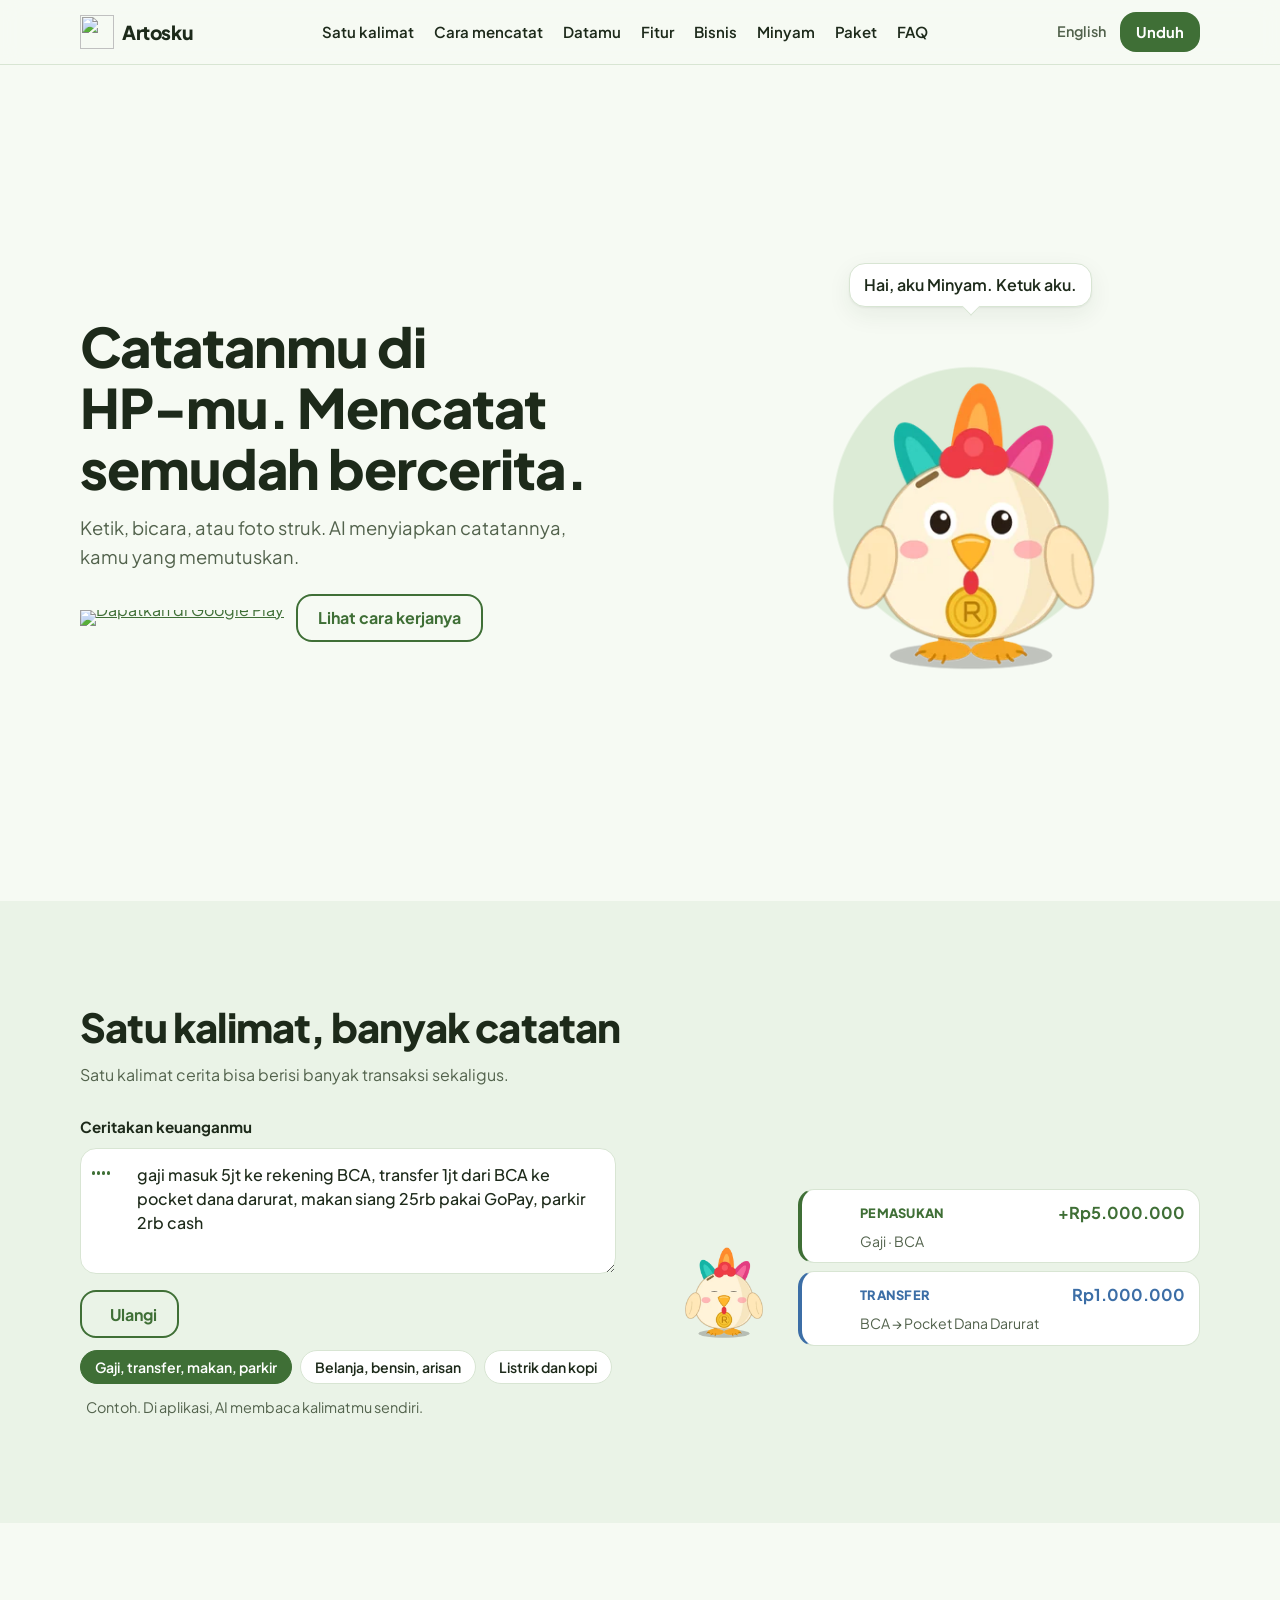
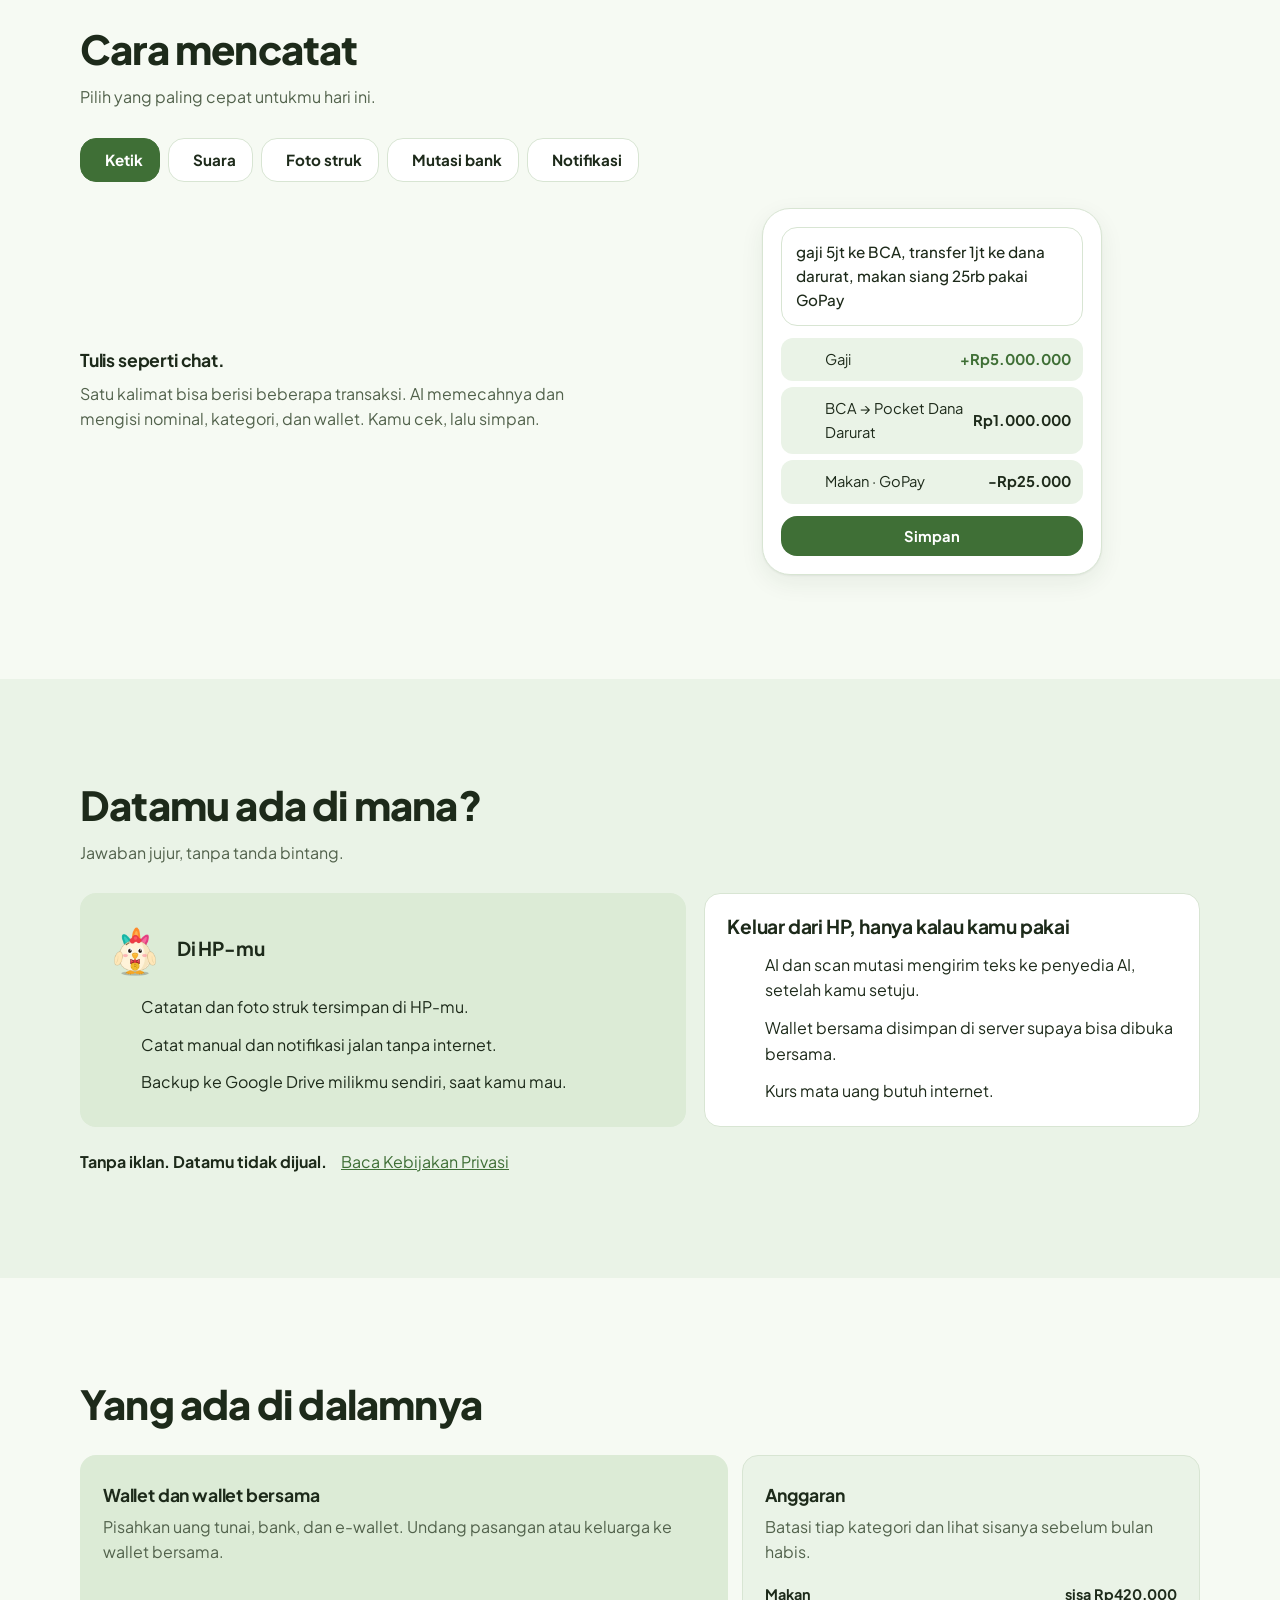
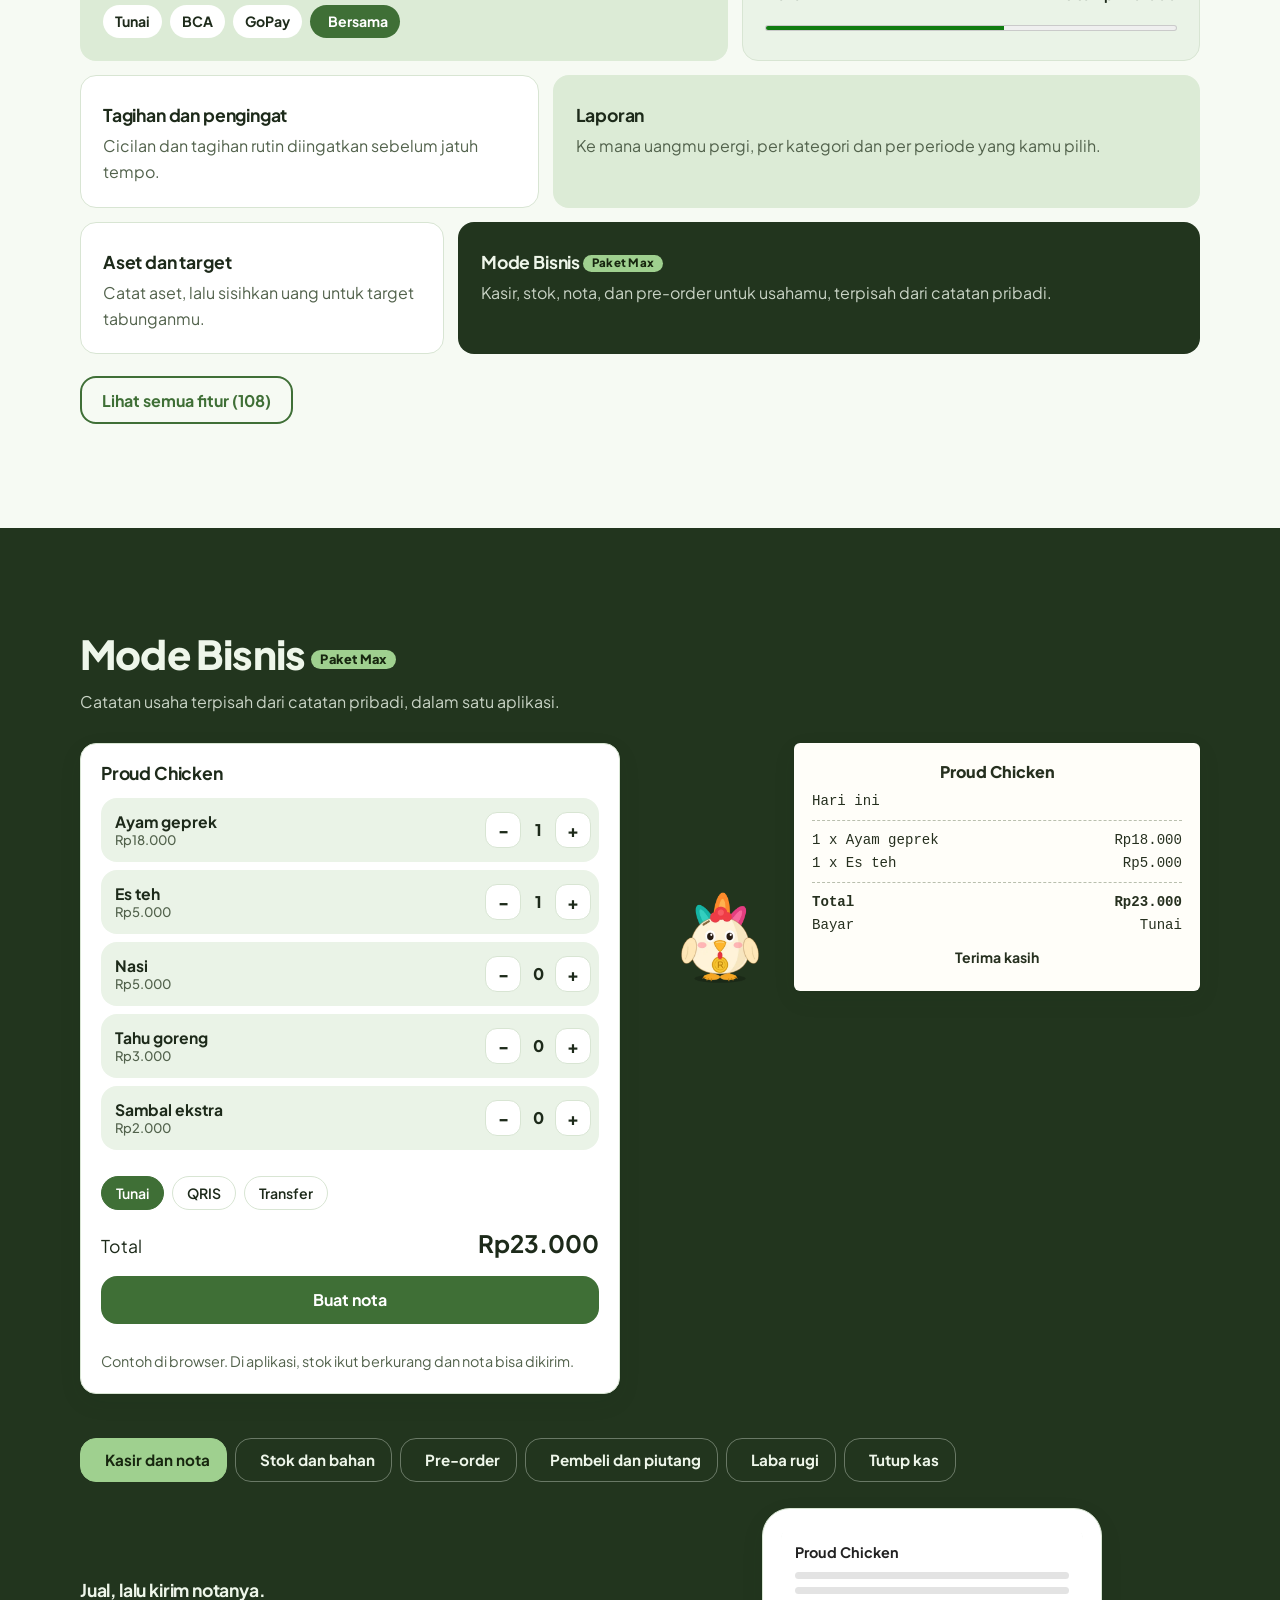
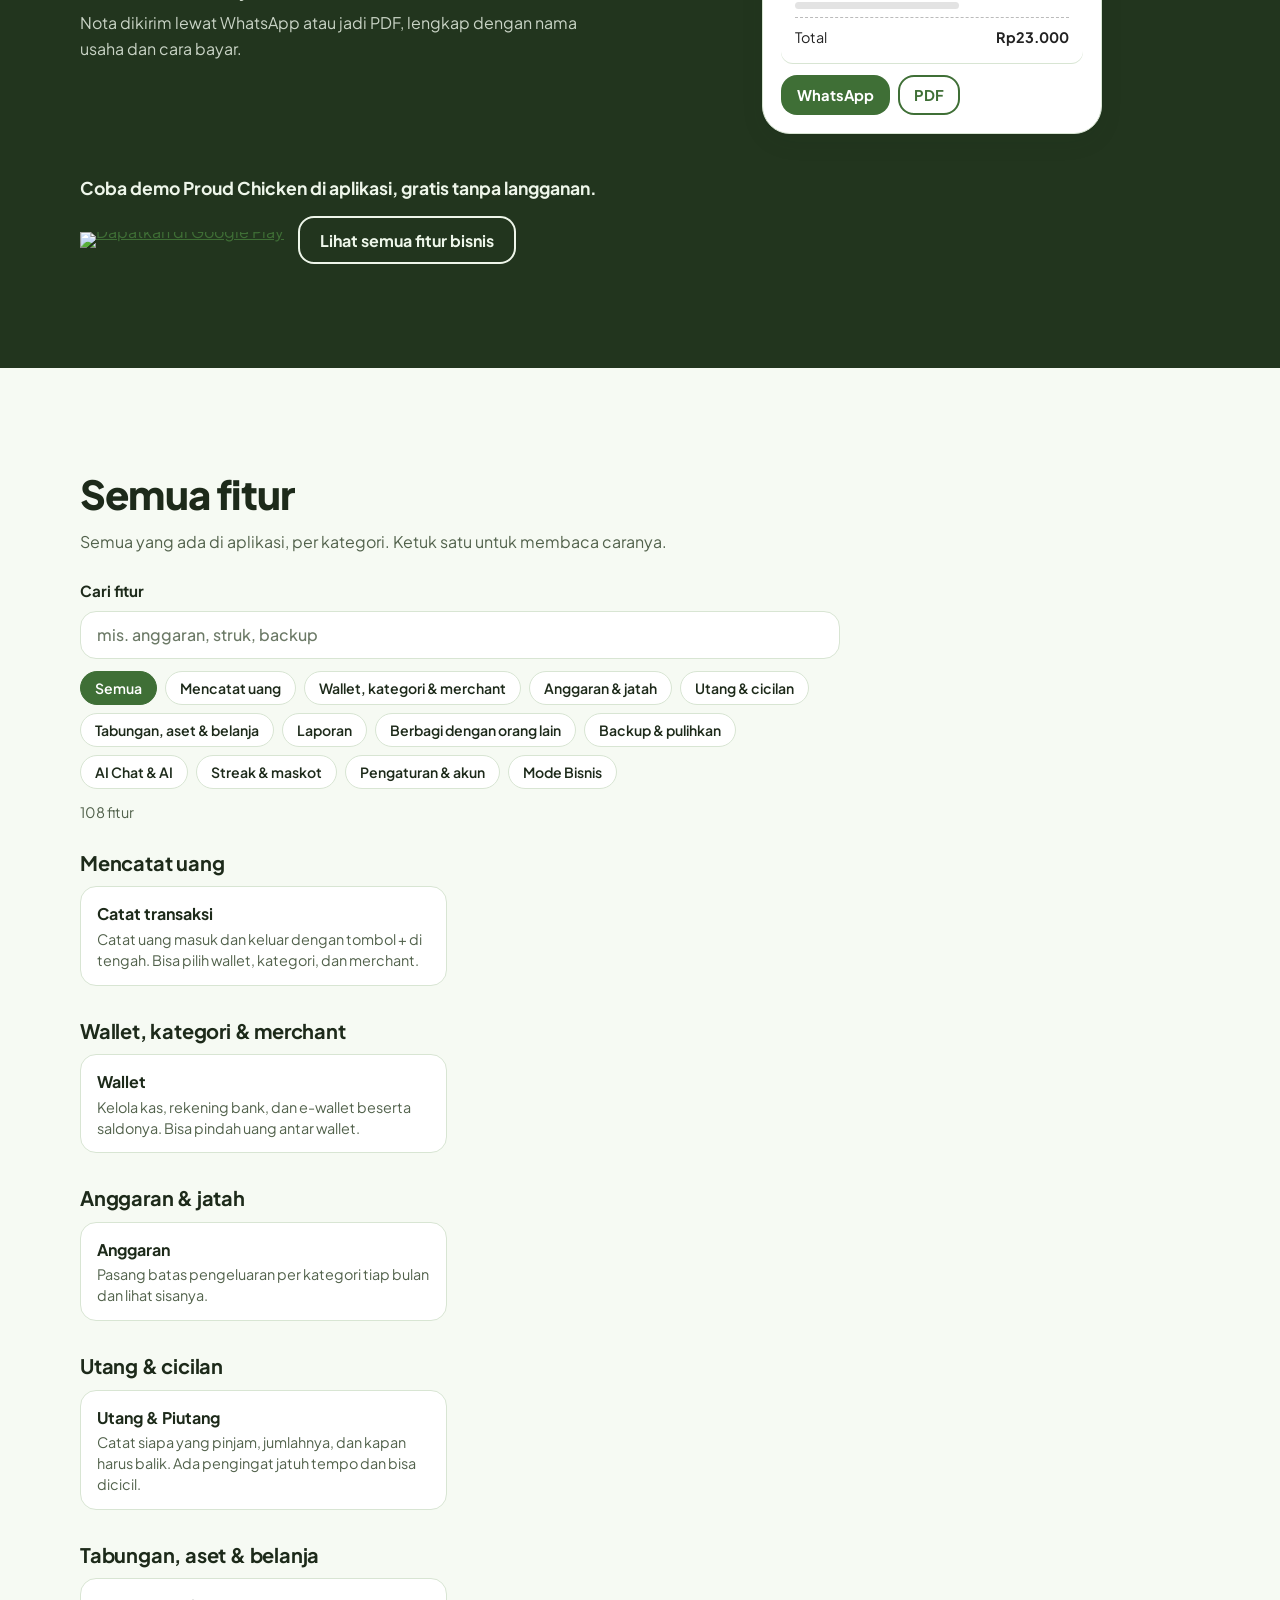
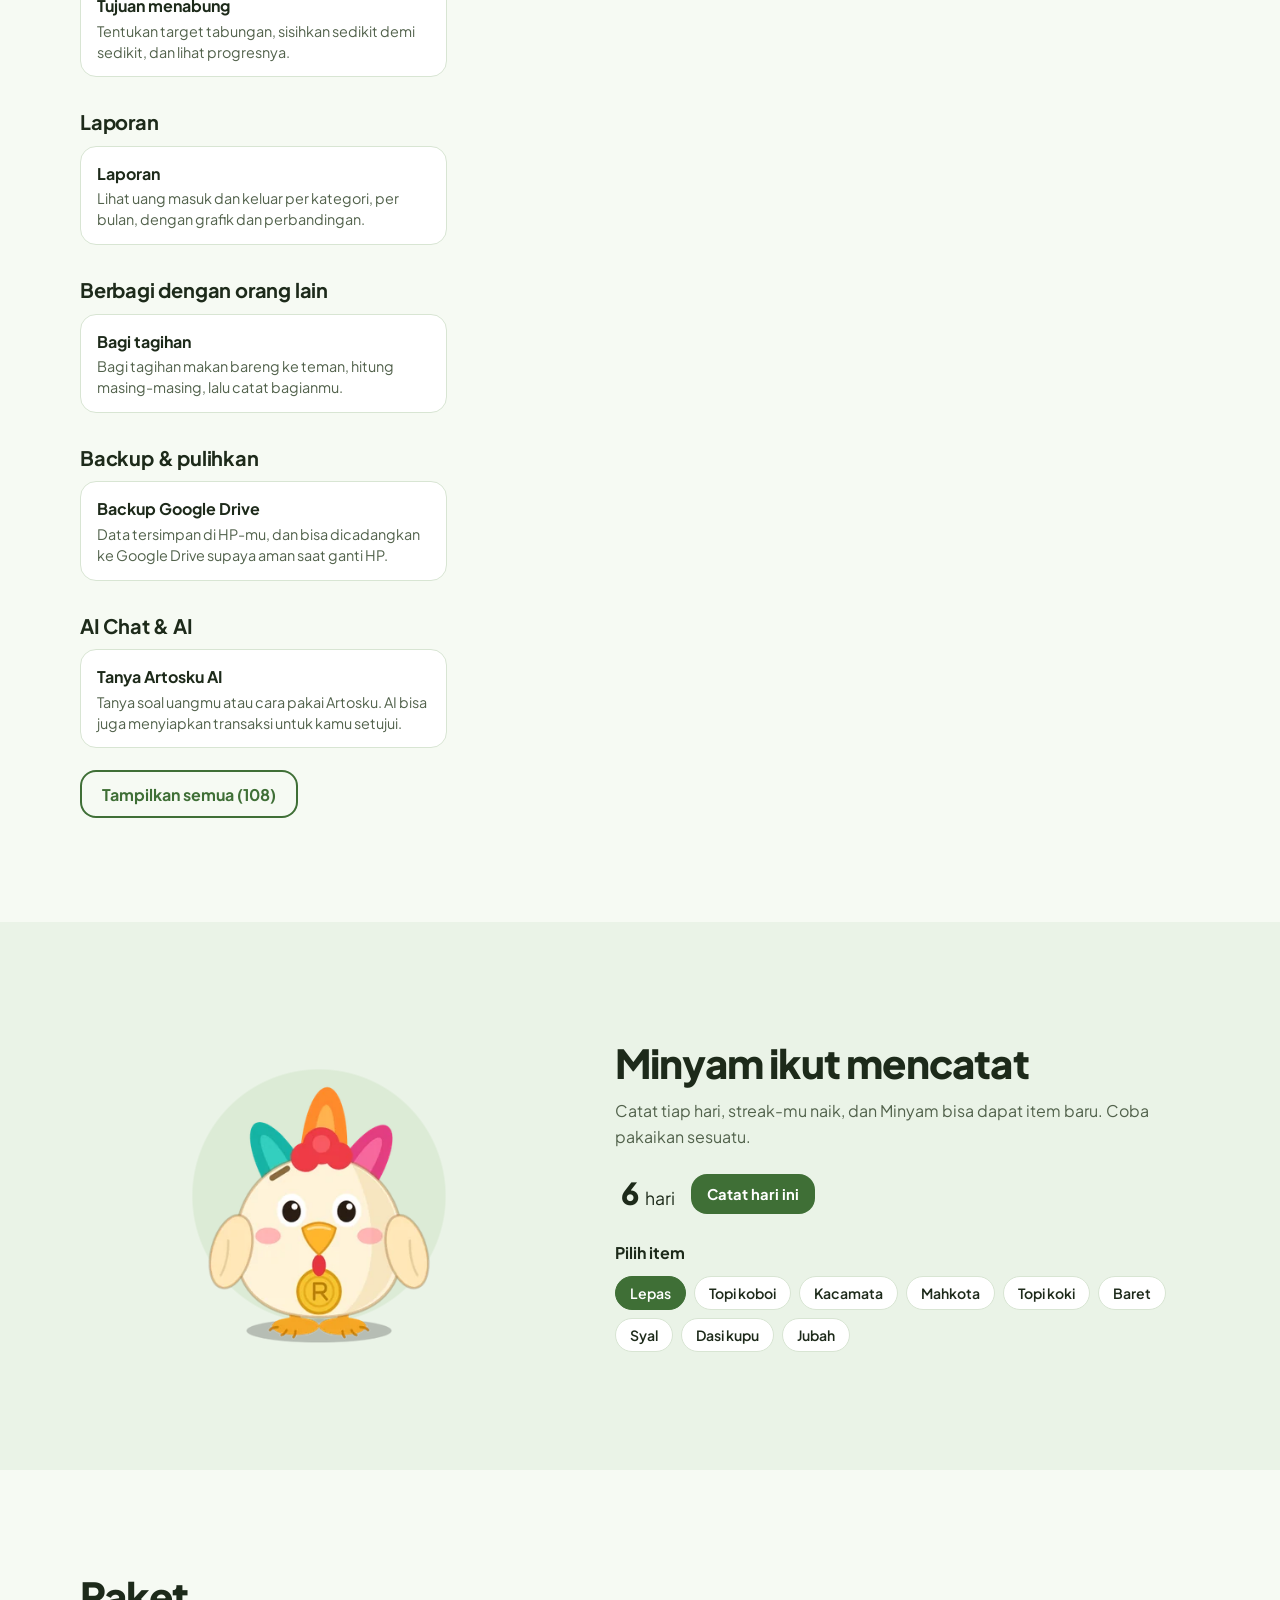
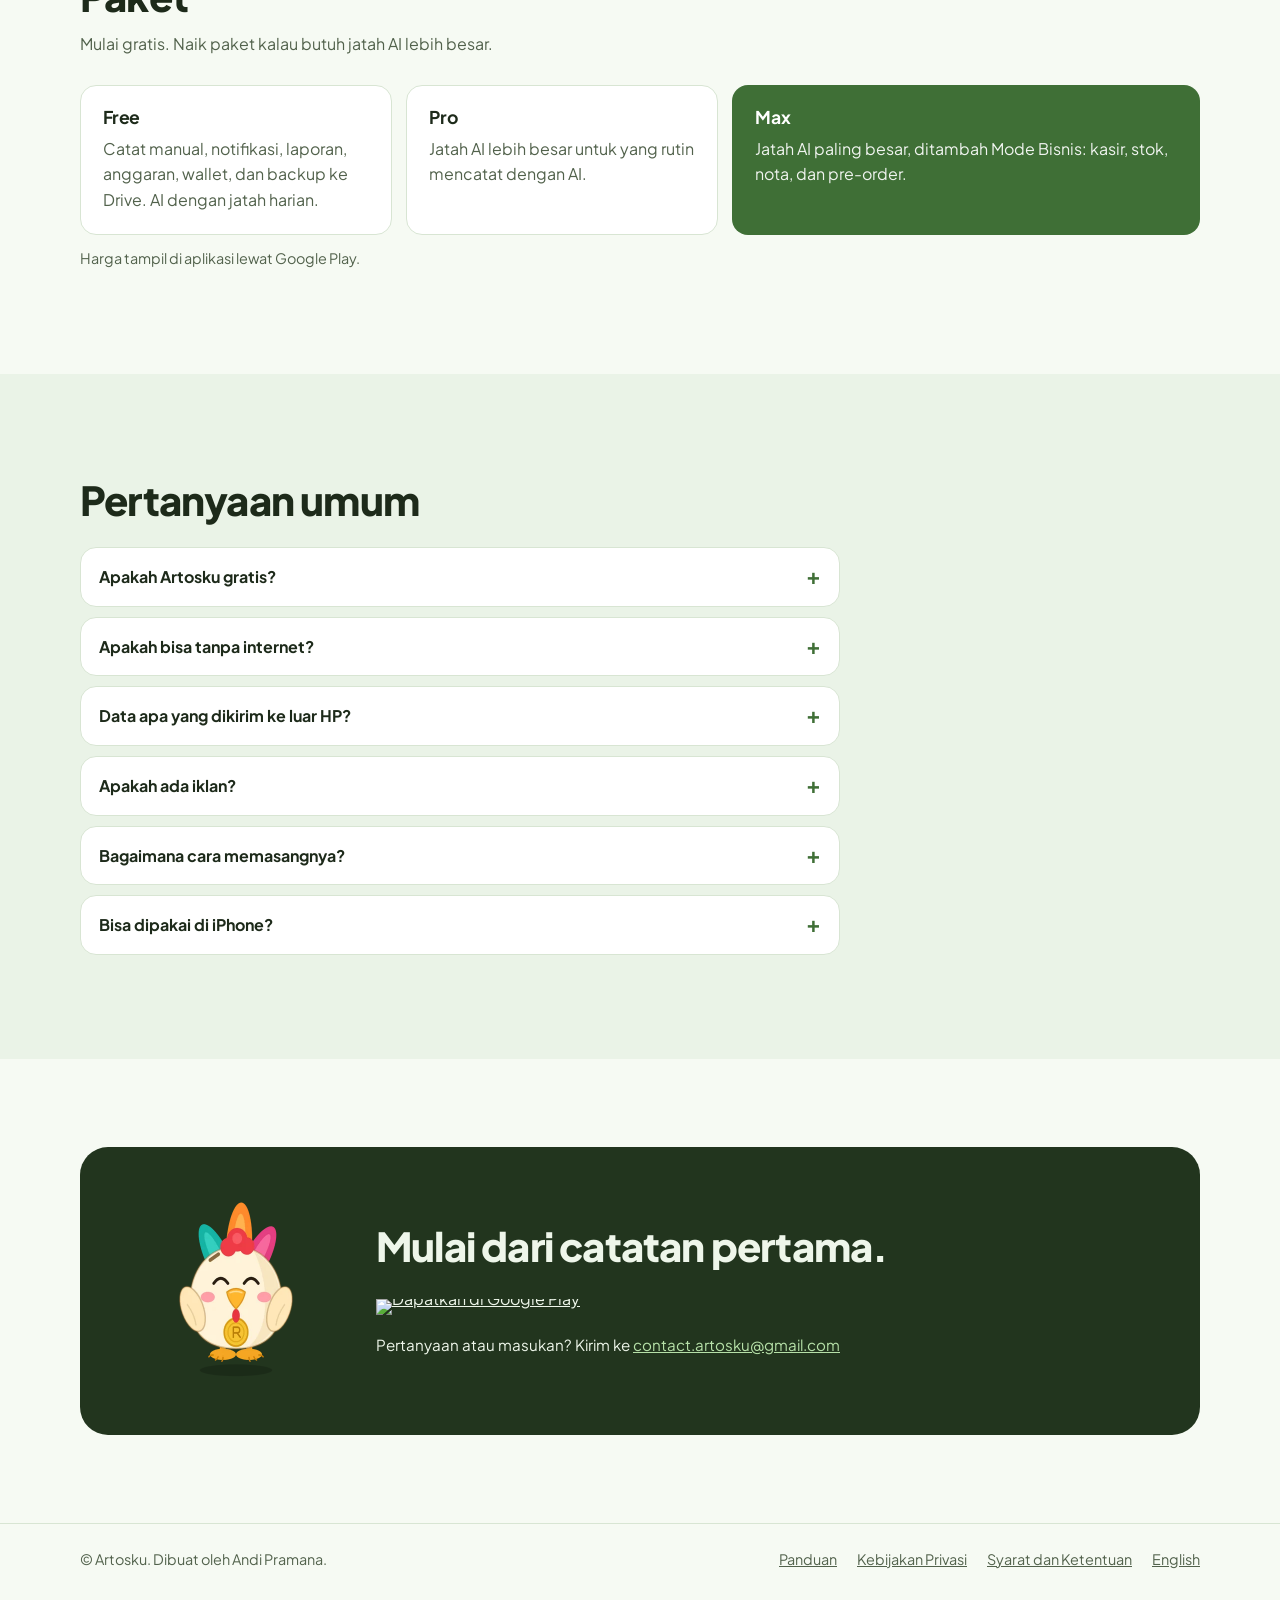
==== commit f0e04fb7: "feat(home): Mode Bisnis section with mini cashier demo, scripted one-sentence demo (fixed results, n" ====
--- a/index.html
+++ b/index.html
@@ -27,14 +27,14 @@
 <link rel="alternate" hreflang="en" href="https://artosku.my.id/en/" />
 <link rel="alternate" hreflang="x-default" href="https://artosku.my.id/" />
 </head>
-<body data-lang="id" data-asset="">
+<body data-lang="id" data-asset="" data-biz='{"biz_shop": "Proud Chicken", "biz_total": "Total", "biz_empty": "Ketuk produk, pilih cara bayar, lalu buat nota.", "biz_cart_empty": "Belum ada yang dipilih.", "biz_thanks": "Terima kasih", "biz_paid": "Bayar", "biz_new": "Transaksi baru", "biz_make": "Buat nota", "biz_pays": ["Tunai", "QRIS", "Transfer"], "biz_products": [["Ayam geprek", 18000], ["Es teh", 5000], ["Nasi", 5000], ["Tahu goreng", 3000], ["Sambal ekstra", 2000]], "biz_date_label": "Hari ini"}'>
 <a class="skip" href="#main">Langsung ke konten</a>
 
 <header class="nav">
   <div class="wrap nav__in">
     <a class="nav__brand" href="#top" aria-label="Artosku"><img src="assets/logo-mark.png" alt="" width="34" height="34" /><span>Artosku</span></a>
     <nav class="nav__links" aria-label="Menu">
-      <a href="#coba">Coba sendiri</a><a href="#cara">Cara mencatat</a><a href="#data">Datamu</a><a href="#fitur">Fitur</a><a href="#minyam">Minyam</a><a href="#paket">Paket</a><a href="#faq">FAQ</a>
+      <a href="#coba">Satu kalimat</a><a href="#cara">Cara mencatat</a><a href="#data">Datamu</a><a href="#fitur">Fitur</a><a href="#bisnis">Bisnis</a><a href="#minyam">Minyam</a><a href="#paket">Paket</a><a href="#faq">FAQ</a>
     </nav>
     <div class="nav__end">
       <a class="nav__lang" href="en/" hreflang="en" lang="en">English</a>
@@ -66,34 +66,30 @@
 
 <section class="sec sec--tint" id="coba">
   <div class="wrap">
-    <h2>Coba sendiri</h2>
-    <p class="lead">Tulis satu transaksi seperti kamu bercerita.</p>
+    <h2>Satu kalimat, banyak catatan</h2>
+    <p class="lead">Satu kalimat cerita bisa berisi banyak transaksi sekaligus.</p>
     <div class="try">
       <div class="try__in">
-        <form id="tryForm" autocomplete="off">
-          <label for="tryInput">Ceritakan transaksinya</label>
-          <div class="try__row">
-            <input id="tryInput" type="text" inputmode="text" placeholder="makan siang 25 ribu pakai gopay" maxlength="120" />
-            <button class="btn" type="submit">Catat</button>
-          </div>
-        </form>
-        <div class="chips" id="tryChips" role="group" aria-label="Coba sendiri"></div>
-        <p class="note"><i class="ph ph-info" aria-hidden="true"></i> Contoh di browser. Di aplikasi, AI yang membaca ceritamu.</p>
+        <div class="try__form">
+          <p class="try__label" id="tryLabel">Ceritakan keuanganmu</p>
+          <div class="try__box">
+            <div class="try__mic" id="tryMic" aria-hidden="true"><i class="ph ph-microphone"></i><span class="wave"><b></b><b></b><b></b><b></b></span></div>
+            <textarea id="tryInput" rows="4" readonly tabindex="-1" aria-labelledby="tryLabel" placeholder="gaji masuk 5jt ke rekening BCA, transfer 1jt dari BCA ke pocket dana darurat, makan siang 25rb pakai GoPay, parkir 2rb cash"></textarea>
+          </div>
+          <div class="try__btns">
+            <button class="btn btn--ghost" id="tryReplay" type="button"><i class="ph ph-arrow-counter-clockwise" aria-hidden="true"></i>Ulangi</button>
+          </div>
+        </div>
+        <div class="chips" id="tryChips" role="group" aria-label="Satu kalimat, banyak catatan"></div>
+        <p class="note"><i class="ph ph-info" aria-hidden="true"></i> Contoh. Di aplikasi, AI membaca kalimatmu sendiri.</p>
       </div>
       <div class="try__out">
         <div class="try__mascot"><img id="tryMascotImg" src="assets/minyam/idle.webp" alt="" width="400" height="400" loading="lazy" /></div>
-        <div class="card tx" id="tryResult" aria-live="polite">
-          <p class="tx__empty" id="tryEmpty">Tulis atau pilih contoh di atas, hasilnya muncul di sini.</p>
-          <div class="tx__body" id="tryBody" hidden>
-            <p class="tx__title" id="trName"></p>
-            <dl>
-              <div><dt>Nominal</dt><dd id="trAmount"></dd></div>
-              <div><dt>Jenis</dt><dd id="trType"></dd></div>
-              <div><dt>Kategori</dt><dd id="trCat"></dd></div>
-              <div><dt>Wallet</dt><dd id="trWallet"></dd></div>
-              <div><dt>Tanggal</dt><dd id="trDate"></dd></div>
-            </dl>
-          </div>
+        <div class="txs" aria-live="polite">
+          <p class="tx__empty" id="tryEmpty">Hasilnya muncul di sini.</p>
+          <p class="reading" id="tryReading" hidden>AI membaca<span class="dots"><b></b><b></b><b></b></span></p>
+          <ul class="txlist" id="txList"></ul>
+          <p class="txsum" id="txSum" hidden></p>
         </div>
       </div>
     </div>
@@ -114,10 +110,15 @@
       </div>
       <div class="how__panels">
         <div role="tabpanel" id="pan-type" aria-labelledby="tab-type" class="pan">
-          <div class="pan__copy"><h3>Tulis seperti chat.</h3><p>Satu kalimat, bisa beberapa transaksi sekaligus. AI mengisi nominal, kategori, dan wallet. Kamu cek, lalu simpan.</p></div>
-          <div class="phone">
-            <div class="ui-input"><span>makan siang 25 ribu pakai gopay</span><i class="ph ph-paper-plane-tilt" aria-hidden="true"></i></div>
-            <div class="ui-tx"><b>Rp25.000</b><span>Makan &middot; GoPay</span><button class="btn btn--small" type="button" tabindex="-1">Simpan</button></div>
+          <div class="pan__copy"><h3>Tulis seperti chat.</h3><p>Satu kalimat bisa berisi beberapa transaksi. AI memecahnya dan mengisi nominal, kategori, dan wallet. Kamu cek, lalu simpan.</p></div>
+          <div class="phone">
+            <div class="ui-input"><span>gaji 5jt ke BCA, transfer 1jt ke dana darurat, makan siang 25rb pakai GoPay</span><i class="ph ph-paper-plane-tilt" aria-hidden="true"></i></div>
+            <ul class="ui-rows">
+              <li><i class="ph ph-arrow-down-left" aria-hidden="true"></i><span>Gaji</span><b class="in">+Rp5.000.000</b></li>
+              <li><i class="ph ph-arrows-left-right" aria-hidden="true"></i><span>BCA &rarr; Pocket Dana Darurat</span><b>Rp1.000.000</b></li>
+              <li><i class="ph ph-arrow-up-right" aria-hidden="true"></i><span>Makan &middot; GoPay</span><b>-Rp25.000</b></li>
+            </ul>
+            <button class="btn btn--small" type="button" tabindex="-1">Simpan</button>
           </div>
         </div>
         <div role="tabpanel" id="pan-voice" aria-labelledby="tab-voice" class="pan" hidden>
@@ -203,6 +204,38 @@
   </div>
 </section>
 
+<section class="sec sec--deep" id="bisnis">
+  <div class="wrap">
+    <h2>Mode Bisnis <span class="badge">Paket Max</span></h2>
+    <p class="lead">Catatan usaha terpisah dari catatan pribadi, dalam satu aplikasi.</p>
+    <div class="pos">
+      <div class="pos__menu card">
+        <h3>Proud Chicken</h3>
+        <ul class="pos__items" id="posItems"></ul>
+        <div class="chips" id="posPay" role="group" aria-label="Cara bayar"></div>
+        <p class="pos__total"><span>Total</span><b id="posTotal">Rp0</b></p>
+        <button class="btn" id="posMake" type="button">Buat nota</button>
+        <p class="note">Contoh di browser. Di aplikasi, stok ikut berkurang dan nota bisa dikirim.</p>
+      </div>
+      <div class="pos__out">
+        <img id="posMascot" src="assets/minyam/idle.webp" alt="" width="400" height="400" loading="lazy" />
+        <div class="receipt" id="posReceipt" aria-live="polite"><p class="receipt__empty">Ketuk produk, pilih cara bayar, lalu buat nota.</p></div>
+      </div>
+    </div>
+    <div class="how how--biz">
+      <div class="tabs" role="tablist" aria-label="Mode Bisnis"><button role="tab" id="btab-kasir" aria-controls="bpan-kasir" aria-selected="true"><i class="ph ph-receipt" aria-hidden="true"></i>Kasir dan nota</button><button role="tab" id="btab-stok" aria-controls="bpan-stok" aria-selected="false" tabindex="-1"><i class="ph ph-package" aria-hidden="true"></i>Stok dan bahan</button><button role="tab" id="btab-po" aria-controls="bpan-po" aria-selected="false" tabindex="-1"><i class="ph ph-calendar-check" aria-hidden="true"></i>Pre-order</button><button role="tab" id="btab-piutang" aria-controls="bpan-piutang" aria-selected="false" tabindex="-1"><i class="ph ph-handshake" aria-hidden="true"></i>Pembeli dan piutang</button><button role="tab" id="btab-laporan" aria-controls="bpan-laporan" aria-selected="false" tabindex="-1"><i class="ph ph-chart-line-up" aria-hidden="true"></i>Laba rugi</button><button role="tab" id="btab-tutup" aria-controls="bpan-tutup" aria-selected="false" tabindex="-1"><i class="ph ph-vault" aria-hidden="true"></i>Tutup kas</button></div>
+      <div class="how__panels"><div role="tabpanel" id="bpan-kasir" aria-labelledby="btab-kasir" class="pan"><div class="pan__copy"><h3>Jual, lalu kirim notanya.</h3><p>Nota dikirim lewat WhatsApp atau jadi PDF, lengkap dengan nama usaha dan cara bayar.</p></div><div class="phone"><div class="ui-receipt"><b>Proud Chicken</b><i></i><i></i><i class="short"></i><div><span>Total</span><b>Rp23.000</b></div></div><div class="ui-actions"><span class="btn btn--small">WhatsApp</span><span class="btn btn--small btn--ghost">PDF</span></div></div></div><div role="tabpanel" id="bpan-stok" aria-labelledby="btab-stok" class="pan" hidden><div class="pan__copy"><h3>Stok dan bahan ikut berkurang.</h3><p>Stok turun saat kamu jual. Ada peringatan sebelum stok habis.</p></div><div class="phone"><ul class="ui-rows"><li><i class="ph ph-package" aria-hidden="true"></i><span>Ayam geprek</span><b>Stok 24</b></li><li><i class="ph ph-package" aria-hidden="true"></i><span>Es teh</span><b>Stok 60</b></li><li class="warn"><i class="ph ph-warning" aria-hidden="true"></i><span>Nasi</span><b>Stok tipis</b></li></ul></div></div><div role="tabpanel" id="bpan-po" aria-labelledby="btab-po" class="pan" hidden><div class="pan__copy"><h3>Pesanan untuk tanggal tertentu.</h3><p>Terima pre-order dengan DP, lihat di kalender apa yang harus dibuat.</p></div><div class="phone"><ul class="ui-rows"><li><i class="ph ph-calendar" aria-hidden="true"></i><span>14 Nov, Ayam geprek x 20</span><b>DP</b></li><li><i class="ph ph-calendar" aria-hidden="true"></i><span>16 Nov, Ayam geprek x 12</span><b>DP</b></li></ul></div></div><div role="tabpanel" id="bpan-piutang" aria-labelledby="btab-piutang" class="pan" hidden><div class="pan__copy"><h3>Siapa yang belum bayar.</h3><p>Catat pembeli dan pemasok, dan lihat piutang yang masih terbuka.</p></div><div class="phone"><ul class="ui-rows"><li><i class="ph ph-user" aria-hidden="true"></i><span>Warung Bu Sari</span><b>Rp240.000</b></li><li><i class="ph ph-user" aria-hidden="true"></i><span>Kantor Pak Dedi</span><b>Rp180.000</b></li><li class="off"><i class="ph ph-info" aria-hidden="true"></i><span>Belum lunas</span><b>2</b></li></ul></div></div><div role="tabpanel" id="bpan-laporan" aria-labelledby="btab-laporan" class="pan" hidden><div class="pan__copy"><h3>Untung atau rugi, jelas.</h3><p>Laba rugi dan arus kas usahamu, terpisah dari uang pribadi.</p></div><div class="phone"><ul class="ui-rows"><li><i class="ph ph-arrow-down-left" aria-hidden="true"></i><span>Pendapatan</span><b class="in">Rp3.420.000</b></li><li><i class="ph ph-arrow-up-right" aria-hidden="true"></i><span>Biaya</span><b>Rp2.150.000</b></li><li><i class="ph ph-equals" aria-hidden="true"></i><span>Laba</span><b class="in">Rp1.270.000</b></li></ul></div></div><div role="tabpanel" id="bpan-tutup" aria-labelledby="btab-tutup" class="pan" hidden><div class="pan__copy"><h3>Tutup kas tiap hari.</h3><p>Cocokkan uang di laci dengan catatan penjualan sebelum pulang.</p></div><div class="phone"><ul class="ui-rows"><li><i class="ph ph-vault" aria-hidden="true"></i><span>Kas awal</span><b>Rp200.000</b></li><li><i class="ph ph-cash" aria-hidden="true"></i><span>Penjualan tunai</span><b>Rp1.180.000</b></li><li><i class="ph ph-check-square" aria-hidden="true"></i><span>Kas akhir</span><b class="in">Rp1.380.000 Cocok</b></li></ul></div></div></div>
+    </div>
+    <div class="biz-cta">
+      <p>Coba demo Proud Chicken di aplikasi, gratis tanpa langganan.</p>
+      <div class="biz-cta__row">
+        <a class="play" href="https://play.google.com/store/apps/details?id=com.artosku" target="_blank" rel="noopener"><img src="assets/google-play-badge.svg" alt="Dapatkan di Google Play" width="160" height="48" loading="lazy" /></a>
+        <button class="btn btn--ghost" id="bizAll" type="button">Lihat semua fitur bisnis</button>
+      </div>
+    </div>
+  </div>
+</section>
+
 <section class="sec" id="semua">
   <div class="wrap">
     <h2>Semua fitur</h2>
--- a/css/home.css
+++ b/css/home.css
@@ -108,7 +108,7 @@
 
 /* try it */
 .try { margin-top: 28px; display: grid; gap: 22px; }
-.try label, .finder label { display: block; font-weight: 700; font-size: .95rem; margin-bottom: 8px; }
+.try__label, .finder label { display: block; font-weight: 700; font-size: .95rem; margin-bottom: 8px; }
 .try__row { display: flex; gap: 10px; }
 input[type="text"], input[type="search"] { flex: 1; min-width: 0; min-height: 48px; padding: 0 16px; border: 1.5px solid var(--line); border-radius: var(--r); background: var(--surface); color: var(--ink); font: 500 1rem var(--font); }
 input:focus { outline: 3px solid var(--brand); outline-offset: 1px; border-color: var(--brand); }
@@ -117,21 +117,39 @@
 .chip { border: 1.5px solid var(--line); background: var(--surface); color: var(--ink); padding: 7px 14px; border-radius: 999px; font: 600 .88rem var(--font); cursor: pointer; transition: transform .15s, background .15s; }
 .chip:hover { transform: translateY(-1px); border-color: var(--brand); }
 .chip[aria-pressed="true"] { background: var(--brand); color: var(--brand-ink); border-color: var(--brand); }
+.try__box { position: relative; }
+.try__box textarea { width: 100%; min-height: 112px; resize: vertical; padding: 14px 16px 14px 56px; border: 1.5px solid var(--line); border-radius: var(--r); background: var(--surface); color: var(--ink); font: 500 1rem/1.5 var(--font); }
+.try__box textarea:focus { outline: 3px solid var(--brand); outline-offset: 1px; border-color: var(--brand); }
+.try__box textarea::placeholder { color: var(--muted); opacity: .85; }
+.try__mic { position: absolute; left: 12px; top: 14px; display: flex; flex-direction: column; align-items: center; gap: 4px; color: var(--brand); }
+.try__mic i { font-size: 1.5rem; }
+.wave { display: flex; gap: 2px; align-items: center; height: 14px; opacity: .25; }
+.wave b { width: 3px; height: 4px; border-radius: 2px; background: var(--brand); display: block; }
+.try__mic.on .wave { opacity: 1; }
+.try__mic.on .wave b { animation: wv .5s ease-in-out infinite alternate; }
+.try__mic.on .wave b:nth-child(2) { animation-delay: .1s; } .try__mic.on .wave b:nth-child(3) { animation-delay: .2s; } .try__mic.on .wave b:nth-child(4) { animation-delay: .3s; }
+@keyframes wv { to { height: 14px; } }
+.try__btns { display: flex; gap: 10px; margin-top: 10px; flex-wrap: wrap; }
 .try__out { display: grid; grid-template-columns: 96px 1fr; gap: 14px; align-items: end; }
 .try__mascot img { width: 100%; display: block; }
-.tx { padding: 18px 20px; min-height: 150px; }
-.tx__empty { color: var(--muted); font-size: .95rem; }
-.tx__title { font-weight: 800; font-size: 1.15rem; margin-bottom: 8px; }
-.tx dl { margin: 0; display: grid; gap: 6px; }
-.tx dl div { display: flex; justify-content: space-between; gap: 12px; border-bottom: 1px dashed var(--line); padding-bottom: 6px; }
-.tx dt { color: var(--muted); font-size: .9rem; }
-.tx dd { margin: 0; font-weight: 700; text-align: right; opacity: 0; transform: translateY(6px); }
-.tx.run dd { animation: rise .45s cubic-bezier(.16, 1, .3, 1) forwards; }
-.tx.run dl div:nth-child(2) dd { animation-delay: .1s; } .tx.run dl div:nth-child(3) dd { animation-delay: .2s; }
-.tx.run dl div:nth-child(4) dd { animation-delay: .3s; } .tx.run dl div:nth-child(5) dd { animation-delay: .4s; }
-.tx dd.in { color: var(--brand); }
-@keyframes rise { to { opacity: 1; transform: none; } }
-@media (min-width: 880px) { .try { grid-template-columns: 1fr 1fr; gap: 48px; align-items: center; } .try__out { grid-template-columns: 140px 1fr; } }
+.txs { min-height: 150px; }
+.tx__empty, .reading { color: var(--muted); font-size: .95rem; }
+.reading { font-weight: 700; color: var(--brand); }
+.dots b { display: inline-block; width: 5px; height: 5px; border-radius: 50%; background: currentColor; margin-left: 3px; animation: dt .6s ease-in-out infinite alternate; }
+.dots b:nth-child(2) { animation-delay: .15s; } .dots b:nth-child(3) { animation-delay: .3s; }
+@keyframes dt { to { transform: translateY(-4px); opacity: .4; } }
+.txlist { list-style: none; margin: 0; padding: 0; display: grid; gap: 8px; }
+.txc { display: grid; grid-template-columns: 36px 1fr auto; gap: 4px 10px; align-items: center; background: var(--surface); border: 1px solid var(--line); border-left: 4px solid var(--kind, var(--brand)); border-radius: var(--r); padding: 10px 14px 10px 12px; animation: rise .4s cubic-bezier(.16, 1, .3, 1) both; }
+.txc i { font-size: 1.5rem; color: var(--kind); grid-row: 1 / span 2; }
+.txc b { font-size: 1.02rem; text-align: right; color: var(--kind); }
+.txc span { color: var(--muted); font-size: .88rem; }
+.txc strong { font-size: .8rem; letter-spacing: .02em; color: var(--kind); font-weight: 800; }
+.txc--in { --kind: var(--brand); } .txc--out { --kind: #b8443a; } .txc--xfer { --kind: #3c6ea6; }
+@media (prefers-color-scheme: dark) { .txc--out { --kind: #f0907f; } .txc--xfer { --kind: #8db5e6; } }
+.txsum { margin-top: 12px; font-weight: 700; display: flex; flex-wrap: wrap; gap: 4px 14px; }
+.txsum span { font-weight: 600; color: var(--muted); }
+@keyframes rise { from { opacity: 0; transform: translateY(8px); } to { opacity: 1; transform: none; } }
+@media (min-width: 880px) { .try { grid-template-columns: 1fr 1fr; gap: 48px; align-items: center; } .try__out { grid-template-columns: 120px 1fr; } }
 
 /* ways to log */
 .how { margin-top: 28px; }
@@ -274,3 +292,43 @@
 }
 
 [hidden] { display: none !important; }
+
+/* business mode */
+.sec--deep { background: var(--deep); color: var(--deep-ink); }
+.sec--deep .lead, .sec--deep .pan__copy p { color: color-mix(in srgb, var(--deep-ink) 82%, transparent); }
+.sec--deep .badge { background: #9fd08f; color: #17260f; font-size: .8rem; vertical-align: middle; }
+.sec--deep .btn--ghost { color: var(--deep-ink); box-shadow: inset 0 0 0 2px var(--deep-ink); }
+.sec--deep .tabs button { background: transparent; color: var(--deep-ink); border-color: color-mix(in srgb, var(--deep-ink) 35%, transparent); }
+.sec--deep .tabs button[aria-selected="true"] { background: #9fd08f; color: #17260f; border-color: #9fd08f; }
+.sec--deep .note { color: var(--muted); }
+.pos { margin-top: 28px; display: grid; gap: 22px; align-items: start; }
+.pos__menu { padding: 20px; color: var(--ink); display: grid; gap: 14px; }
+.pos__items { list-style: none; margin: 0; padding: 0; display: grid; gap: 8px; }
+.pos__items li { display: grid; grid-template-columns: 1fr auto; gap: 10px; align-items: center; background: var(--tint); border-radius: var(--r); padding: 8px 8px 8px 14px; }
+.pos__items .name { text-align: left; border: 0; background: none; font: 700 .98rem var(--font); color: var(--ink); cursor: pointer; padding: 6px 0; display: grid; }
+.pos__items .name small { font-weight: 500; color: var(--muted); }
+.step { display: inline-flex; align-items: center; gap: 4px; }
+.step button { width: 36px; height: 36px; border-radius: 12px; border: 1.5px solid var(--line); background: var(--surface); color: var(--ink); font: 800 1.1rem var(--font); cursor: pointer; }
+.step button:hover { border-color: var(--brand); }
+.step output { min-width: 26px; text-align: center; font-weight: 800; }
+.pos__total { display: flex; justify-content: space-between; align-items: baseline; font-size: 1.1rem; }
+.pos__total b { font-size: 1.5rem; }
+.pos__out { display: grid; grid-template-columns: 96px 1fr; gap: 14px; align-items: end; }
+.pos__out img { width: 100%; display: block; }
+.receipt { background: #fffef9; color: #26301f; border-radius: 6px; padding: 18px 18px 22px; font-family: ui-monospace, 'Cascadia Mono', Consolas, monospace; font-size: .88rem; min-height: 190px; box-shadow: var(--shadow); }
+.receipt__empty { font-family: var(--font); color: #5a6654; }
+.receipt h4 { margin: 0 0 8px; text-align: center; font: 800 1rem var(--font); }
+.receipt hr { border: 0; border-top: 1.5px dashed #b9bfae; margin: 8px 0; }
+.receipt .ln { display: flex; justify-content: space-between; gap: 10px; }
+.receipt .tot { font-weight: 800; }
+.receipt .ty { text-align: center; margin-top: 10px; font-family: var(--font); font-weight: 700; }
+.receipt.fresh { animation: rise .5s cubic-bezier(.16, 1, .3, 1); }
+.how--biz { margin-top: 44px; }
+.ui-actions { display: flex; gap: 8px; }
+.ui-rows li.warn { background: color-mix(in srgb, var(--flame) 18%, var(--tint)); }
+.ui-rows li.warn i { color: var(--flame); }
+.biz-cta { margin-top: 40px; display: grid; gap: 14px; }
+.biz-cta p { font-weight: 700; font-size: 1.1rem; max-width: 44ch; }
+.biz-cta__row { display: flex; flex-wrap: wrap; gap: 14px; align-items: center; }
+@media (min-width: 880px) { .pos { grid-template-columns: 1fr 1fr; gap: 40px; } .pos__out { grid-template-columns: 120px 1fr; } }
+.sec--deep .phone .btn--ghost { color: var(--brand); box-shadow: inset 0 0 0 2px var(--brand); }
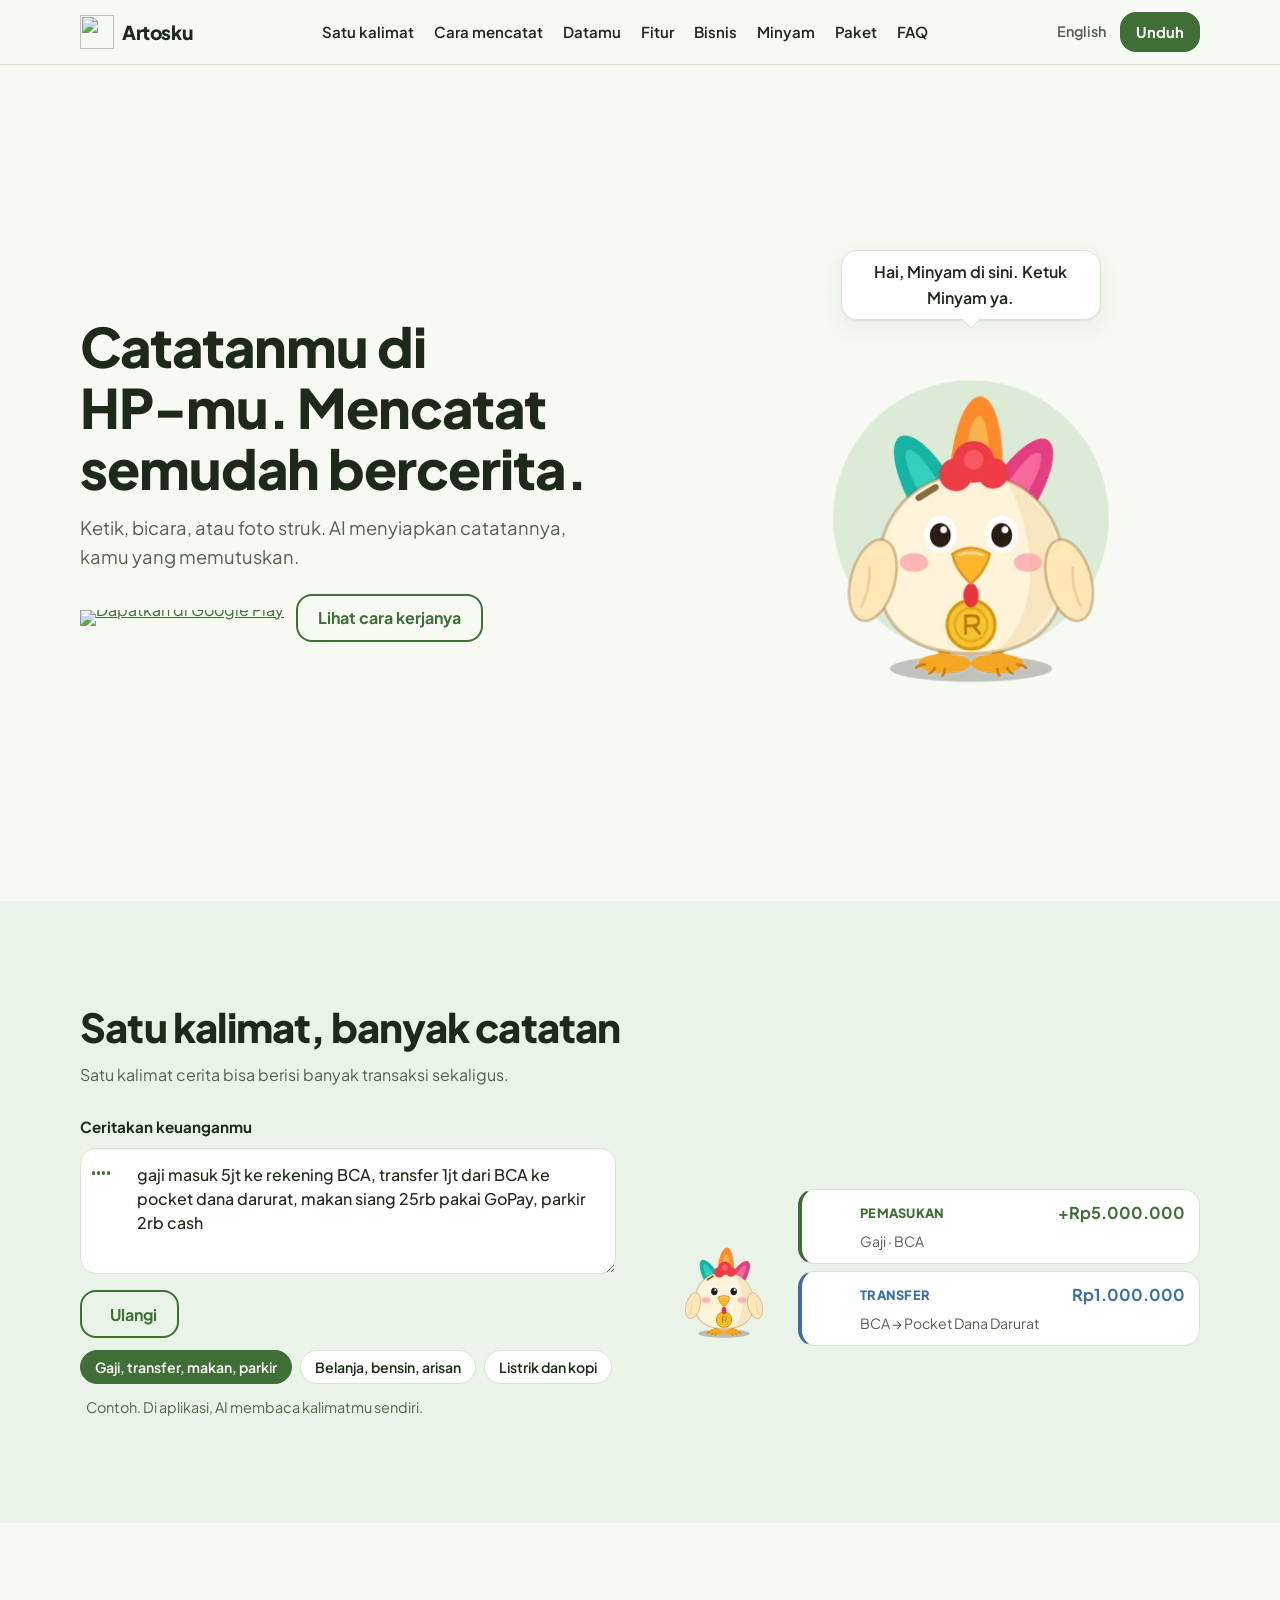
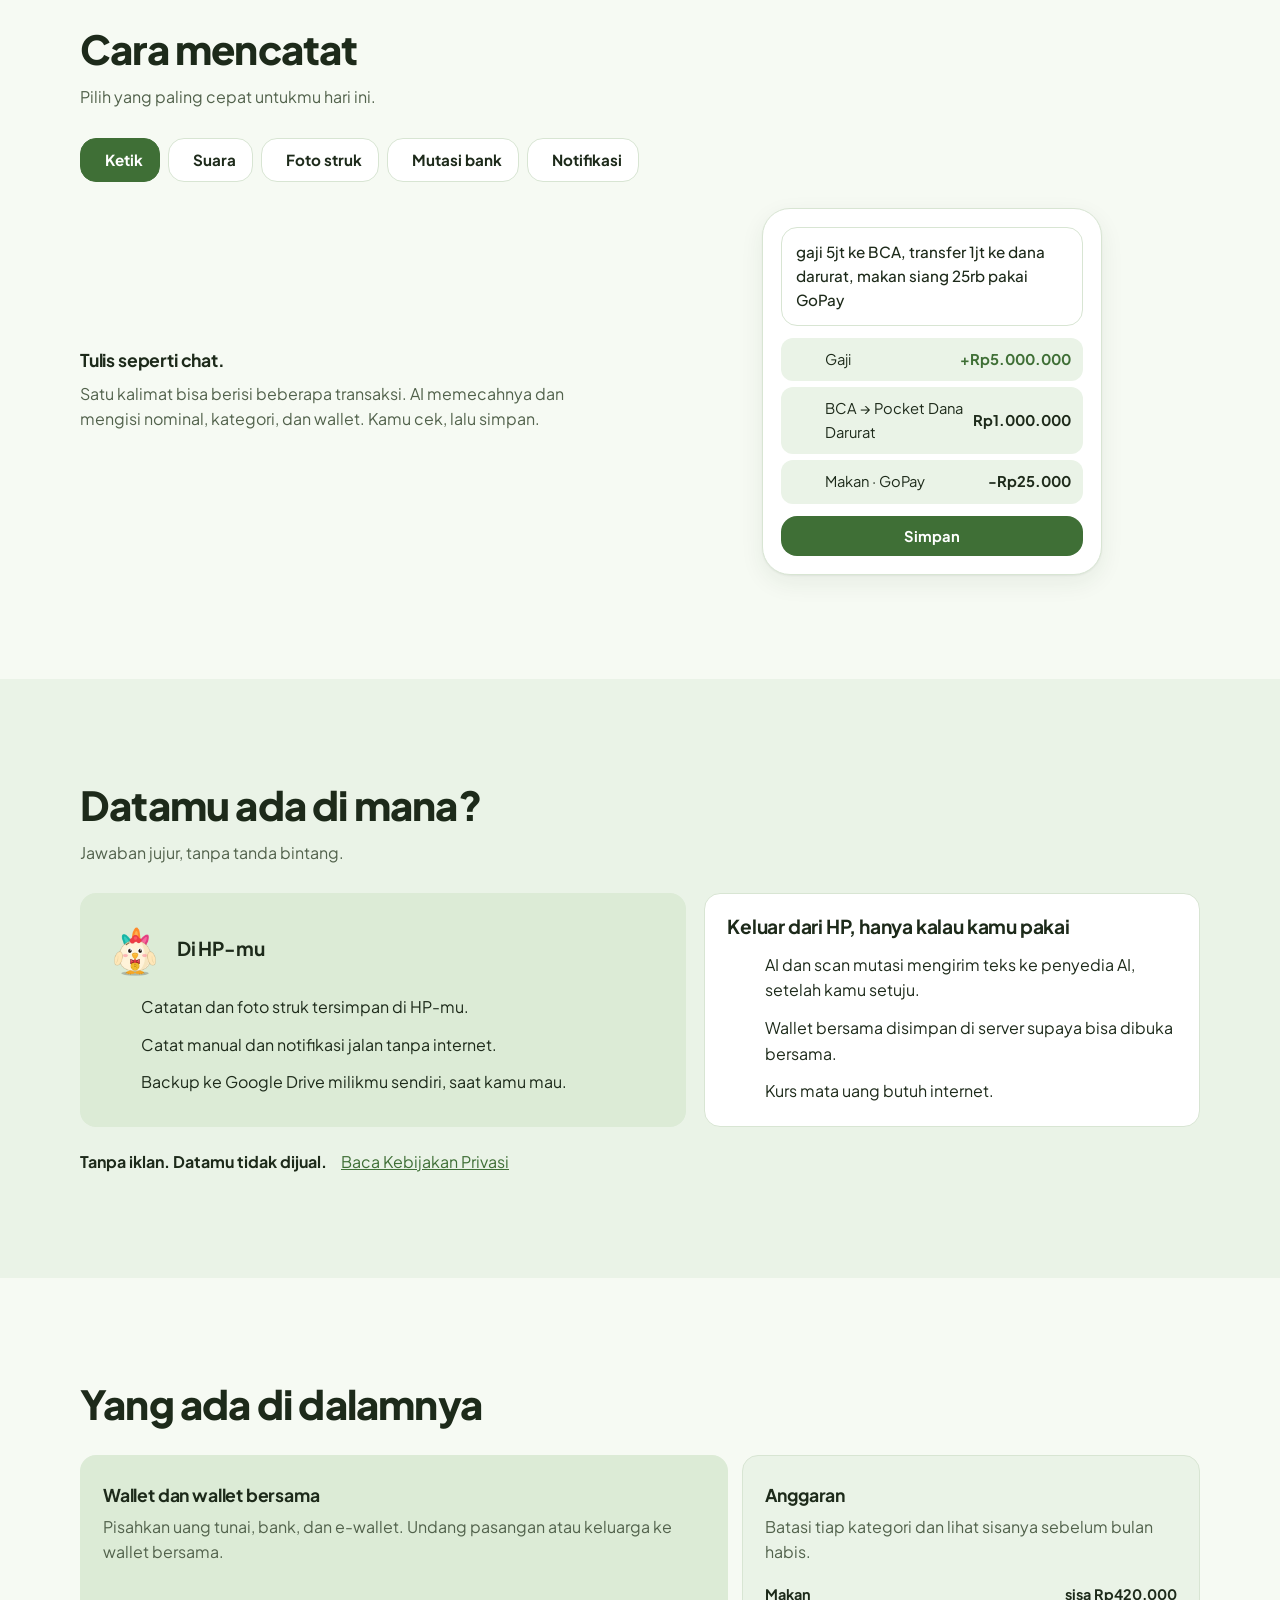
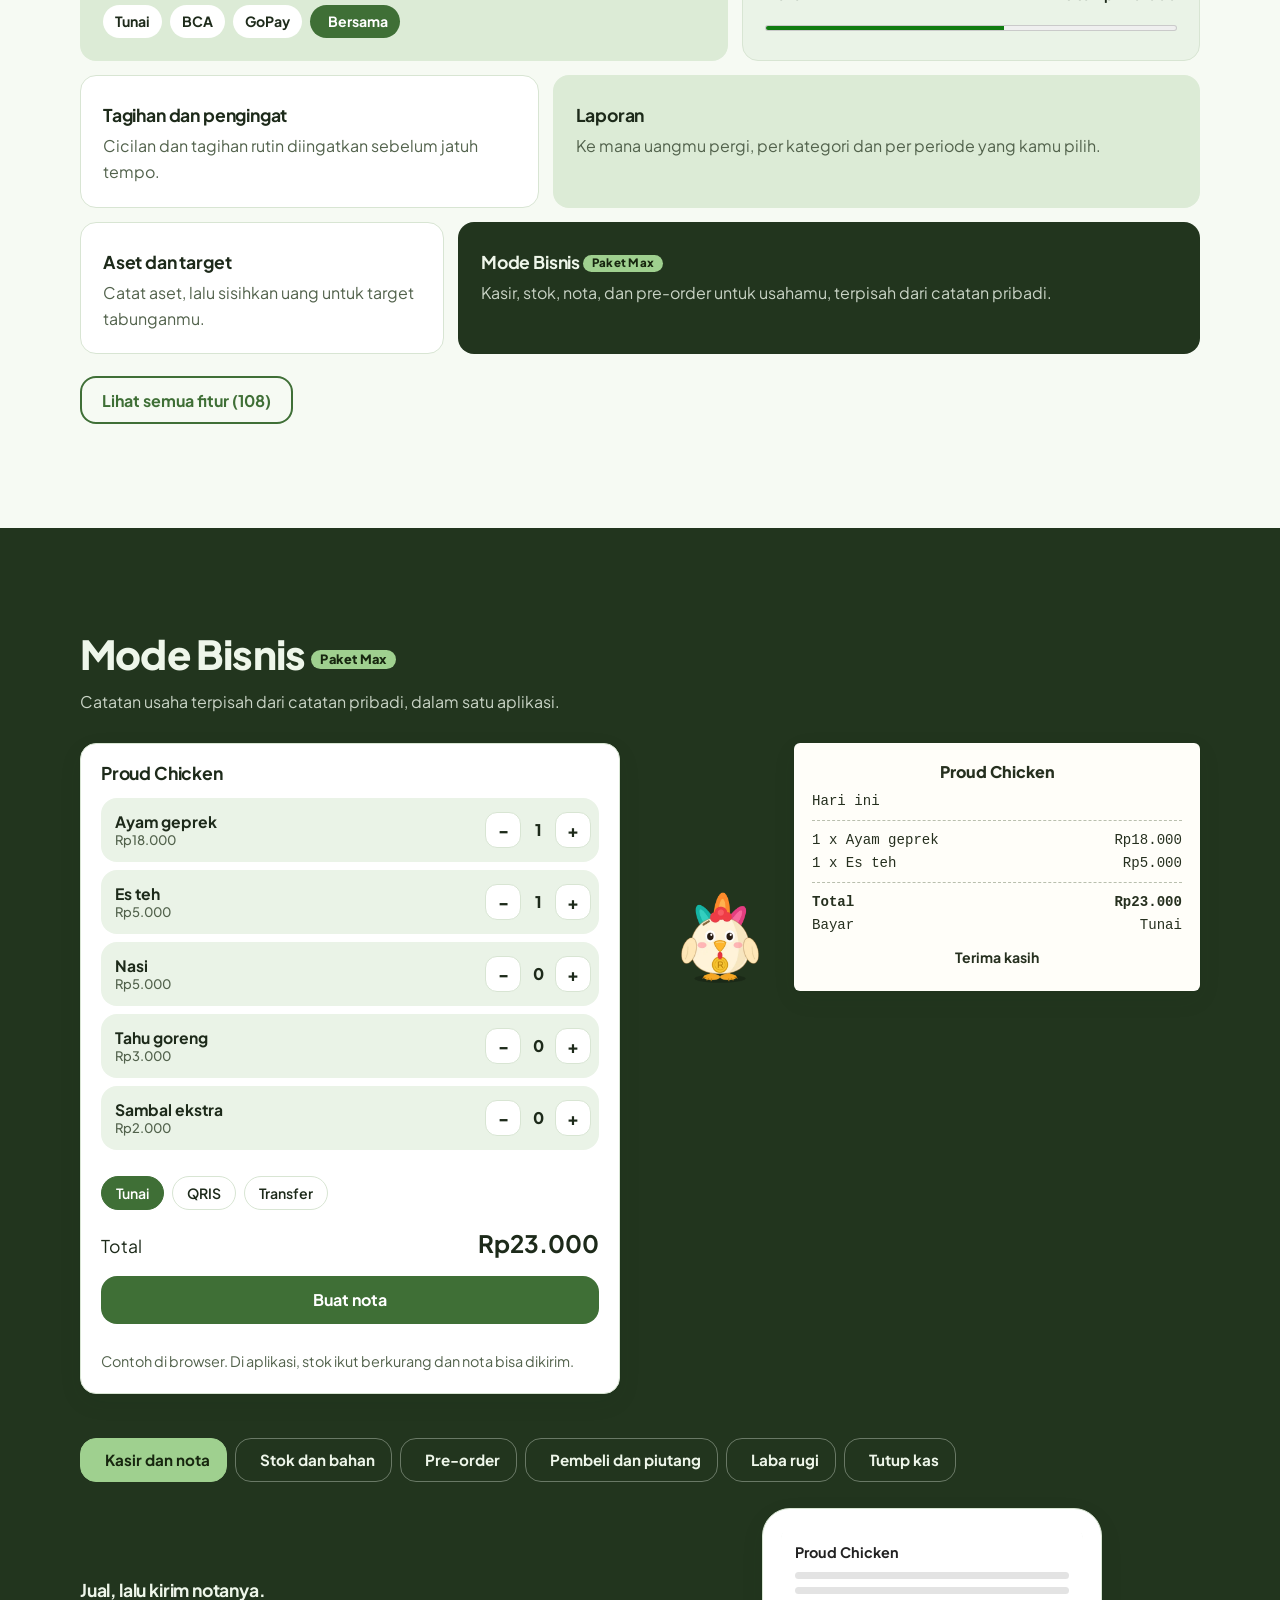
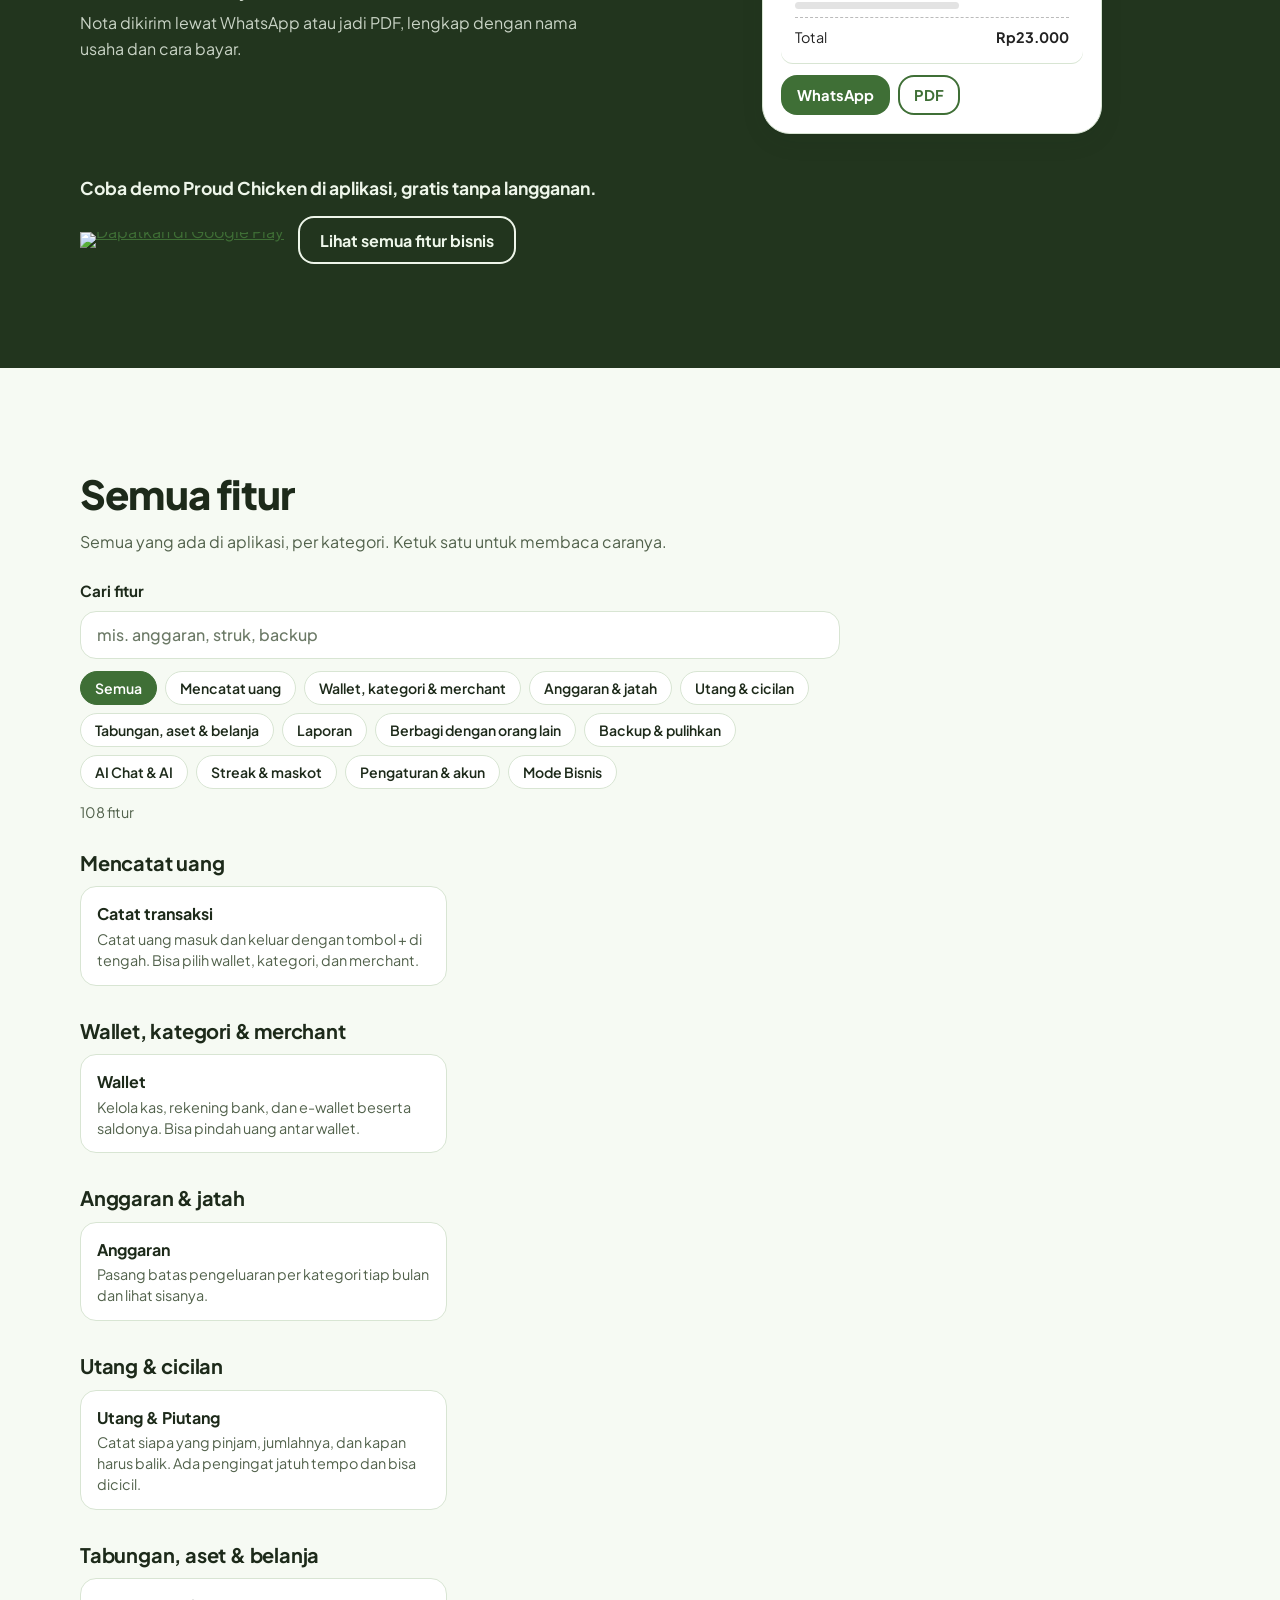
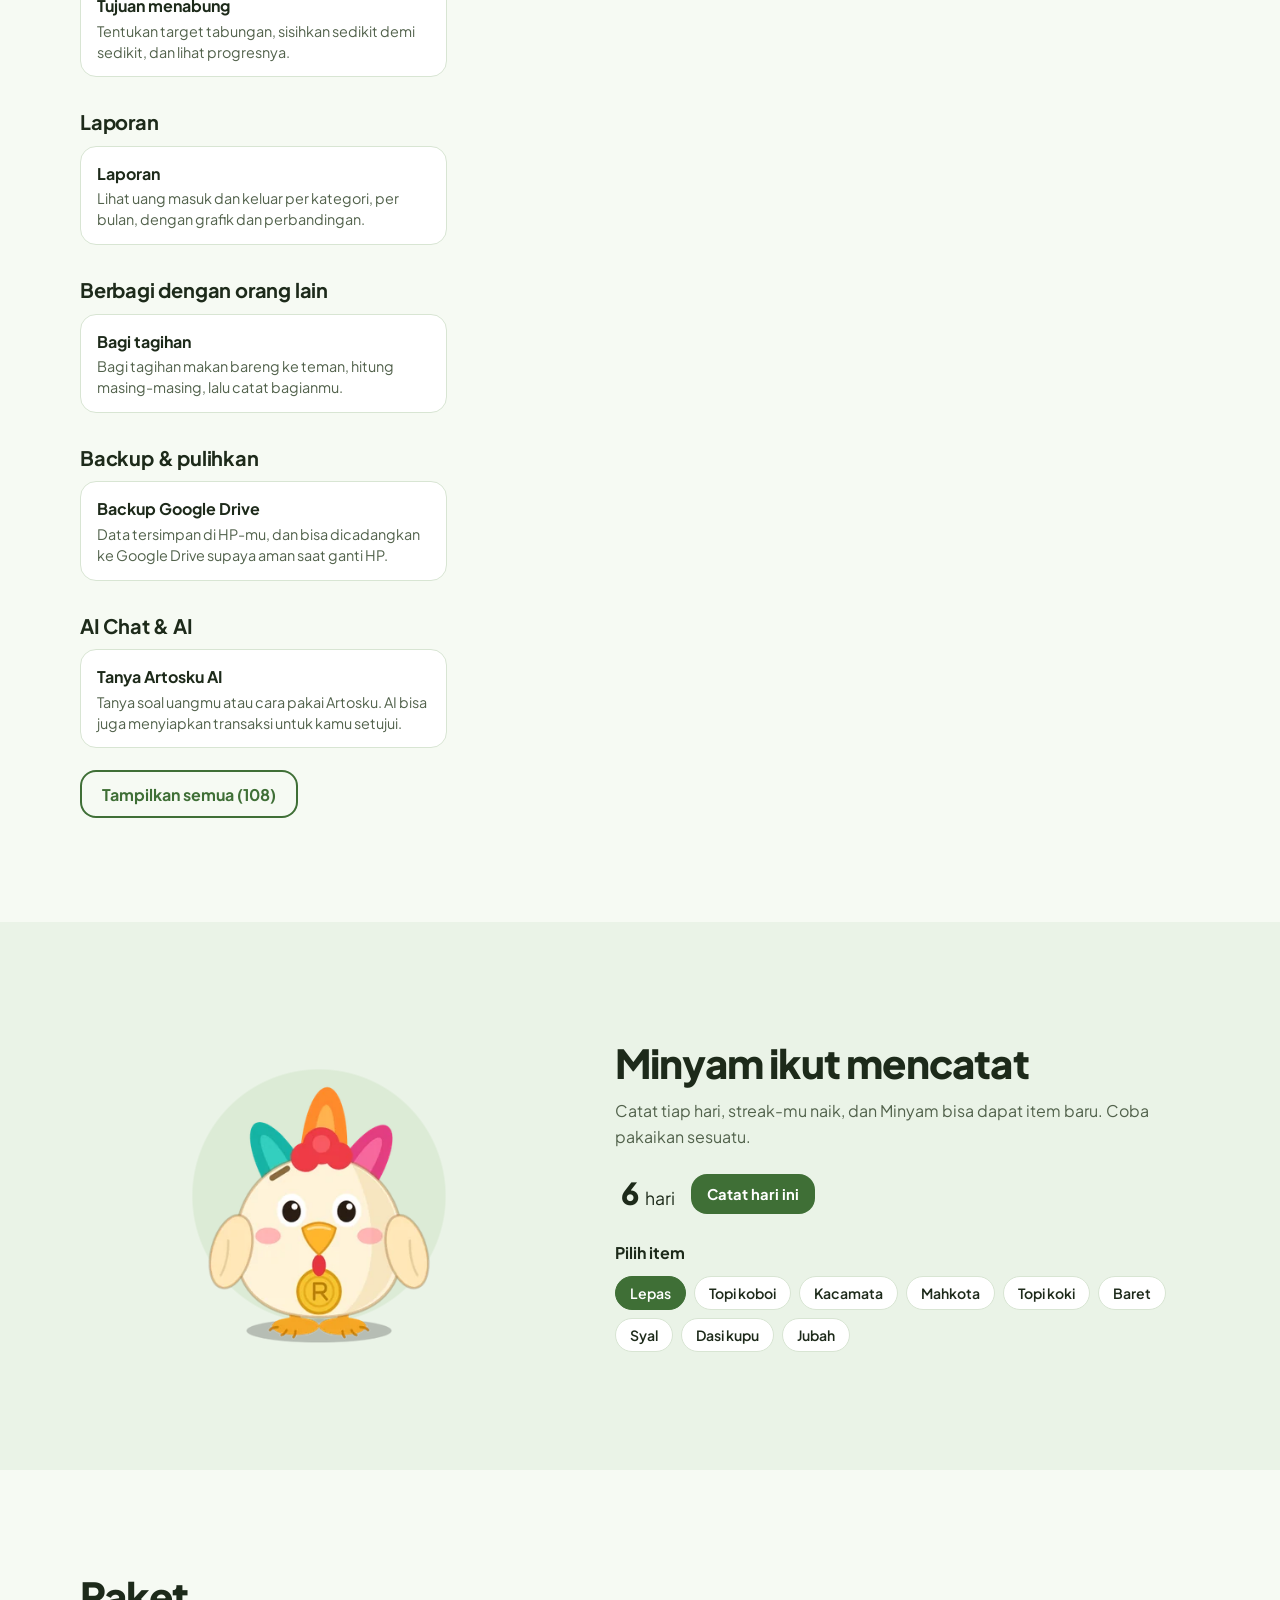
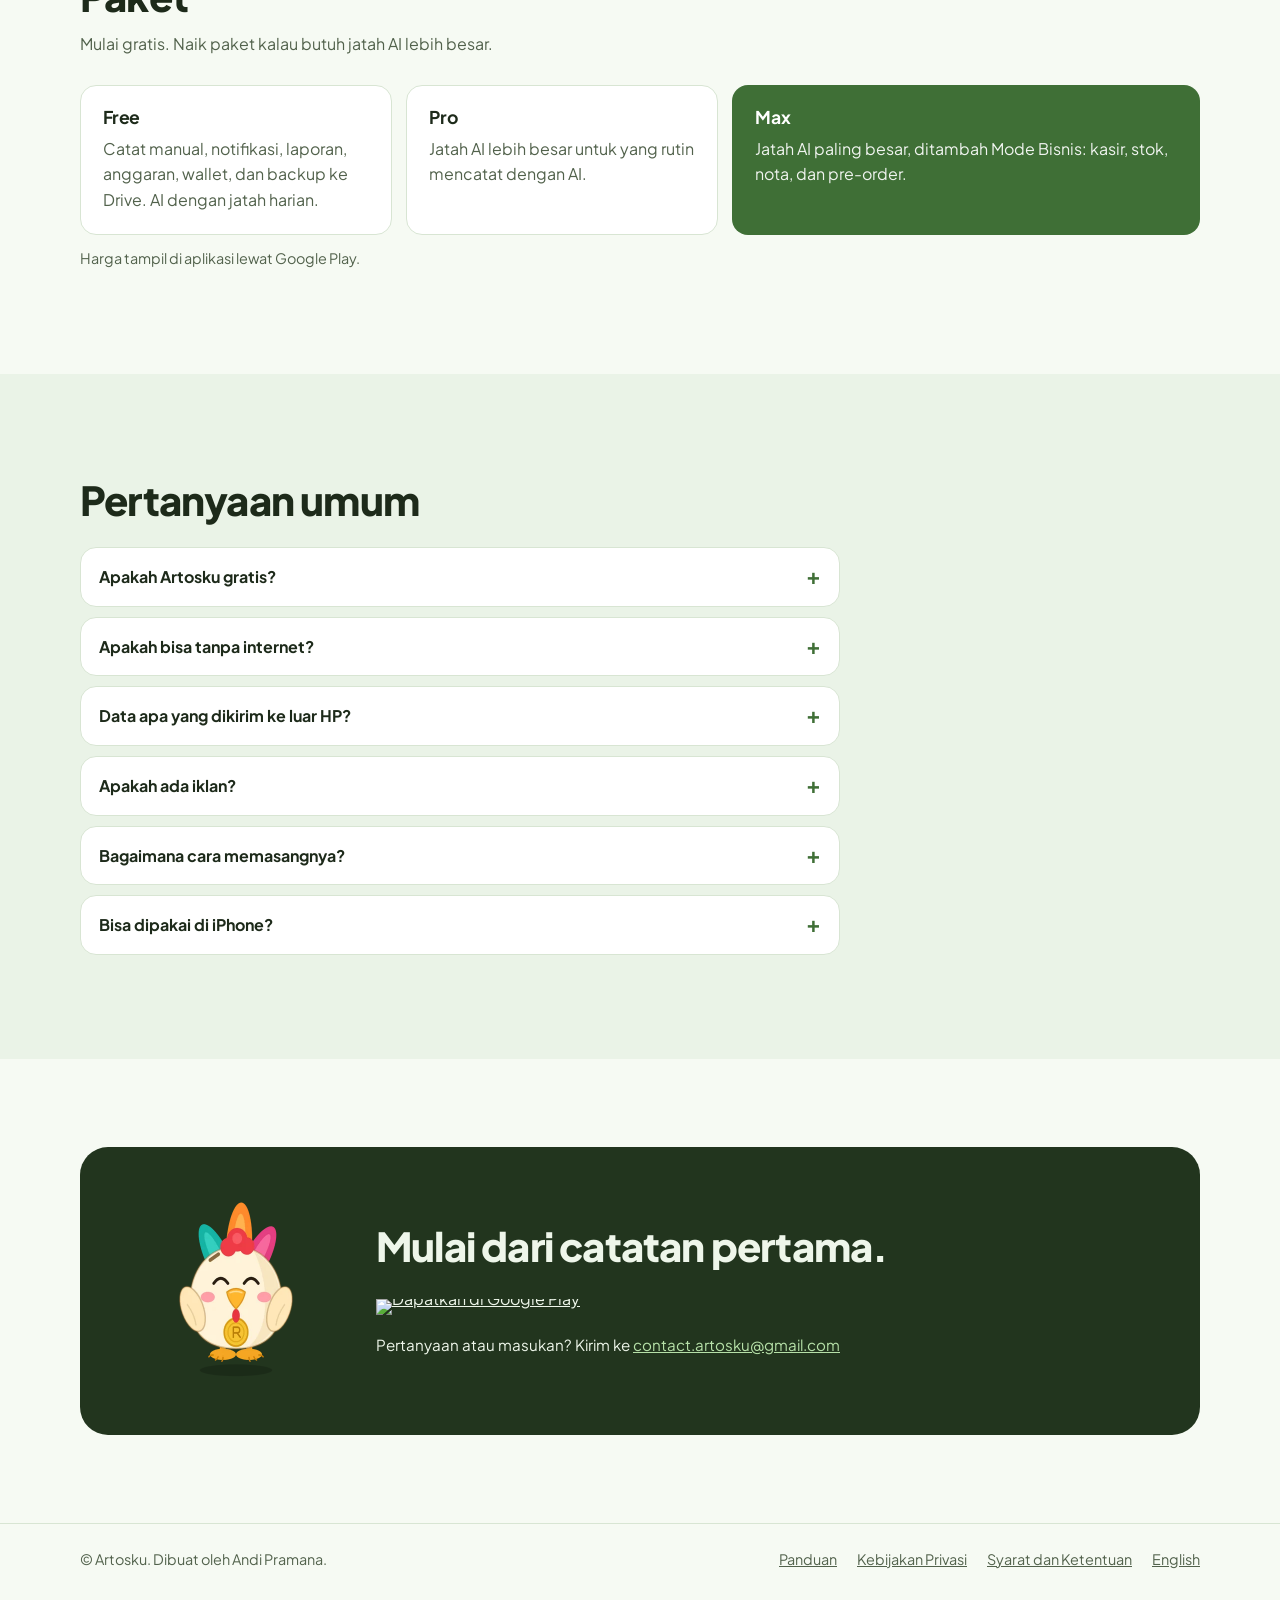
==== commit 478a738c: "fix(home): Minyam speaks of itself in the third person (never 'aku' / 'I'), ID + EN Co-Authored-By: " ====
--- a/index.html
+++ b/index.html
@@ -56,7 +56,7 @@
       </div>
     </div>
     <div class="hero__stage">
-      <div class="bubble" id="heroBubble" aria-live="polite">Hai, aku Minyam. Ketuk aku.</div>
+      <div class="bubble" id="heroBubble" aria-live="polite">Hai, Minyam di sini. Ketuk Minyam ya.</div>
       <button class="mascot mascot--hero" id="heroMascot" type="button" aria-label="Minyam, maskot Artosku. Ketuk untuk menyapa.">
         <img id="heroMascotImg" src="assets/minyam/idle.webp" alt="" width="400" height="400" fetchpriority="high" />
       </button>
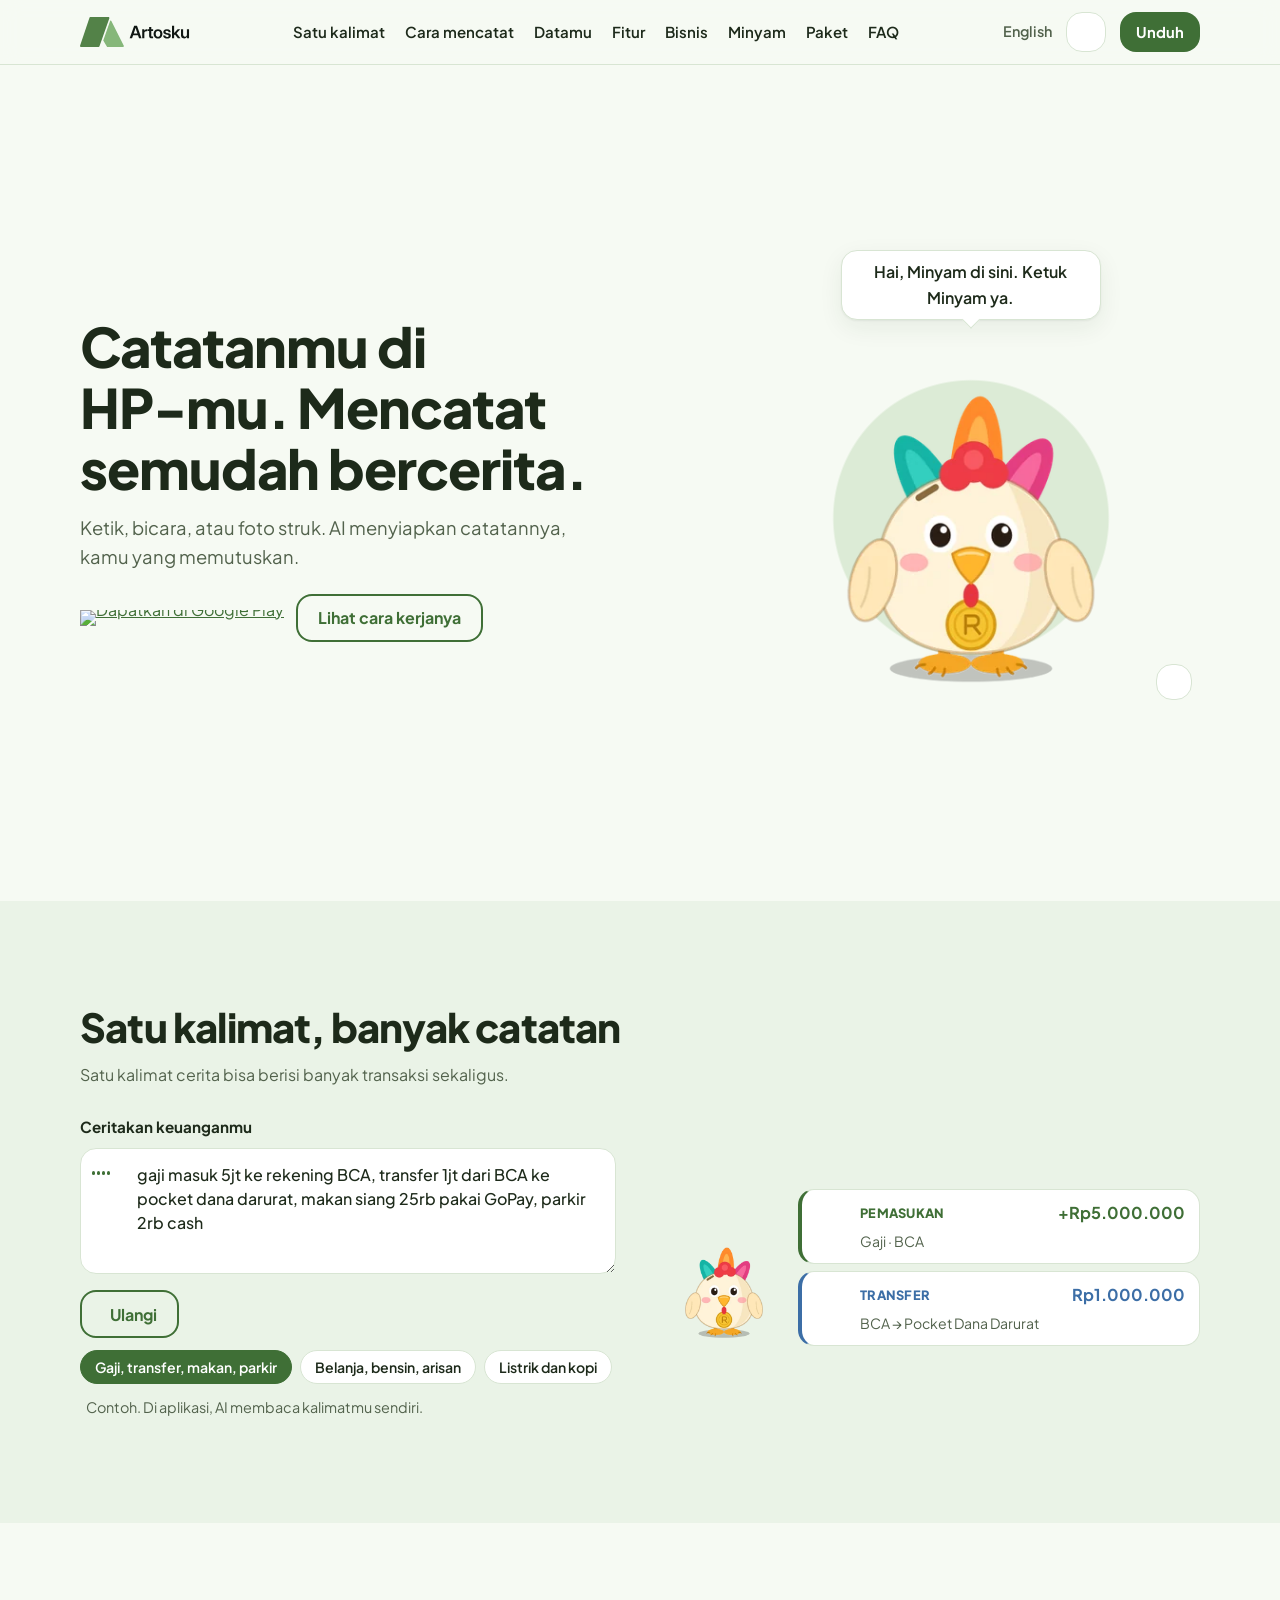
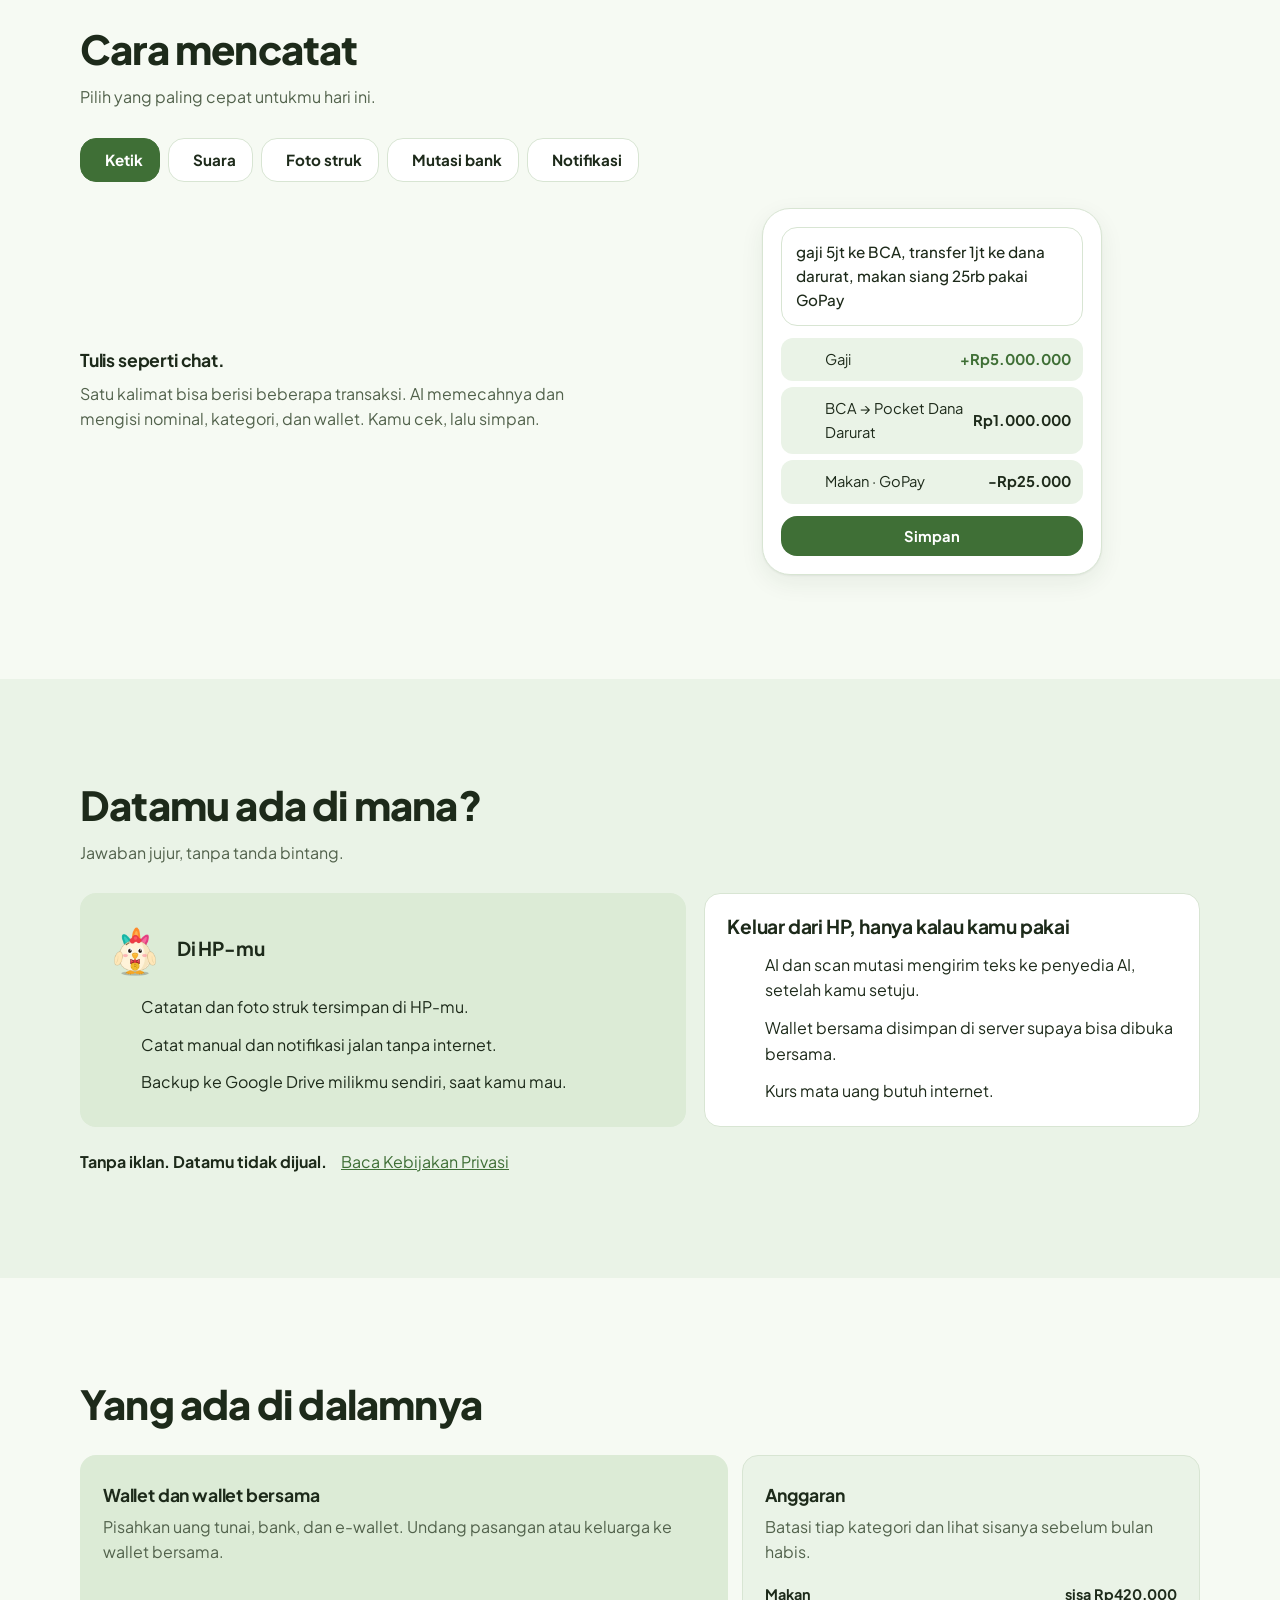
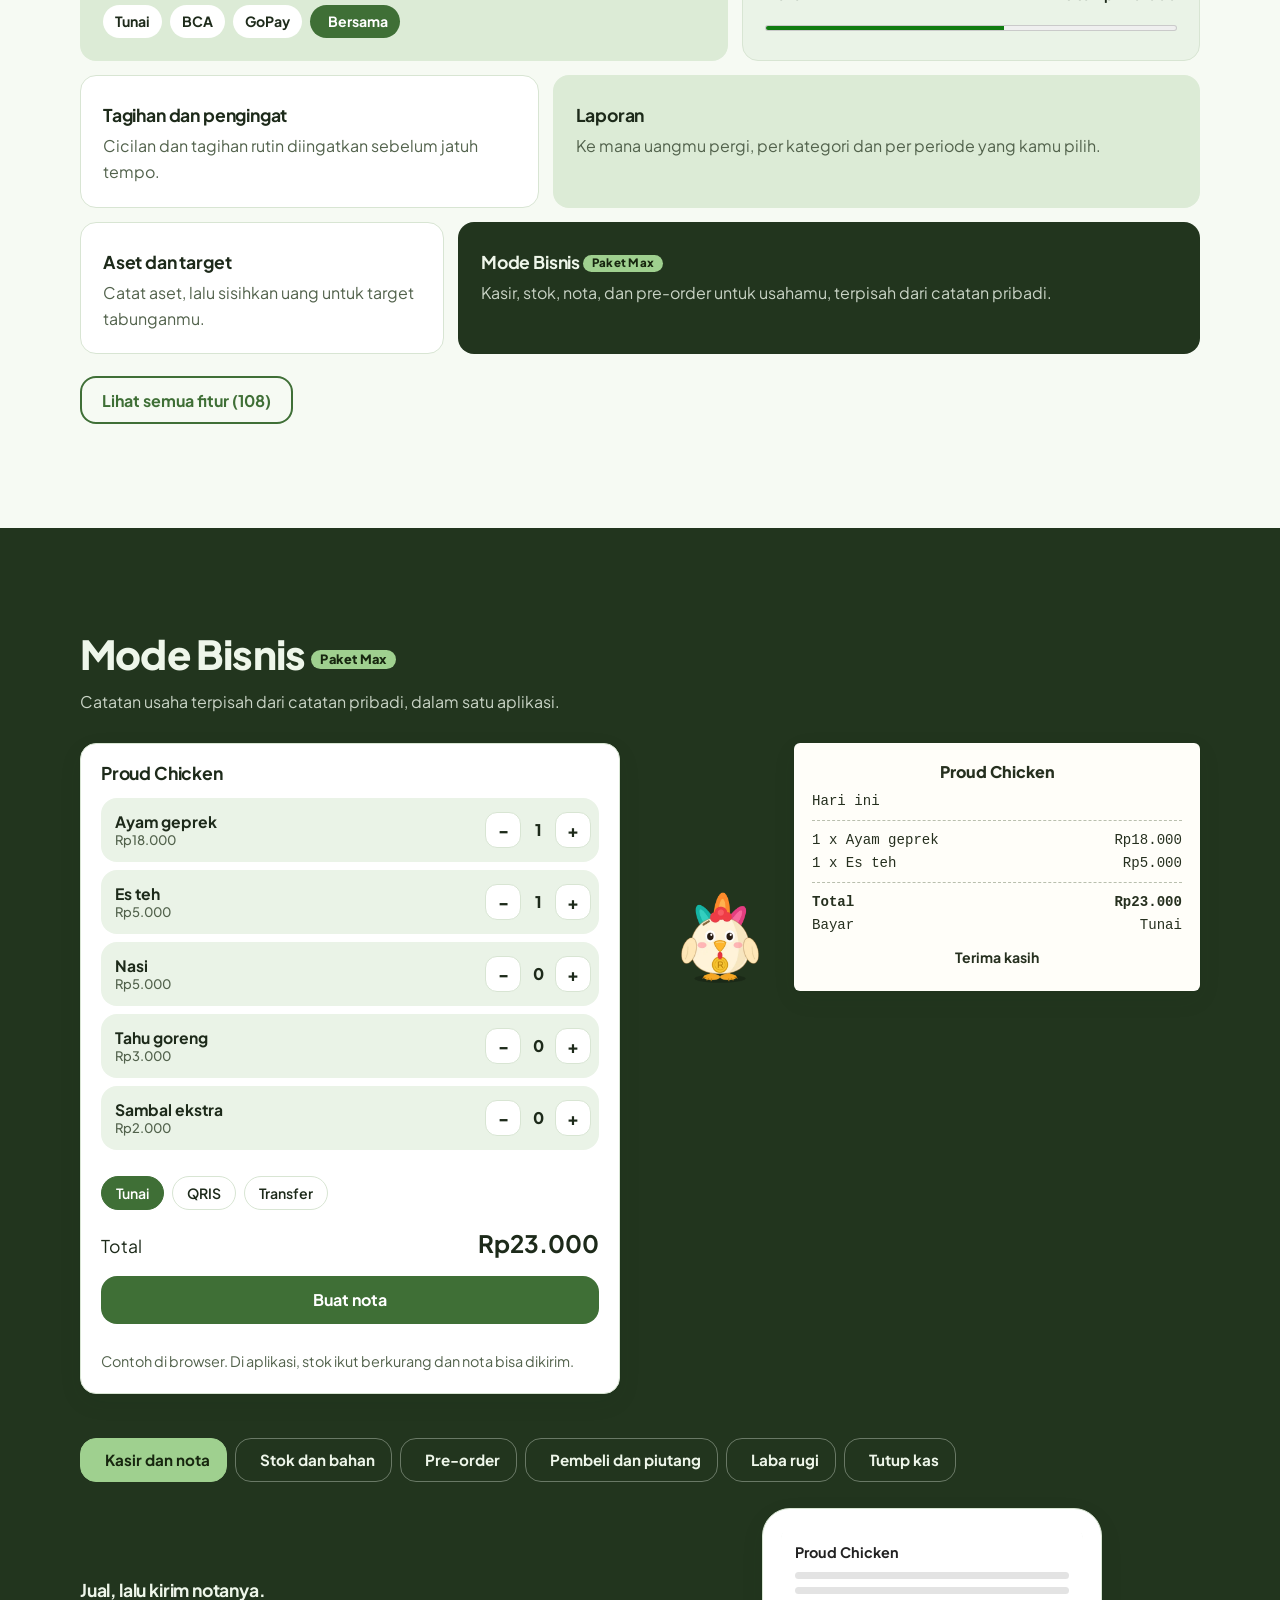
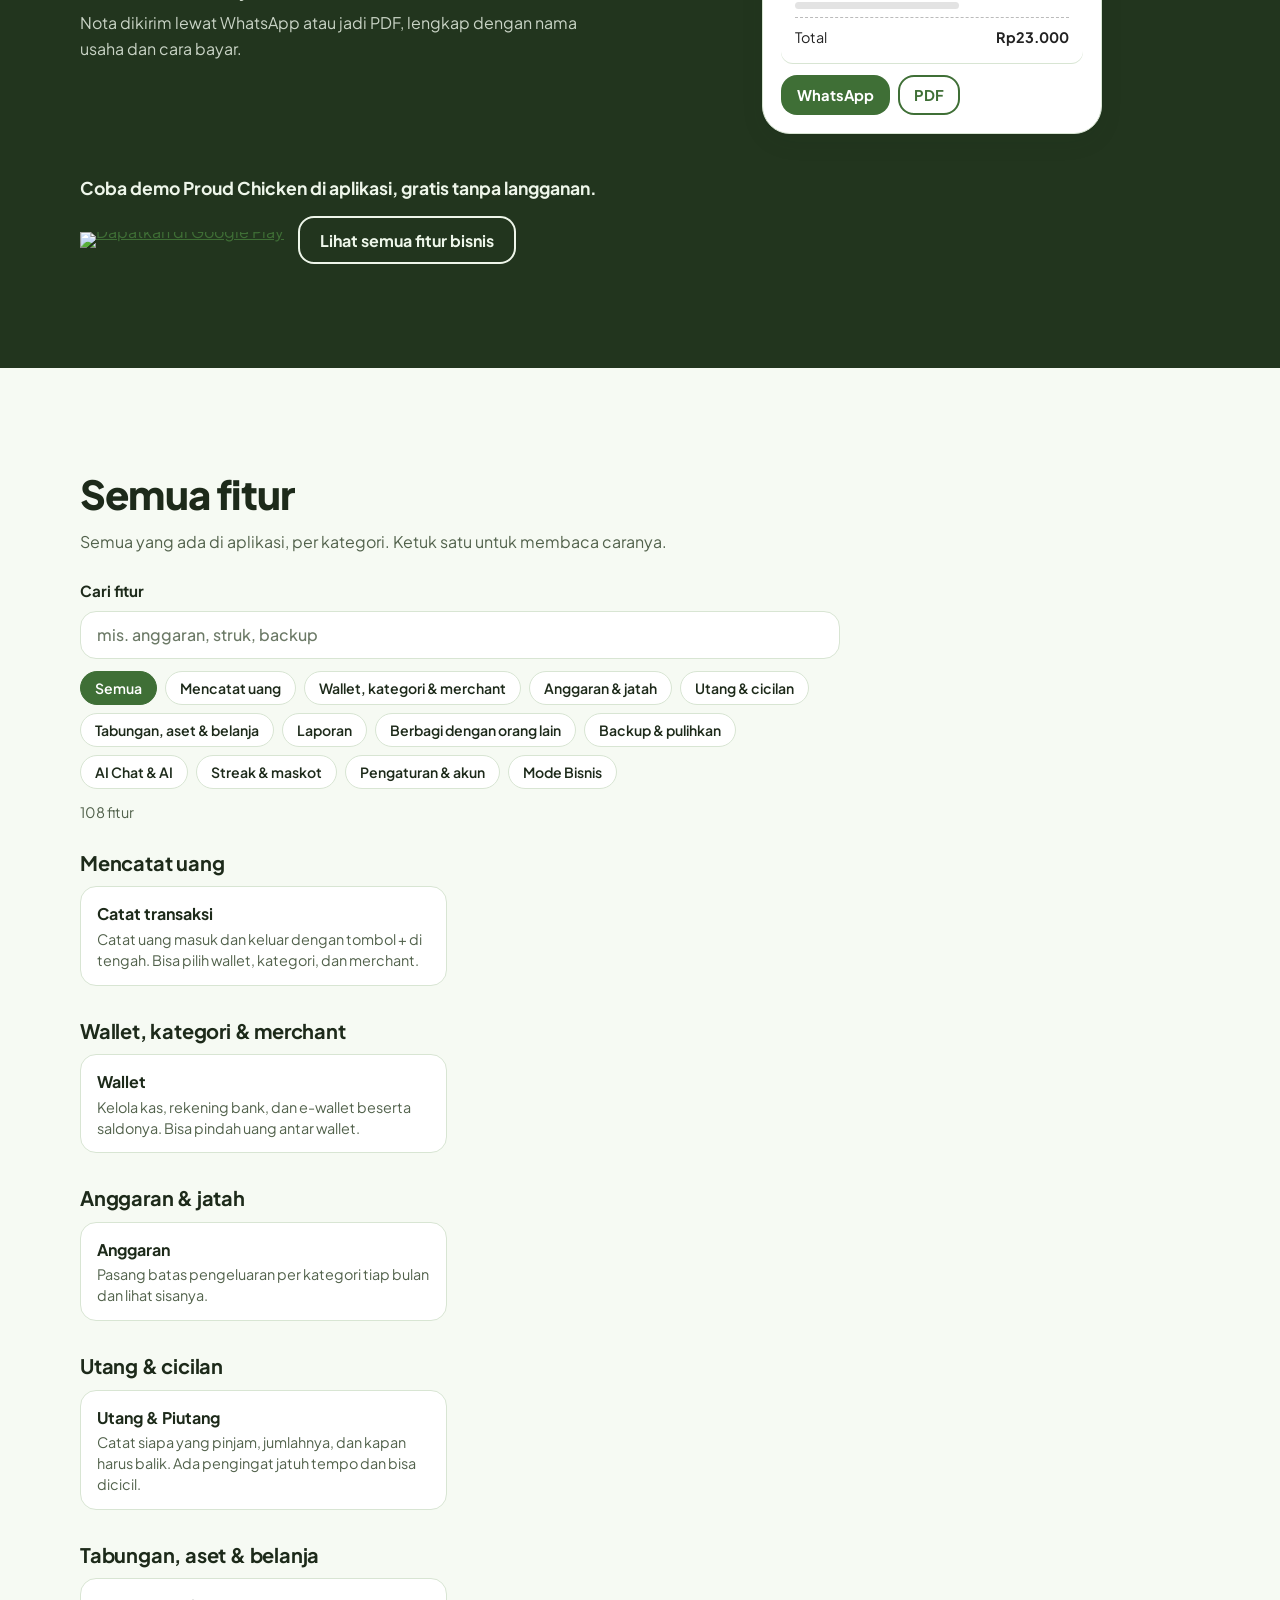
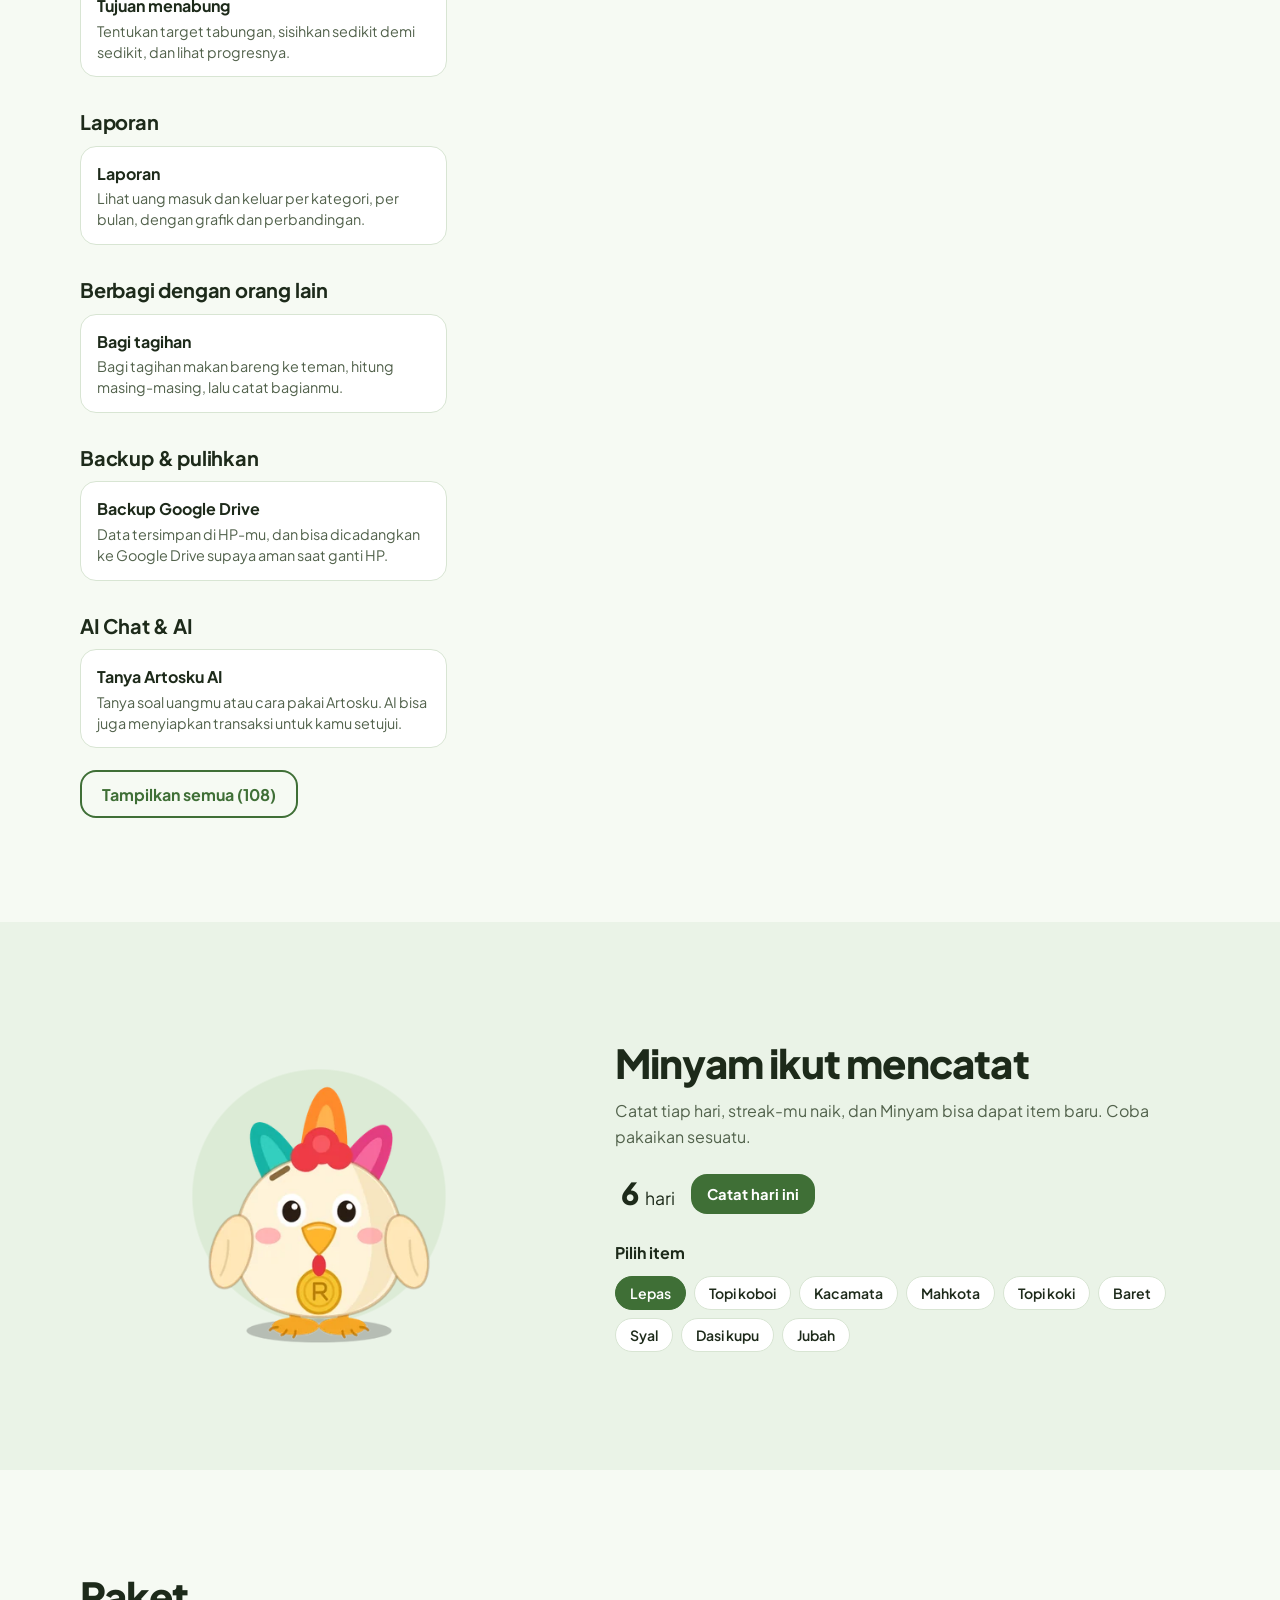
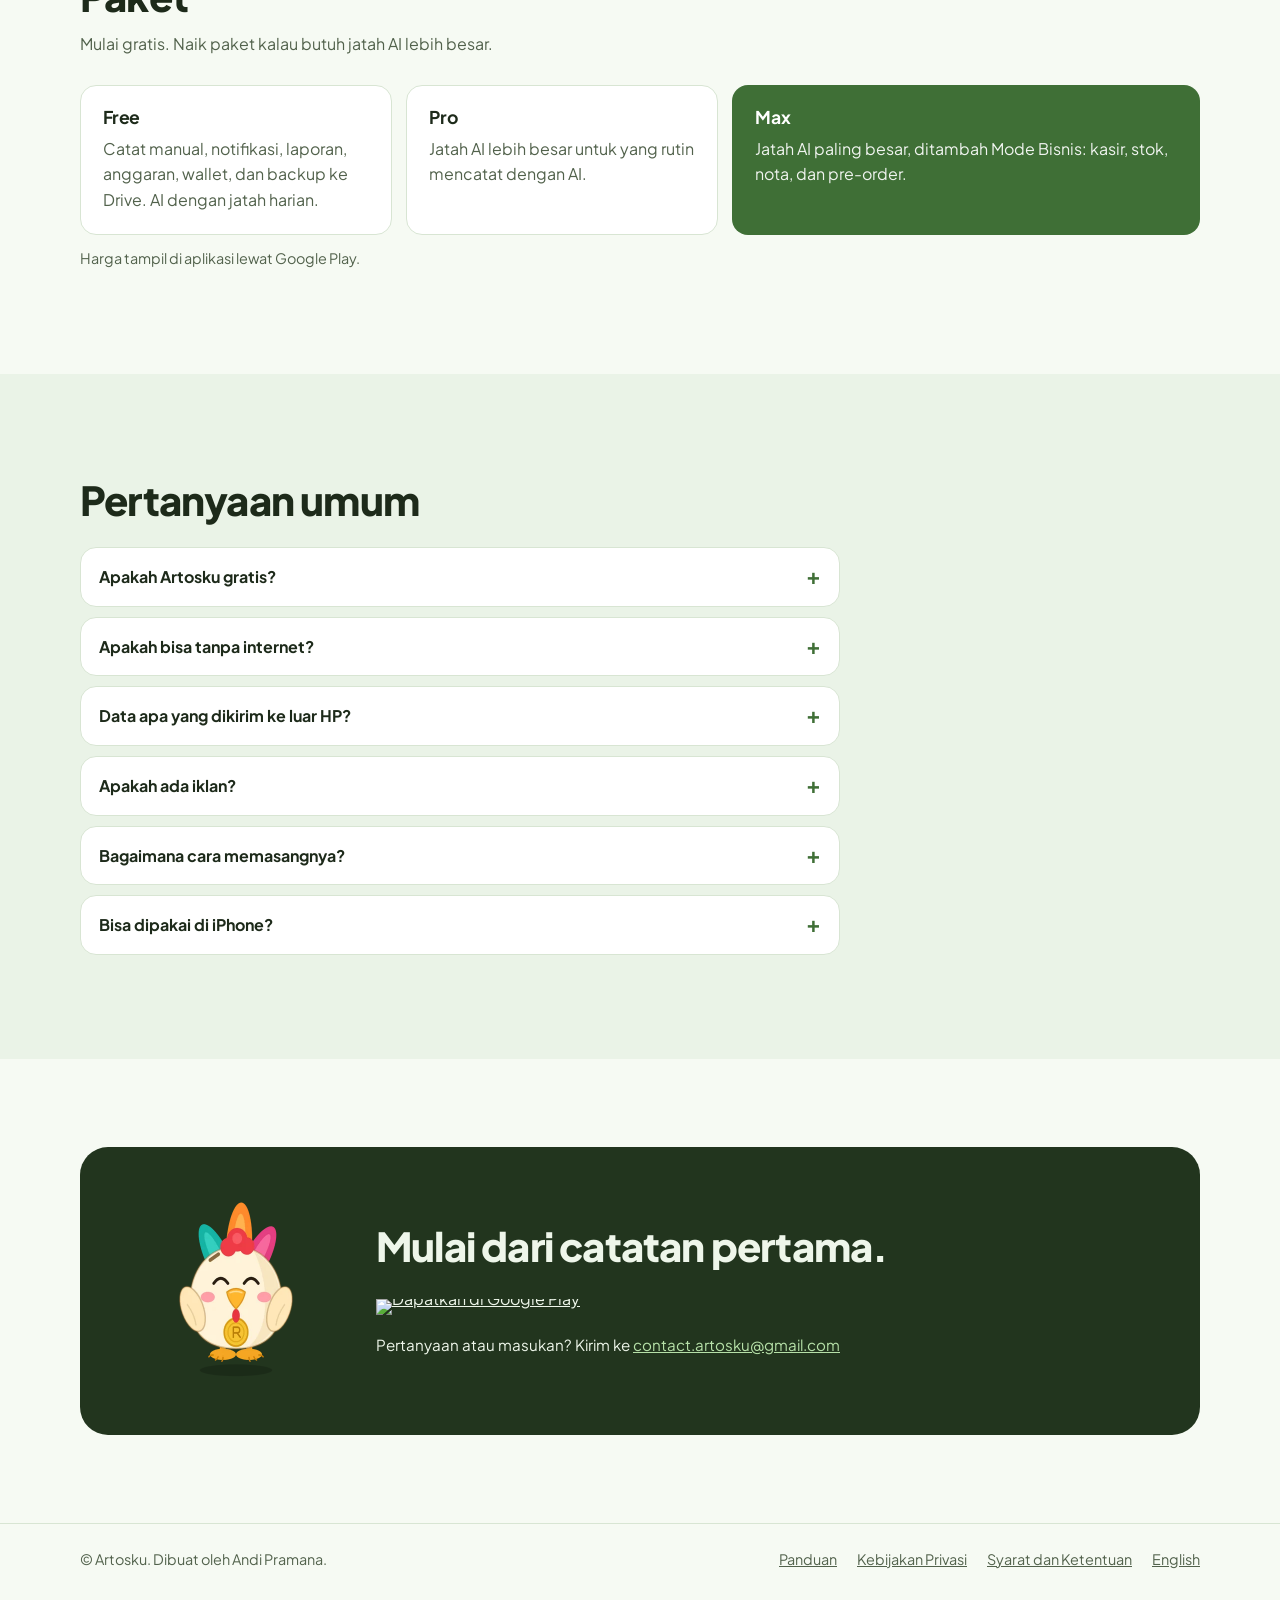
==== commit c6ff0e3a: "fix(web): new Artosku logo (outlined wordmark), light default with theme toggle, Minyam tap sound, Q" ====
--- a/index.html
+++ b/index.html
@@ -1,7 +1,8 @@
 <!doctype html>
-<html lang="id">
+<html lang="id" data-theme="light">
 <head>
 <meta charset="UTF-8" />
+<script>(function(){var t="light";try{var s=localStorage.getItem("artosku-theme");if(s==="dark"||s==="light")t=s}catch(e){}document.documentElement.setAttribute("data-theme",t);if(t==="dark"){document.addEventListener("DOMContentLoaded",function(){var m=document.querySelector('meta[name="theme-color"]');if(m)m.setAttribute("content","#131B11")})}})();</script>
 <meta name="viewport" content="width=device-width, initial-scale=1, viewport-fit=cover" />
 <title>Artosku | Catat keuangan, datanya di HP-mu</title>
 <meta name="description" content="Catat pengeluaran dengan mengetik, bicara, atau foto struk. Catatan tersimpan di HP-mu. Ada Minyam yang menemani. Gratis di Google Play." />
@@ -27,17 +28,18 @@
 <link rel="alternate" hreflang="en" href="https://artosku.my.id/en/" />
 <link rel="alternate" hreflang="x-default" href="https://artosku.my.id/" />
 </head>
-<body data-lang="id" data-asset="" data-biz='{"biz_shop": "Proud Chicken", "biz_total": "Total", "biz_empty": "Ketuk produk, pilih cara bayar, lalu buat nota.", "biz_cart_empty": "Belum ada yang dipilih.", "biz_thanks": "Terima kasih", "biz_paid": "Bayar", "biz_new": "Transaksi baru", "biz_make": "Buat nota", "biz_pays": ["Tunai", "QRIS", "Transfer"], "biz_products": [["Ayam geprek", 18000], ["Es teh", 5000], ["Nasi", 5000], ["Tahu goreng", 3000], ["Sambal ekstra", 2000]], "biz_date_label": "Hari ini"}'>
+<body data-lang="id" data-asset="" data-biz='{"biz_shop": "Proud Chicken", "biz_total": "Total", "biz_empty": "Ketuk produk, pilih cara bayar, lalu buat nota.", "biz_cart_empty": "Belum ada yang dipilih.", "biz_thanks": "Terima kasih", "biz_qr_label": "Pindai untuk unduh Artosku", "biz_paid": "Bayar", "biz_new": "Transaksi baru", "biz_make": "Buat nota", "biz_pays": ["Tunai", "QRIS", "Transfer"], "biz_products": [["Ayam geprek", 18000], ["Es teh", 5000], ["Nasi", 5000], ["Tahu goreng", 3000], ["Sambal ekstra", 2000]], "biz_date_label": "Hari ini"}'>
 <a class="skip" href="#main">Langsung ke konten</a>
 
 <header class="nav">
   <div class="wrap nav__in">
-    <a class="nav__brand" href="#top" aria-label="Artosku"><img src="assets/logo-mark.png" alt="" width="34" height="34" /><span>Artosku</span></a>
+    <a class="nav__brand" href="#top" aria-label="Artosku"><img class="logo--light" src="assets/logo-primer.svg" alt="Artosku" width="110" height="30" /><img class="logo--dark" src="assets/logo-primer-inverted.svg" alt="" width="110" height="30" aria-hidden="true" /></a>
     <nav class="nav__links" aria-label="Menu">
       <a href="#coba">Satu kalimat</a><a href="#cara">Cara mencatat</a><a href="#data">Datamu</a><a href="#fitur">Fitur</a><a href="#bisnis">Bisnis</a><a href="#minyam">Minyam</a><a href="#paket">Paket</a><a href="#faq">FAQ</a>
     </nav>
     <div class="nav__end">
       <a class="nav__lang" href="en/" hreflang="en" lang="en">English</a>
+      <button class="theme-toggle" id="themeToggle" type="button" aria-label="Theme" aria-pressed="false"><i class="ph ph-moon" aria-hidden="true"></i><i class="ph ph-sun" aria-hidden="true"></i></button>
       <a class="btn btn--small" href="#unduh">Unduh</a>
     </div>
   </div>
@@ -57,9 +59,10 @@
     </div>
     <div class="hero__stage">
       <div class="bubble" id="heroBubble" aria-live="polite">Hai, Minyam di sini. Ketuk Minyam ya.</div>
-      <button class="mascot mascot--hero" id="heroMascot" type="button" aria-label="Minyam, maskot Artosku. Ketuk untuk menyapa.">
+      <button class="mascot mascot--hero" id="heroMascot" type="button" data-minyam-tap aria-label="Minyam, maskot Artosku. Ketuk untuk menyapa.">
         <img id="heroMascotImg" src="assets/minyam/idle.webp" alt="" width="400" height="400" fetchpriority="high" />
       </button>
+      <button class="sound-toggle" type="button" data-minyam-mute aria-pressed="false" aria-label="Sound"><i class="ph ph-speaker-high" aria-hidden="true"></i><i class="ph ph-speaker-slash" aria-hidden="true"></i></button>
     </div>
   </div>
 </section>
@@ -255,7 +258,7 @@
 <section class="sec sec--tint" id="minyam">
   <div class="wrap minyam">
     <div class="minyam__stage" aria-label="Minyam yang sedang dipakaikan item">
-      <img id="wearImg" src="assets/minyam/idle.webp" alt="" width="400" height="400" loading="lazy" />
+      <img id="wearImg" data-minyam-tap src="assets/minyam/idle.webp" alt="" width="400" height="400" loading="lazy" />
     </div>
     <div class="minyam__copy">
       <h2>Minyam ikut mencatat</h2>
@@ -309,6 +312,8 @@
   </div>
 </footer>
 
+<script src="js/theme.js" defer></script>
+<script src="js/minyam-sound.js" defer></script>
 <script src="js/home.js" defer></script>
 </body>
 </html>
--- a/css/home.css
+++ b/css/home.css
@@ -1,7 +1,8 @@
-/* Landing page artosku.my.id. One theme family (light, with a dark twin under prefers-color-scheme).
+/* Landing page artosku.my.id. One theme family (light by default, dark twin under [data-theme=dark], chosen by the visitor).
    Shape rule: 16px for cards, inputs and buttons; pills only for chips and badges. One accent: matcha green.
    Coral is used only for the streak flame. */
 :root {
+  color-scheme: light;
   --bg: #f6faf3;
   --surface: #ffffff;
   --tint: #eaf3e7;
@@ -18,8 +19,9 @@
   --r: 16px;
   --font: 'Plus Jakarta Sans', system-ui, -apple-system, 'Segoe UI', Roboto, sans-serif;
 }
-@media (prefers-color-scheme: dark) {
-  :root {
+@media all {
+  :root[data-theme="dark"] {
+    color-scheme: dark;
     --bg: #131b11;
     --surface: #1b2718;
     --tint: #182415;
@@ -63,7 +65,19 @@
 .nav { position: sticky; top: 0; z-index: 20; background: color-mix(in srgb, var(--bg) 92%, transparent); border-bottom: 1px solid var(--line); backdrop-filter: blur(10px); }
 .nav__in { display: flex; align-items: center; justify-content: space-between; height: 64px; gap: 16px; }
 .nav__brand { display: inline-flex; align-items: center; gap: 8px; color: var(--ink); text-decoration: none; font-weight: 800; font-size: 1.2rem; letter-spacing: -.02em; }
-.nav__brand img { display: block; height: 34px; width: 34px; }
+.nav__brand img { display: block; height: 30px; width: auto; }
+.nav__brand .logo--dark, :root[data-theme="dark"] .nav__brand .logo--light { display: none; }
+:root[data-theme="dark"] .nav__brand .logo--dark { display: block; }
+.theme-toggle { display: inline-grid; place-items: center; width: 40px; height: 40px; border: 1.5px solid var(--line); border-radius: var(--r); background: var(--surface); color: var(--ink); font-size: 1.2rem; cursor: pointer; }
+.theme-toggle:hover { border-color: var(--brand); }
+.theme-toggle .ph-sun { display: none; }
+:root[data-theme="dark"] .theme-toggle .ph-sun { display: block; }
+:root[data-theme="dark"] .theme-toggle .ph-moon { display: none; }
+.sound-toggle { display: inline-grid; place-items: center; width: 36px; height: 36px; border: 1.5px solid var(--line); border-radius: var(--r); background: var(--surface); color: var(--muted); font-size: 1.1rem; cursor: pointer; }
+.sound-toggle:hover { border-color: var(--brand); color: var(--ink); }
+.sound-toggle .ph-speaker-slash { display: none; }
+.sound-toggle[aria-pressed="true"] .ph-speaker-high { display: none; }
+.sound-toggle[aria-pressed="true"] .ph-speaker-slash { display: block; }
 .nw { white-space: nowrap; }
 .nav__links { display: none; gap: 20px; }
 .nav__links a { color: var(--ink); text-decoration: none; font-weight: 600; font-size: .94rem; white-space: nowrap; }
@@ -145,7 +159,7 @@
 .txc span { color: var(--muted); font-size: .88rem; }
 .txc strong { font-size: .8rem; letter-spacing: .02em; color: var(--kind); font-weight: 800; }
 .txc--in { --kind: var(--brand); } .txc--out { --kind: #b8443a; } .txc--xfer { --kind: #3c6ea6; }
-@media (prefers-color-scheme: dark) { .txc--out { --kind: #f0907f; } .txc--xfer { --kind: #8db5e6; } }
+:root[data-theme="dark"] .txc--out { --kind: #f0907f; } :root[data-theme="dark"] .txc--xfer { --kind: #8db5e6; }
 .txsum { margin-top: 12px; font-weight: 700; display: flex; flex-wrap: wrap; gap: 4px 14px; }
 .txsum span { font-weight: 600; color: var(--muted); }
 @keyframes rise { from { opacity: 0; transform: translateY(8px); } to { opacity: 1; transform: none; } }
@@ -332,3 +346,8 @@
 .biz-cta__row { display: flex; flex-wrap: wrap; gap: 14px; align-items: center; }
 @media (min-width: 880px) { .pos { grid-template-columns: 1fr 1fr; gap: 40px; } .pos__out { grid-template-columns: 120px 1fr; } }
 .sec--deep .phone .btn--ghost { color: var(--brand); box-shadow: inset 0 0 0 2px var(--brand); }
+
+.hero__stage .sound-toggle { position: absolute; right: 8px; bottom: 8px; }
+.receipt .qr { display: grid; justify-items: center; gap: 4px; margin: 12px 0 4px; }
+.receipt .qr img { width: 120px; height: 120px; background: #fff; image-rendering: pixelated; border-radius: 4px; }
+.receipt .qr small { font: 600 .74rem var(--font); color: #5a6654; }
